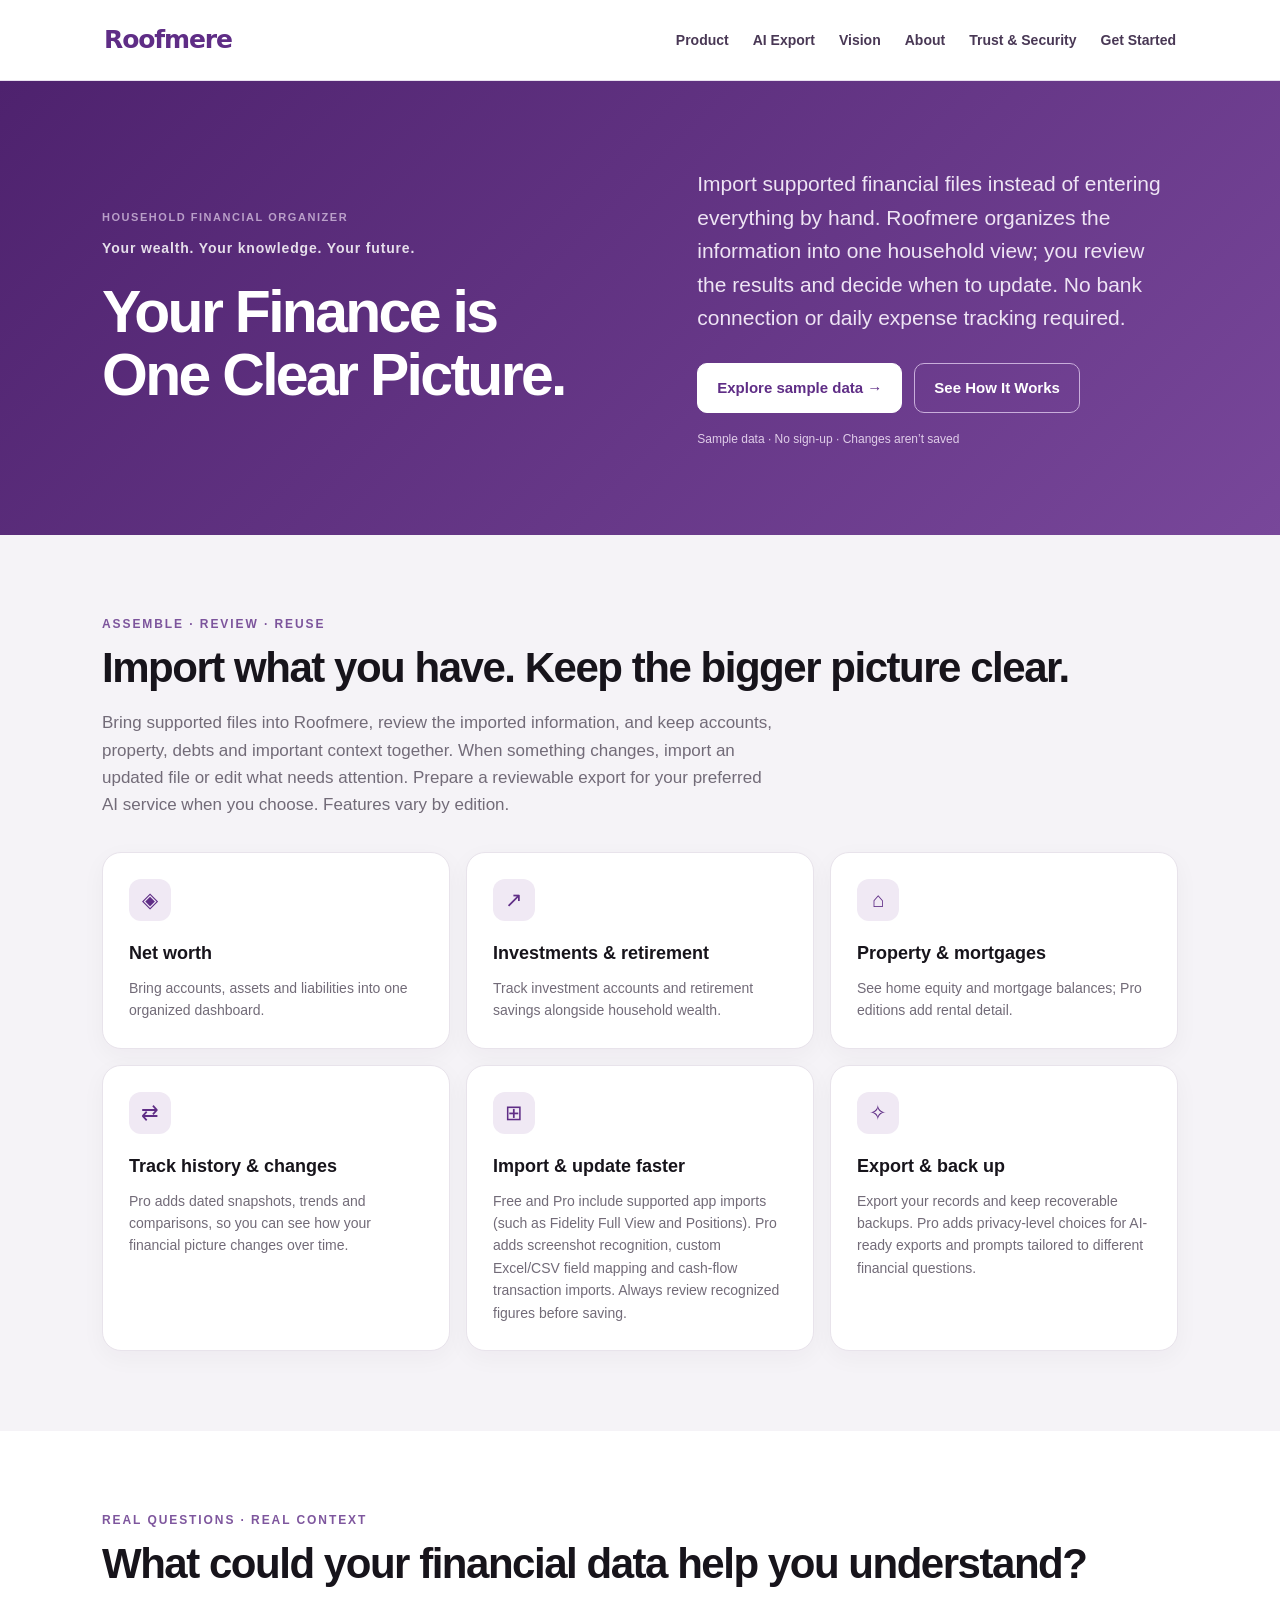
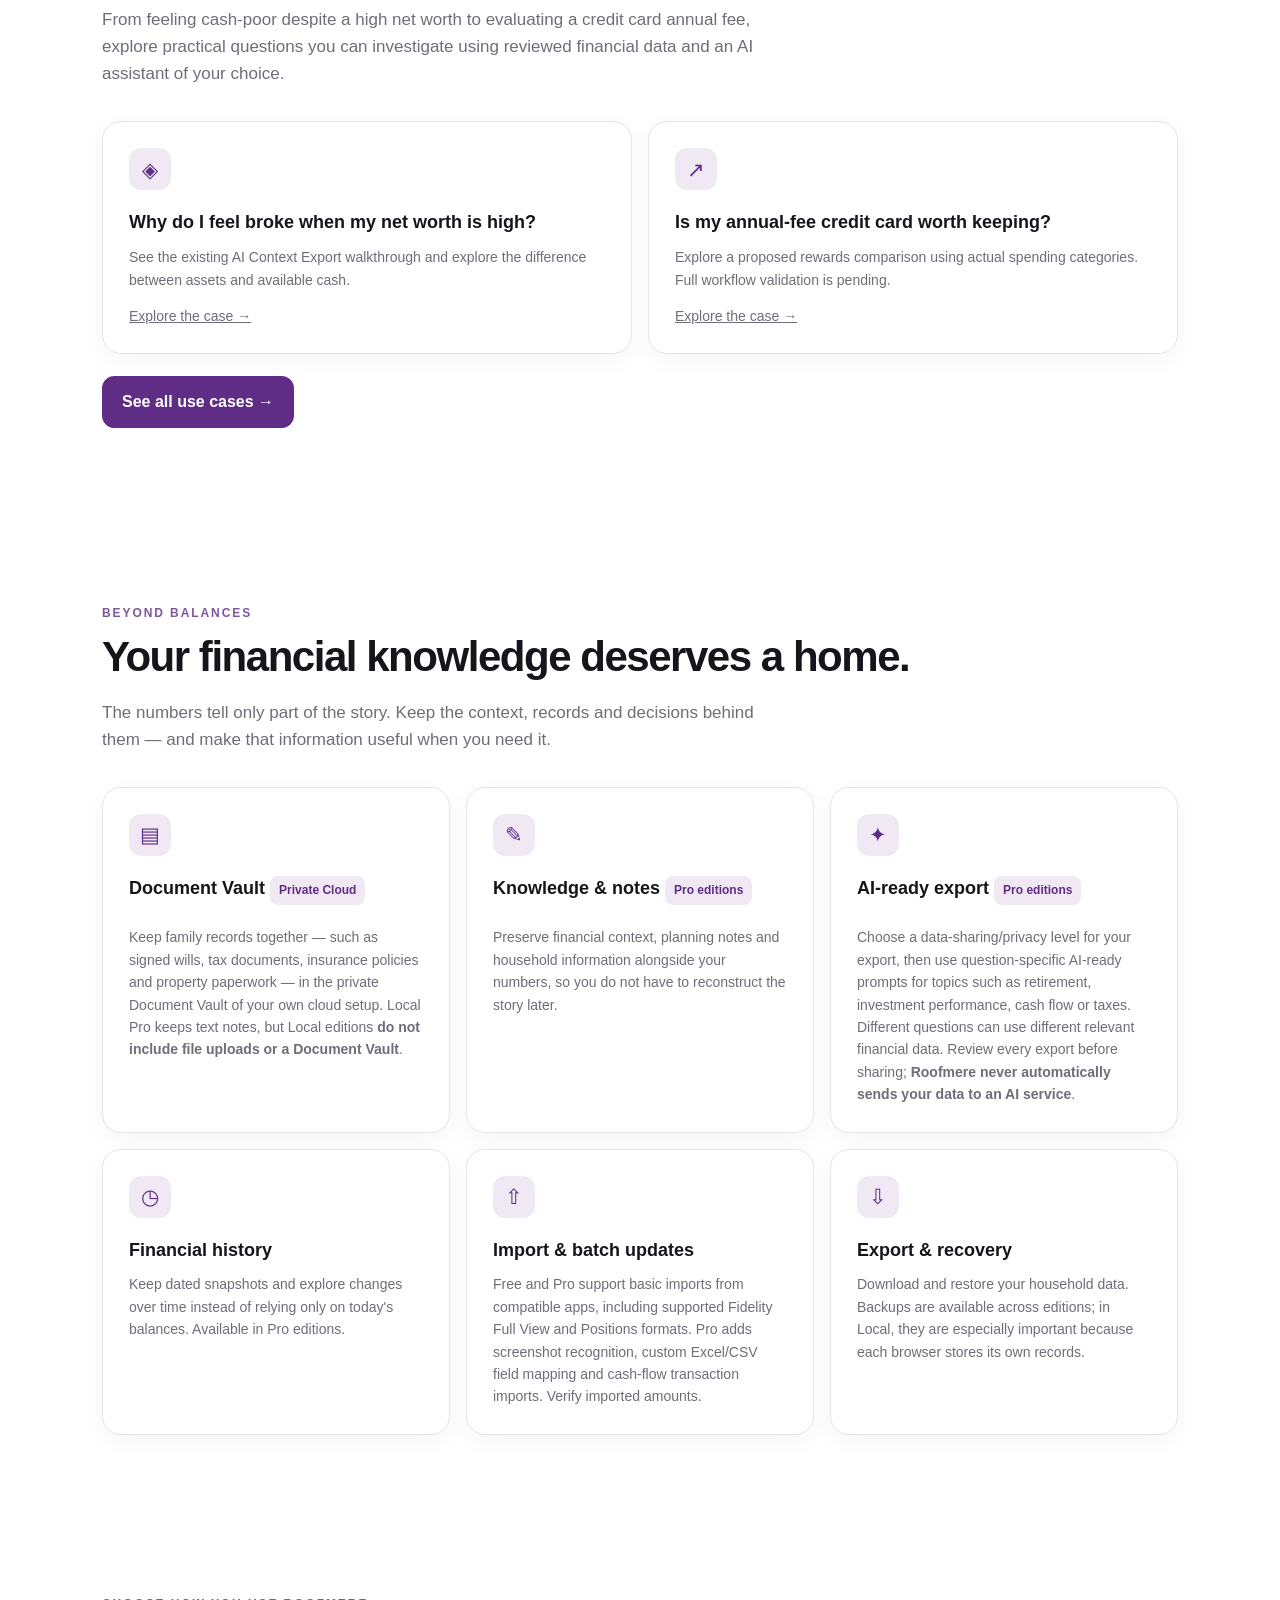
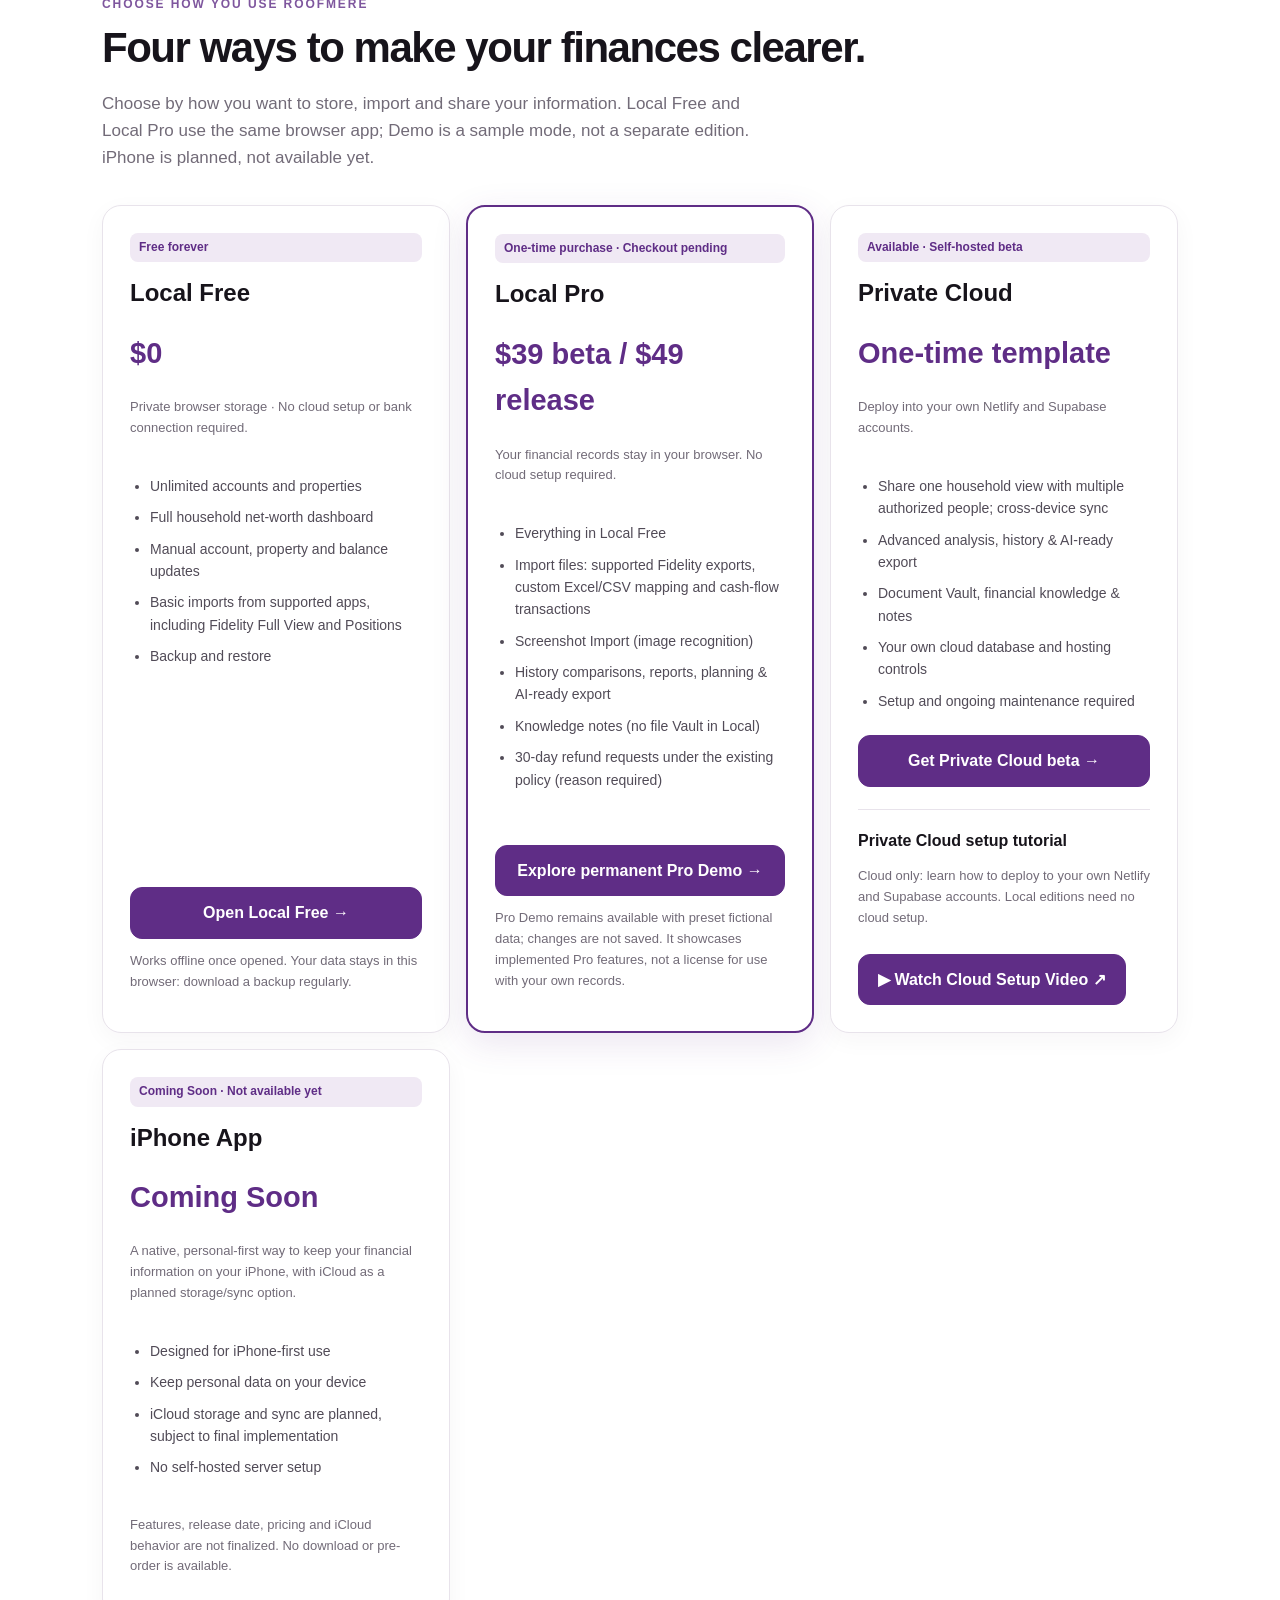
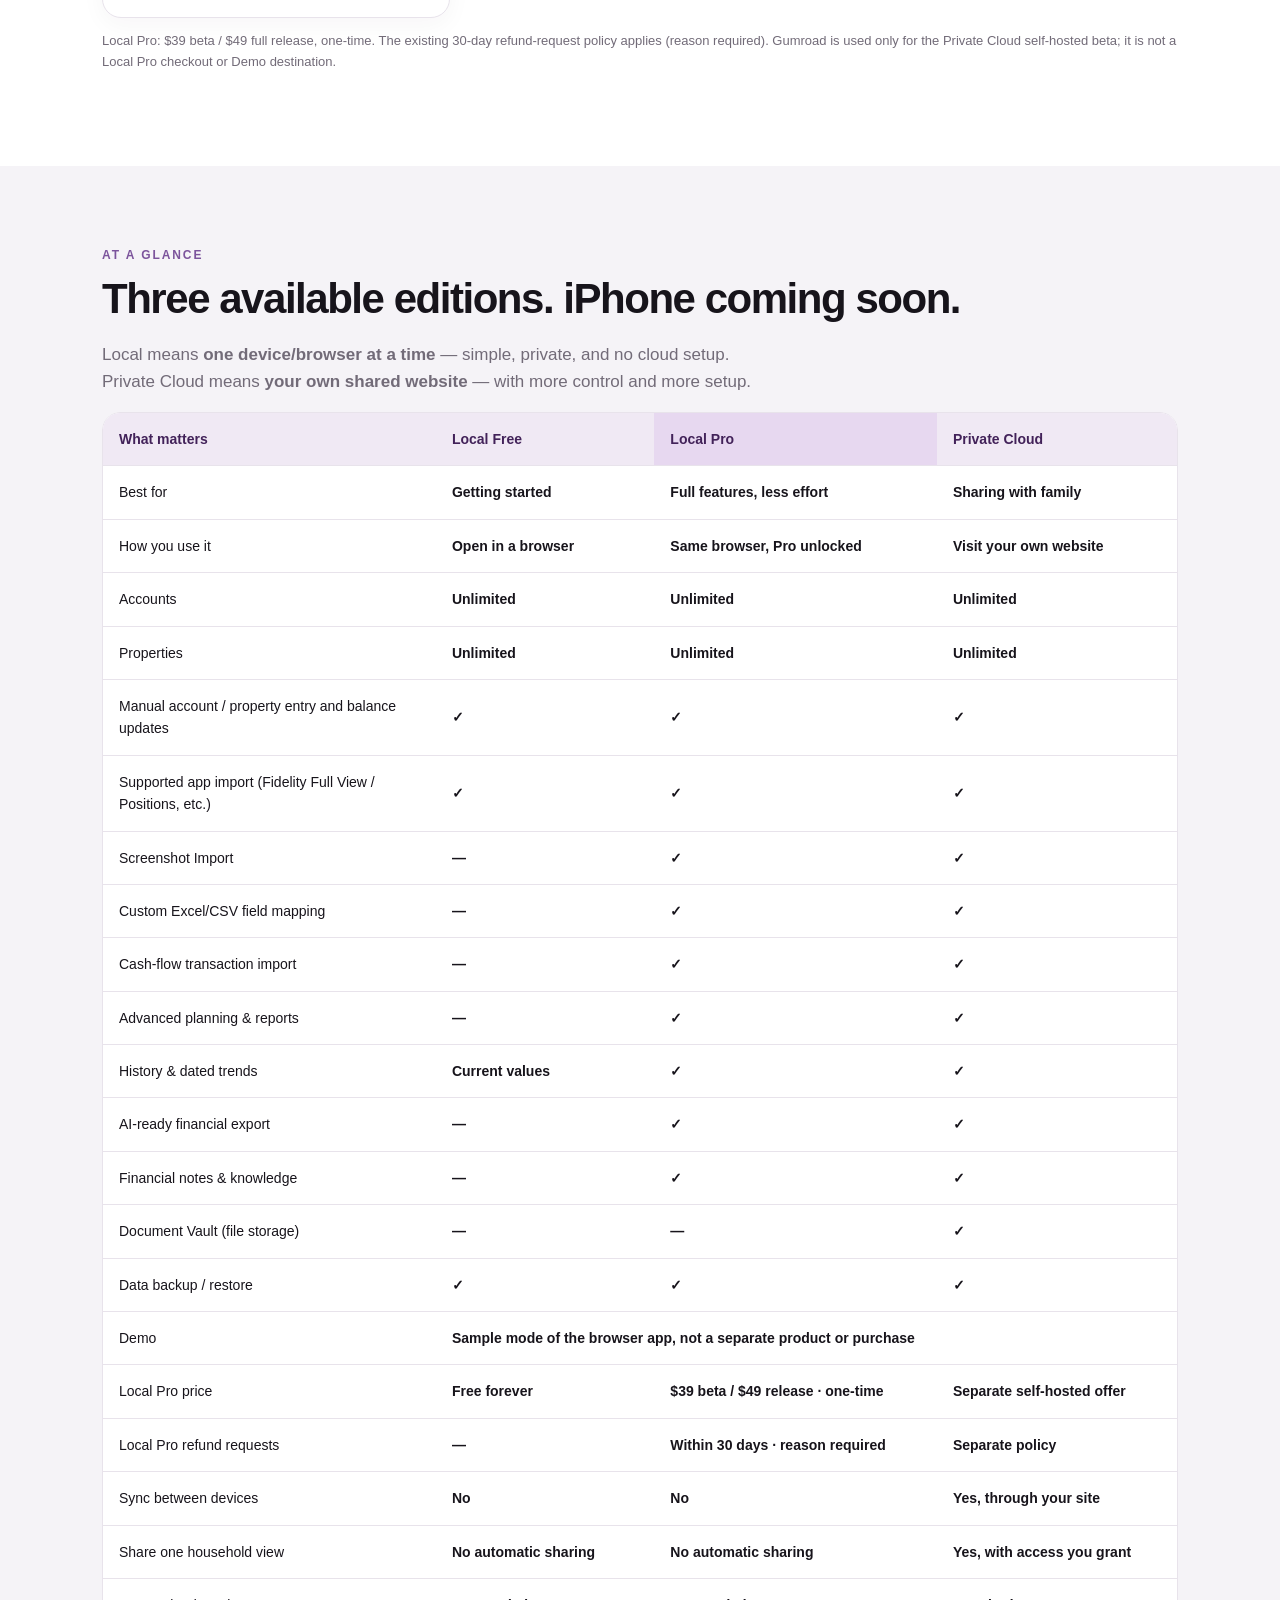
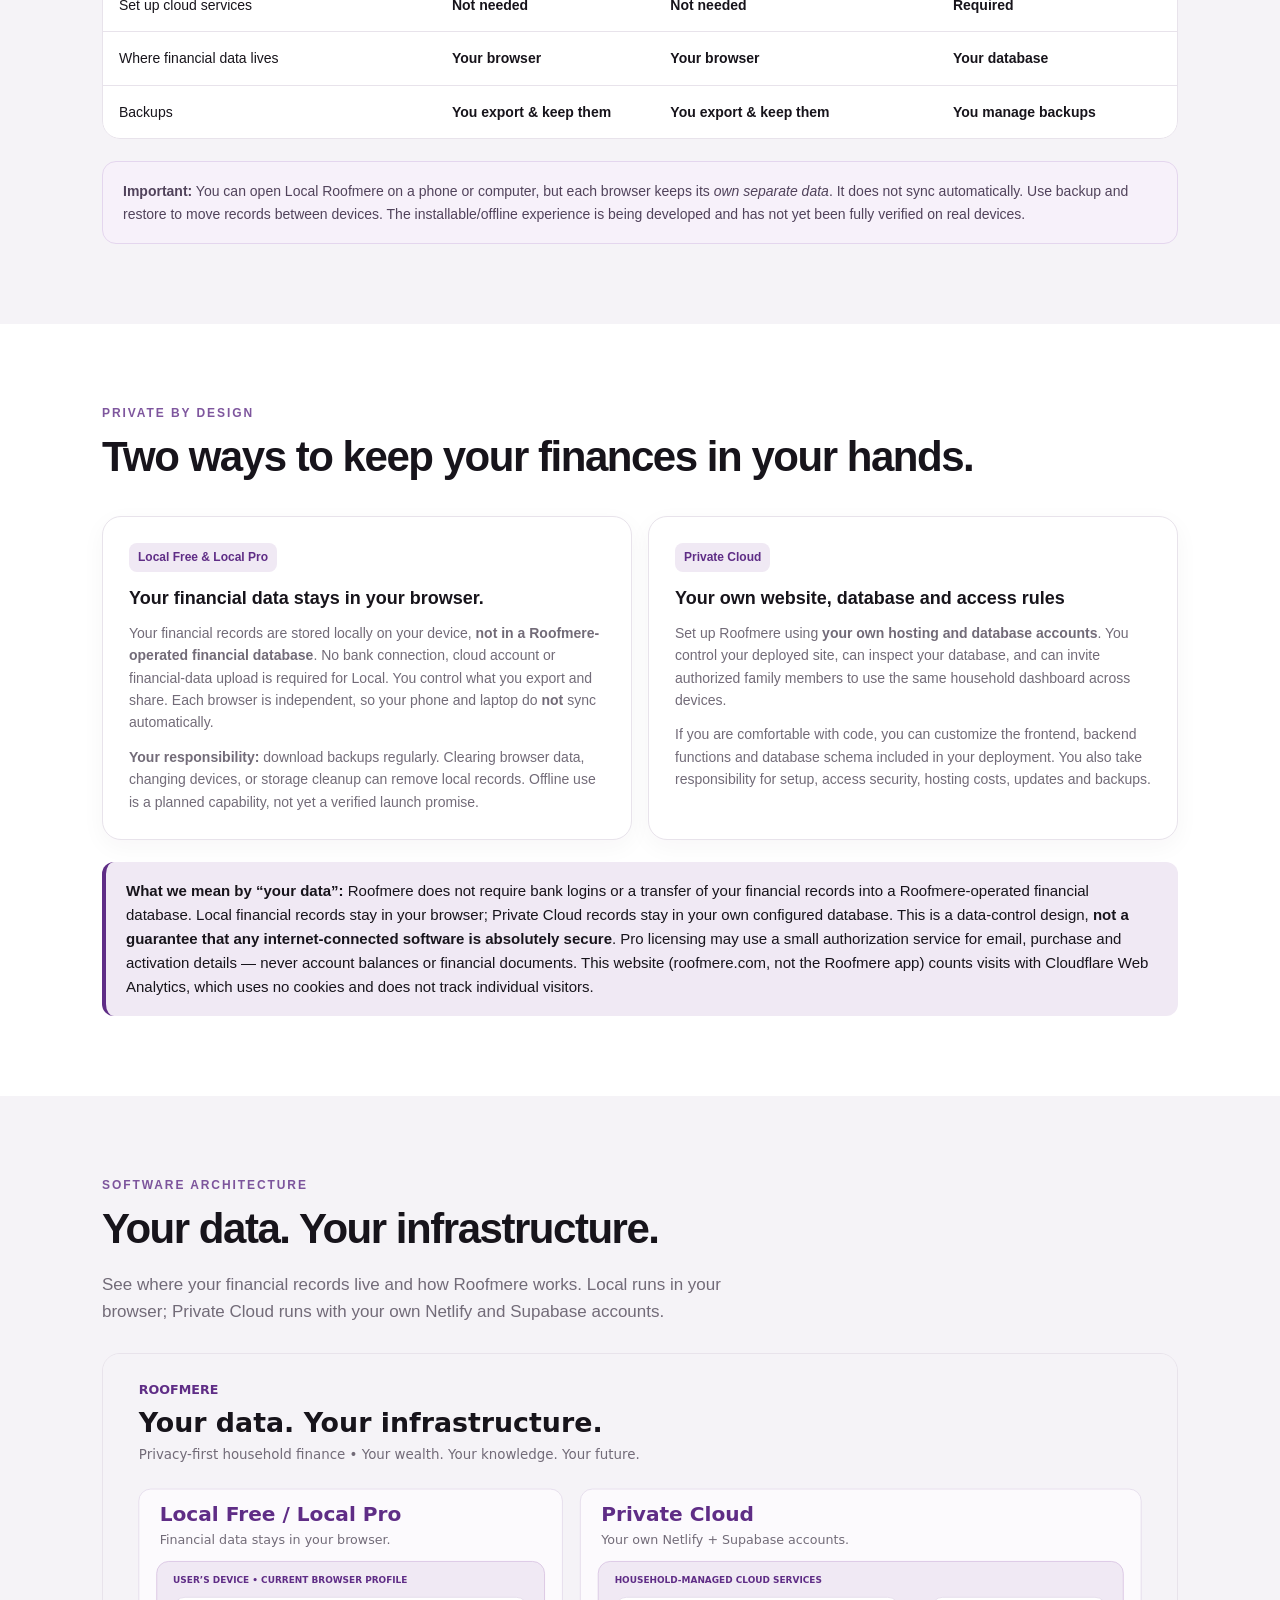
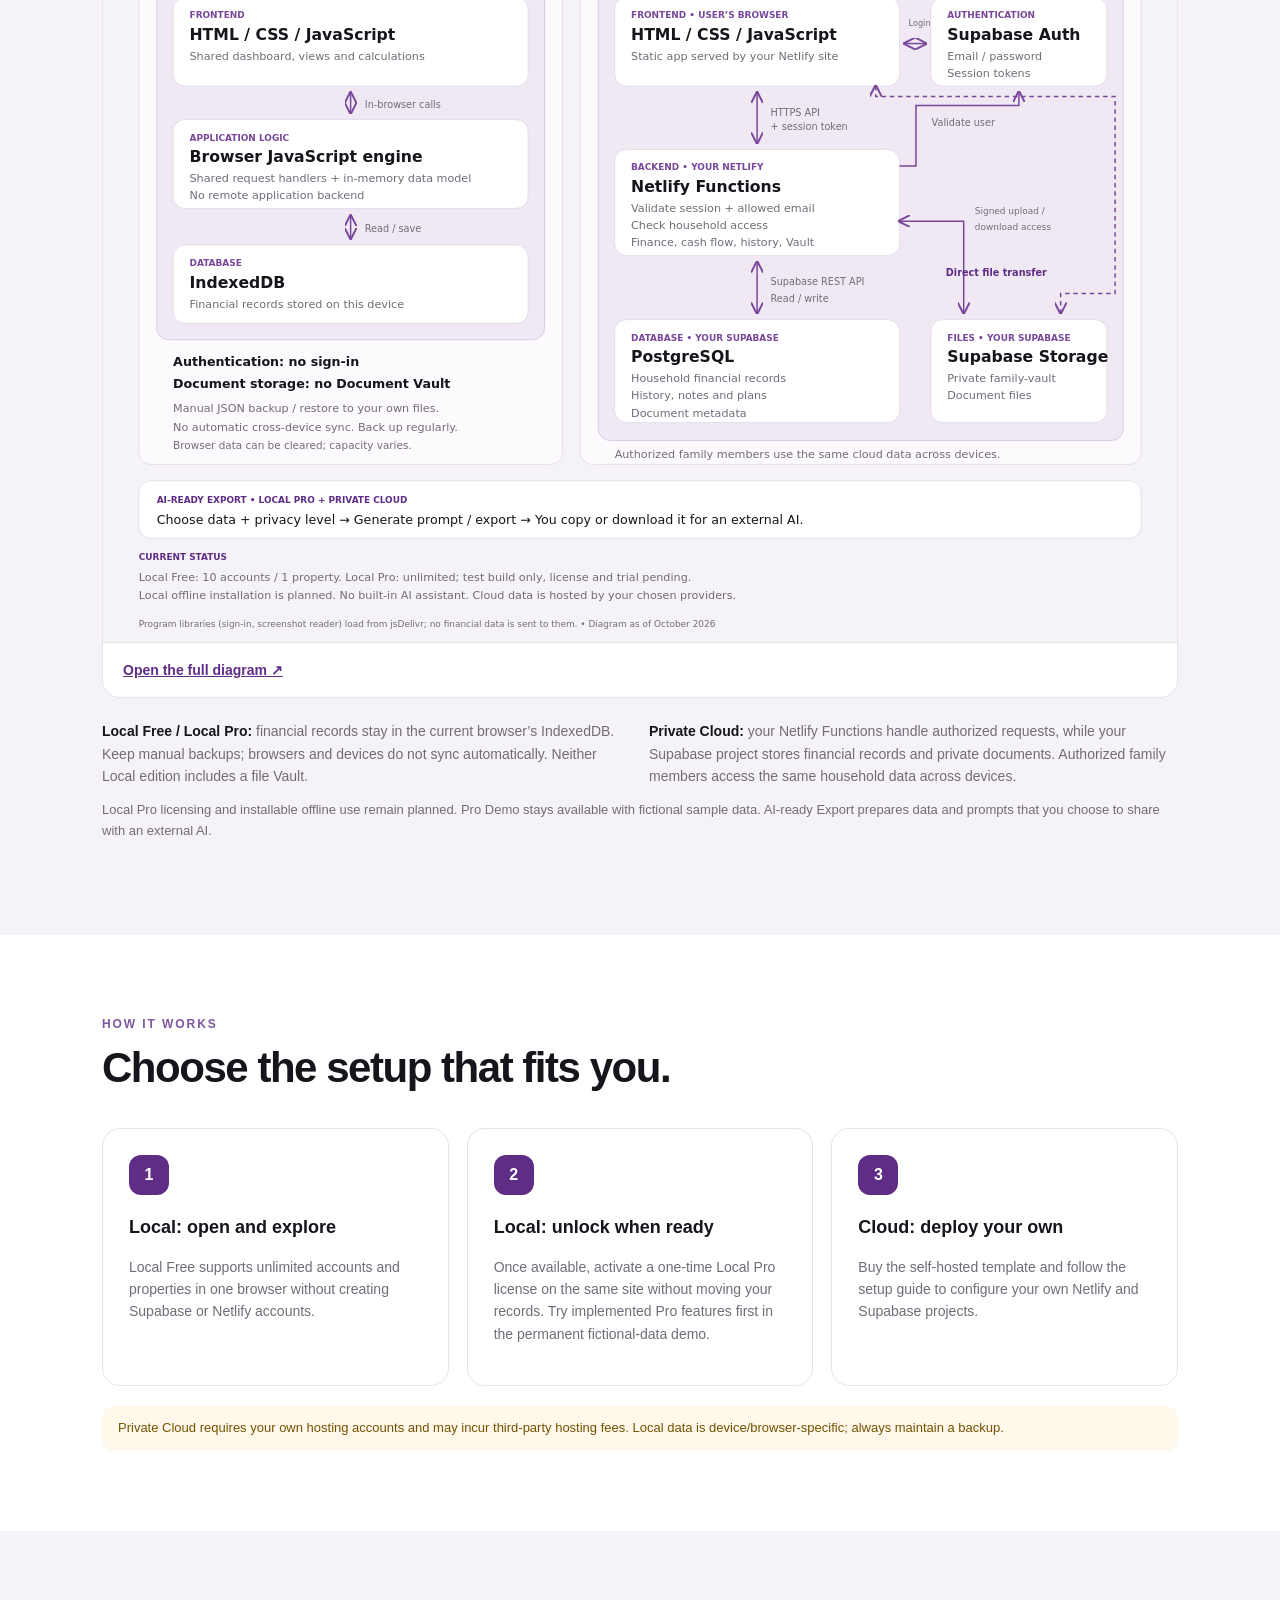
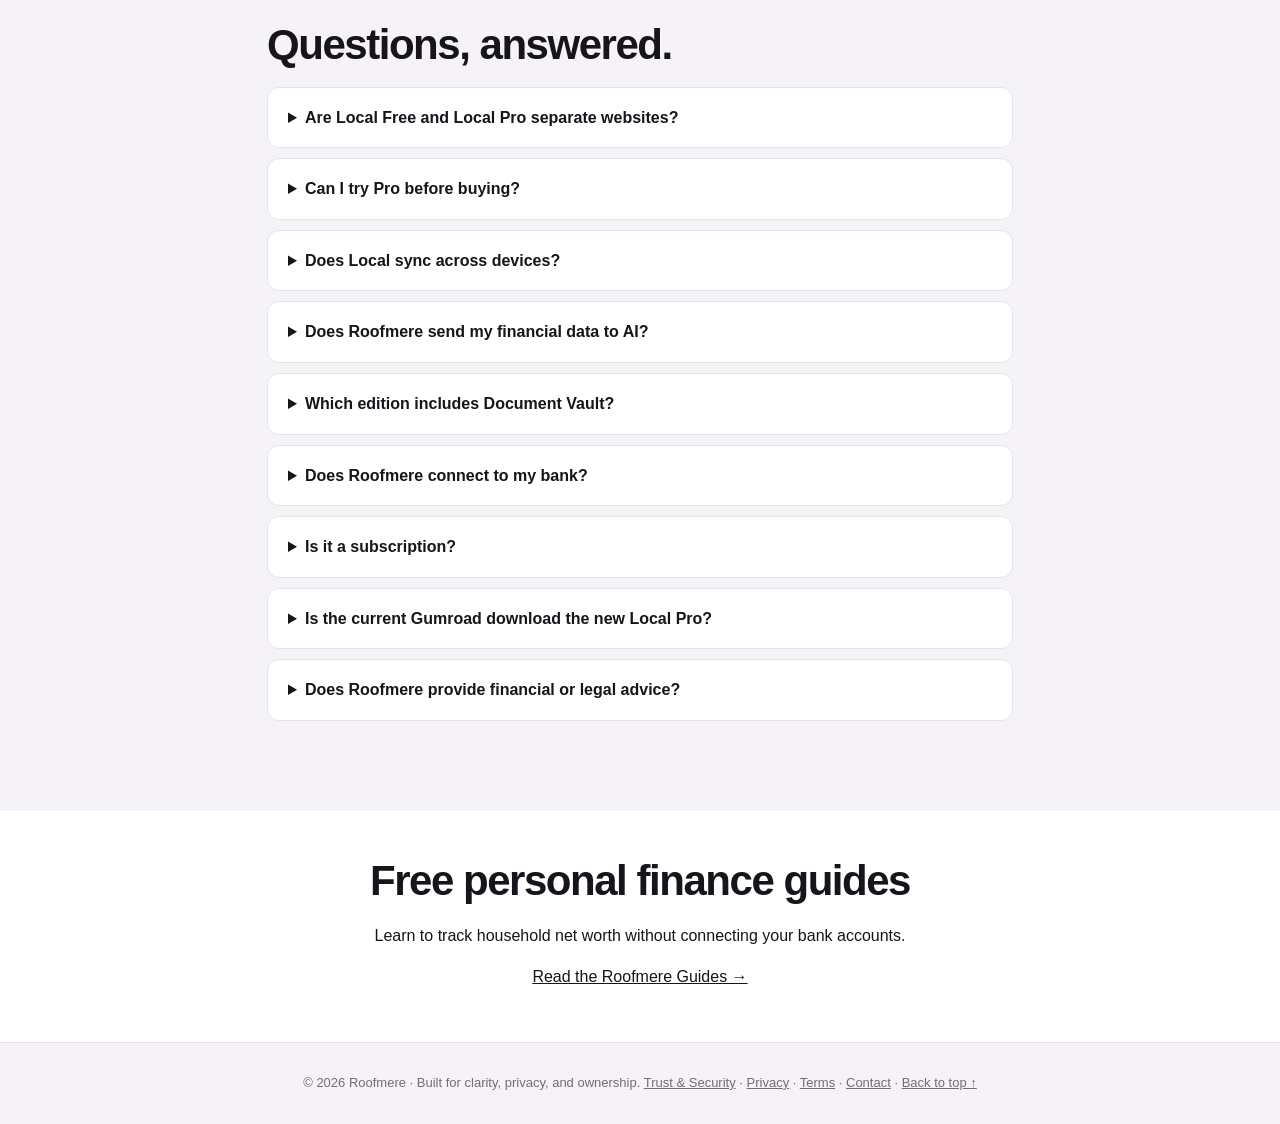
==== index.html @ f9808e85 "Link AI Export use cases from index.html" ====
<!doctype html><html lang="en"><head><meta charset="utf-8"><meta name="viewport" content="width=device-width,initial-scale=1"><meta name="theme-color" content="#5f2d86"><link rel="icon" href="data:image/svg+xml,%3Csvg xmlns='http://www.w3.org/2000/svg' viewBox='0 0 64 64'%3E%3Crect width='64' height='64' rx='14' fill='%235f2d86'/%3E%3Cpath d='M14 34 32 18l18 16v14H14z' fill='none' stroke='%23fff' stroke-width='5' stroke-linejoin='round'/%3E%3C/svg%3E"><meta name="description" content="Import supported financial files instead of entering every balance by hand. Organize household accounts, investments, property and debts without bank syncing."><title>Roofmere — Household Financial Organizer</title><style>
:root{--purple:#5f2d86;--purple2:#78479a;--bg:#f5f3f7;--ink:#17141b;--muted:#726b78;--line:#e8e3eb;--soft:#f0e9f4}
*{box-sizing:border-box}html{scroll-behavior:smooth}body{margin:0;font-family:-apple-system,BlinkMacSystemFont,"Segoe UI",sans-serif;color:var(--ink);background:var(--bg);line-height:1.6}a{color:inherit}header{background:#fff;border-bottom:1px solid var(--line);position:sticky;top:0;z-index:10}nav{max-width:1120px;margin:auto;padding:15px 22px;display:flex;align-items:center;justify-content:space-between;gap:18px}.brand{font-weight:850;font-size:24px;letter-spacing:-1px;color:var(--purple);text-decoration:none}.links{display:flex;gap:24px;align-items:center;font-size:14px;font-weight:650}.links a{text-decoration:none}.links a:hover{text-decoration:underline}.btn{display:inline-block;text-decoration:none;border-radius:12px;background:var(--purple);color:#fff!important;padding:12px 19px;font-weight:750;border:1px solid var(--purple);text-align:center}.btn:hover{background:#482067}.btn.white{background:white;color:var(--purple)!important;border-color:white}.btn.ghost{background:transparent;border-color:#c9aedb;color:white!important}.wrap{max-width:1120px;margin:auto;padding:0 22px}.hero{background:linear-gradient(135deg,#4e226e,#78479a);color:white;overflow:hidden}.hero .wrap{display:grid;grid-template-columns:1fr 1fr;gap:48px;align-items:center;padding-top:84px;padding-bottom:90px}.eyebrow{font-size:12px;text-transform:uppercase;letter-spacing:.16em;font-weight:850;opacity:.8}.hero h1{font-size:clamp(40px,5vw,65px);line-height:1.08;letter-spacing:-.045em;margin:18px 0}.hero p{font-size:18px;color:#e7d9ee;max-width:500px}.actions{display:flex;gap:12px;flex-wrap:wrap;margin-top:27px}.hero small{display:block;color:#e0cde9;margin-top:16px}.preview{background:#fff;color:var(--ink);border-radius:22px;box-shadow:0 25px 65px #1b082b66;padding:20px;transform:rotate(1deg)}.previewhead{display:flex;justify-content:space-between;align-items:center;font-weight:850;color:var(--purple)}.pill{font-size:11px;color:#66447e;background:var(--soft);padding:5px 10px;border-radius:30px}.balance{font-size:39px;font-weight:850;letter-spacing:-.05em;margin:7px 0}.muted{color:var(--muted)}.stats{display:grid;grid-template-columns:repeat(3,1fr);gap:8px}.stat{background:#faf8fc;padding:11px;border-radius:12px}.stat b{display:block;font-size:16px}.stat span{font-size:11px;color:var(--muted)}.chart{height:130px;margin:16px 0;background:linear-gradient(180deg,#f0e6f7,white);border-radius:12px;display:flex;align-items:end;gap:8px;padding:15px}.bar{flex:1;border-radius:6px 6px 0 0;background:linear-gradient(#a37ac1,#63328b)}.previewfoot{font-size:11px;color:var(--muted);text-align:center;margin-top:10px}section{padding:80px 0}h2{font-size:clamp(28px,3.6vw,42px);line-height:1.16;letter-spacing:-.035em;margin:10px 0 17px}h3{margin:0 0 9px;font-size:18px}.intro{max-width:670px;color:var(--muted);font-size:17px}.grid{display:grid;grid-template-columns:repeat(3,1fr);gap:16px;margin-top:34px}.card{background:#fff;border:1px solid var(--line);border-radius:19px;padding:26px;box-shadow:0 7px 24px #30133b0a}.icon{display:inline-grid;place-items:center;background:var(--soft);color:var(--purple);border-radius:12px;width:42px;height:42px;font-size:21px;margin-bottom:18px}.card p{color:var(--muted);font-size:14px;margin:0}.whitebg{background:#fff}.split{display:grid;grid-template-columns:1fr 1fr;gap:70px;align-items:center}.privacybox{border-radius:24px;padding:35px;background:linear-gradient(140deg,#f4edf8,#faf7fc);border:1px solid #e4d6ee}.privacybox div{border-bottom:1px solid #e4d6ee;padding:14px 0}.privacybox div:last-child{border:0}.steps{counter-reset:s;display:grid;grid-template-columns:repeat(3,1fr);gap:18px;margin-top:35px}.step{padding:26px;border-radius:18px;background:white;border:1px solid var(--line)}.step:before{counter-increment:s;content:counter(s);display:grid;place-items:center;width:40px;height:40px;border-radius:12px;background:var(--purple);color:#fff;font-weight:850;margin-bottom:18px}.step p{color:var(--muted);font-size:14px}.purchase{background:linear-gradient(135deg,#4e226e,#78479a);color:white;text-align:center}.purchase p{color:#e6d7ee;max-width:620px;margin:0 auto 22px}.notice{background:#fff8eb;color:#755200;border-radius:12px;padding:12px 16px;font-size:13px;margin-top:20px}.faq{max-width:790px}.faq details{background:#fff;border:1px solid var(--line);border-radius:12px;padding:17px 20px;margin:10px 0}.faq summary{cursor:pointer;font-weight:750}.faq details p{color:var(--muted);margin-bottom:0}footer{padding:30px 22px;text-align:center;color:var(--muted);font-size:13px;border-top:1px solid var(--line)}
@media(max-width:800px){.hero .wrap,.split{grid-template-columns:1fr}.hero .wrap{gap:32px;padding-top:60px;padding-bottom:65px}.preview{transform:none;max-width:520px}.grid,.steps{grid-template-columns:repeat(2,1fr)}.links{gap:12px;overflow-x:auto;white-space:nowrap}.links a{display:inline-block}nav{flex-wrap:wrap}.links{order:3;width:100%;padding:5px 0}}
@media(max-width:560px){section{padding:58px 0}.grid,.steps{grid-template-columns:1fr}.stats{gap:4px}.stat{padding:8px}.stat b{font-size:13px}.balance{font-size:32px}.preview{padding:14px}.hero h1{font-size:44px}.links .btn{padding:9px 12px;font-size:12px}}
.video-area{display:grid;grid-template-columns:minmax(0,1fr) minmax(220px,330px);gap:42px;align-items:center;margin-top:38px}.video-frame{width:100%;max-width:310px;aspect-ratio:9/16;border:8px solid #211729;border-radius:28px;overflow:hidden;background:#000;box-shadow:0 20px 42px #30133b28;margin:auto}.video-frame iframe{width:100%;height:100%;border:0}.video-note{color:var(--muted);font-size:14px}.video-area h3{font-size:24px}@media(max-width:650px){.video-area{grid-template-columns:1fr;gap:20px}.video-frame{max-width:min(100%,340px)}}.tutorial-preview{display:block;text-decoration:none;max-width:560px;width:100%;margin:auto;border:1px solid #e4d6ee;border-radius:20px;overflow:hidden;background:#fff;box-shadow:0 14px 34px #30133b1a}.tutorial-art{display:flex;position:relative;flex-direction:column;justify-content:center;align-items:flex-start;padding:28px 34px;aspect-ratio:16/9;min-height:190px;color:white;background:radial-gradient(circle at 85% 15%,#9e75bd,transparent 45%),linear-gradient(135deg,#4e226e,#78479a)}.tutorial-brand{font-weight:850;font-size:clamp(21px,3vw,30px);letter-spacing:-.03em}.tutorial-heading{font-size:clamp(29px,5vw,47px);font-weight:900;line-height:1.03;letter-spacing:-.04em;margin-top:14px}.tutorial-sub{font-size:clamp(12px,2vw,16px);color:#f0e4f8;margin-top:10px}.tutorial-play{position:absolute;right:12%;top:50%;transform:translateY(-50%);display:grid;place-items:center;width:76px;height:76px;background:#fff;color:#5f2d86;border-radius:50%;font-size:30px;padding-left:5px;box-shadow:0 9px 24px #2c124c55}.tutorial-caption{display:block;text-align:center;padding:12px 15px;color:#5f2d86;font-weight:750;font-size:14px}.tutorial-preview:hover .tutorial-caption{text-decoration:underline}@media(max-width:560px){.tutorial-art{min-height:0;padding:22px}.tutorial-play{width:60px;height:60px;font-size:24px}}
.editions{display:grid;grid-template-columns:repeat(3,1fr);gap:16px;margin-top:34px}.edition{background:#fff;border:1px solid var(--line);border-radius:19px;padding:27px;display:flex;flex-direction:column;box-shadow:0 7px 24px #30133b0a}.edition.featured{border:2px solid var(--purple);box-shadow:0 10px 35px #5f2d8620}.edition h3{font-size:24px}.edition .price{font-size:29px;font-weight:850;color:var(--purple);margin:8px 0}.edition ul{padding-left:20px;flex:1;font-size:14px;color:#514b57}.edition li{margin:9px 0}.tag{font-size:12px;font-weight:750;color:var(--purple);background:var(--soft);padding:5px 9px;border-radius:8px;display:inline-block;margin-bottom:12px}.btn.disabled{opacity:.7;cursor:default;background:#777;border-color:#777}.fine{font-size:13px;color:var(--muted)}.comparison{overflow:auto}.comparison table{width:100%;border-collapse:collapse;background:white;border-radius:14px;overflow:hidden}.comparison th,.comparison td{padding:14px 17px;border-bottom:1px solid var(--line);text-align:left;font-size:14px}.comparison th{background:var(--soft)}.compare-note{font-size:13px;color:var(--muted);margin-top:13px}@media(max-width:800px){.editions{grid-template-columns:1fr}}.compare-table{width:100%;border-collapse:separate;border-spacing:0;background:#fff;border:1px solid var(--line);border-radius:18px;overflow:hidden;min-width:630px}.compare-table th,.compare-table td{padding:15px 16px;border-bottom:1px solid var(--line);text-align:left;font-size:14px;vertical-align:middle}.compare-table th{background:#f0e9f4;color:#422259;font-weight:800}.compare-table th:first-child{width:31%}.compare-table th:nth-child(3){background:#e7d8f0}.compare-table tr:last-child td{border-bottom:0}.compare-table td:nth-child(n+2){font-weight:600}.compare-scroll{overflow-x:auto;-webkit-overflow-scrolling:touch;border-radius:18px}.compare-scroll:focus{outline:2px solid var(--purple)}.note-panel{background:#f7f1fa;border:1px solid #e4d6ee;padding:18px 20px;border-radius:14px;margin-top:22px;color:#51435b;font-size:14px}.privacy-callout{background:var(--soft);border-left:4px solid var(--purple);padding:17px 20px;border-radius:12px;margin-top:22px;font-size:15px}@media(max-width:650px){.compare-table{min-width:0}.compare-table th,.compare-table td{font-size:12px;padding:12px 7px;overflow-wrap:anywhere}.compare-table th:first-child{width:31%}}
#architecture{scroll-margin-top:85px}.architecture-figure{margin:28px 0 0;border:1px solid var(--line);border-radius:18px;overflow:hidden;background:var(--bg)}.architecture-scroll{width:100%;overflow:hidden}.architecture-scroll:focus-visible{outline:3px solid var(--purple);outline-offset:-3px}.architecture-scroll img{display:block;width:100%;max-width:100%;min-width:0;height:auto}.architecture-figure figcaption{padding:16px 20px;font-size:14px;color:var(--muted);background:white;border-top:1px solid var(--line)}.architecture-figure figcaption a{color:var(--purple);font-weight:700}.architecture-summary{display:grid;grid-template-columns:1fr 1fr;gap:18px;margin-top:22px}.architecture-summary p{margin:0;color:var(--muted);font-size:14px}.architecture-summary strong{color:var(--ink)}@media(max-width:650px){.architecture-summary{grid-template-columns:1fr}.architecture-figure figcaption{padding:14px}}

/* Landing page: concise navigation and a text-led, responsive hero. */
section[id]{scroll-margin-top:90px}
.navcta{white-space:nowrap;font-size:14px;padding:11px 17px}
nav{gap:22px}
.links{gap:20px}
.hero .wrap.hero-left{display:grid;grid-template-columns:1.08fr 1fr;gap:76px;align-items:center;padding-top:86px;padding-bottom:86px}
.hero-heading .eyebrow{font-size:11px;letter-spacing:.14em;line-height:1.5;font-weight:650;color:#e0cde9;opacity:1}
.hero-left h1{font-size:clamp(44px,4.6vw,62px);font-weight:700;line-height:1.08;letter-spacing:-.045em;margin:20px 0 0}
.hero-copy{min-width:0}
.hero-left .hero-copy p{margin:0;max-width:490px;font-size:21px;line-height:1.6;color:#eee4f4}
.hero-left .actions{justify-content:flex-start;gap:12px;margin-top:28px}
.hero-left .actions .btn{font-size:15px;font-weight:650;padding:12px 19px;border-radius:10px}
.hero-left small{margin-top:17px;font-size:12px;line-height:1.55;color:#e0cde9}
@media(max-width:1000px) and (min-width:801px){.links{gap:13px;font-size:12px}nav{gap:14px}.navcta{font-size:12px;padding:10px 13px}.hero .wrap.hero-left{gap:40px}}
@media(max-width:800px){nav{flex-wrap:nowrap;padding:15px 22px}.links{display:none}.brand{font-size:25px}.navcta{font-size:13px;padding:10px 14px}.hero .wrap.hero-left{grid-template-columns:1fr;gap:28px;padding-top:50px;padding-bottom:54px}.hero-left h1{font-size:52px}.hero-left .hero-copy p{max-width:570px;font-size:18px}}
@media(max-width:560px){section[id]{scroll-margin-top:78px}.hero .wrap.hero-left{padding-top:40px;padding-bottom:44px;gap:25px}.hero-heading .eyebrow{font-size:10px;letter-spacing:.12em}.hero-left h1{font-size:clamp(36px,10.5vw,44px);line-height:1.08;margin-top:17px}.hero-left .hero-copy p{font-size:17px;line-height:1.6}.hero-left .actions{gap:10px;margin-top:23px}.hero-left .actions .btn{font-size:14px;padding:11px 15px}.hero-left small{font-size:11px;margin-top:15px}}
@media(max-width:350px){nav{padding:13px 18px}.brand{font-size:23px}.navcta{font-size:12px;padding:9px 12px}.hero-left .actions .btn{font-size:13px;padding:10px 12px}}

/* Final responsive navigation override: keep Product accessible on phones. */
@media(max-width:800px){header nav{display:flex;flex-wrap:wrap;justify-content:space-between;row-gap:8px}.links{display:flex!important;order:3;flex:0 0 100%;width:100%;overflow-x:auto;gap:20px;padding:8px 0 3px;white-space:nowrap;-webkit-overflow-scrolling:touch}.links a{display:inline-block;flex:none;font-size:14px}.navcta{margin-left:auto}}
@media(max-width:420px){.links{gap:17px}.links a{font-size:13px}}
 .roofmere-slogan{font-size:14px;letter-spacing:.06em;font-weight:650;opacity:.85;margin-top:12px}.hero .eyebrow{opacity:.72} 
</style><link rel="stylesheet" href="assets/site-header.css"><link rel="canonical" href="https://roofmere.com/"><meta property="og:type" content="website"><meta property="og:url" content="https://roofmere.com/"><meta property="og:site_name" content="Roofmere"><meta property="og:title" content="Roofmere — Household Financial Organizer"><meta property="og:description" content="Import supported financial files instead of entering every balance by hand. Organize household accounts, investments, property and debts without bank syncing."><meta property="og:image" content="https://roofmere.com/assets/roofmere-share-organizer-v2.svg"><meta property="og:image:alt" content="Roofmere household finance organizer"><meta name="twitter:card" content="summary_large_image"><meta name="twitter:title" content="Roofmere — Household Financial Organizer"><meta name="twitter:description" content="Import supported financial files instead of entering every balance by hand. Organize household accounts, investments, property and debts without bank syncing."><meta name="twitter:image" content="https://roofmere.com/assets/roofmere-share-organizer-v2.svg"><meta name="twitter:image:alt" content="Roofmere household finance organizer"></head><body id="top"><header id="site-header"><nav class="site-nav" aria-label="Main navigation"><a class="site-brand" href="index.html">Roofmere</a><a href="trust.html" style="font-size:14px;font-weight:600;color:inherit;text-decoration:none">Trust &amp; Security</a></nav></header>
<main>
<div class="hero"><div class="wrap hero-left"><div class="hero-heading"><div class="eyebrow">Household Financial Organizer</div><div class="roofmere-slogan">Your wealth. Your knowledge. Your future.</div><h1>Your Finance is<br>One Clear Picture.</h1></div><div class="hero-copy"><p>Import supported financial files instead of entering everything by hand. Roofmere organizes the information into one household view; you review the results and decide when to update. No bank connection or daily expense tracking required.</p><div class="actions"><a class="btn white" href="https://roofmere.netlify.app/?sample" target="_blank" rel="noopener noreferrer">Explore sample data <span aria-hidden="true">→</span></a><a class="btn ghost" href="product.html">See How It Works</a></div><small>Sample data · No sign-up · Changes aren’t saved</small></div></div></div>
<section id="features"><div class="wrap"><div class="eyebrow" style="color:var(--purple)">Assemble · Review · Reuse</div><h2>Import what you have. Keep the bigger picture clear.</h2><p class="intro">Bring supported files into Roofmere, review the imported information, and keep accounts, property, debts and important context together. When something changes, import an updated file or edit what needs attention. Prepare a reviewable export for your preferred AI service when you choose. Features vary by edition.</p><div class="grid">
<article class="card"><span class="icon">◈</span><h3>Net worth</h3><p>Bring accounts, assets and liabilities into one organized dashboard.</p></article>
<article class="card"><span class="icon">↗</span><h3>Investments & retirement</h3><p>Track investment accounts and retirement savings alongside household wealth.</p></article>
<article class="card"><span class="icon">⌂</span><h3>Property & mortgages</h3><p>See home equity and mortgage balances; Pro editions add rental detail.</p></article>
<article class="card"><span class="icon">⇄</span><h3>Track history &amp; changes</h3><p>Pro adds dated snapshots, trends and comparisons, so you can see how your financial picture changes over time.</p></article>
<article class="card"><span class="icon">⊞</span><h3>Import &amp; update faster</h3><p>Free and Pro include supported app imports (such as Fidelity Full View and Positions). Pro adds screenshot recognition, custom Excel/CSV field mapping and cash-flow transaction imports. Always review recognized figures before saving.</p></article>
<article class="card"><span class="icon">✧</span><h3>Export &amp; back up</h3><p>Export your records and keep recoverable backups. Pro adds privacy-level choices for AI-ready exports and prompts tailored to different financial questions.</p></article>
</div></div></section>
<section id="use-cases" class="whitebg"><div class="wrap"><div class="eyebrow" style="color:var(--purple)">Real questions · Real context</div><h2>What could your financial data help you understand?</h2><p class="intro">From feeling cash-poor despite a high net worth to evaluating a credit card annual fee, explore practical questions you can investigate using reviewed financial data and an AI assistant of your choice.</p><div class="grid" style="grid-template-columns:repeat(auto-fit,minmax(260px,1fr))"><article class="card"><span class="icon">◈</span><h3>Why do I feel broke when my net worth is high?</h3><p>See the existing AI Context Export walkthrough and explore the difference between assets and available cash.</p><p style="margin-top:14px"><a href="use-cases.html#wealth">Explore the case →</a></p></article><article class="card"><span class="icon">↗</span><h3>Is my annual-fee credit card worth keeping?</h3><p>Explore a proposed rewards comparison using actual spending categories. Full workflow validation is pending.</p><p style="margin-top:14px"><a href="use-cases.html#card">Explore the case →</a></p></article></div><p style="margin-top:22px"><a class="btn" href="use-cases.html">See all use cases →</a></p></div></section>
<section id="organize" class="whitebg"><div class="wrap"><div class="eyebrow" style="color:var(--purple)">Beyond balances</div><h2>Your financial knowledge deserves a home.</h2><p class="intro">The numbers tell only part of the story. Keep the context, records and decisions behind them — and make that information useful when you need it.</p><div class="grid"><article class="card"><span class="icon">▤</span><h3>Document Vault <span class="tag">Private Cloud</span></h3><p>Keep family records together — such as signed wills, tax documents, insurance policies and property paperwork — in the private Document Vault of your own cloud setup. Local Pro keeps text notes, but Local editions <strong>do not include file uploads or a Document Vault</strong>.</p></article><article class="card"><span class="icon">✎</span><h3>Knowledge &amp; notes <span class="tag">Pro editions</span></h3><p>Preserve financial context, planning notes and household information alongside your numbers, so you do not have to reconstruct the story later.</p></article><article class="card"><span class="icon">✦</span><h3>AI-ready export <span class="tag">Pro editions</span></h3><p>Choose a data-sharing/privacy level for your export, then use question-specific AI-ready prompts for topics such as retirement, investment performance, cash flow or taxes. Different questions can use different relevant financial data. Review every export before sharing; <strong>Roofmere never automatically sends your data to an AI service</strong>.</p></article><article class="card"><span class="icon">◷</span><h3>Financial history</h3><p>Keep dated snapshots and explore changes over time instead of relying only on today's balances. Available in Pro editions.</p></article><article class="card"><span class="icon">⇧</span><h3>Import &amp; batch updates</h3><p>Free and Pro support basic imports from compatible apps, including supported Fidelity Full View and Positions formats. Pro adds screenshot recognition, custom Excel/CSV field mapping and cash-flow transaction imports. Verify imported amounts.</p></article><article class="card"><span class="icon">⇩</span><h3>Export &amp; recovery</h3><p>Download and restore your household data. Backups are available across editions; in Local, they are especially important because each browser stores its own records.</p></article></div></div></section><section id="editions" class="whitebg"><div class="wrap"><div class="eyebrow" style="color:var(--purple)">Choose how you use Roofmere</div><h2>Four ways to make your finances clearer.</h2><p class="intro">Choose by how you want to store, import and share your information. Local Free and Local Pro use the same browser app; Demo is a sample mode, not a separate edition. iPhone is planned, not available yet.</p><div class="editions">
<article class="edition"><span class="tag">Free forever</span><h3>Local Free</h3><div class="price">$0</div><p class="fine">Private browser storage · No cloud setup or bank connection required.</p><ul><li>Unlimited accounts and properties</li><li>Full household net-worth dashboard</li><li>Manual account, property and balance updates</li><li>Basic imports from supported apps, including Fidelity Full View and Positions</li><li>Backup and restore</li></ul><a class="btn" href="https://roofmere.netlify.app/" target="_blank" rel="noopener noreferrer">Open Local Free →</a><p class="fine" style="margin-top:12px">Works offline once opened. Your data stays in this browser: download a backup regularly.</p></article>
<article class="edition featured"><span class="tag">One-time purchase · Checkout pending</span><h3>Local Pro</h3><div class="price">$39 beta / $49 release</div><p class="fine">Your financial records stay in your browser. No cloud setup required.</p><ul><li>Everything in Local Free</li><li>Import files: supported Fidelity exports, custom Excel/CSV mapping and cash-flow transactions</li><li>Screenshot Import (image recognition)</li><li>History comparisons, reports, planning &amp; AI-ready export</li><li>Knowledge notes (no file Vault in Local)</li><li>30-day refund requests under the existing policy (reason required)</li></ul><a class="btn" href="https://roofmere.netlify.app/?sample" target="_blank" rel="noopener noreferrer">Explore permanent Pro Demo →</a><p class="fine" style="margin-top:12px">Pro Demo remains available with preset fictional data; changes are not saved. It showcases implemented Pro features, not a license for use with your own records.</p></article>
<article class="edition"><span class="tag">Available · Self-hosted beta</span><h3>Private Cloud</h3><div class="price">One-time template</div><p class="fine">Deploy into your own Netlify and Supabase accounts.</p><ul><li>Share one household view with multiple authorized people; cross-device sync</li><li>Advanced analysis, history &amp; AI-ready export</li><li>Document Vault, financial knowledge &amp; notes</li><li>Your own cloud database and hosting controls</li><li>Setup and ongoing maintenance required</li></ul><a class="btn" href="https://lilycao.gumroad.com/l/roofmere" target="_blank" rel="noopener noreferrer">Get Private Cloud beta →</a><div class="cloud-video" style="margin-top:22px;padding-top:18px;border-top:1px solid var(--line)"><h4 style="margin:0 0 8px">Private Cloud setup tutorial</h4><p class="fine">Cloud only: learn how to deploy to your own Netlify and Supabase accounts. Local editions need no cloud setup.</p><a class="btn" href="https://youtu.be/JVVJcDkPMus" target="_blank" rel="noopener noreferrer" style="margin-top:12px">▶ Watch Cloud Setup Video ↗</a></div></article>
<article class="edition"><span class="tag">Coming Soon · Not available yet</span><h3>iPhone App</h3><div class="price">Coming Soon</div><p class="fine">A native, personal-first way to keep your financial information on your iPhone, with iCloud as a planned storage/sync option.</p><ul><li>Designed for iPhone-first use</li><li>Keep personal data on your device</li><li>iCloud storage and sync are planned, subject to final implementation</li><li>No self-hosted server setup</li></ul><p class="fine">Features, release date, pricing and iCloud behavior are not finalized. No download or pre-order is available.</p></article></div><p class="compare-note">Local Pro: $39 beta / $49 full release, one-time. The existing 30-day refund-request policy applies (reason required). Gumroad is used only for the Private Cloud self-hosted beta; it is not a Local Pro checkout or Demo destination.</p></div></section>
<section id="compare"><div class="wrap"><div class="eyebrow" style="color:var(--purple)">At a glance</div><h2>Three available editions. iPhone coming soon.</h2><p class="intro">Local means <strong>one device/browser at a time</strong> — simple, private, and no cloud setup. Private Cloud means <strong>your own shared website</strong> — with more control and more setup.</p><div class="compare-scroll" tabindex="0" role="region" aria-label="Roofmere edition comparison table"><table class="compare-table"><thead><tr><th scope="col">What matters</th><th scope="col">Local Free</th><th scope="col">Local Pro</th><th scope="col">Private Cloud</th></tr></thead><tbody>
<tr><td>Best for</td><td>Getting started</td><td>Full features, less effort</td><td>Sharing with family</td></tr>
<tr><td>How you use it</td><td>Open in a browser</td><td>Same browser, Pro unlocked</td><td>Visit your own website</td></tr>
<tr><td>Accounts</td><td>Unlimited</td><td>Unlimited</td><td>Unlimited</td></tr>
<tr><td>Properties</td><td>Unlimited</td><td>Unlimited</td><td>Unlimited</td></tr>
<tr><td>Manual account / property entry and balance updates</td><td>✓</td><td>✓</td><td>✓</td></tr><tr><td>Supported app import (Fidelity Full View / Positions, etc.)</td><td>✓</td><td>✓</td><td>✓</td></tr><tr><td>Screenshot Import</td><td>—</td><td>✓</td><td>✓</td></tr><tr><td>Custom Excel/CSV field mapping</td><td>—</td><td>✓</td><td>✓</td></tr><tr><td>Cash-flow transaction import</td><td>—</td><td>✓</td><td>✓</td></tr>
<tr><td>Advanced planning &amp; reports</td><td>—</td><td>✓</td><td>✓</td></tr><tr><td>History &amp; dated trends</td><td>Current values</td><td>✓</td><td>✓</td></tr><tr><td>AI-ready financial export</td><td>—</td><td>✓</td><td>✓</td></tr><tr><td>Financial notes &amp; knowledge</td><td>—</td><td>✓</td><td>✓</td></tr><tr><td>Document Vault (file storage)</td><td>—</td><td>—</td><td>✓</td></tr><tr><td>Data backup / restore</td><td>✓</td><td>✓</td><td>✓</td></tr>
<tr><td>Demo</td><td colspan="3">Sample mode of the browser app, not a separate product or purchase</td></tr><tr><td>Local Pro price</td><td>Free forever</td><td>$39 beta / $49 release · one-time</td><td>Separate self-hosted offer</td></tr><tr><td>Local Pro refund requests</td><td>—</td><td>Within 30 days · reason required</td><td>Separate policy</td></tr>
<tr><td>Sync between devices</td><td>No</td><td>No</td><td>Yes, through your site</td></tr>
<tr><td>Share one household view</td><td>No automatic sharing</td><td>No automatic sharing</td><td>Yes, with access you grant</td></tr>
<tr><td>Set up cloud services</td><td>Not needed</td><td>Not needed</td><td>Required</td></tr>
<tr><td>Where financial data lives</td><td>Your browser</td><td>Your browser</td><td>Your database</td></tr>
<tr><td>Backups</td><td>You export &amp; keep them</td><td>You export &amp; keep them</td><td>You manage backups</td></tr>
</tbody></table></div><div class="note-panel"><strong>Important:</strong> You can open Local Roofmere on a phone or computer, but each browser keeps its <em>own separate data</em>. It does not sync automatically. Use backup and restore to move records between devices. The installable/offline experience is being developed and has not yet been fully verified on real devices.</div></div></section><section id="privacy" class="whitebg"><div class="wrap"><div class="eyebrow" style="color:var(--purple)">Private by design</div><h2>Two ways to keep your finances in your hands.</h2><div class="grid" style="grid-template-columns:repeat(auto-fit,minmax(270px,1fr))"><article class="card"><span class="tag">Local Free &amp; Local Pro</span><h3>Your financial data stays in your browser.</h3><p>Your financial records are stored locally on your device, <strong>not in a Roofmere-operated financial database</strong>. No bank connection, cloud account or financial-data upload is required for Local. You control what you export and share. Each browser is independent, so your phone and laptop do <strong>not</strong> sync automatically.</p><p style="margin-top:12px"><strong>Your responsibility:</strong> download backups regularly. Clearing browser data, changing devices, or storage cleanup can remove local records. Offline use is a planned capability, not yet a verified launch promise.</p></article><article class="card"><span class="tag">Private Cloud</span><h3>Your own website, database and access rules</h3><p>Set up Roofmere using <strong>your own hosting and database accounts</strong>. You control your deployed site, can inspect your database, and can invite authorized family members to use the same household dashboard across devices.</p><p style="margin-top:12px">If you are comfortable with code, you can customize the frontend, backend functions and database schema included in your deployment. You also take responsibility for setup, access security, hosting costs, updates and backups.</p></article></div><div class="privacy-callout"><strong>What we mean by “your data”:</strong> Roofmere does not require bank logins or a transfer of your financial records into a Roofmere-operated financial database. Local financial records stay in your browser; Private Cloud records stay in your own configured database. This is a data-control design, <strong>not a guarantee that any internet-connected software is absolutely secure</strong>. Pro licensing may use a small authorization service for email, purchase and activation details — never account balances or financial documents. This website (roofmere.com, not the Roofmere app) counts visits with Cloudflare Web Analytics, which uses no cookies and does not track individual visitors.</div></div></section>
<section id="architecture"><div class="wrap"><div class="eyebrow" style="color:var(--purple)">Software architecture</div><h2>Your data. Your infrastructure.</h2><p class="intro">See where your financial records live and how Roofmere works. Local runs in your browser; Private Cloud runs with your own Netlify and Supabase accounts.</p><figure class="architecture-figure"><div class="architecture-scroll" role="group" aria-label="Roofmere architecture diagram"><picture><source media="(max-width: 700px)" srcset="assets/roofmere-architecture-mobile.svg" width="720" height="3040"><img src="assets/roofmere-architecture.svg" width="1440" height="1190" loading="lazy" alt="Local Free and Local Pro: HTML, CSS and JavaScript run in the browser and save financial records in IndexedDB, with no sign-in or Document Vault. Private Cloud: the browser signs in through Supabase Auth and calls Netlify Functions, which check household access and read or write PostgreSQL. Authorized document uploads and downloads go directly between the browser and private Supabase Storage, using short-lived links issued by the Functions. Program libraries load from jsDelivr; no financial data is sent to them. Local Pro licensing is pending; Pro Demo uses fictional sample data."></picture></div><figcaption><a href="assets/roofmere-architecture.svg" target="_blank" rel="noopener">Open the full diagram ↗</a></figcaption></figure><div class="architecture-summary"><p><strong>Local Free / Local Pro:</strong> financial records stay in the current browser’s IndexedDB. Keep manual backups; browsers and devices do not sync automatically. Neither Local edition includes a file Vault.</p><p><strong>Private Cloud:</strong> your Netlify Functions handle authorized requests, while your Supabase project stores financial records and private documents. Authorized family members access the same household data across devices.</p></div><p class="compare-note">Local Pro licensing and installable offline use remain planned. Pro Demo stays available with fictional sample data. AI-ready Export prepares data and prompts that you choose to share with an external AI.</p></div></section>
<section id="setup" class="whitebg"><div class="wrap"><div class="eyebrow" style="color:var(--purple)">How it works</div><h2>Choose the setup that fits you.</h2><div class="steps"><div class="step"><h3>Local: open and explore</h3><p>Local Free supports unlimited accounts and properties in one browser without creating Supabase or Netlify accounts.</p></div><div class="step"><h3>Local: unlock when ready</h3><p>Once available, activate a one-time Local Pro license on the same site without moving your records. Try implemented Pro features first in the permanent fictional-data demo.</p></div><div class="step"><h3>Cloud: deploy your own</h3><p>Buy the self-hosted template and follow the setup guide to configure your own Netlify and Supabase projects.</p></div></div><div class="notice">Private Cloud requires your own hosting accounts and may incur third-party hosting fees. Local data is device/browser-specific; always maintain a backup.</div></div></section>
<section id="faq"><div class="wrap faq"><h2>Questions, answered.</h2><details><summary>Are Local Free and Local Pro separate websites?</summary><p>No. Local Free and Local Pro use the same browser-local records. A paid Pro license unlocks additional features without transferring your records; the permanent Pro Demo uses separate fictional data.</p></details><details><summary>Can I try Pro before buying?</summary><p>Yes. Pro Demo is permanently available with preset fictional data to explore implemented Pro features. Local Pro is a one-time purchase ($39 beta / $49 full release); refund requests are accepted within 30 days under the existing policy (reason required).</p></details><details><summary>Does Local sync across devices?</summary><p>No. Each browser has its own data. Use backups to move data between devices. Private Cloud is intended for shared household access and syncing.</p></details><details><summary>Does Roofmere send my financial data to AI?</summary><p>No automatic AI upload is required. AI-ready export prepares information that you choose whether, where and how to share with an AI assistant. Review exported content before sharing sensitive information.</p></details><details><summary>Which edition includes Document Vault?</summary><p>Private Cloud includes file storage in your own configured cloud. Local Free and Local Pro do not include file uploads; Local Pro keeps text notes, and both export backups.</p></details><details><summary>Does Roofmere connect to my bank?</summary><p>No bank connection is required. You enter and review financial information yourself.</p></details><details><summary>Is it a subscription?</summary><p>The planned paid editions use one-time purchases. The existing self-hosted beta has its own current checkout terms; third-party hosting may have separate charges.</p></details><details><summary>Is the current Gumroad download the new Local Pro?</summary><p>No. The current Gumroad product is the existing self-hosted beta. Local Pro checkout and licensing are not yet confirmed live; the permanent Pro Demo is separate from the current self-hosted beta.</p></details><details><summary>Does Roofmere provide financial or legal advice?</summary><p>No. Roofmere is an organization and planning tool, not personalized financial or legal advice.</p></details></div></section>
<section aria-label="Free personal finance guides" style="background:#fff;padding:36px 20px;text-align:center"><h2>Free personal finance guides</h2><p>Learn to track household net worth without connecting your bank accounts.</p><p><a href="guides/">Read the Roofmere Guides →</a></p></section></main><footer>© 2026 Roofmere · Built for clarity, privacy, and ownership. <a href="trust.html">Trust &amp; Security</a> · <a href="privacy.html">Privacy</a> · <a href="terms.html">Terms</a> · <a href="contact.html">Contact</a> · <a href="#top">Back to top ↑</a></footer><!-- Cloudflare Web Analytics --><script type='module' src='https://static.cloudflareinsights.com/beacon.min.js' data-cf-beacon='{"token": "08fdf033628f48eb85ee968623ce784d"}'></script><!-- End Cloudflare Web Analytics --><script src="assets/site-header.js?v=trust-nav-20261030" defer></script></body></html>
---- assets/site-header.css ----
/* Roofmere shared site shell. One header implementation for all static pages. */
#site-header{position:sticky!important;top:0;z-index:100;background:#fff!important;border-bottom:1px solid #e8e0ef!important;box-shadow:none!important}
#site-header .site-nav{max-width:1120px;margin:0 auto;padding:18px 24px;min-height:80px;display:flex;align-items:center;justify-content:space-between;gap:20px;flex-wrap:nowrap}
#site-header .site-brand{font-family:system-ui,-apple-system,BlinkMacSystemFont,"Segoe UI",sans-serif;color:#5f2d86!important;font-size:25px;font-weight:800;letter-spacing:-.045em;text-decoration:none;line-height:1.2;white-space:nowrap}
#site-header .site-links{display:flex;align-items:center;gap:24px;margin-left:auto}
#site-header .site-links a{font-size:14px;font-weight:650;text-decoration:none;color:#493855;white-space:nowrap}
#site-header .site-links a[aria-current="page"]{color:#5f2d86}
#site-header .site-menu{display:none;position:relative;margin-left:auto}
#site-header .site-menu summary{list-style:none;display:grid;place-items:center;width:46px;height:46px;border:1px solid #e8e0ef;border-radius:13px;background:#f7f3fb;color:#5f2d86;font-size:23px;cursor:pointer;line-height:1}
#site-header .site-menu summary::-webkit-details-marker{display:none}
#site-header .site-menu[open] summary{background:#eee5f6}
#site-header .site-menu-panel{position:absolute;top:calc(100% + 10px);right:0;display:grid;width:240px;max-width:calc(100vw - 40px);padding:8px;background:white;border:1px solid #e8e0ef;border-radius:14px;box-shadow:0 15px 34px #301e4324}
#site-header .site-menu-panel a{display:block;padding:12px 14px;border-radius:9px;text-decoration:none;color:#3d2058;font-size:15px;font-weight:600}
#site-header .site-menu-panel a:hover,#site-header .site-menu-panel a:focus-visible{background:#f6f2fa}
#site-header a:focus-visible,#site-header summary:focus-visible{outline:3px solid #a984c4;outline-offset:3px}
@media(max-width:800px){#site-header .site-nav{padding:17px 22px;min-height:78px}#site-header .site-links{display:none}#site-header .site-menu{display:block}}
@media(max-width:360px){#site-header .site-brand{font-size:23px}#site-header .site-nav{padding:15px 18px}}
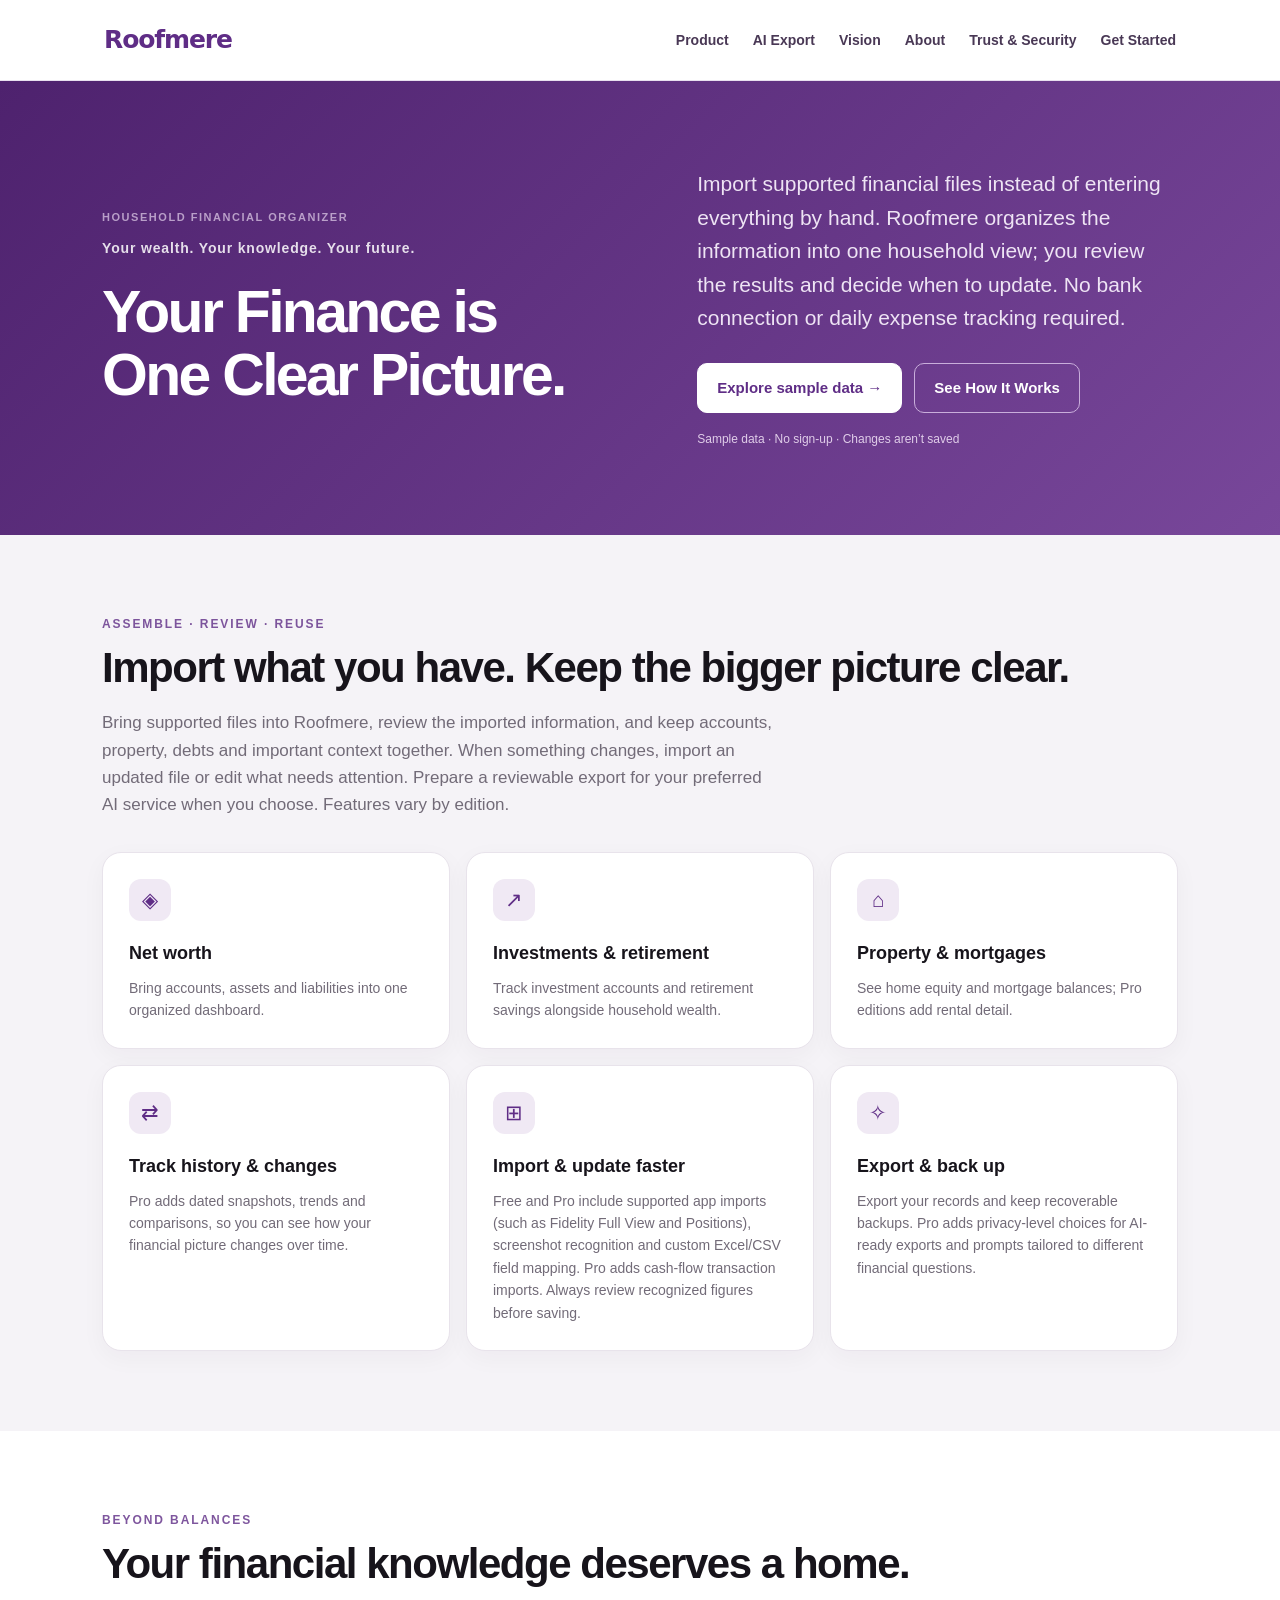
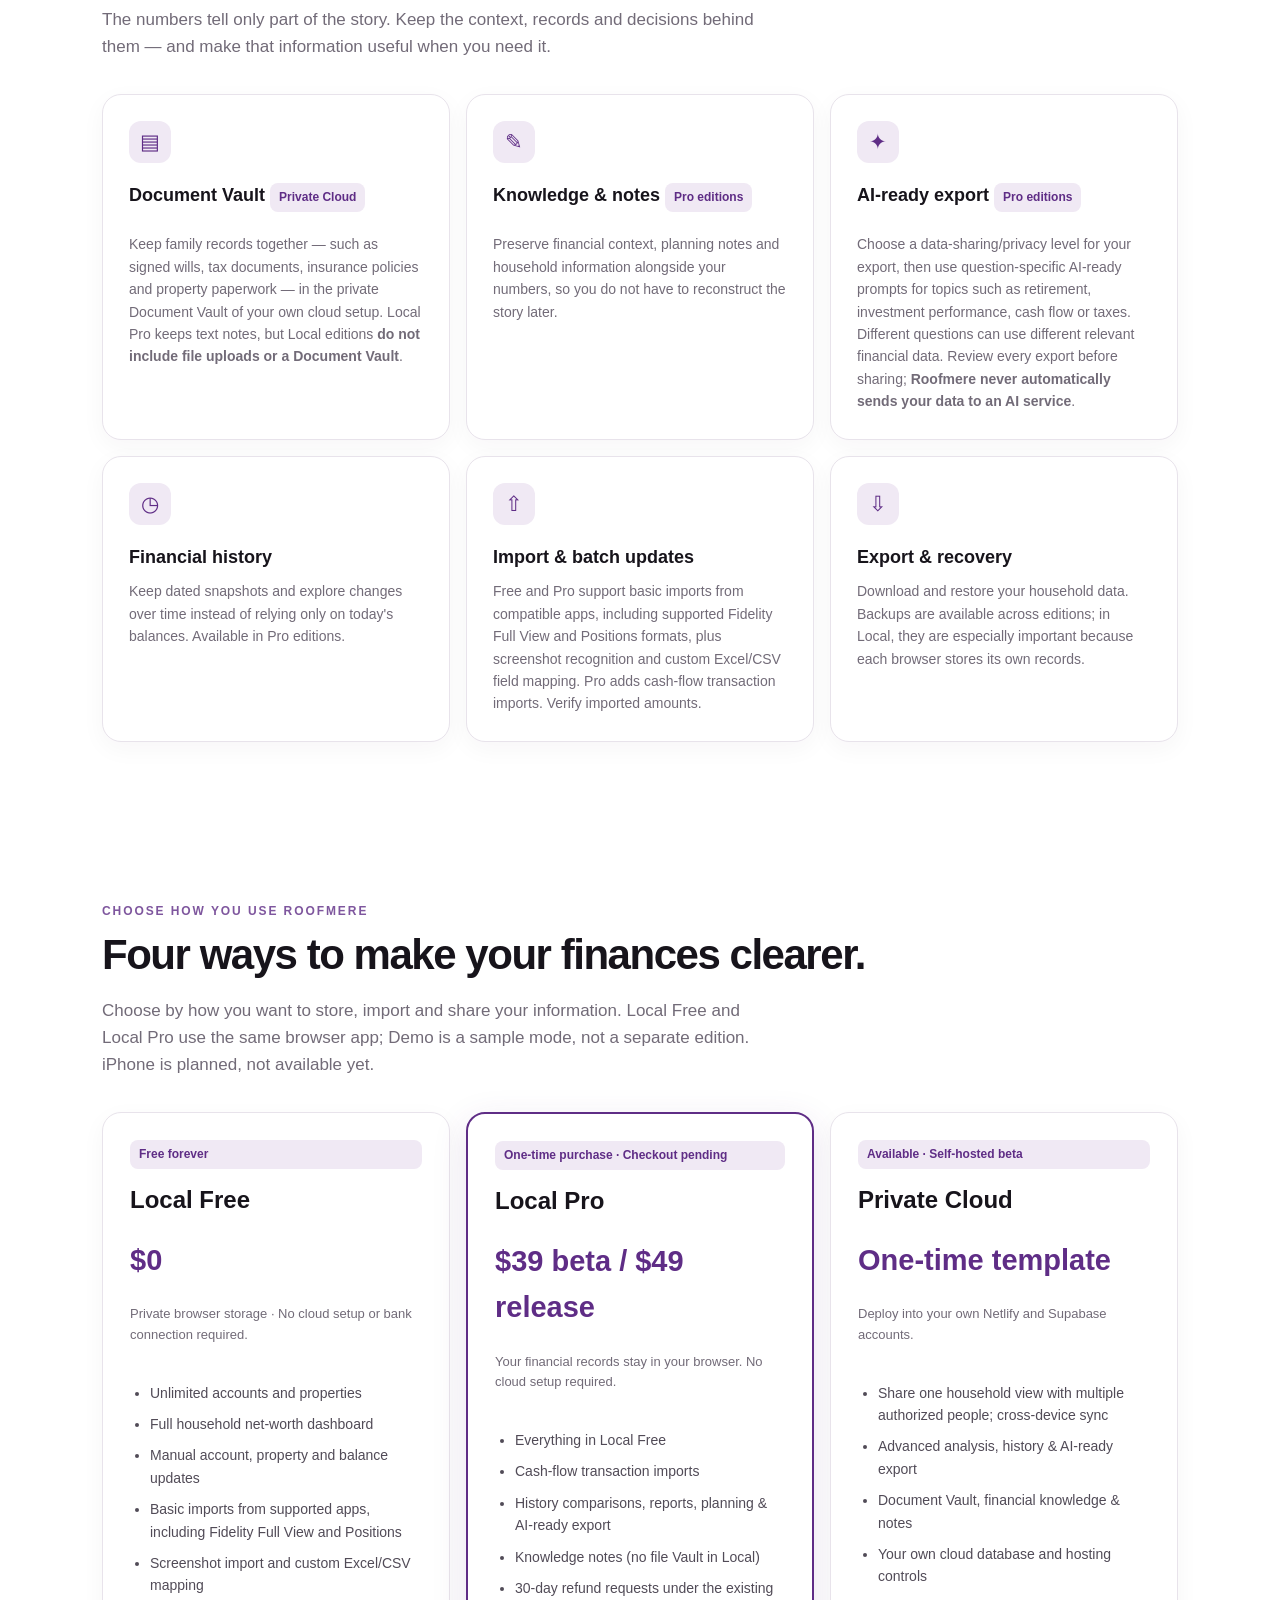
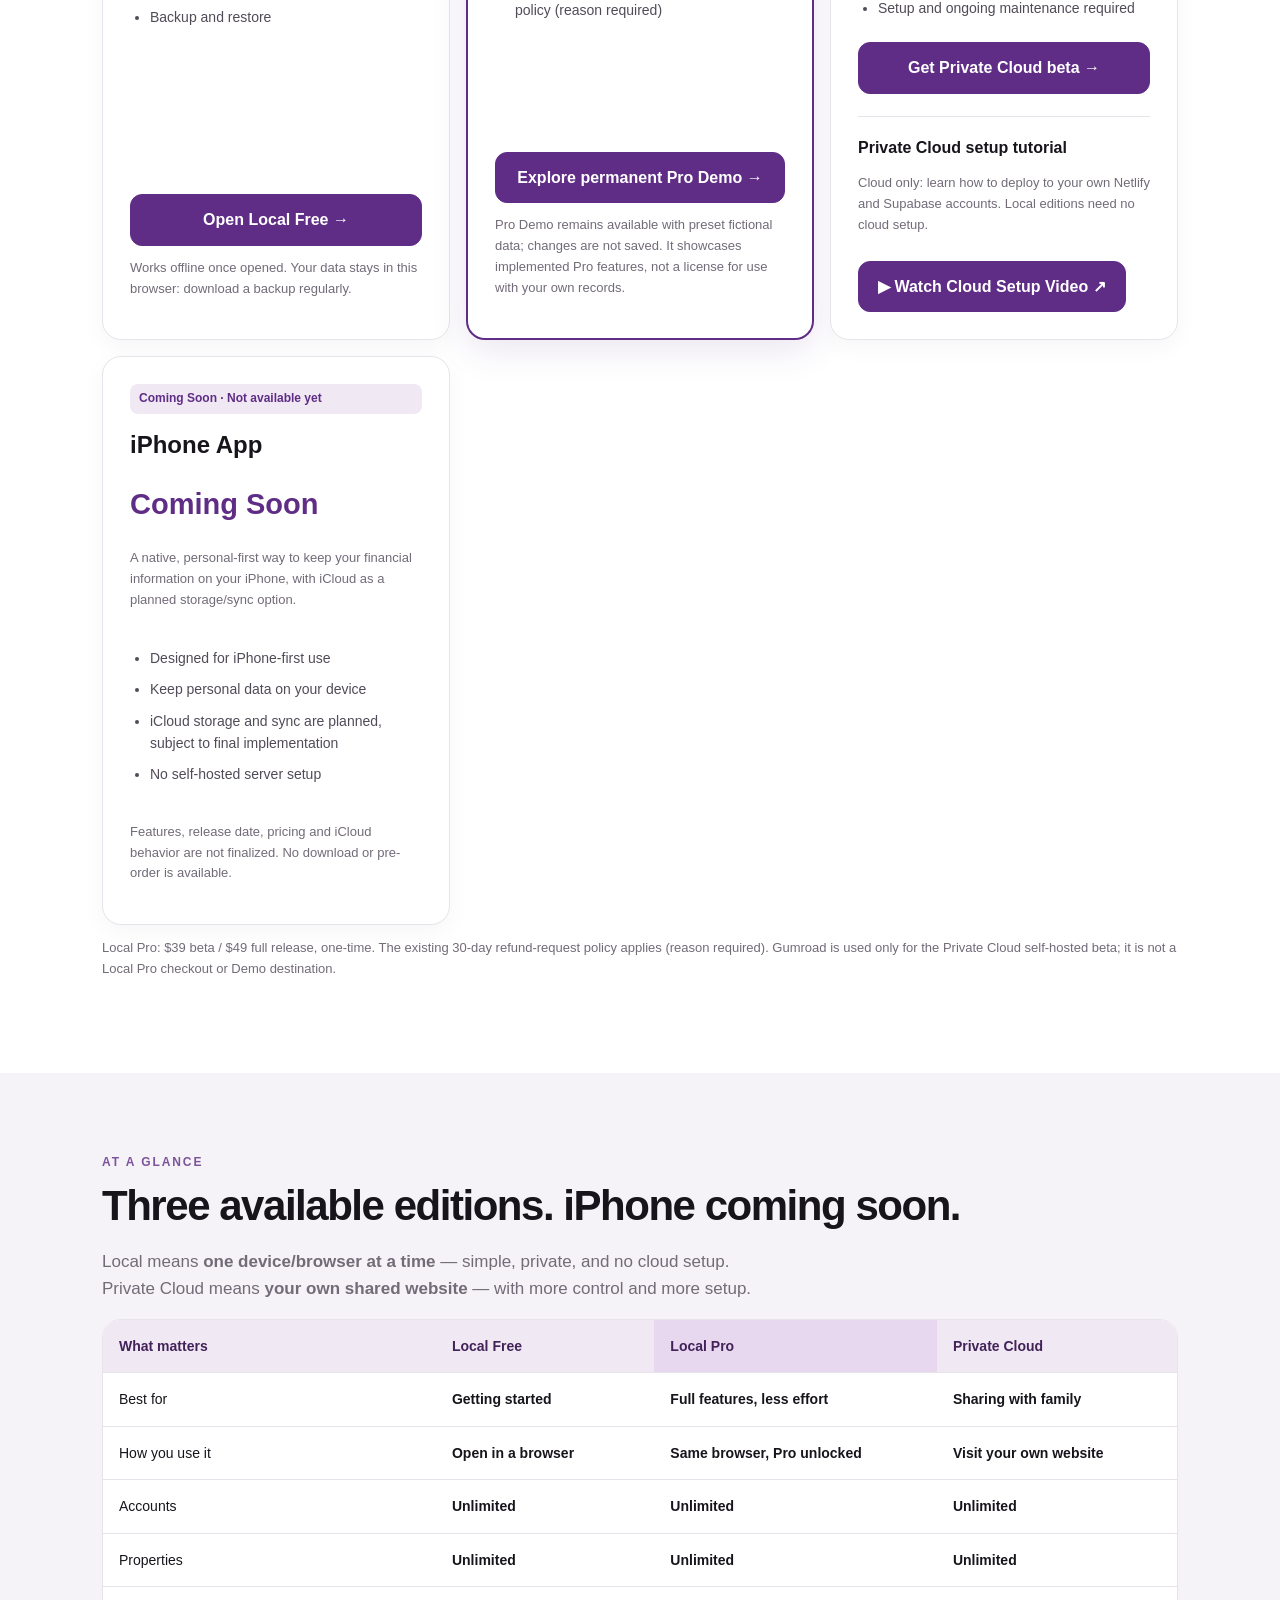
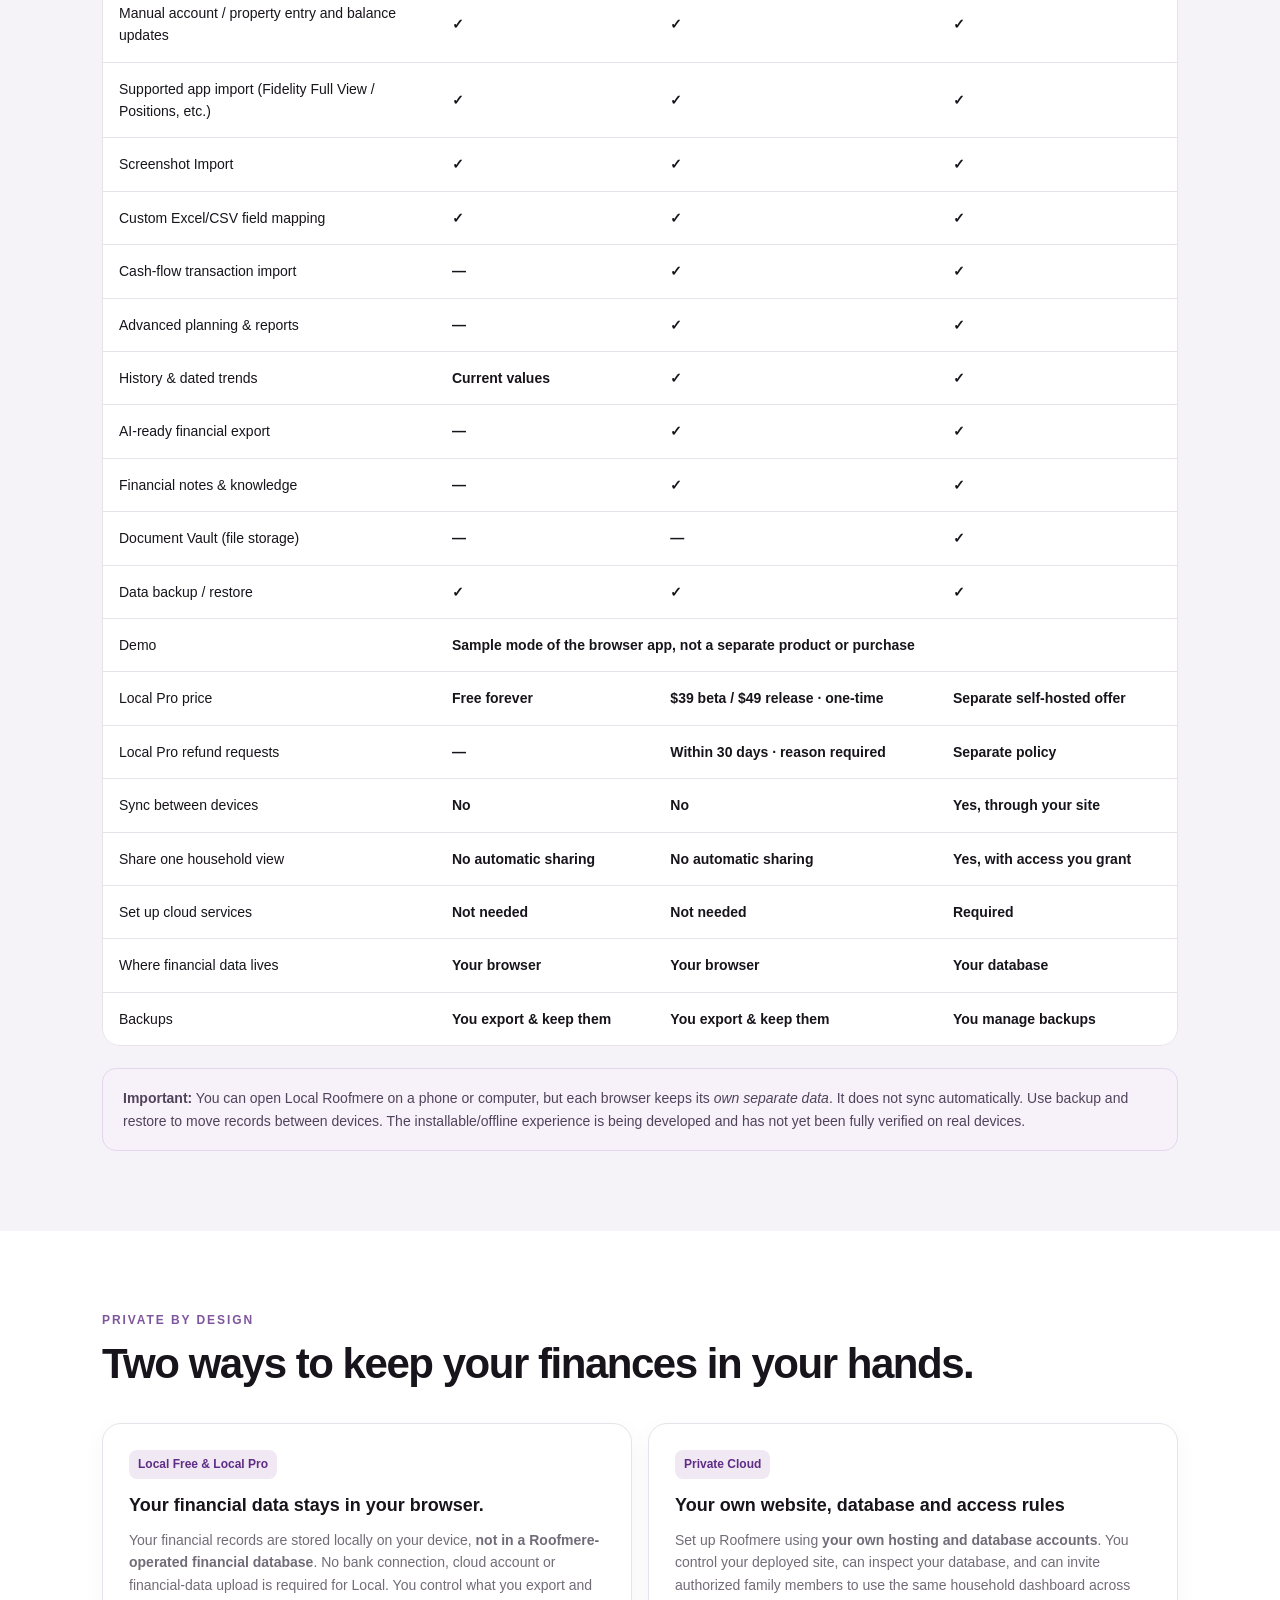
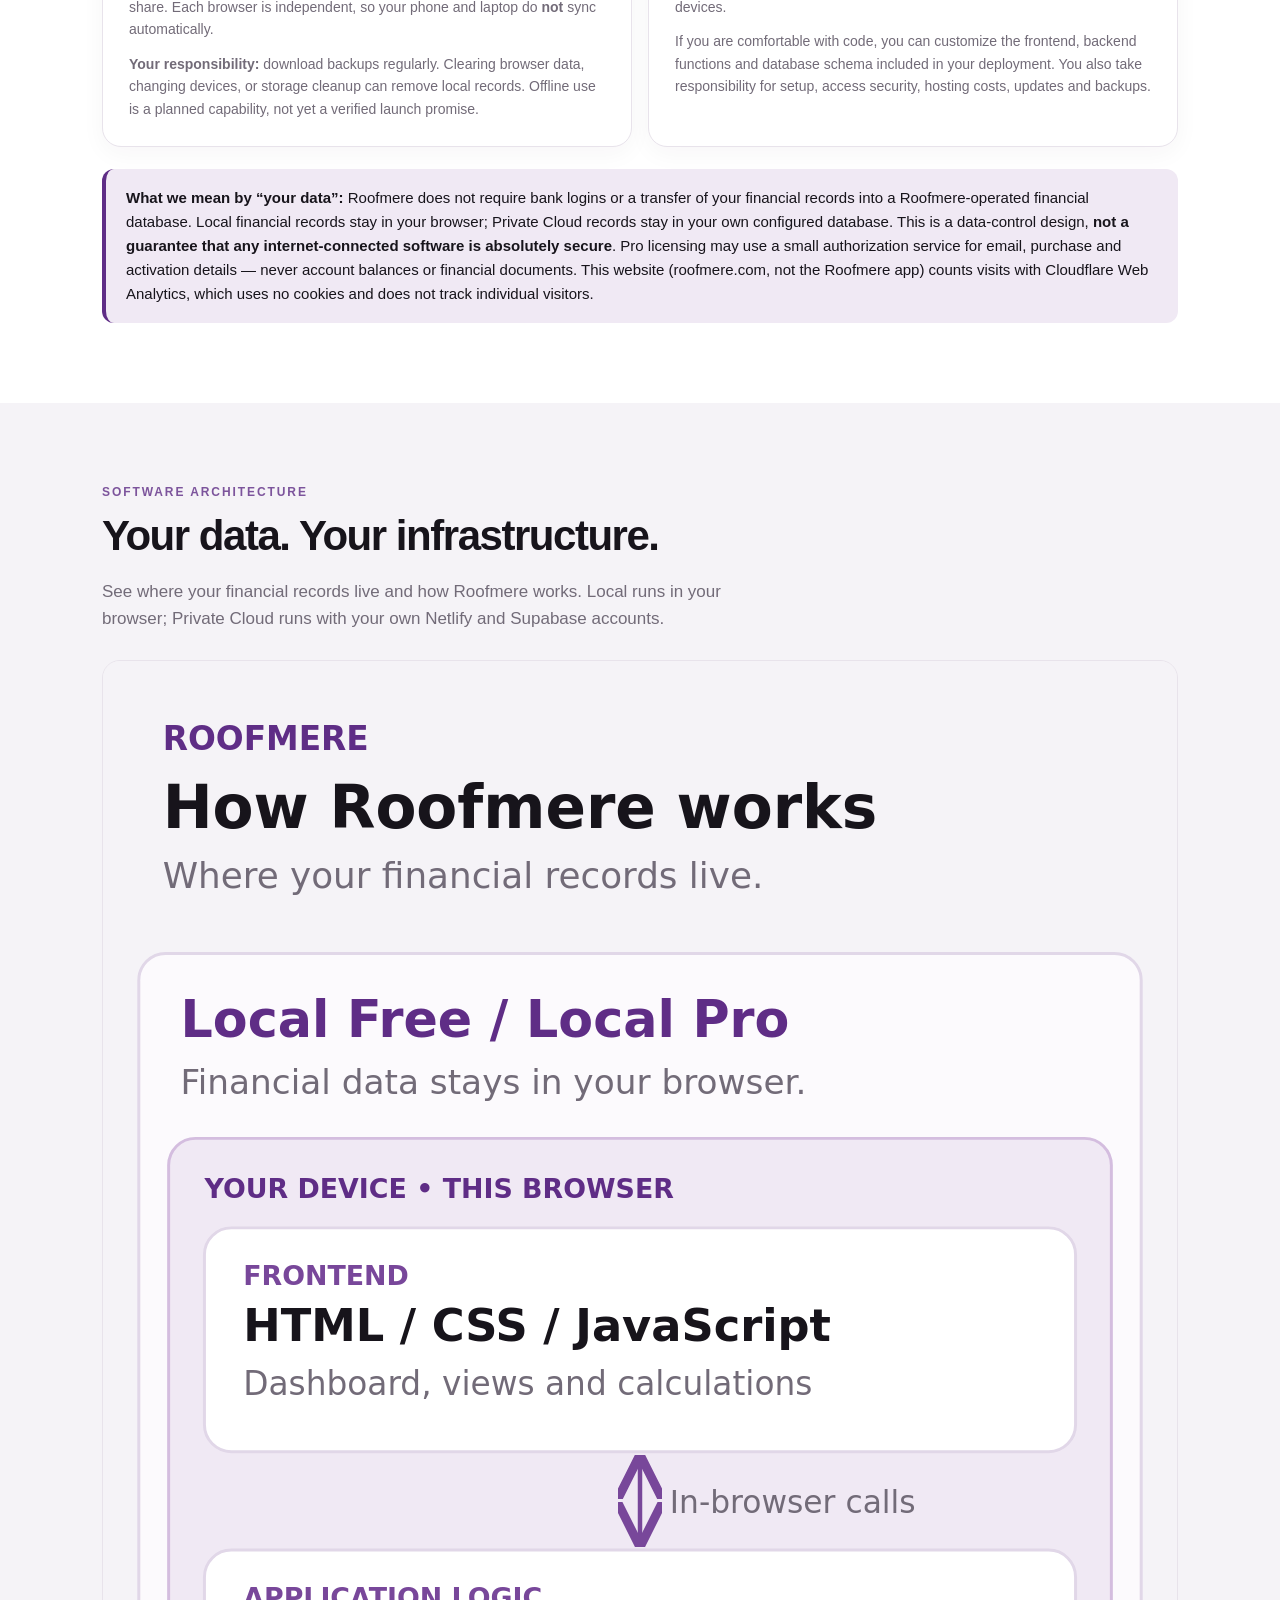
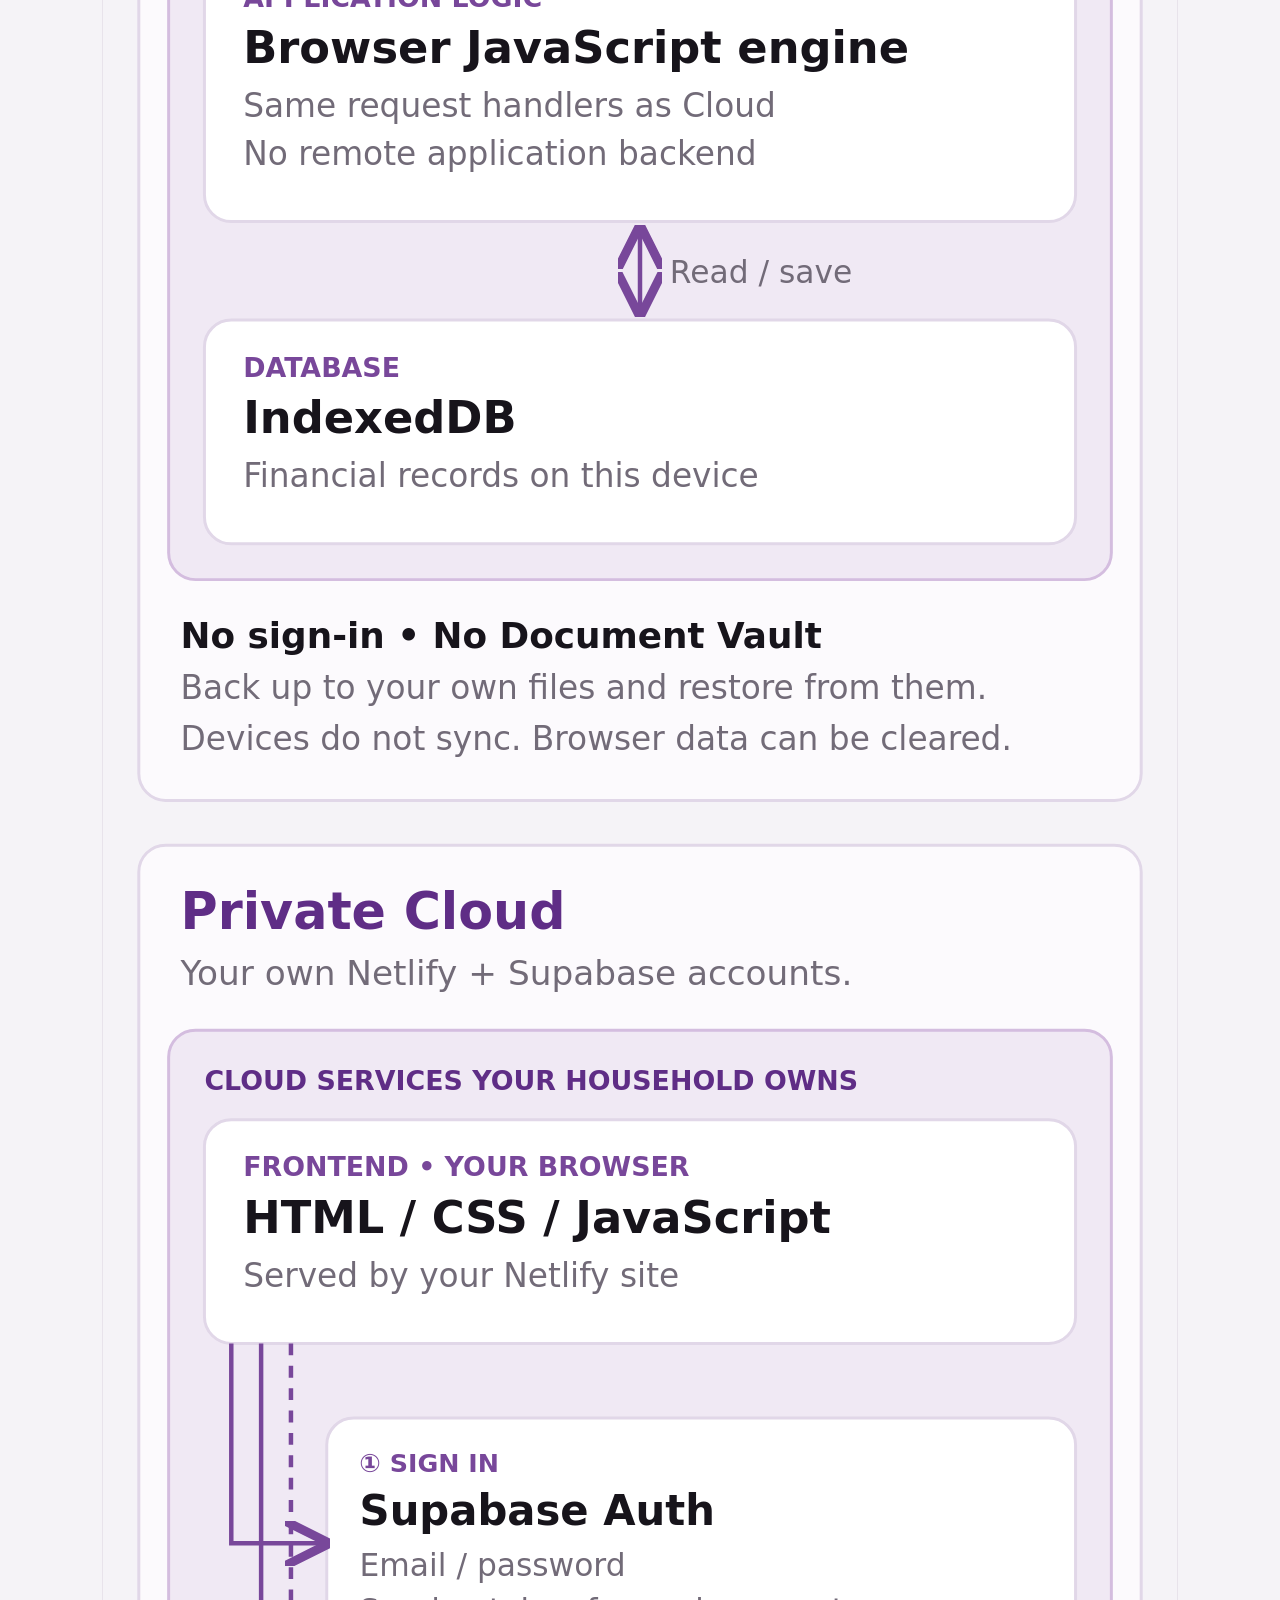
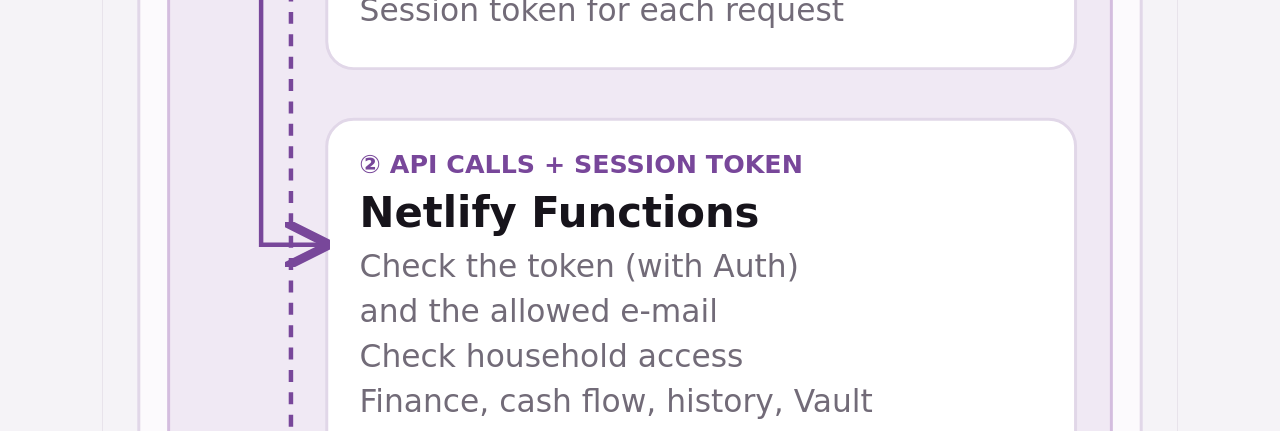
==== commit 7a8139d0: "Merge d915ee5efe4f9c4f0fdabd8979aaec19f90a8d2c into 7c5df7b50fac0ebf028a4671f4b3c66006adb6ea" ====
--- a/index.html
+++ b/index.html
@@ -37,13 +37,12 @@
 <article class="card"><span class="icon">↗</span><h3>Investments & retirement</h3><p>Track investment accounts and retirement savings alongside household wealth.</p></article>
 <article class="card"><span class="icon">⌂</span><h3>Property & mortgages</h3><p>See home equity and mortgage balances; Pro editions add rental detail.</p></article>
 <article class="card"><span class="icon">⇄</span><h3>Track history &amp; changes</h3><p>Pro adds dated snapshots, trends and comparisons, so you can see how your financial picture changes over time.</p></article>
-<article class="card"><span class="icon">⊞</span><h3>Import &amp; update faster</h3><p>Free and Pro include supported app imports (such as Fidelity Full View and Positions). Pro adds screenshot recognition, custom Excel/CSV field mapping and cash-flow transaction imports. Always review recognized figures before saving.</p></article>
+<article class="card"><span class="icon">⊞</span><h3>Import &amp; update faster</h3><p>Free and Pro include supported app imports (such as Fidelity Full View and Positions), screenshot recognition and custom Excel/CSV field mapping. Pro adds cash-flow transaction imports. Always review recognized figures before saving.</p></article>
 <article class="card"><span class="icon">✧</span><h3>Export &amp; back up</h3><p>Export your records and keep recoverable backups. Pro adds privacy-level choices for AI-ready exports and prompts tailored to different financial questions.</p></article>
 </div></div></section>
-<section id="use-cases" class="whitebg"><div class="wrap"><div class="eyebrow" style="color:var(--purple)">Real questions · Real context</div><h2>What could your financial data help you understand?</h2><p class="intro">From feeling cash-poor despite a high net worth to evaluating a credit card annual fee, explore practical questions you can investigate using reviewed financial data and an AI assistant of your choice.</p><div class="grid" style="grid-template-columns:repeat(auto-fit,minmax(260px,1fr))"><article class="card"><span class="icon">◈</span><h3>Why do I feel broke when my net worth is high?</h3><p>See the existing AI Context Export walkthrough and explore the difference between assets and available cash.</p><p style="margin-top:14px"><a href="use-cases.html#wealth">Explore the case →</a></p></article><article class="card"><span class="icon">↗</span><h3>Is my annual-fee credit card worth keeping?</h3><p>Explore a proposed rewards comparison using actual spending categories. Full workflow validation is pending.</p><p style="margin-top:14px"><a href="use-cases.html#card">Explore the case →</a></p></article></div><p style="margin-top:22px"><a class="btn" href="use-cases.html">See all use cases →</a></p></div></section>
-<section id="organize" class="whitebg"><div class="wrap"><div class="eyebrow" style="color:var(--purple)">Beyond balances</div><h2>Your financial knowledge deserves a home.</h2><p class="intro">The numbers tell only part of the story. Keep the context, records and decisions behind them — and make that information useful when you need it.</p><div class="grid"><article class="card"><span class="icon">▤</span><h3>Document Vault <span class="tag">Private Cloud</span></h3><p>Keep family records together — such as signed wills, tax documents, insurance policies and property paperwork — in the private Document Vault of your own cloud setup. Local Pro keeps text notes, but Local editions <strong>do not include file uploads or a Document Vault</strong>.</p></article><article class="card"><span class="icon">✎</span><h3>Knowledge &amp; notes <span class="tag">Pro editions</span></h3><p>Preserve financial context, planning notes and household information alongside your numbers, so you do not have to reconstruct the story later.</p></article><article class="card"><span class="icon">✦</span><h3>AI-ready export <span class="tag">Pro editions</span></h3><p>Choose a data-sharing/privacy level for your export, then use question-specific AI-ready prompts for topics such as retirement, investment performance, cash flow or taxes. Different questions can use different relevant financial data. Review every export before sharing; <strong>Roofmere never automatically sends your data to an AI service</strong>.</p></article><article class="card"><span class="icon">◷</span><h3>Financial history</h3><p>Keep dated snapshots and explore changes over time instead of relying only on today's balances. Available in Pro editions.</p></article><article class="card"><span class="icon">⇧</span><h3>Import &amp; batch updates</h3><p>Free and Pro support basic imports from compatible apps, including supported Fidelity Full View and Positions formats. Pro adds screenshot recognition, custom Excel/CSV field mapping and cash-flow transaction imports. Verify imported amounts.</p></article><article class="card"><span class="icon">⇩</span><h3>Export &amp; recovery</h3><p>Download and restore your household data. Backups are available across editions; in Local, they are especially important because each browser stores its own records.</p></article></div></div></section><section id="editions" class="whitebg"><div class="wrap"><div class="eyebrow" style="color:var(--purple)">Choose how you use Roofmere</div><h2>Four ways to make your finances clearer.</h2><p class="intro">Choose by how you want to store, import and share your information. Local Free and Local Pro use the same browser app; Demo is a sample mode, not a separate edition. iPhone is planned, not available yet.</p><div class="editions">
-<article class="edition"><span class="tag">Free forever</span><h3>Local Free</h3><div class="price">$0</div><p class="fine">Private browser storage · No cloud setup or bank connection required.</p><ul><li>Unlimited accounts and properties</li><li>Full household net-worth dashboard</li><li>Manual account, property and balance updates</li><li>Basic imports from supported apps, including Fidelity Full View and Positions</li><li>Backup and restore</li></ul><a class="btn" href="https://roofmere.netlify.app/" target="_blank" rel="noopener noreferrer">Open Local Free →</a><p class="fine" style="margin-top:12px">Works offline once opened. Your data stays in this browser: download a backup regularly.</p></article>
-<article class="edition featured"><span class="tag">One-time purchase · Checkout pending</span><h3>Local Pro</h3><div class="price">$39 beta / $49 release</div><p class="fine">Your financial records stay in your browser. No cloud setup required.</p><ul><li>Everything in Local Free</li><li>Import files: supported Fidelity exports, custom Excel/CSV mapping and cash-flow transactions</li><li>Screenshot Import (image recognition)</li><li>History comparisons, reports, planning &amp; AI-ready export</li><li>Knowledge notes (no file Vault in Local)</li><li>30-day refund requests under the existing policy (reason required)</li></ul><a class="btn" href="https://roofmere.netlify.app/?sample" target="_blank" rel="noopener noreferrer">Explore permanent Pro Demo →</a><p class="fine" style="margin-top:12px">Pro Demo remains available with preset fictional data; changes are not saved. It showcases implemented Pro features, not a license for use with your own records.</p></article>
+<section id="organize" class="whitebg"><div class="wrap"><div class="eyebrow" style="color:var(--purple)">Beyond balances</div><h2>Your financial knowledge deserves a home.</h2><p class="intro">The numbers tell only part of the story. Keep the context, records and decisions behind them — and make that information useful when you need it.</p><div class="grid"><article class="card"><span class="icon">▤</span><h3>Document Vault <span class="tag">Private Cloud</span></h3><p>Keep family records together — such as signed wills, tax documents, insurance policies and property paperwork — in the private Document Vault of your own cloud setup. Local Pro keeps text notes, but Local editions <strong>do not include file uploads or a Document Vault</strong>.</p></article><article class="card"><span class="icon">✎</span><h3>Knowledge &amp; notes <span class="tag">Pro editions</span></h3><p>Preserve financial context, planning notes and household information alongside your numbers, so you do not have to reconstruct the story later.</p></article><article class="card"><span class="icon">✦</span><h3>AI-ready export <span class="tag">Pro editions</span></h3><p>Choose a data-sharing/privacy level for your export, then use question-specific AI-ready prompts for topics such as retirement, investment performance, cash flow or taxes. Different questions can use different relevant financial data. Review every export before sharing; <strong>Roofmere never automatically sends your data to an AI service</strong>.</p></article><article class="card"><span class="icon">◷</span><h3>Financial history</h3><p>Keep dated snapshots and explore changes over time instead of relying only on today's balances. Available in Pro editions.</p></article><article class="card"><span class="icon">⇧</span><h3>Import &amp; batch updates</h3><p>Free and Pro support basic imports from compatible apps, including supported Fidelity Full View and Positions formats, plus screenshot recognition and custom Excel/CSV field mapping. Pro adds cash-flow transaction imports. Verify imported amounts.</p></article><article class="card"><span class="icon">⇩</span><h3>Export &amp; recovery</h3><p>Download and restore your household data. Backups are available across editions; in Local, they are especially important because each browser stores its own records.</p></article></div></div></section><section id="editions" class="whitebg"><div class="wrap"><div class="eyebrow" style="color:var(--purple)">Choose how you use Roofmere</div><h2>Four ways to make your finances clearer.</h2><p class="intro">Choose by how you want to store, import and share your information. Local Free and Local Pro use the same browser app; Demo is a sample mode, not a separate edition. iPhone is planned, not available yet.</p><div class="editions">
+<article class="edition"><span class="tag">Free forever</span><h3>Local Free</h3><div class="price">$0</div><p class="fine">Private browser storage · No cloud setup or bank connection required.</p><ul><li>Unlimited accounts and properties</li><li>Full household net-worth dashboard</li><li>Manual account, property and balance updates</li><li>Basic imports from supported apps, including Fidelity Full View and Positions</li><li>Screenshot import and custom Excel/CSV mapping</li><li>Backup and restore</li></ul><a class="btn" href="https://roofmere.netlify.app/" target="_blank" rel="noopener noreferrer">Open Local Free →</a><p class="fine" style="margin-top:12px">Works offline once opened. Your data stays in this browser: download a backup regularly.</p></article>
+<article class="edition featured"><span class="tag">One-time purchase · Checkout pending</span><h3>Local Pro</h3><div class="price">$39 beta / $49 release</div><p class="fine">Your financial records stay in your browser. No cloud setup required.</p><ul><li>Everything in Local Free</li><li>Cash-flow transaction imports</li><li>History comparisons, reports, planning &amp; AI-ready export</li><li>Knowledge notes (no file Vault in Local)</li><li>30-day refund requests under the existing policy (reason required)</li></ul><a class="btn" href="https://roofmere.netlify.app/?sample" target="_blank" rel="noopener noreferrer">Explore permanent Pro Demo →</a><p class="fine" style="margin-top:12px">Pro Demo remains available with preset fictional data; changes are not saved. It showcases implemented Pro features, not a license for use with your own records.</p></article>
 <article class="edition"><span class="tag">Available · Self-hosted beta</span><h3>Private Cloud</h3><div class="price">One-time template</div><p class="fine">Deploy into your own Netlify and Supabase accounts.</p><ul><li>Share one household view with multiple authorized people; cross-device sync</li><li>Advanced analysis, history &amp; AI-ready export</li><li>Document Vault, financial knowledge &amp; notes</li><li>Your own cloud database and hosting controls</li><li>Setup and ongoing maintenance required</li></ul><a class="btn" href="https://lilycao.gumroad.com/l/roofmere" target="_blank" rel="noopener noreferrer">Get Private Cloud beta →</a><div class="cloud-video" style="margin-top:22px;padding-top:18px;border-top:1px solid var(--line)"><h4 style="margin:0 0 8px">Private Cloud setup tutorial</h4><p class="fine">Cloud only: learn how to deploy to your own Netlify and Supabase accounts. Local editions need no cloud setup.</p><a class="btn" href="https://youtu.be/JVVJcDkPMus" target="_blank" rel="noopener noreferrer" style="margin-top:12px">▶ Watch Cloud Setup Video ↗</a></div></article>
 <article class="edition"><span class="tag">Coming Soon · Not available yet</span><h3>iPhone App</h3><div class="price">Coming Soon</div><p class="fine">A native, personal-first way to keep your financial information on your iPhone, with iCloud as a planned storage/sync option.</p><ul><li>Designed for iPhone-first use</li><li>Keep personal data on your device</li><li>iCloud storage and sync are planned, subject to final implementation</li><li>No self-hosted server setup</li></ul><p class="fine">Features, release date, pricing and iCloud behavior are not finalized. No download or pre-order is available.</p></article></div><p class="compare-note">Local Pro: $39 beta / $49 full release, one-time. The existing 30-day refund-request policy applies (reason required). Gumroad is used only for the Private Cloud self-hosted beta; it is not a Local Pro checkout or Demo destination.</p></div></section>
 <section id="compare"><div class="wrap"><div class="eyebrow" style="color:var(--purple)">At a glance</div><h2>Three available editions. iPhone coming soon.</h2><p class="intro">Local means <strong>one device/browser at a time</strong> — simple, private, and no cloud setup. Private Cloud means <strong>your own shared website</strong> — with more control and more setup.</p><div class="compare-scroll" tabindex="0" role="region" aria-label="Roofmere edition comparison table"><table class="compare-table"><thead><tr><th scope="col">What matters</th><th scope="col">Local Free</th><th scope="col">Local Pro</th><th scope="col">Private Cloud</th></tr></thead><tbody>
@@ -51,7 +50,7 @@
 <tr><td>How you use it</td><td>Open in a browser</td><td>Same browser, Pro unlocked</td><td>Visit your own website</td></tr>
 <tr><td>Accounts</td><td>Unlimited</td><td>Unlimited</td><td>Unlimited</td></tr>
 <tr><td>Properties</td><td>Unlimited</td><td>Unlimited</td><td>Unlimited</td></tr>
-<tr><td>Manual account / property entry and balance updates</td><td>✓</td><td>✓</td><td>✓</td></tr><tr><td>Supported app import (Fidelity Full View / Positions, etc.)</td><td>✓</td><td>✓</td><td>✓</td></tr><tr><td>Screenshot Import</td><td>—</td><td>✓</td><td>✓</td></tr><tr><td>Custom Excel/CSV field mapping</td><td>—</td><td>✓</td><td>✓</td></tr><tr><td>Cash-flow transaction import</td><td>—</td><td>✓</td><td>✓</td></tr>
+<tr><td>Manual account / property entry and balance updates</td><td>✓</td><td>✓</td><td>✓</td></tr><tr><td>Supported app import (Fidelity Full View / Positions, etc.)</td><td>✓</td><td>✓</td><td>✓</td></tr><tr><td>Screenshot Import</td><td>✓</td><td>✓</td><td>✓</td></tr><tr><td>Custom Excel/CSV field mapping</td><td>✓</td><td>✓</td><td>✓</td></tr><tr><td>Cash-flow transaction import</td><td>—</td><td>✓</td><td>✓</td></tr>
 <tr><td>Advanced planning &amp; reports</td><td>—</td><td>✓</td><td>✓</td></tr><tr><td>History &amp; dated trends</td><td>Current values</td><td>✓</td><td>✓</td></tr><tr><td>AI-ready financial export</td><td>—</td><td>✓</td><td>✓</td></tr><tr><td>Financial notes &amp; knowledge</td><td>—</td><td>✓</td><td>✓</td></tr><tr><td>Document Vault (file storage)</td><td>—</td><td>—</td><td>✓</td></tr><tr><td>Data backup / restore</td><td>✓</td><td>✓</td><td>✓</td></tr>
 <tr><td>Demo</td><td colspan="3">Sample mode of the browser app, not a separate product or purchase</td></tr><tr><td>Local Pro price</td><td>Free forever</td><td>$39 beta / $49 release · one-time</td><td>Separate self-hosted offer</td></tr><tr><td>Local Pro refund requests</td><td>—</td><td>Within 30 days · reason required</td><td>Separate policy</td></tr>
 <tr><td>Sync between devices</td><td>No</td><td>No</td><td>Yes, through your site</td></tr>
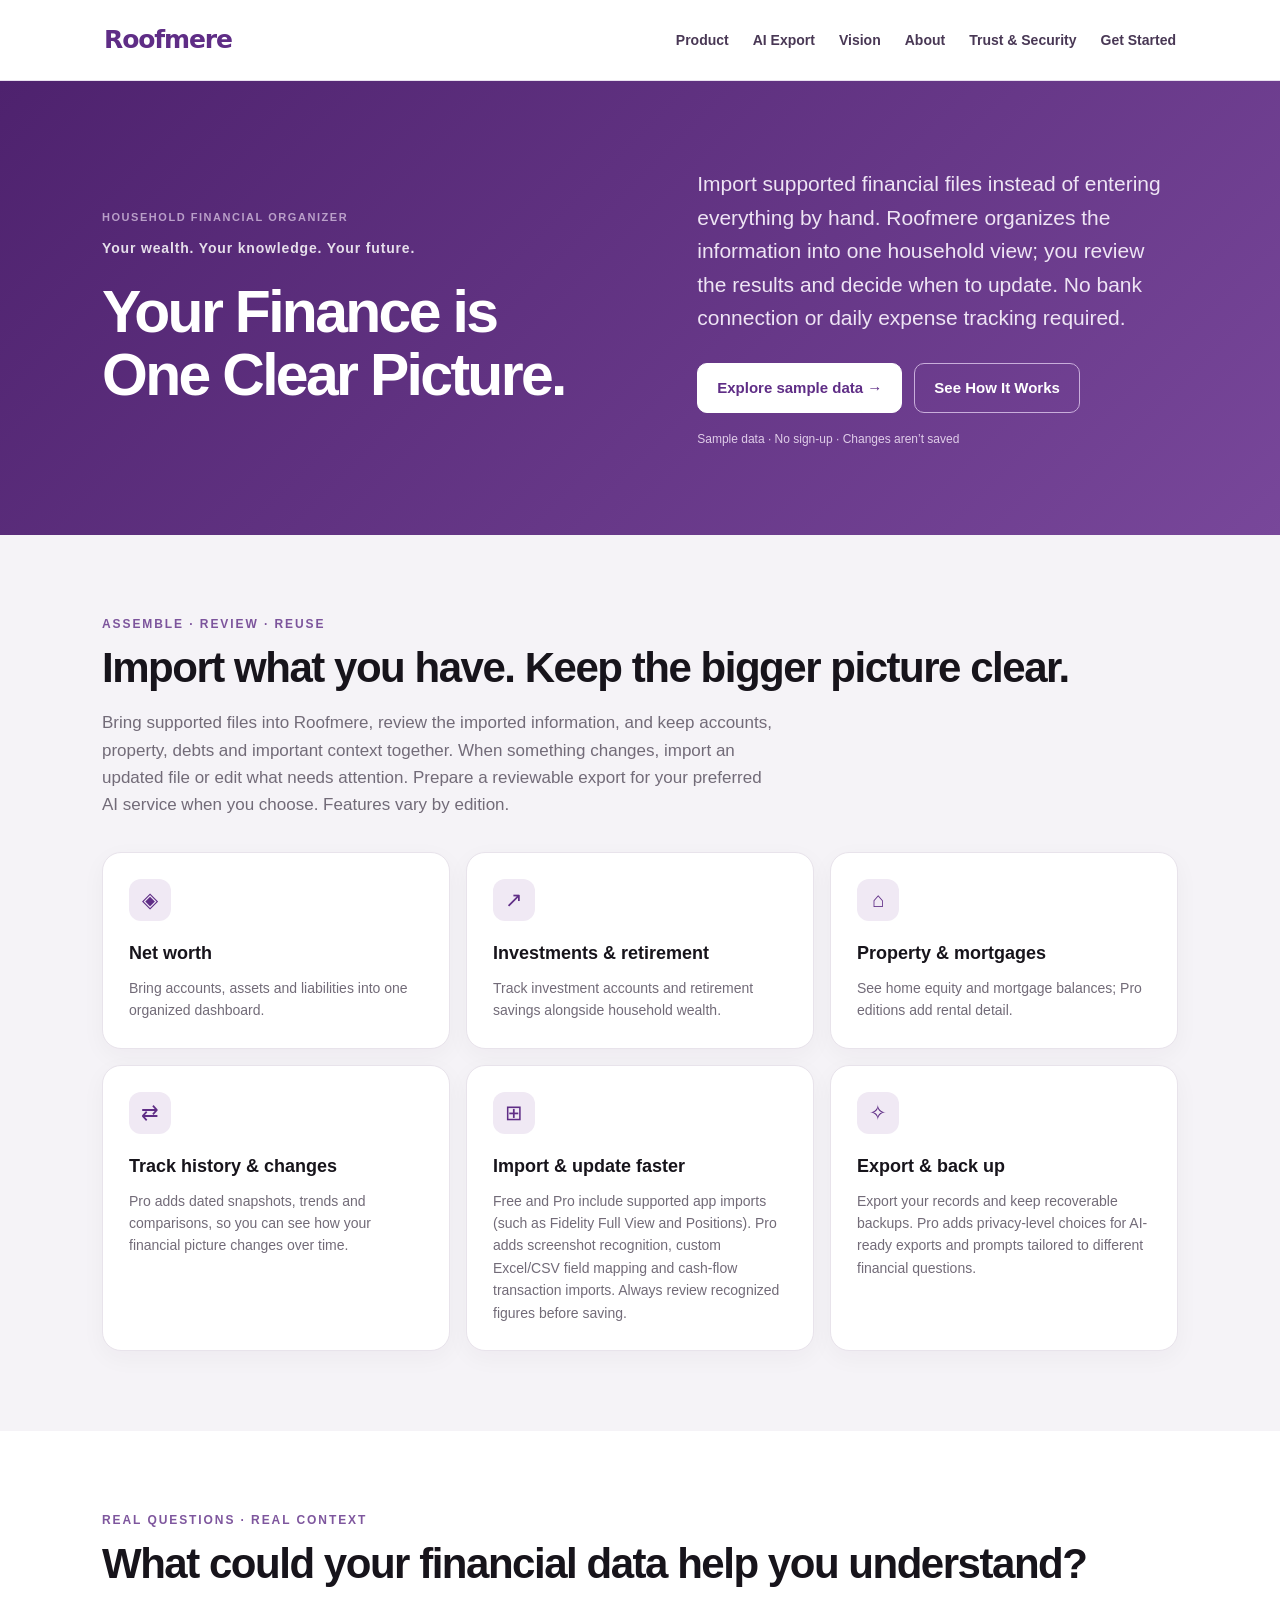
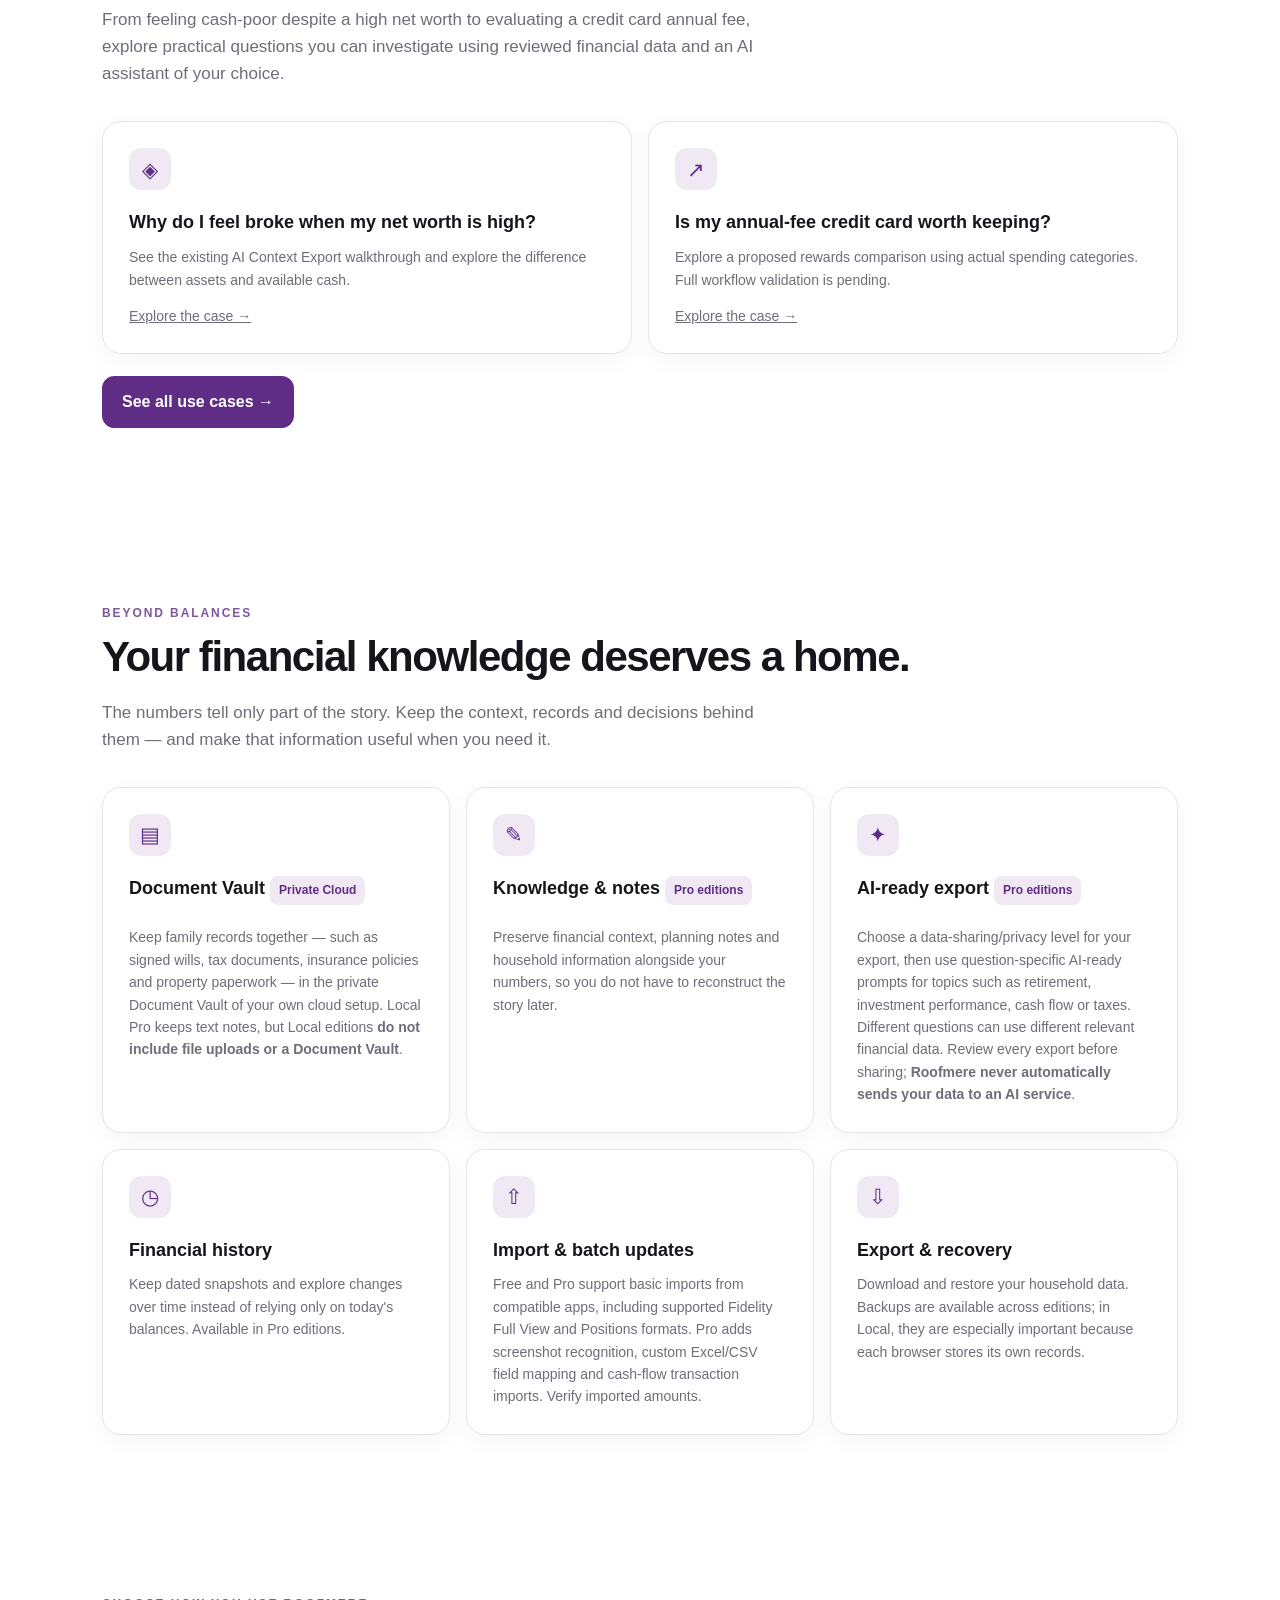
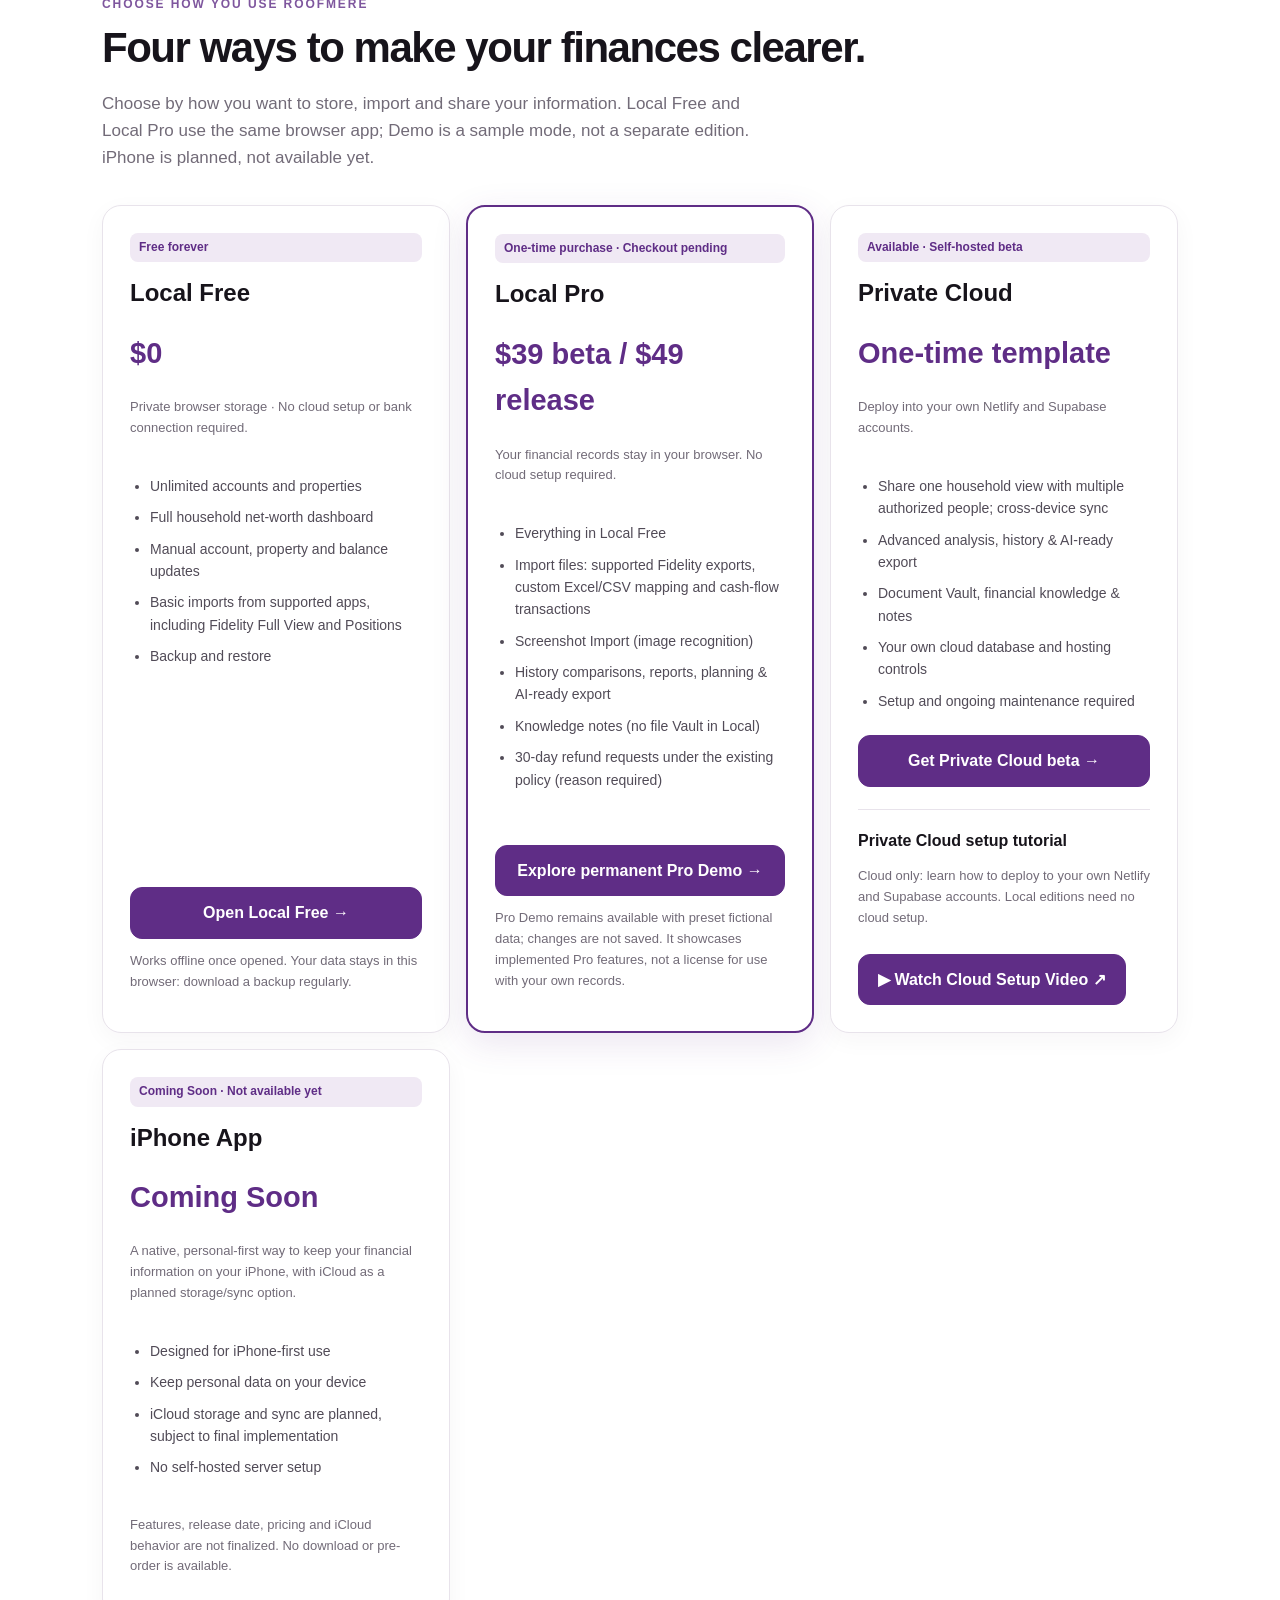
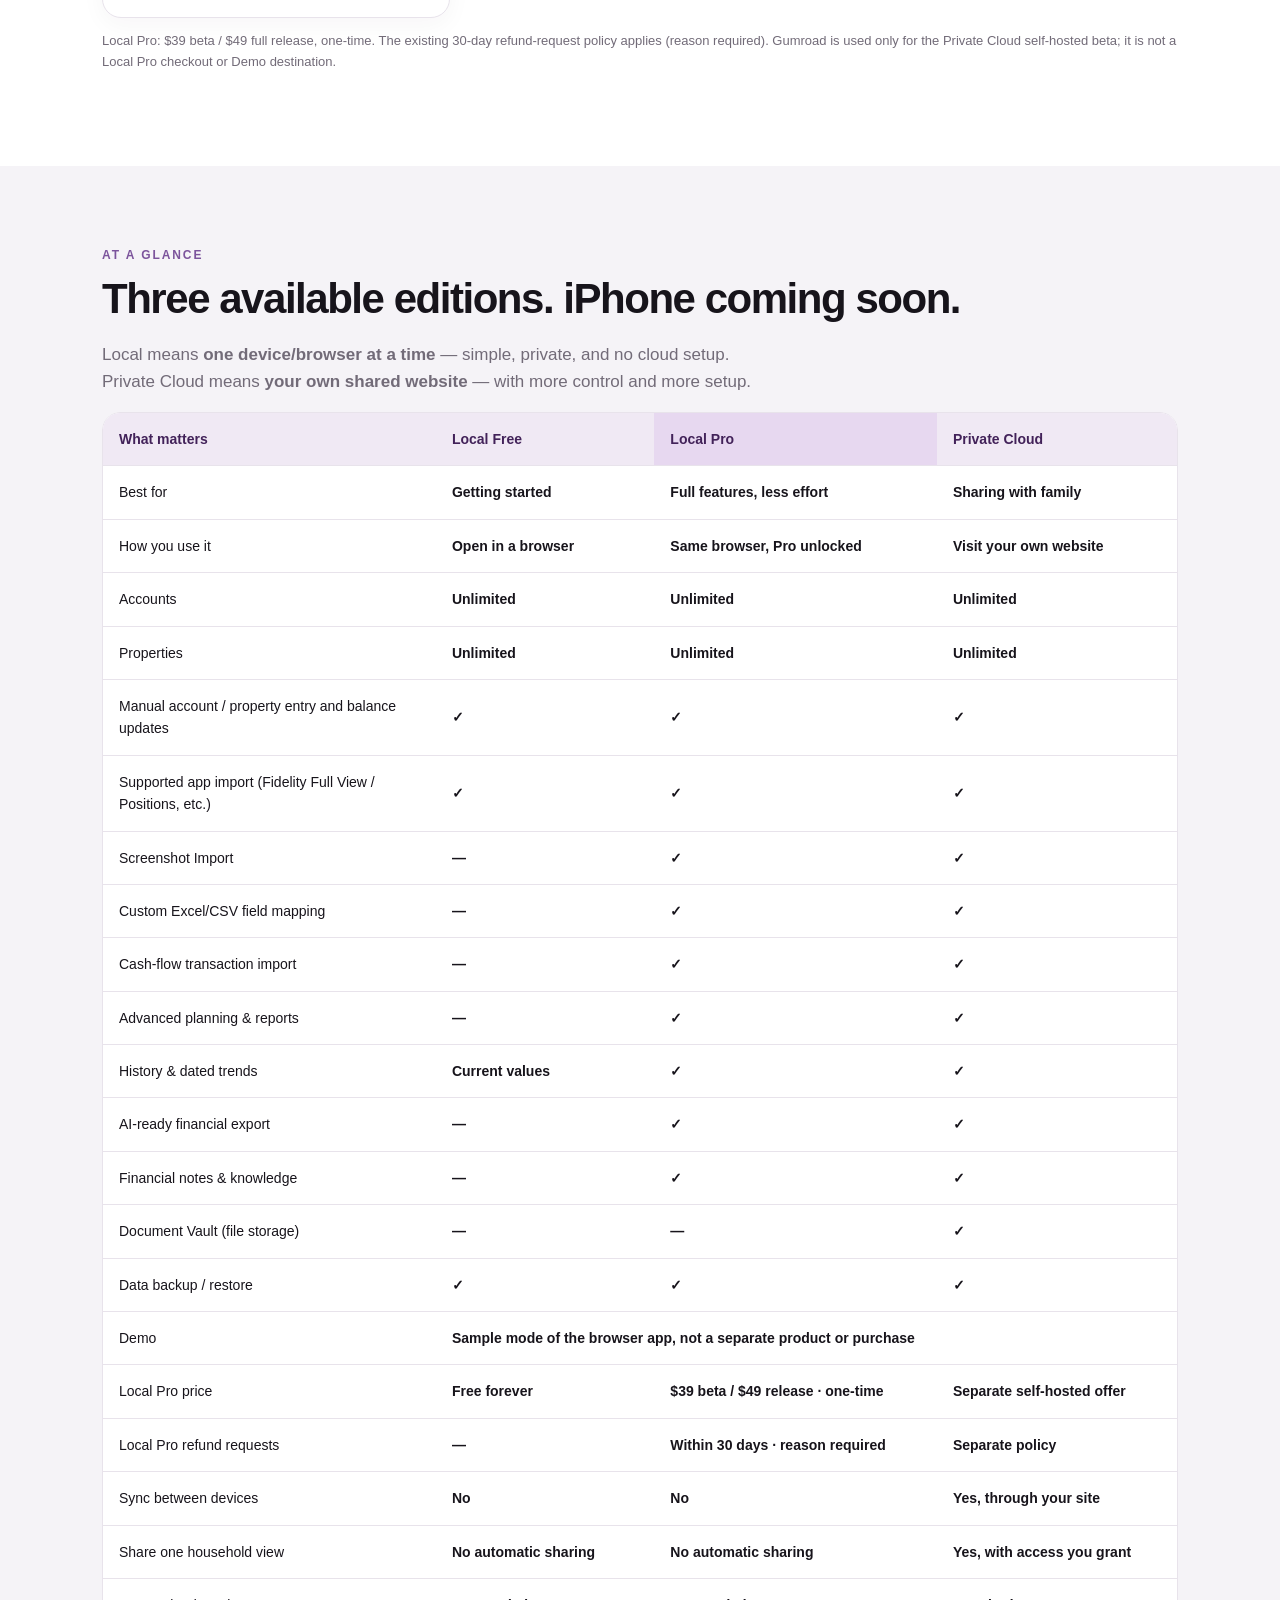
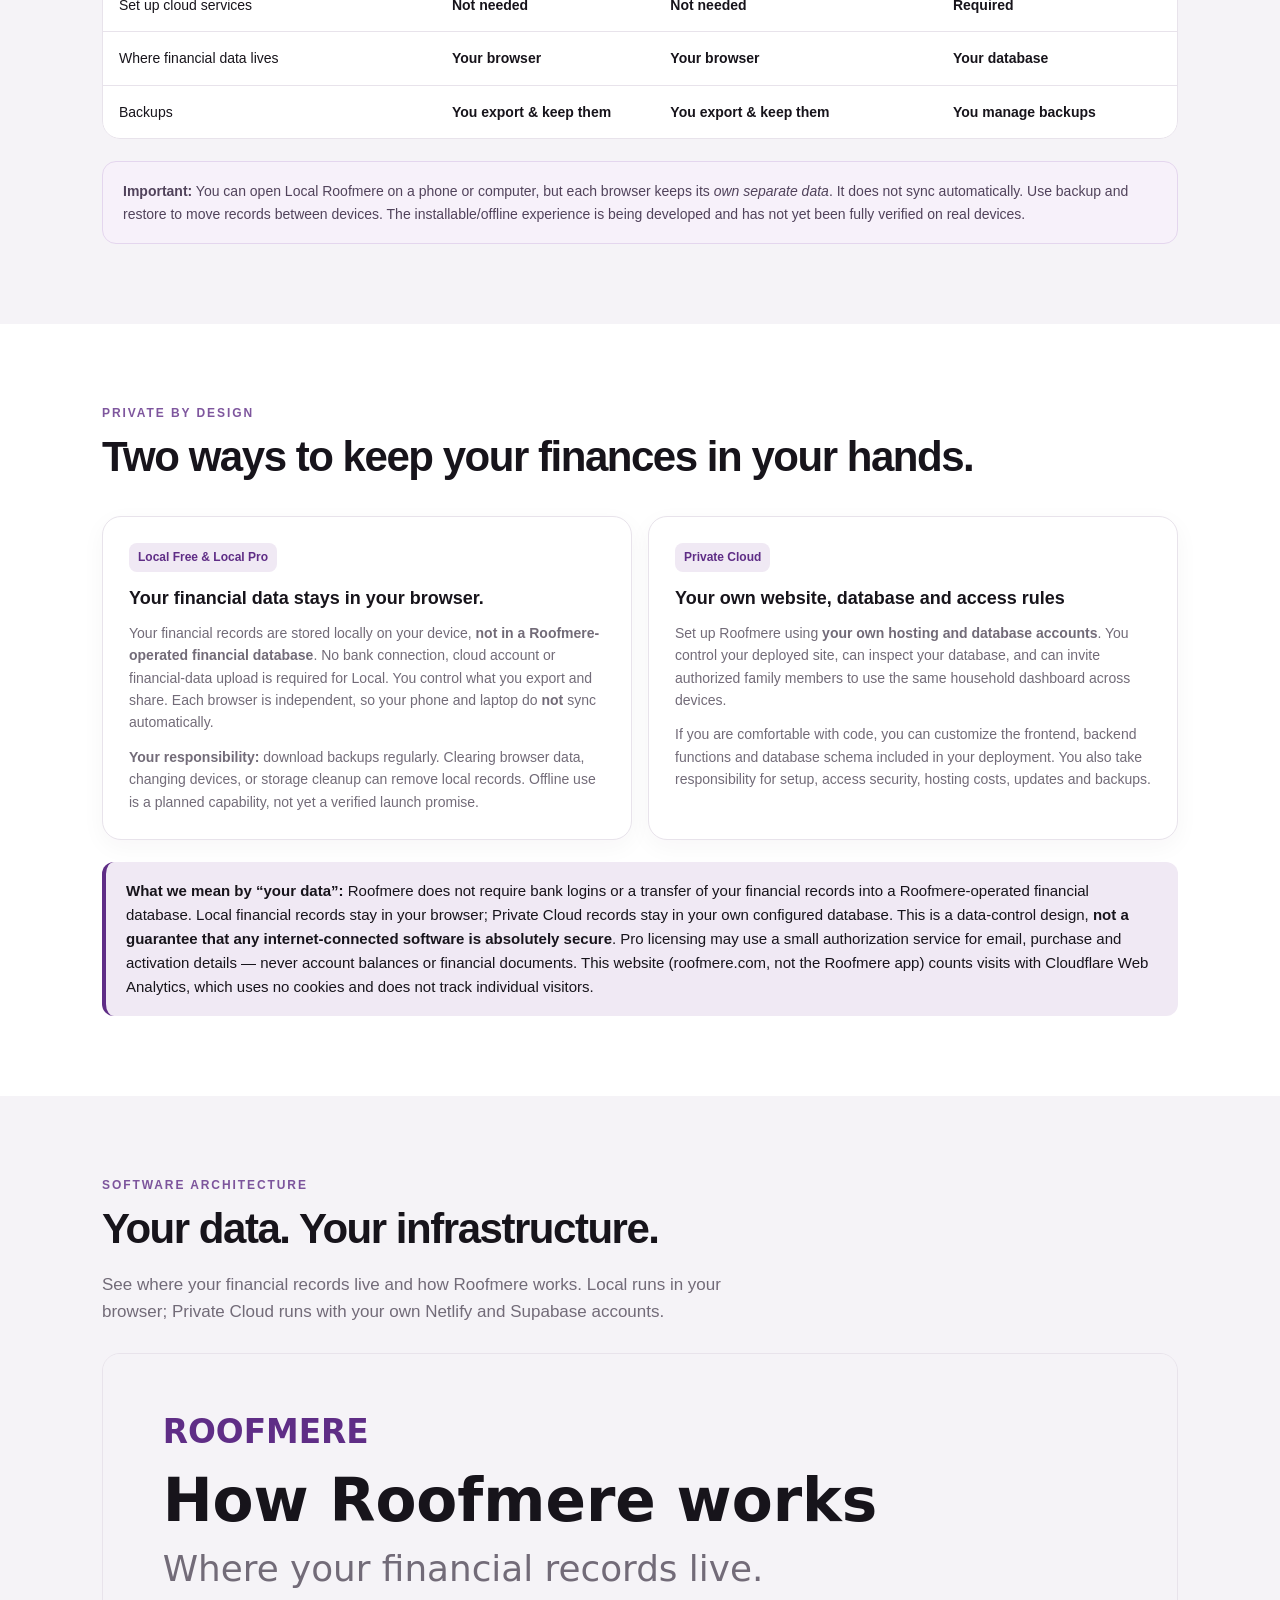
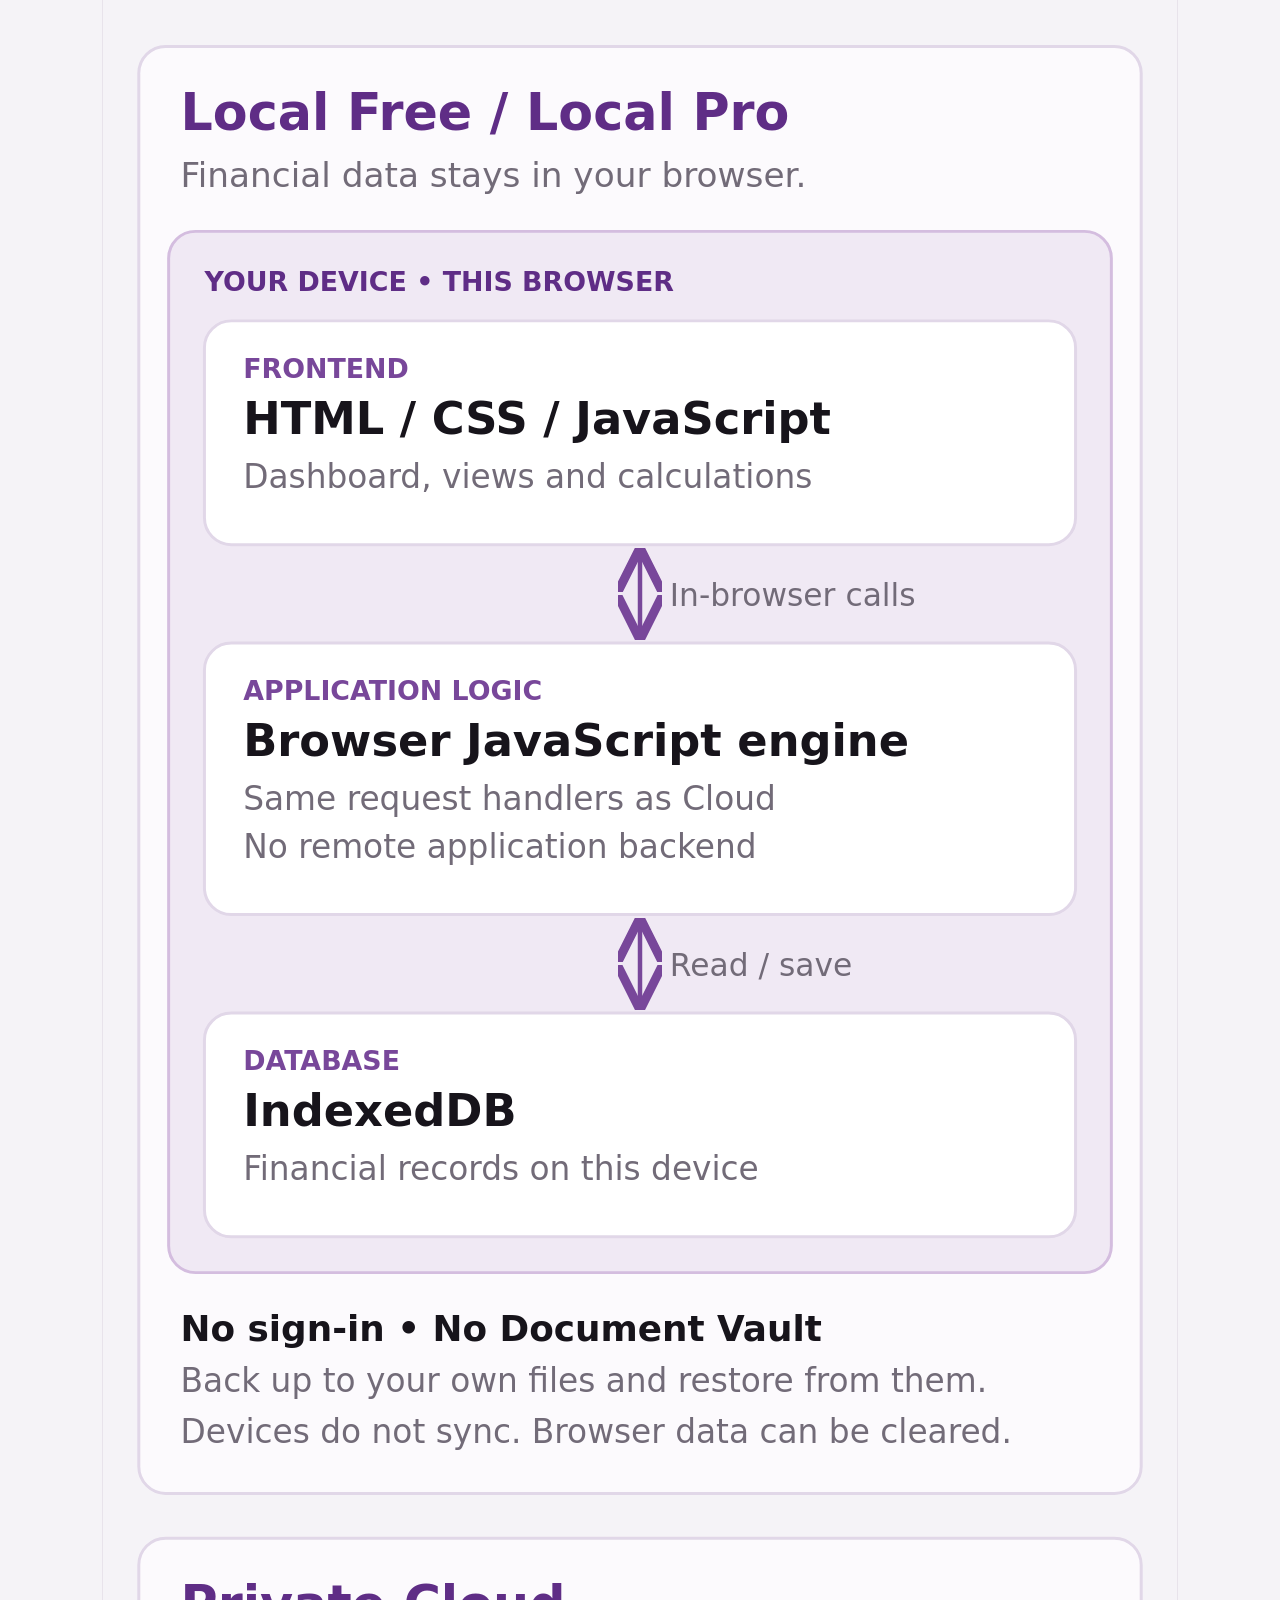
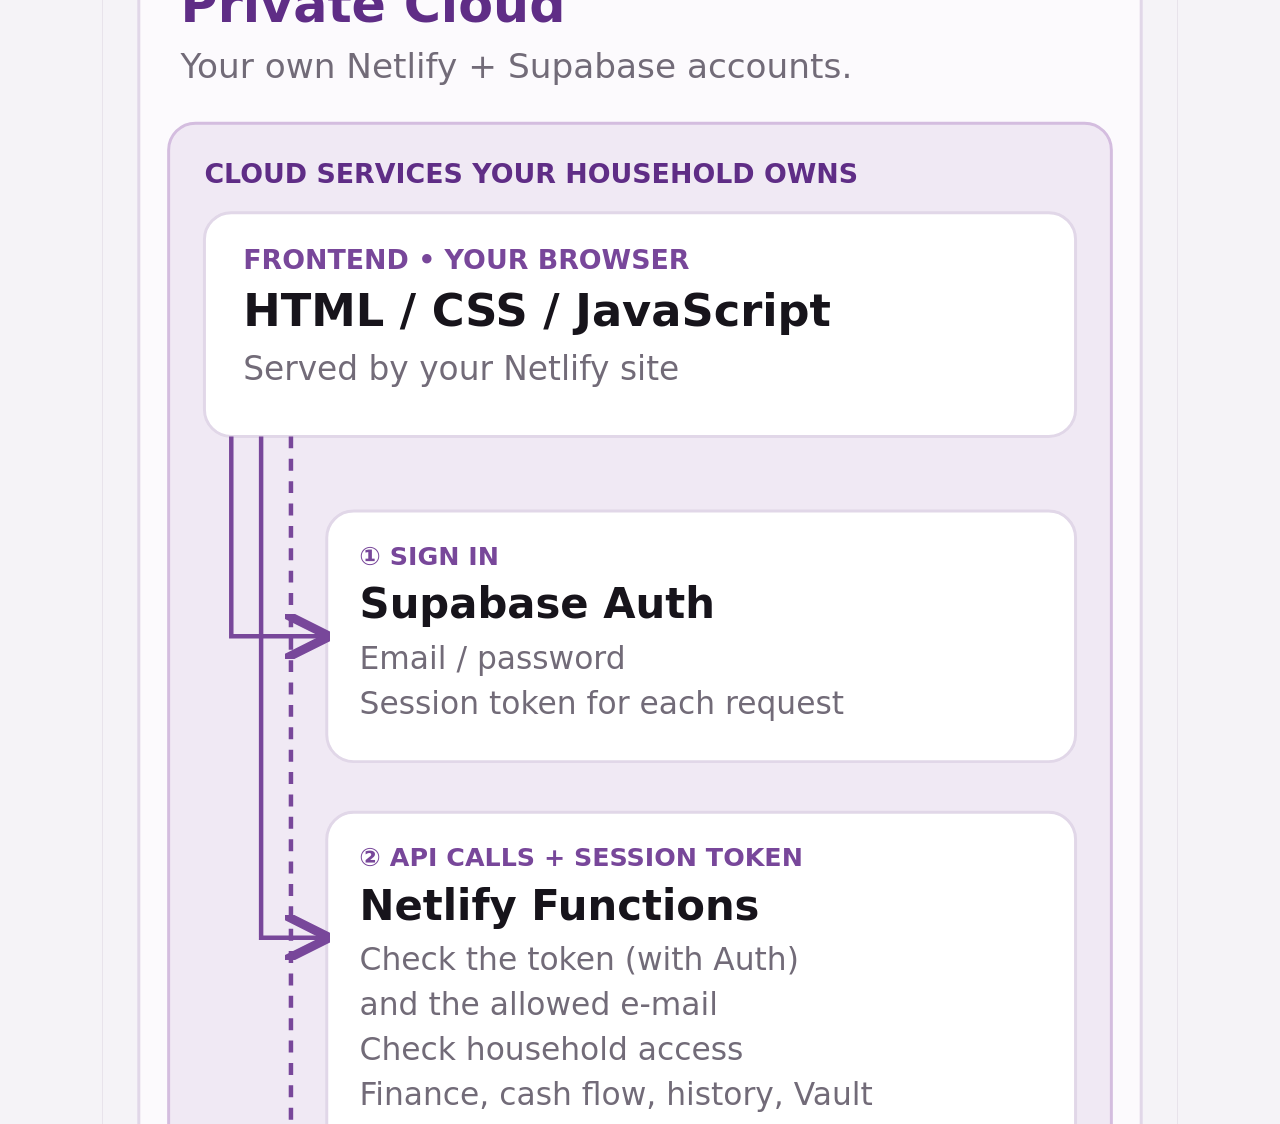
==== commit 20188af1: "Merge 5495306c24bd75bc4cb86ca4f68635b6c6c22e24 into 7c5df7b50fac0ebf028a4671f4b3c66006adb6ea" ====
--- a/index.html
+++ b/index.html
@@ -37,12 +37,13 @@
 <article class="card"><span class="icon">↗</span><h3>Investments & retirement</h3><p>Track investment accounts and retirement savings alongside household wealth.</p></article>
 <article class="card"><span class="icon">⌂</span><h3>Property & mortgages</h3><p>See home equity and mortgage balances; Pro editions add rental detail.</p></article>
 <article class="card"><span class="icon">⇄</span><h3>Track history &amp; changes</h3><p>Pro adds dated snapshots, trends and comparisons, so you can see how your financial picture changes over time.</p></article>
-<article class="card"><span class="icon">⊞</span><h3>Import &amp; update faster</h3><p>Free and Pro include supported app imports (such as Fidelity Full View and Positions), screenshot recognition and custom Excel/CSV field mapping. Pro adds cash-flow transaction imports. Always review recognized figures before saving.</p></article>
+<article class="card"><span class="icon">⊞</span><h3>Import &amp; update faster</h3><p>Free and Pro include supported app imports (such as Fidelity Full View and Positions). Pro adds screenshot recognition, custom Excel/CSV field mapping and cash-flow transaction imports. Always review recognized figures before saving.</p></article>
 <article class="card"><span class="icon">✧</span><h3>Export &amp; back up</h3><p>Export your records and keep recoverable backups. Pro adds privacy-level choices for AI-ready exports and prompts tailored to different financial questions.</p></article>
 </div></div></section>
-<section id="organize" class="whitebg"><div class="wrap"><div class="eyebrow" style="color:var(--purple)">Beyond balances</div><h2>Your financial knowledge deserves a home.</h2><p class="intro">The numbers tell only part of the story. Keep the context, records and decisions behind them — and make that information useful when you need it.</p><div class="grid"><article class="card"><span class="icon">▤</span><h3>Document Vault <span class="tag">Private Cloud</span></h3><p>Keep family records together — such as signed wills, tax documents, insurance policies and property paperwork — in the private Document Vault of your own cloud setup. Local Pro keeps text notes, but Local editions <strong>do not include file uploads or a Document Vault</strong>.</p></article><article class="card"><span class="icon">✎</span><h3>Knowledge &amp; notes <span class="tag">Pro editions</span></h3><p>Preserve financial context, planning notes and household information alongside your numbers, so you do not have to reconstruct the story later.</p></article><article class="card"><span class="icon">✦</span><h3>AI-ready export <span class="tag">Pro editions</span></h3><p>Choose a data-sharing/privacy level for your export, then use question-specific AI-ready prompts for topics such as retirement, investment performance, cash flow or taxes. Different questions can use different relevant financial data. Review every export before sharing; <strong>Roofmere never automatically sends your data to an AI service</strong>.</p></article><article class="card"><span class="icon">◷</span><h3>Financial history</h3><p>Keep dated snapshots and explore changes over time instead of relying only on today's balances. Available in Pro editions.</p></article><article class="card"><span class="icon">⇧</span><h3>Import &amp; batch updates</h3><p>Free and Pro support basic imports from compatible apps, including supported Fidelity Full View and Positions formats, plus screenshot recognition and custom Excel/CSV field mapping. Pro adds cash-flow transaction imports. Verify imported amounts.</p></article><article class="card"><span class="icon">⇩</span><h3>Export &amp; recovery</h3><p>Download and restore your household data. Backups are available across editions; in Local, they are especially important because each browser stores its own records.</p></article></div></div></section><section id="editions" class="whitebg"><div class="wrap"><div class="eyebrow" style="color:var(--purple)">Choose how you use Roofmere</div><h2>Four ways to make your finances clearer.</h2><p class="intro">Choose by how you want to store, import and share your information. Local Free and Local Pro use the same browser app; Demo is a sample mode, not a separate edition. iPhone is planned, not available yet.</p><div class="editions">
-<article class="edition"><span class="tag">Free forever</span><h3>Local Free</h3><div class="price">$0</div><p class="fine">Private browser storage · No cloud setup or bank connection required.</p><ul><li>Unlimited accounts and properties</li><li>Full household net-worth dashboard</li><li>Manual account, property and balance updates</li><li>Basic imports from supported apps, including Fidelity Full View and Positions</li><li>Screenshot import and custom Excel/CSV mapping</li><li>Backup and restore</li></ul><a class="btn" href="https://roofmere.netlify.app/" target="_blank" rel="noopener noreferrer">Open Local Free →</a><p class="fine" style="margin-top:12px">Works offline once opened. Your data stays in this browser: download a backup regularly.</p></article>
-<article class="edition featured"><span class="tag">One-time purchase · Checkout pending</span><h3>Local Pro</h3><div class="price">$39 beta / $49 release</div><p class="fine">Your financial records stay in your browser. No cloud setup required.</p><ul><li>Everything in Local Free</li><li>Cash-flow transaction imports</li><li>History comparisons, reports, planning &amp; AI-ready export</li><li>Knowledge notes (no file Vault in Local)</li><li>30-day refund requests under the existing policy (reason required)</li></ul><a class="btn" href="https://roofmere.netlify.app/?sample" target="_blank" rel="noopener noreferrer">Explore permanent Pro Demo →</a><p class="fine" style="margin-top:12px">Pro Demo remains available with preset fictional data; changes are not saved. It showcases implemented Pro features, not a license for use with your own records.</p></article>
+<section id="use-cases" class="whitebg"><div class="wrap"><div class="eyebrow" style="color:var(--purple)">Real questions · Real context</div><h2>What could your financial data help you understand?</h2><p class="intro">From feeling cash-poor despite a high net worth to evaluating a credit card annual fee, explore practical questions you can investigate using reviewed financial data and an AI assistant of your choice.</p><div class="grid" style="grid-template-columns:repeat(auto-fit,minmax(260px,1fr))"><article class="card"><span class="icon">◈</span><h3>Why do I feel broke when my net worth is high?</h3><p>See the existing AI Context Export walkthrough and explore the difference between assets and available cash.</p><p style="margin-top:14px"><a href="use-cases.html#wealth">Explore the case →</a></p></article><article class="card"><span class="icon">↗</span><h3>Is my annual-fee credit card worth keeping?</h3><p>Explore a proposed rewards comparison using actual spending categories. Full workflow validation is pending.</p><p style="margin-top:14px"><a href="use-cases.html#card">Explore the case →</a></p></article></div><p style="margin-top:22px"><a class="btn" href="use-cases.html">See all use cases →</a></p></div></section>
+<section id="organize" class="whitebg"><div class="wrap"><div class="eyebrow" style="color:var(--purple)">Beyond balances</div><h2>Your financial knowledge deserves a home.</h2><p class="intro">The numbers tell only part of the story. Keep the context, records and decisions behind them — and make that information useful when you need it.</p><div class="grid"><article class="card"><span class="icon">▤</span><h3>Document Vault <span class="tag">Private Cloud</span></h3><p>Keep family records together — such as signed wills, tax documents, insurance policies and property paperwork — in the private Document Vault of your own cloud setup. Local Pro keeps text notes, but Local editions <strong>do not include file uploads or a Document Vault</strong>.</p></article><article class="card"><span class="icon">✎</span><h3>Knowledge &amp; notes <span class="tag">Pro editions</span></h3><p>Preserve financial context, planning notes and household information alongside your numbers, so you do not have to reconstruct the story later.</p></article><article class="card"><span class="icon">✦</span><h3>AI-ready export <span class="tag">Pro editions</span></h3><p>Choose a data-sharing/privacy level for your export, then use question-specific AI-ready prompts for topics such as retirement, investment performance, cash flow or taxes. Different questions can use different relevant financial data. Review every export before sharing; <strong>Roofmere never automatically sends your data to an AI service</strong>.</p></article><article class="card"><span class="icon">◷</span><h3>Financial history</h3><p>Keep dated snapshots and explore changes over time instead of relying only on today's balances. Available in Pro editions.</p></article><article class="card"><span class="icon">⇧</span><h3>Import &amp; batch updates</h3><p>Free and Pro support basic imports from compatible apps, including supported Fidelity Full View and Positions formats. Pro adds screenshot recognition, custom Excel/CSV field mapping and cash-flow transaction imports. Verify imported amounts.</p></article><article class="card"><span class="icon">⇩</span><h3>Export &amp; recovery</h3><p>Download and restore your household data. Backups are available across editions; in Local, they are especially important because each browser stores its own records.</p></article></div></div></section><section id="editions" class="whitebg"><div class="wrap"><div class="eyebrow" style="color:var(--purple)">Choose how you use Roofmere</div><h2>Four ways to make your finances clearer.</h2><p class="intro">Choose by how you want to store, import and share your information. Local Free and Local Pro use the same browser app; Demo is a sample mode, not a separate edition. iPhone is planned, not available yet.</p><div class="editions">
+<article class="edition"><span class="tag">Free forever</span><h3>Local Free</h3><div class="price">$0</div><p class="fine">Private browser storage · No cloud setup or bank connection required.</p><ul><li>Unlimited accounts and properties</li><li>Full household net-worth dashboard</li><li>Manual account, property and balance updates</li><li>Basic imports from supported apps, including Fidelity Full View and Positions</li><li>Backup and restore</li></ul><a class="btn" href="https://roofmere.netlify.app/" target="_blank" rel="noopener noreferrer">Open Local Free →</a><p class="fine" style="margin-top:12px">Works offline once opened. Your data stays in this browser: download a backup regularly.</p></article>
+<article class="edition featured"><span class="tag">One-time purchase · Checkout pending</span><h3>Local Pro</h3><div class="price">$39 beta / $49 release</div><p class="fine">Your financial records stay in your browser. No cloud setup required.</p><ul><li>Everything in Local Free</li><li>Import files: supported Fidelity exports, custom Excel/CSV mapping and cash-flow transactions</li><li>Screenshot Import (image recognition)</li><li>History comparisons, reports, planning &amp; AI-ready export</li><li>Knowledge notes (no file Vault in Local)</li><li>30-day refund requests under the existing policy (reason required)</li></ul><a class="btn" href="https://roofmere.netlify.app/?sample" target="_blank" rel="noopener noreferrer">Explore permanent Pro Demo →</a><p class="fine" style="margin-top:12px">Pro Demo remains available with preset fictional data; changes are not saved. It showcases implemented Pro features, not a license for use with your own records.</p></article>
 <article class="edition"><span class="tag">Available · Self-hosted beta</span><h3>Private Cloud</h3><div class="price">One-time template</div><p class="fine">Deploy into your own Netlify and Supabase accounts.</p><ul><li>Share one household view with multiple authorized people; cross-device sync</li><li>Advanced analysis, history &amp; AI-ready export</li><li>Document Vault, financial knowledge &amp; notes</li><li>Your own cloud database and hosting controls</li><li>Setup and ongoing maintenance required</li></ul><a class="btn" href="https://lilycao.gumroad.com/l/roofmere" target="_blank" rel="noopener noreferrer">Get Private Cloud beta →</a><div class="cloud-video" style="margin-top:22px;padding-top:18px;border-top:1px solid var(--line)"><h4 style="margin:0 0 8px">Private Cloud setup tutorial</h4><p class="fine">Cloud only: learn how to deploy to your own Netlify and Supabase accounts. Local editions need no cloud setup.</p><a class="btn" href="https://youtu.be/JVVJcDkPMus" target="_blank" rel="noopener noreferrer" style="margin-top:12px">▶ Watch Cloud Setup Video ↗</a></div></article>
 <article class="edition"><span class="tag">Coming Soon · Not available yet</span><h3>iPhone App</h3><div class="price">Coming Soon</div><p class="fine">A native, personal-first way to keep your financial information on your iPhone, with iCloud as a planned storage/sync option.</p><ul><li>Designed for iPhone-first use</li><li>Keep personal data on your device</li><li>iCloud storage and sync are planned, subject to final implementation</li><li>No self-hosted server setup</li></ul><p class="fine">Features, release date, pricing and iCloud behavior are not finalized. No download or pre-order is available.</p></article></div><p class="compare-note">Local Pro: $39 beta / $49 full release, one-time. The existing 30-day refund-request policy applies (reason required). Gumroad is used only for the Private Cloud self-hosted beta; it is not a Local Pro checkout or Demo destination.</p></div></section>
 <section id="compare"><div class="wrap"><div class="eyebrow" style="color:var(--purple)">At a glance</div><h2>Three available editions. iPhone coming soon.</h2><p class="intro">Local means <strong>one device/browser at a time</strong> — simple, private, and no cloud setup. Private Cloud means <strong>your own shared website</strong> — with more control and more setup.</p><div class="compare-scroll" tabindex="0" role="region" aria-label="Roofmere edition comparison table"><table class="compare-table"><thead><tr><th scope="col">What matters</th><th scope="col">Local Free</th><th scope="col">Local Pro</th><th scope="col">Private Cloud</th></tr></thead><tbody>
@@ -50,7 +51,7 @@
 <tr><td>How you use it</td><td>Open in a browser</td><td>Same browser, Pro unlocked</td><td>Visit your own website</td></tr>
 <tr><td>Accounts</td><td>Unlimited</td><td>Unlimited</td><td>Unlimited</td></tr>
 <tr><td>Properties</td><td>Unlimited</td><td>Unlimited</td><td>Unlimited</td></tr>
-<tr><td>Manual account / property entry and balance updates</td><td>✓</td><td>✓</td><td>✓</td></tr><tr><td>Supported app import (Fidelity Full View / Positions, etc.)</td><td>✓</td><td>✓</td><td>✓</td></tr><tr><td>Screenshot Import</td><td>✓</td><td>✓</td><td>✓</td></tr><tr><td>Custom Excel/CSV field mapping</td><td>✓</td><td>✓</td><td>✓</td></tr><tr><td>Cash-flow transaction import</td><td>—</td><td>✓</td><td>✓</td></tr>
+<tr><td>Manual account / property entry and balance updates</td><td>✓</td><td>✓</td><td>✓</td></tr><tr><td>Supported app import (Fidelity Full View / Positions, etc.)</td><td>✓</td><td>✓</td><td>✓</td></tr><tr><td>Screenshot Import</td><td>—</td><td>✓</td><td>✓</td></tr><tr><td>Custom Excel/CSV field mapping</td><td>—</td><td>✓</td><td>✓</td></tr><tr><td>Cash-flow transaction import</td><td>—</td><td>✓</td><td>✓</td></tr>
 <tr><td>Advanced planning &amp; reports</td><td>—</td><td>✓</td><td>✓</td></tr><tr><td>History &amp; dated trends</td><td>Current values</td><td>✓</td><td>✓</td></tr><tr><td>AI-ready financial export</td><td>—</td><td>✓</td><td>✓</td></tr><tr><td>Financial notes &amp; knowledge</td><td>—</td><td>✓</td><td>✓</td></tr><tr><td>Document Vault (file storage)</td><td>—</td><td>—</td><td>✓</td></tr><tr><td>Data backup / restore</td><td>✓</td><td>✓</td><td>✓</td></tr>
 <tr><td>Demo</td><td colspan="3">Sample mode of the browser app, not a separate product or purchase</td></tr><tr><td>Local Pro price</td><td>Free forever</td><td>$39 beta / $49 release · one-time</td><td>Separate self-hosted offer</td></tr><tr><td>Local Pro refund requests</td><td>—</td><td>Within 30 days · reason required</td><td>Separate policy</td></tr>
 <tr><td>Sync between devices</td><td>No</td><td>No</td><td>Yes, through your site</td></tr>
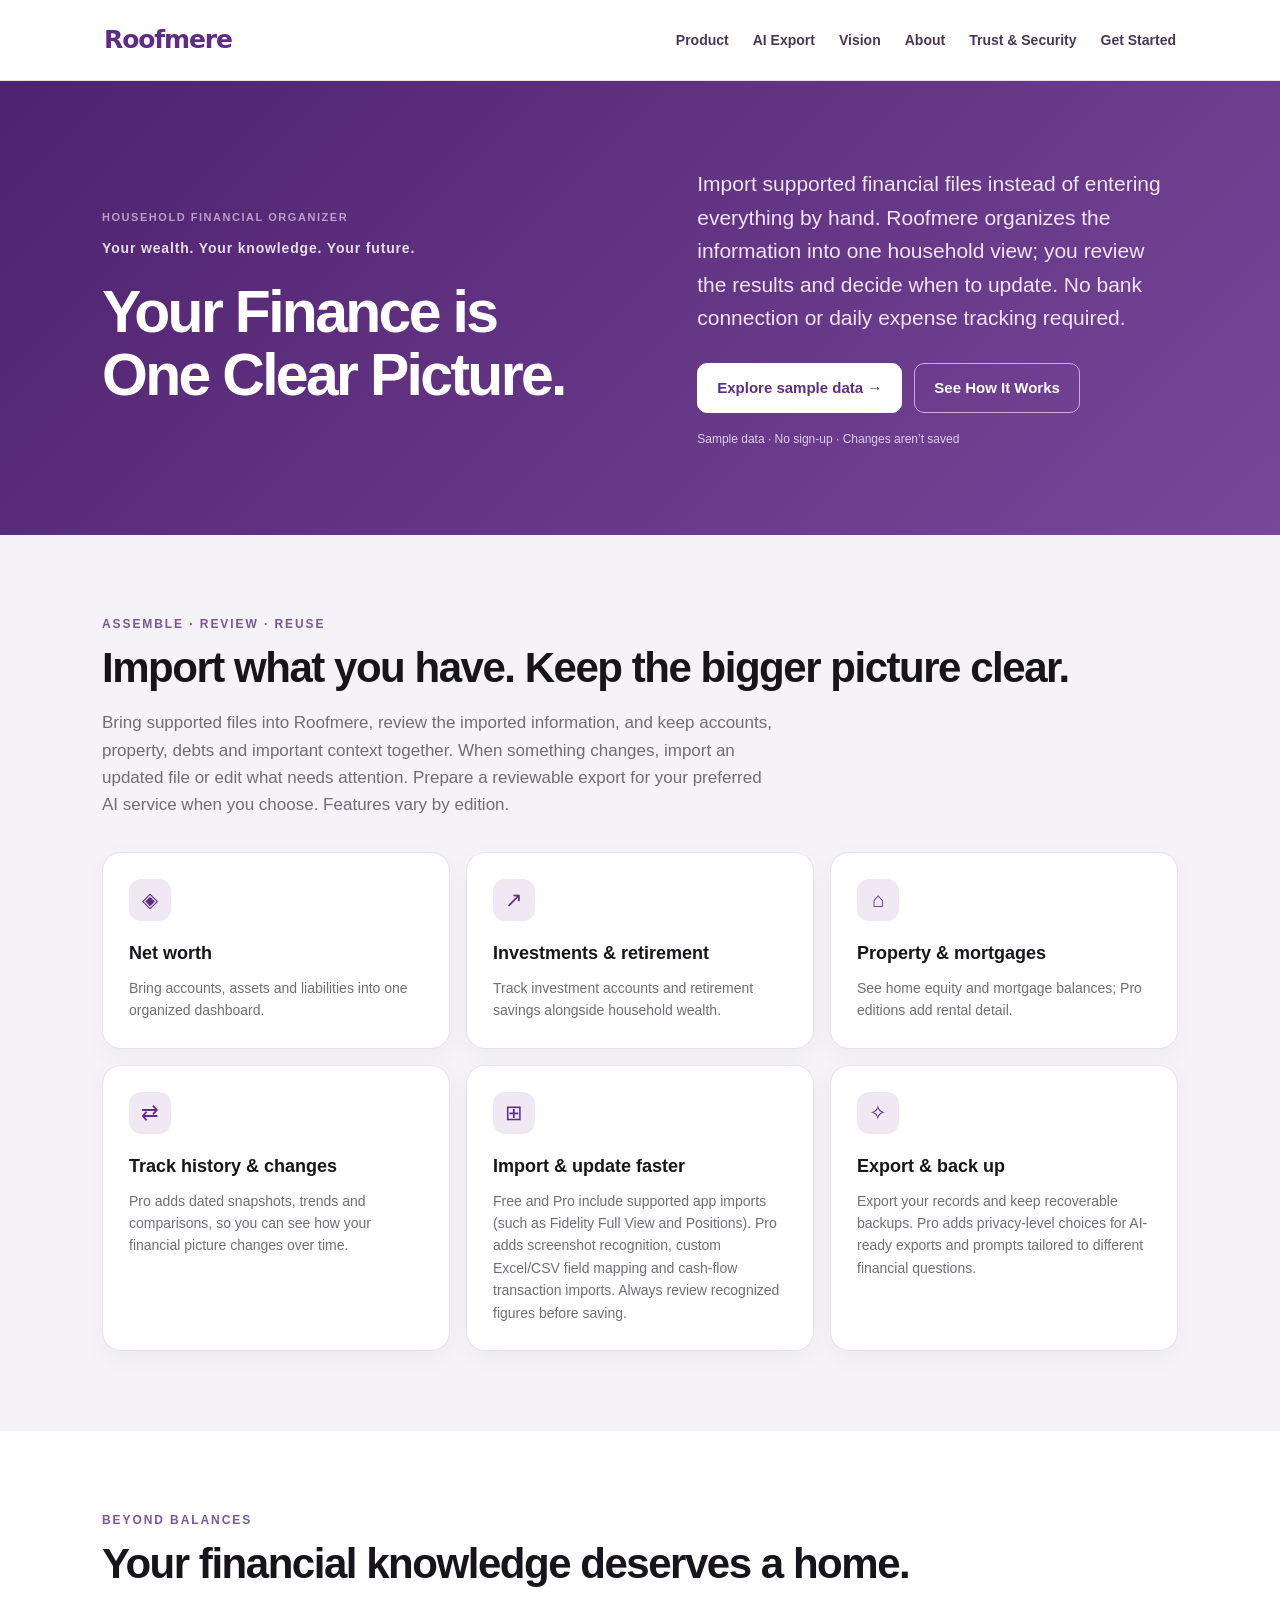
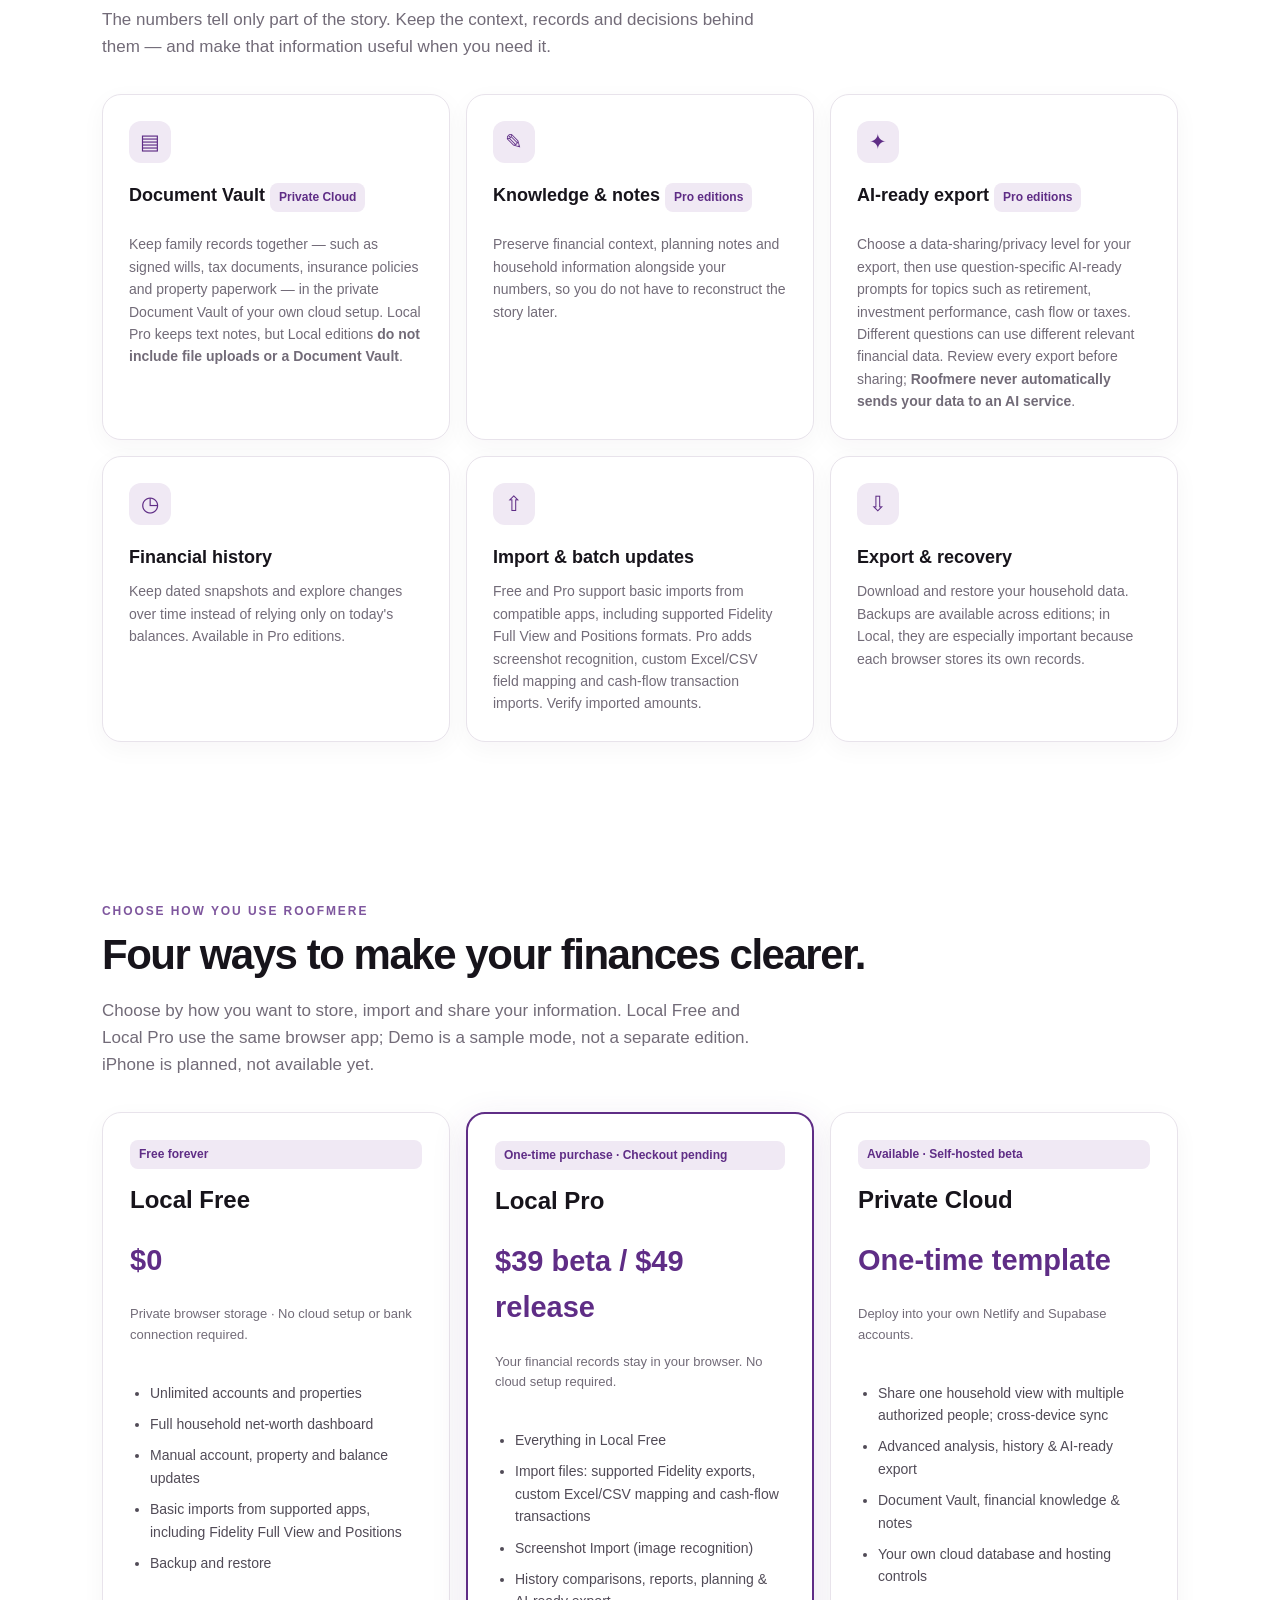
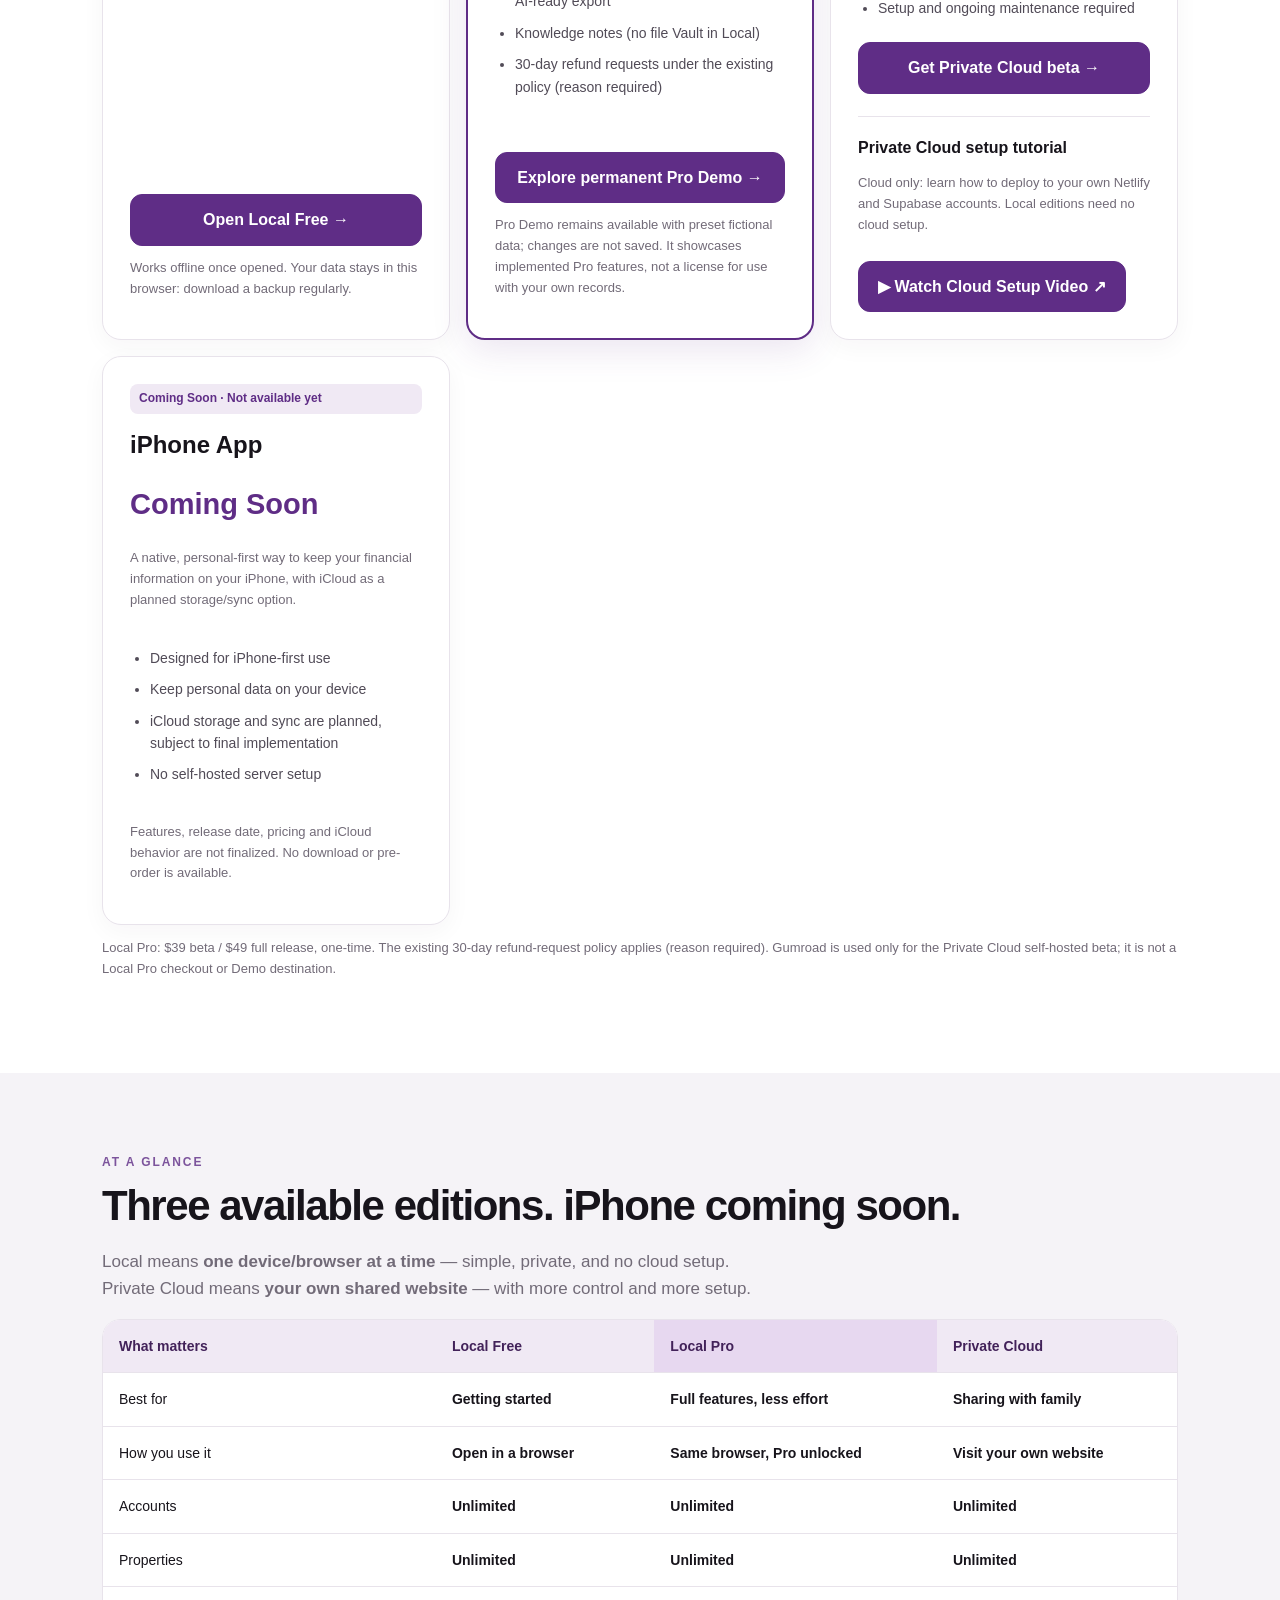
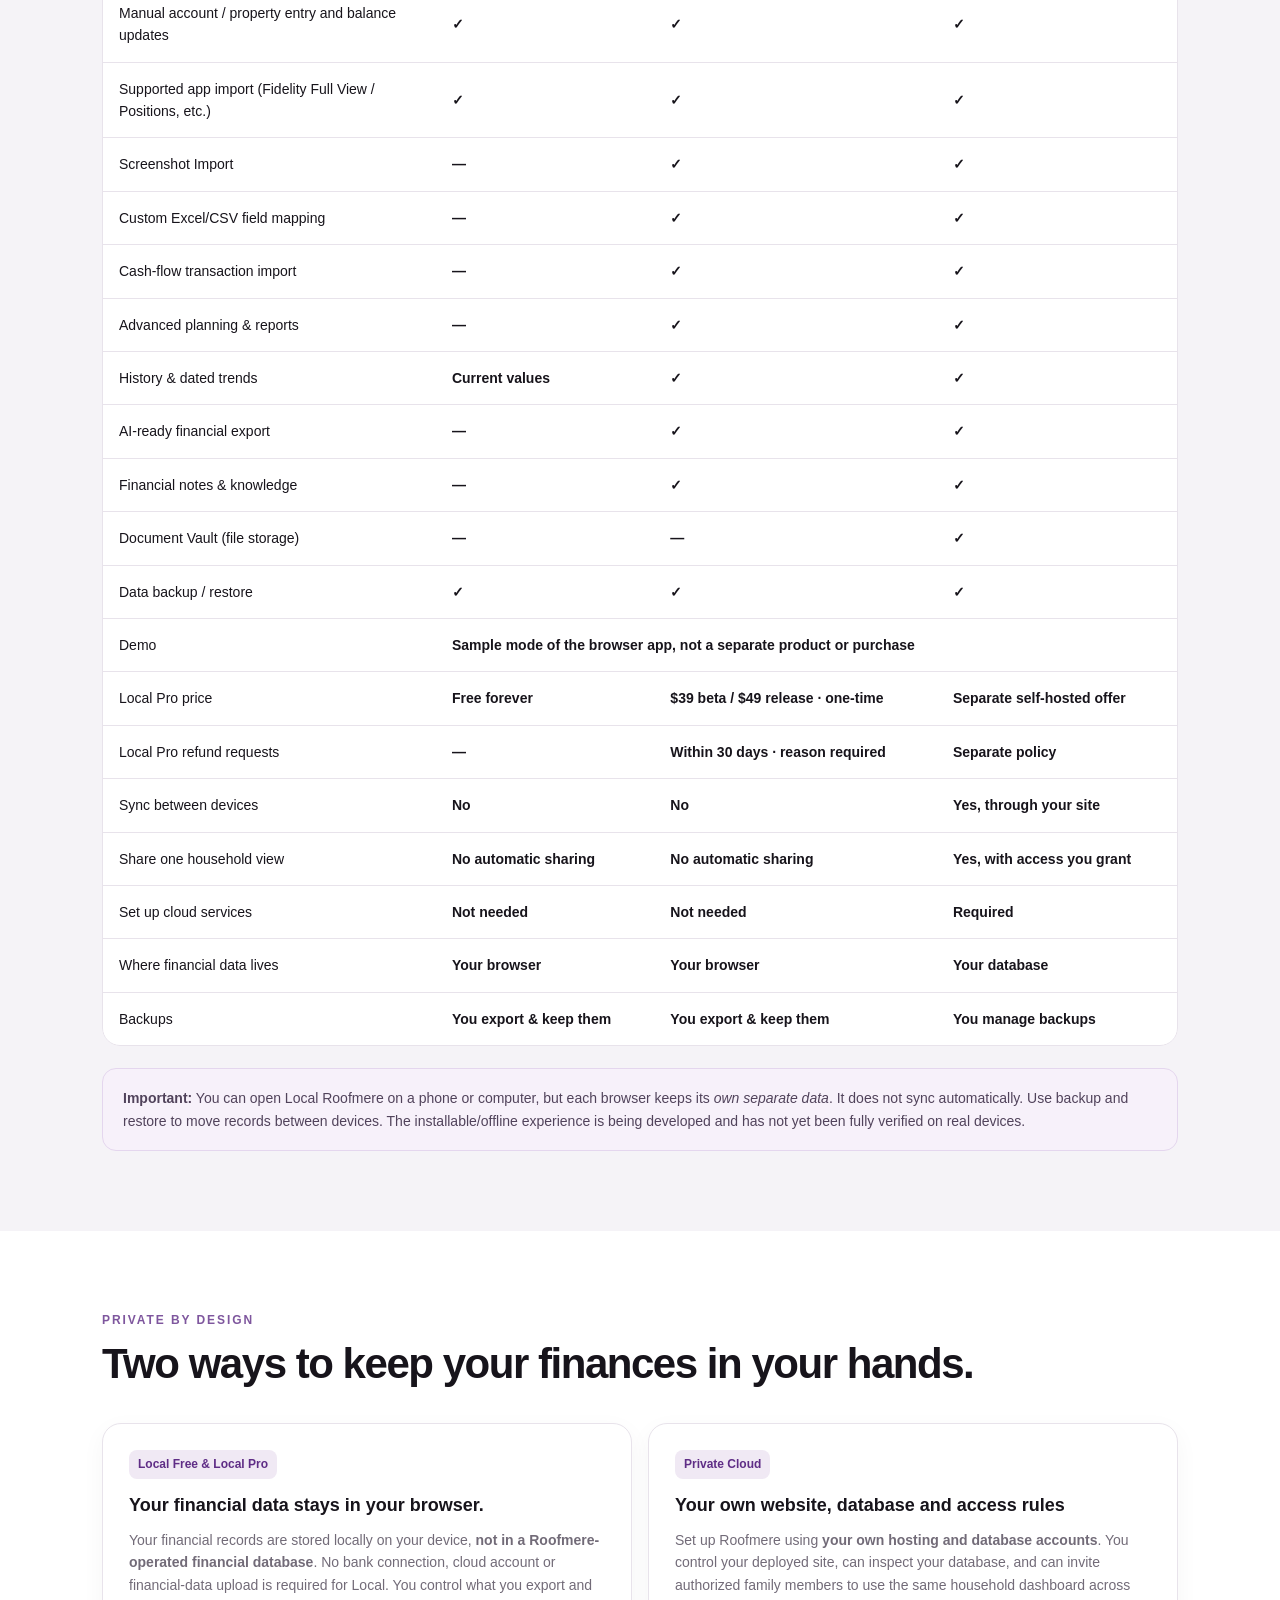
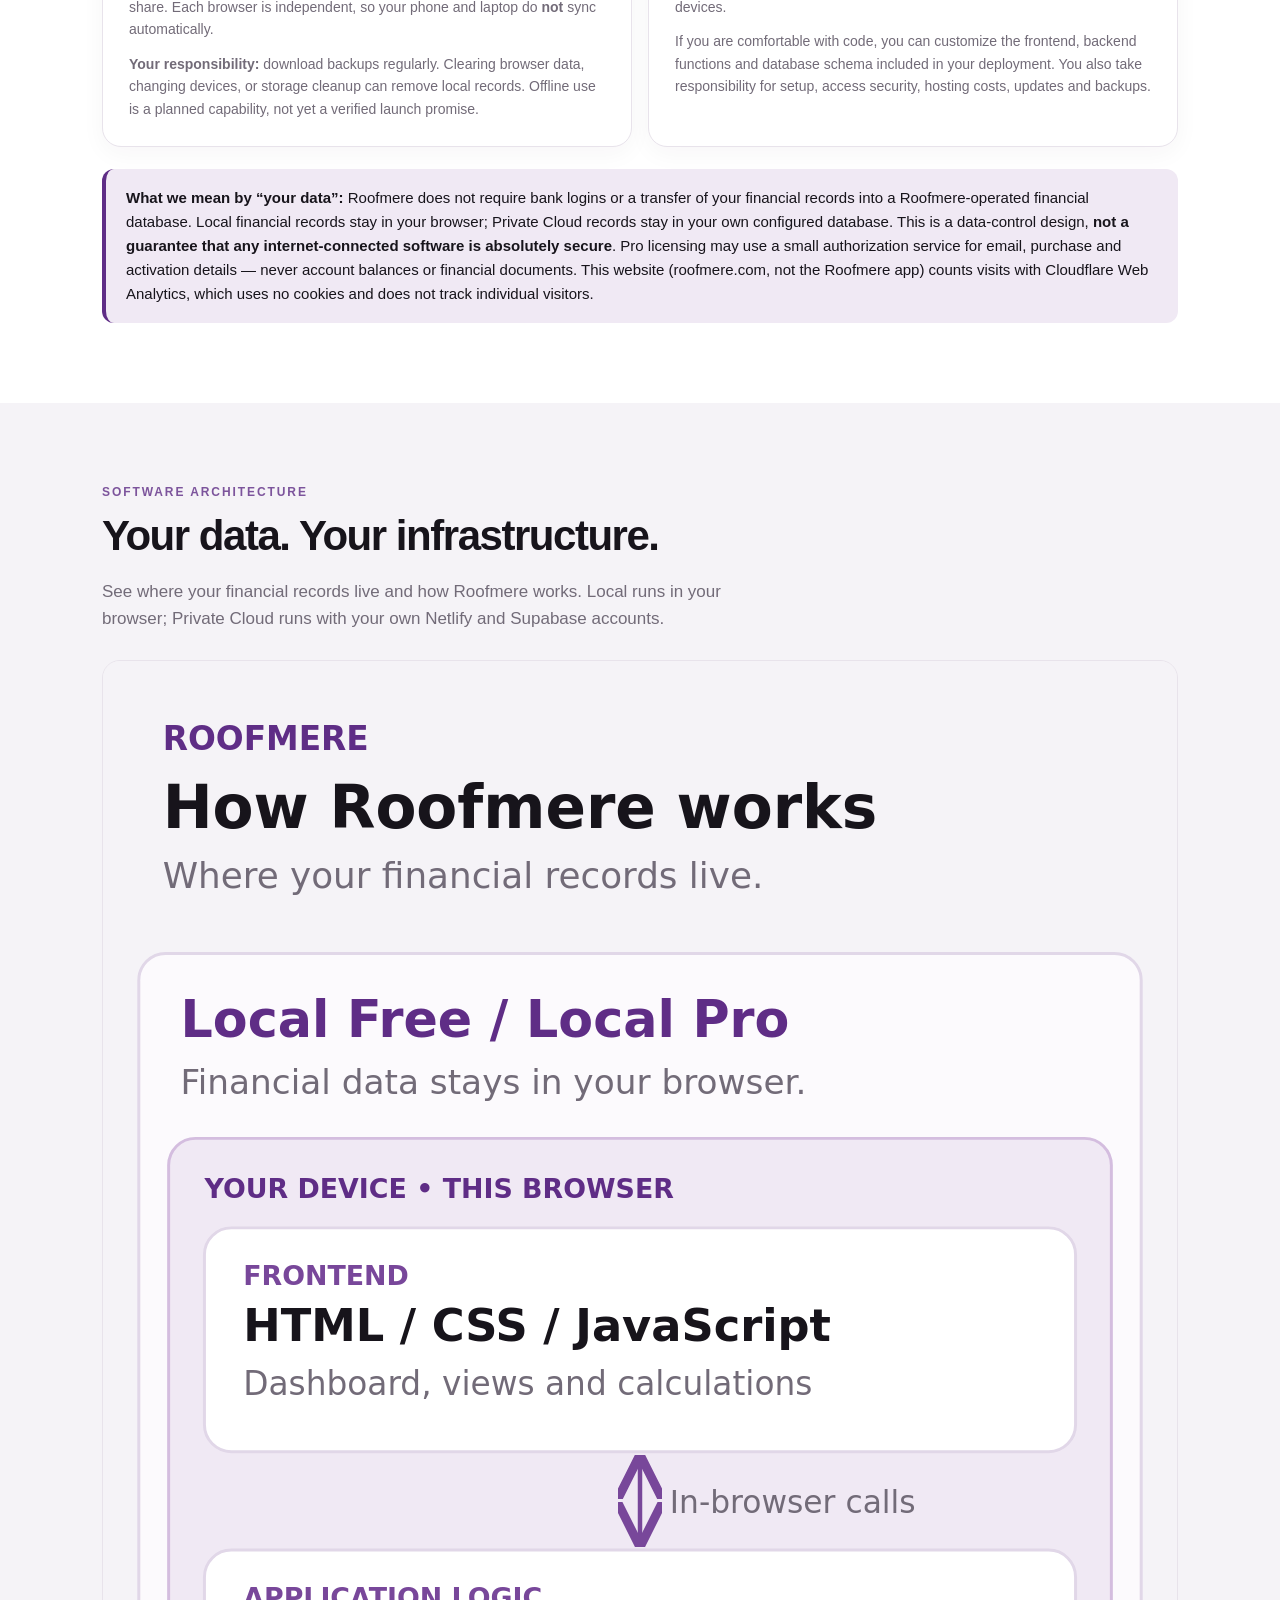
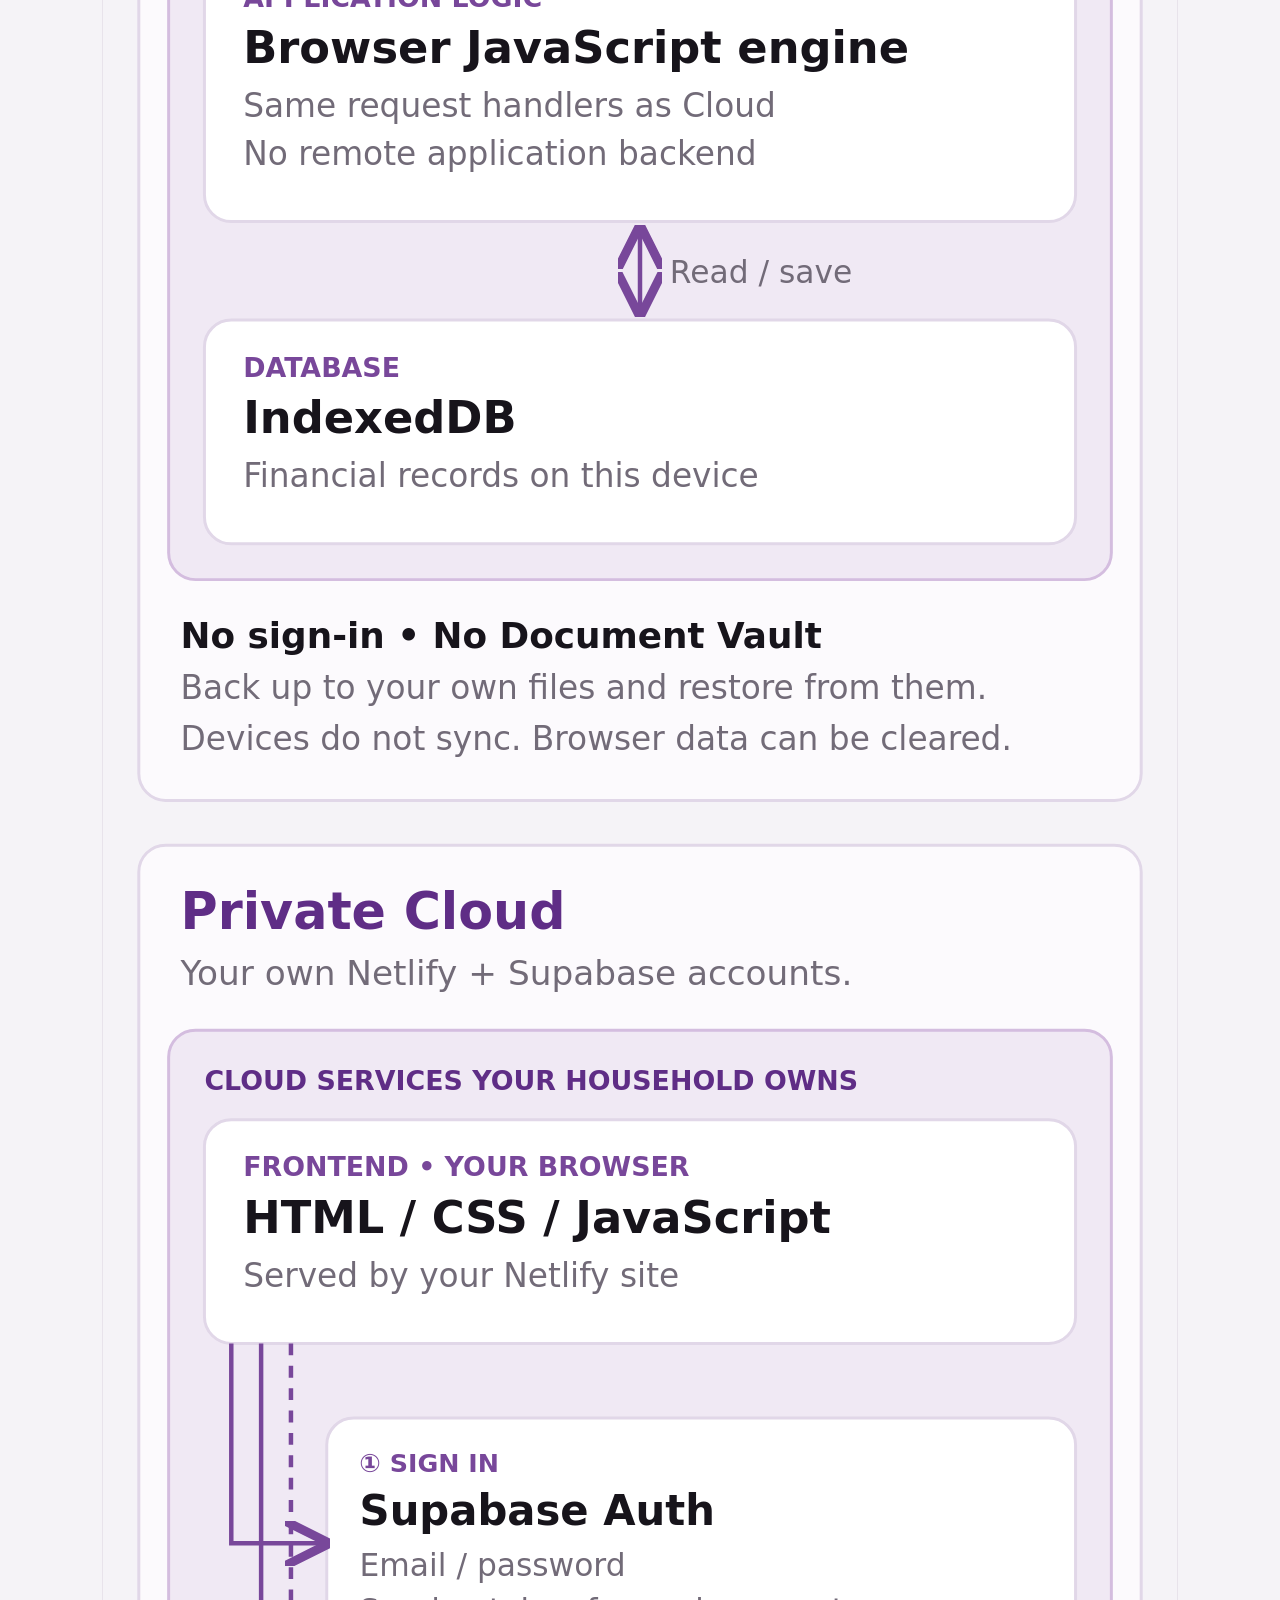
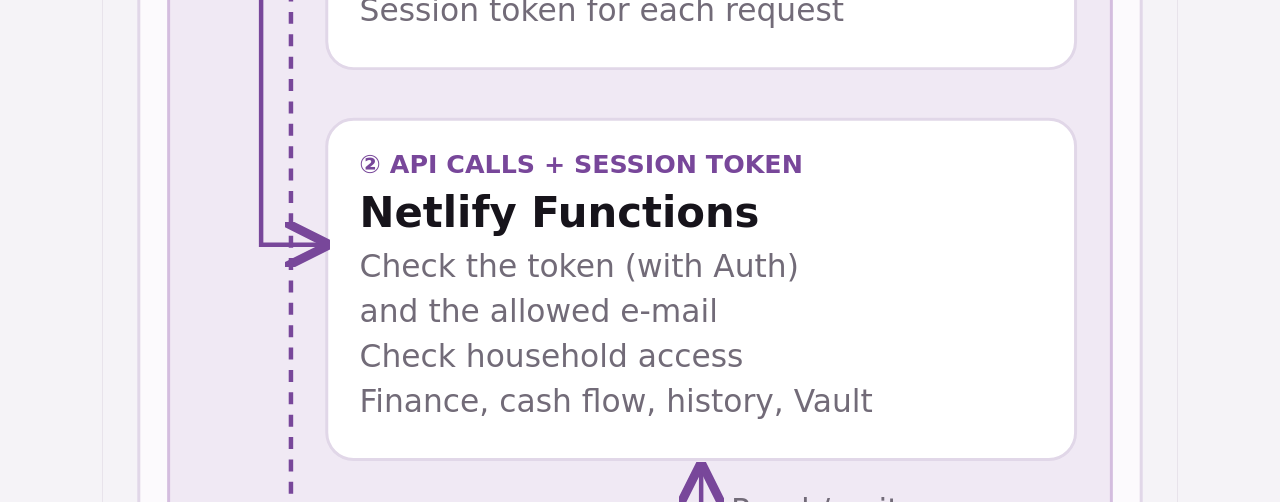
==== commit 26f3113a: "Terms and FAQ: Local Pro licence limits (3 at a time, 5 different browsers per licence year) (#35) M" ====
--- a/index.html
+++ b/index.html
@@ -40,7 +40,6 @@
 <article class="card"><span class="icon">⊞</span><h3>Import &amp; update faster</h3><p>Free and Pro include supported app imports (such as Fidelity Full View and Positions). Pro adds screenshot recognition, custom Excel/CSV field mapping and cash-flow transaction imports. Always review recognized figures before saving.</p></article>
 <article class="card"><span class="icon">✧</span><h3>Export &amp; back up</h3><p>Export your records and keep recoverable backups. Pro adds privacy-level choices for AI-ready exports and prompts tailored to different financial questions.</p></article>
 </div></div></section>
-<section id="use-cases" class="whitebg"><div class="wrap"><div class="eyebrow" style="color:var(--purple)">Real questions · Real context</div><h2>What could your financial data help you understand?</h2><p class="intro">From feeling cash-poor despite a high net worth to evaluating a credit card annual fee, explore practical questions you can investigate using reviewed financial data and an AI assistant of your choice.</p><div class="grid" style="grid-template-columns:repeat(auto-fit,minmax(260px,1fr))"><article class="card"><span class="icon">◈</span><h3>Why do I feel broke when my net worth is high?</h3><p>See the existing AI Context Export walkthrough and explore the difference between assets and available cash.</p><p style="margin-top:14px"><a href="use-cases.html#wealth">Explore the case →</a></p></article><article class="card"><span class="icon">↗</span><h3>Is my annual-fee credit card worth keeping?</h3><p>Explore a proposed rewards comparison using actual spending categories. Full workflow validation is pending.</p><p style="margin-top:14px"><a href="use-cases.html#card">Explore the case →</a></p></article></div><p style="margin-top:22px"><a class="btn" href="use-cases.html">See all use cases →</a></p></div></section>
 <section id="organize" class="whitebg"><div class="wrap"><div class="eyebrow" style="color:var(--purple)">Beyond balances</div><h2>Your financial knowledge deserves a home.</h2><p class="intro">The numbers tell only part of the story. Keep the context, records and decisions behind them — and make that information useful when you need it.</p><div class="grid"><article class="card"><span class="icon">▤</span><h3>Document Vault <span class="tag">Private Cloud</span></h3><p>Keep family records together — such as signed wills, tax documents, insurance policies and property paperwork — in the private Document Vault of your own cloud setup. Local Pro keeps text notes, but Local editions <strong>do not include file uploads or a Document Vault</strong>.</p></article><article class="card"><span class="icon">✎</span><h3>Knowledge &amp; notes <span class="tag">Pro editions</span></h3><p>Preserve financial context, planning notes and household information alongside your numbers, so you do not have to reconstruct the story later.</p></article><article class="card"><span class="icon">✦</span><h3>AI-ready export <span class="tag">Pro editions</span></h3><p>Choose a data-sharing/privacy level for your export, then use question-specific AI-ready prompts for topics such as retirement, investment performance, cash flow or taxes. Different questions can use different relevant financial data. Review every export before sharing; <strong>Roofmere never automatically sends your data to an AI service</strong>.</p></article><article class="card"><span class="icon">◷</span><h3>Financial history</h3><p>Keep dated snapshots and explore changes over time instead of relying only on today's balances. Available in Pro editions.</p></article><article class="card"><span class="icon">⇧</span><h3>Import &amp; batch updates</h3><p>Free and Pro support basic imports from compatible apps, including supported Fidelity Full View and Positions formats. Pro adds screenshot recognition, custom Excel/CSV field mapping and cash-flow transaction imports. Verify imported amounts.</p></article><article class="card"><span class="icon">⇩</span><h3>Export &amp; recovery</h3><p>Download and restore your household data. Backups are available across editions; in Local, they are especially important because each browser stores its own records.</p></article></div></div></section><section id="editions" class="whitebg"><div class="wrap"><div class="eyebrow" style="color:var(--purple)">Choose how you use Roofmere</div><h2>Four ways to make your finances clearer.</h2><p class="intro">Choose by how you want to store, import and share your information. Local Free and Local Pro use the same browser app; Demo is a sample mode, not a separate edition. iPhone is planned, not available yet.</p><div class="editions">
 <article class="edition"><span class="tag">Free forever</span><h3>Local Free</h3><div class="price">$0</div><p class="fine">Private browser storage · No cloud setup or bank connection required.</p><ul><li>Unlimited accounts and properties</li><li>Full household net-worth dashboard</li><li>Manual account, property and balance updates</li><li>Basic imports from supported apps, including Fidelity Full View and Positions</li><li>Backup and restore</li></ul><a class="btn" href="https://roofmere.netlify.app/" target="_blank" rel="noopener noreferrer">Open Local Free →</a><p class="fine" style="margin-top:12px">Works offline once opened. Your data stays in this browser: download a backup regularly.</p></article>
 <article class="edition featured"><span class="tag">One-time purchase · Checkout pending</span><h3>Local Pro</h3><div class="price">$39 beta / $49 release</div><p class="fine">Your financial records stay in your browser. No cloud setup required.</p><ul><li>Everything in Local Free</li><li>Import files: supported Fidelity exports, custom Excel/CSV mapping and cash-flow transactions</li><li>Screenshot Import (image recognition)</li><li>History comparisons, reports, planning &amp; AI-ready export</li><li>Knowledge notes (no file Vault in Local)</li><li>30-day refund requests under the existing policy (reason required)</li></ul><a class="btn" href="https://roofmere.netlify.app/?sample" target="_blank" rel="noopener noreferrer">Explore permanent Pro Demo →</a><p class="fine" style="margin-top:12px">Pro Demo remains available with preset fictional data; changes are not saved. It showcases implemented Pro features, not a license for use with your own records.</p></article>
@@ -62,5 +61,5 @@
 </tbody></table></div><div class="note-panel"><strong>Important:</strong> You can open Local Roofmere on a phone or computer, but each browser keeps its <em>own separate data</em>. It does not sync automatically. Use backup and restore to move records between devices. The installable/offline experience is being developed and has not yet been fully verified on real devices.</div></div></section><section id="privacy" class="whitebg"><div class="wrap"><div class="eyebrow" style="color:var(--purple)">Private by design</div><h2>Two ways to keep your finances in your hands.</h2><div class="grid" style="grid-template-columns:repeat(auto-fit,minmax(270px,1fr))"><article class="card"><span class="tag">Local Free &amp; Local Pro</span><h3>Your financial data stays in your browser.</h3><p>Your financial records are stored locally on your device, <strong>not in a Roofmere-operated financial database</strong>. No bank connection, cloud account or financial-data upload is required for Local. You control what you export and share. Each browser is independent, so your phone and laptop do <strong>not</strong> sync automatically.</p><p style="margin-top:12px"><strong>Your responsibility:</strong> download backups regularly. Clearing browser data, changing devices, or storage cleanup can remove local records. Offline use is a planned capability, not yet a verified launch promise.</p></article><article class="card"><span class="tag">Private Cloud</span><h3>Your own website, database and access rules</h3><p>Set up Roofmere using <strong>your own hosting and database accounts</strong>. You control your deployed site, can inspect your database, and can invite authorized family members to use the same household dashboard across devices.</p><p style="margin-top:12px">If you are comfortable with code, you can customize the frontend, backend functions and database schema included in your deployment. You also take responsibility for setup, access security, hosting costs, updates and backups.</p></article></div><div class="privacy-callout"><strong>What we mean by “your data”:</strong> Roofmere does not require bank logins or a transfer of your financial records into a Roofmere-operated financial database. Local financial records stay in your browser; Private Cloud records stay in your own configured database. This is a data-control design, <strong>not a guarantee that any internet-connected software is absolutely secure</strong>. Pro licensing may use a small authorization service for email, purchase and activation details — never account balances or financial documents. This website (roofmere.com, not the Roofmere app) counts visits with Cloudflare Web Analytics, which uses no cookies and does not track individual visitors.</div></div></section>
 <section id="architecture"><div class="wrap"><div class="eyebrow" style="color:var(--purple)">Software architecture</div><h2>Your data. Your infrastructure.</h2><p class="intro">See where your financial records live and how Roofmere works. Local runs in your browser; Private Cloud runs with your own Netlify and Supabase accounts.</p><figure class="architecture-figure"><div class="architecture-scroll" role="group" aria-label="Roofmere architecture diagram"><picture><source media="(max-width: 700px)" srcset="assets/roofmere-architecture-mobile.svg" width="720" height="3040"><img src="assets/roofmere-architecture.svg" width="1440" height="1190" loading="lazy" alt="Local Free and Local Pro: HTML, CSS and JavaScript run in the browser and save financial records in IndexedDB, with no sign-in or Document Vault. Private Cloud: the browser signs in through Supabase Auth and calls Netlify Functions, which check household access and read or write PostgreSQL. Authorized document uploads and downloads go directly between the browser and private Supabase Storage, using short-lived links issued by the Functions. Program libraries load from jsDelivr; no financial data is sent to them. Local Pro licensing is pending; Pro Demo uses fictional sample data."></picture></div><figcaption><a href="assets/roofmere-architecture.svg" target="_blank" rel="noopener">Open the full diagram ↗</a></figcaption></figure><div class="architecture-summary"><p><strong>Local Free / Local Pro:</strong> financial records stay in the current browser’s IndexedDB. Keep manual backups; browsers and devices do not sync automatically. Neither Local edition includes a file Vault.</p><p><strong>Private Cloud:</strong> your Netlify Functions handle authorized requests, while your Supabase project stores financial records and private documents. Authorized family members access the same household data across devices.</p></div><p class="compare-note">Local Pro licensing and installable offline use remain planned. Pro Demo stays available with fictional sample data. AI-ready Export prepares data and prompts that you choose to share with an external AI.</p></div></section>
 <section id="setup" class="whitebg"><div class="wrap"><div class="eyebrow" style="color:var(--purple)">How it works</div><h2>Choose the setup that fits you.</h2><div class="steps"><div class="step"><h3>Local: open and explore</h3><p>Local Free supports unlimited accounts and properties in one browser without creating Supabase or Netlify accounts.</p></div><div class="step"><h3>Local: unlock when ready</h3><p>Once available, activate a one-time Local Pro license on the same site without moving your records. Try implemented Pro features first in the permanent fictional-data demo.</p></div><div class="step"><h3>Cloud: deploy your own</h3><p>Buy the self-hosted template and follow the setup guide to configure your own Netlify and Supabase projects.</p></div></div><div class="notice">Private Cloud requires your own hosting accounts and may incur third-party hosting fees. Local data is device/browser-specific; always maintain a backup.</div></div></section>
-<section id="faq"><div class="wrap faq"><h2>Questions, answered.</h2><details><summary>Are Local Free and Local Pro separate websites?</summary><p>No. Local Free and Local Pro use the same browser-local records. A paid Pro license unlocks additional features without transferring your records; the permanent Pro Demo uses separate fictional data.</p></details><details><summary>Can I try Pro before buying?</summary><p>Yes. Pro Demo is permanently available with preset fictional data to explore implemented Pro features. Local Pro is a one-time purchase ($39 beta / $49 full release); refund requests are accepted within 30 days under the existing policy (reason required).</p></details><details><summary>Does Local sync across devices?</summary><p>No. Each browser has its own data. Use backups to move data between devices. Private Cloud is intended for shared household access and syncing.</p></details><details><summary>Does Roofmere send my financial data to AI?</summary><p>No automatic AI upload is required. AI-ready export prepares information that you choose whether, where and how to share with an AI assistant. Review exported content before sharing sensitive information.</p></details><details><summary>Which edition includes Document Vault?</summary><p>Private Cloud includes file storage in your own configured cloud. Local Free and Local Pro do not include file uploads; Local Pro keeps text notes, and both export backups.</p></details><details><summary>Does Roofmere connect to my bank?</summary><p>No bank connection is required. You enter and review financial information yourself.</p></details><details><summary>Is it a subscription?</summary><p>The planned paid editions use one-time purchases. The existing self-hosted beta has its own current checkout terms; third-party hosting may have separate charges.</p></details><details><summary>Is the current Gumroad download the new Local Pro?</summary><p>No. The current Gumroad product is the existing self-hosted beta. Local Pro checkout and licensing are not yet confirmed live; the permanent Pro Demo is separate from the current self-hosted beta.</p></details><details><summary>Does Roofmere provide financial or legal advice?</summary><p>No. Roofmere is an organization and planning tool, not personalized financial or legal advice.</p></details></div></section>
+<section id="faq"><div class="wrap faq"><h2>Questions, answered.</h2><details><summary>Are Local Free and Local Pro separate websites?</summary><p>No. Local Free and Local Pro use the same browser-local records. A paid Pro license unlocks additional features without transferring your records; the permanent Pro Demo uses separate fictional data.</p></details><details><summary>Can I try Pro before buying?</summary><p>Yes. Pro Demo is permanently available with preset fictional data to explore implemented Pro features. Local Pro is a one-time purchase ($39 beta / $49 full release); refund requests are accepted within 30 days under the existing policy (reason required).</p></details><details><summary>How many browsers can I use Local Pro in?</summary><p>One licence works in up to 3 browsers at the same time, and can be activated in up to 5 different browsers in each licence year (a year from your first activation). Another browser, another browser profile, or a browser whose website data was cleared counts as a different browser. Deactivating frees one of the 3 places but does not give back a browser already counted that year; activating the same browser again does not count again. Replaced or lost a device and reached a limit? Contact support and we will review it. Pro needs an online licence check at least every 30 days; your records are never deleted by a licence limit. See the <a href="terms.html">terms</a>.</p></details><details><summary>Does Local sync across devices?</summary><p>No. Each browser has its own data. Use backups to move data between devices. Private Cloud is intended for shared household access and syncing.</p></details><details><summary>Does Roofmere send my financial data to AI?</summary><p>No automatic AI upload is required. AI-ready export prepares information that you choose whether, where and how to share with an AI assistant. Review exported content before sharing sensitive information.</p></details><details><summary>Which edition includes Document Vault?</summary><p>Private Cloud includes file storage in your own configured cloud. Local Free and Local Pro do not include file uploads; Local Pro keeps text notes, and both export backups.</p></details><details><summary>Does Roofmere connect to my bank?</summary><p>No bank connection is required. You enter and review financial information yourself.</p></details><details><summary>Is it a subscription?</summary><p>The planned paid editions use one-time purchases. The existing self-hosted beta has its own current checkout terms; third-party hosting may have separate charges.</p></details><details><summary>Is the current Gumroad download the new Local Pro?</summary><p>No. The current Gumroad product is the existing self-hosted beta. Local Pro checkout and licensing are not yet confirmed live; the permanent Pro Demo is separate from the current self-hosted beta.</p></details><details><summary>Does Roofmere provide financial or legal advice?</summary><p>No. Roofmere is an organization and planning tool, not personalized financial or legal advice.</p></details></div></section>
 <section aria-label="Free personal finance guides" style="background:#fff;padding:36px 20px;text-align:center"><h2>Free personal finance guides</h2><p>Learn to track household net worth without connecting your bank accounts.</p><p><a href="guides/">Read the Roofmere Guides →</a></p></section></main><footer>© 2026 Roofmere · Built for clarity, privacy, and ownership. <a href="trust.html">Trust &amp; Security</a> · <a href="privacy.html">Privacy</a> · <a href="terms.html">Terms</a> · <a href="contact.html">Contact</a> · <a href="#top">Back to top ↑</a></footer><!-- Cloudflare Web Analytics --><script type='module' src='https://static.cloudflareinsights.com/beacon.min.js' data-cf-beacon='{"token": "08fdf033628f48eb85ee968623ce784d"}'></script><!-- End Cloudflare Web Analytics --><script src="assets/site-header.js?v=trust-nav-20261030" defer></script></body></html>
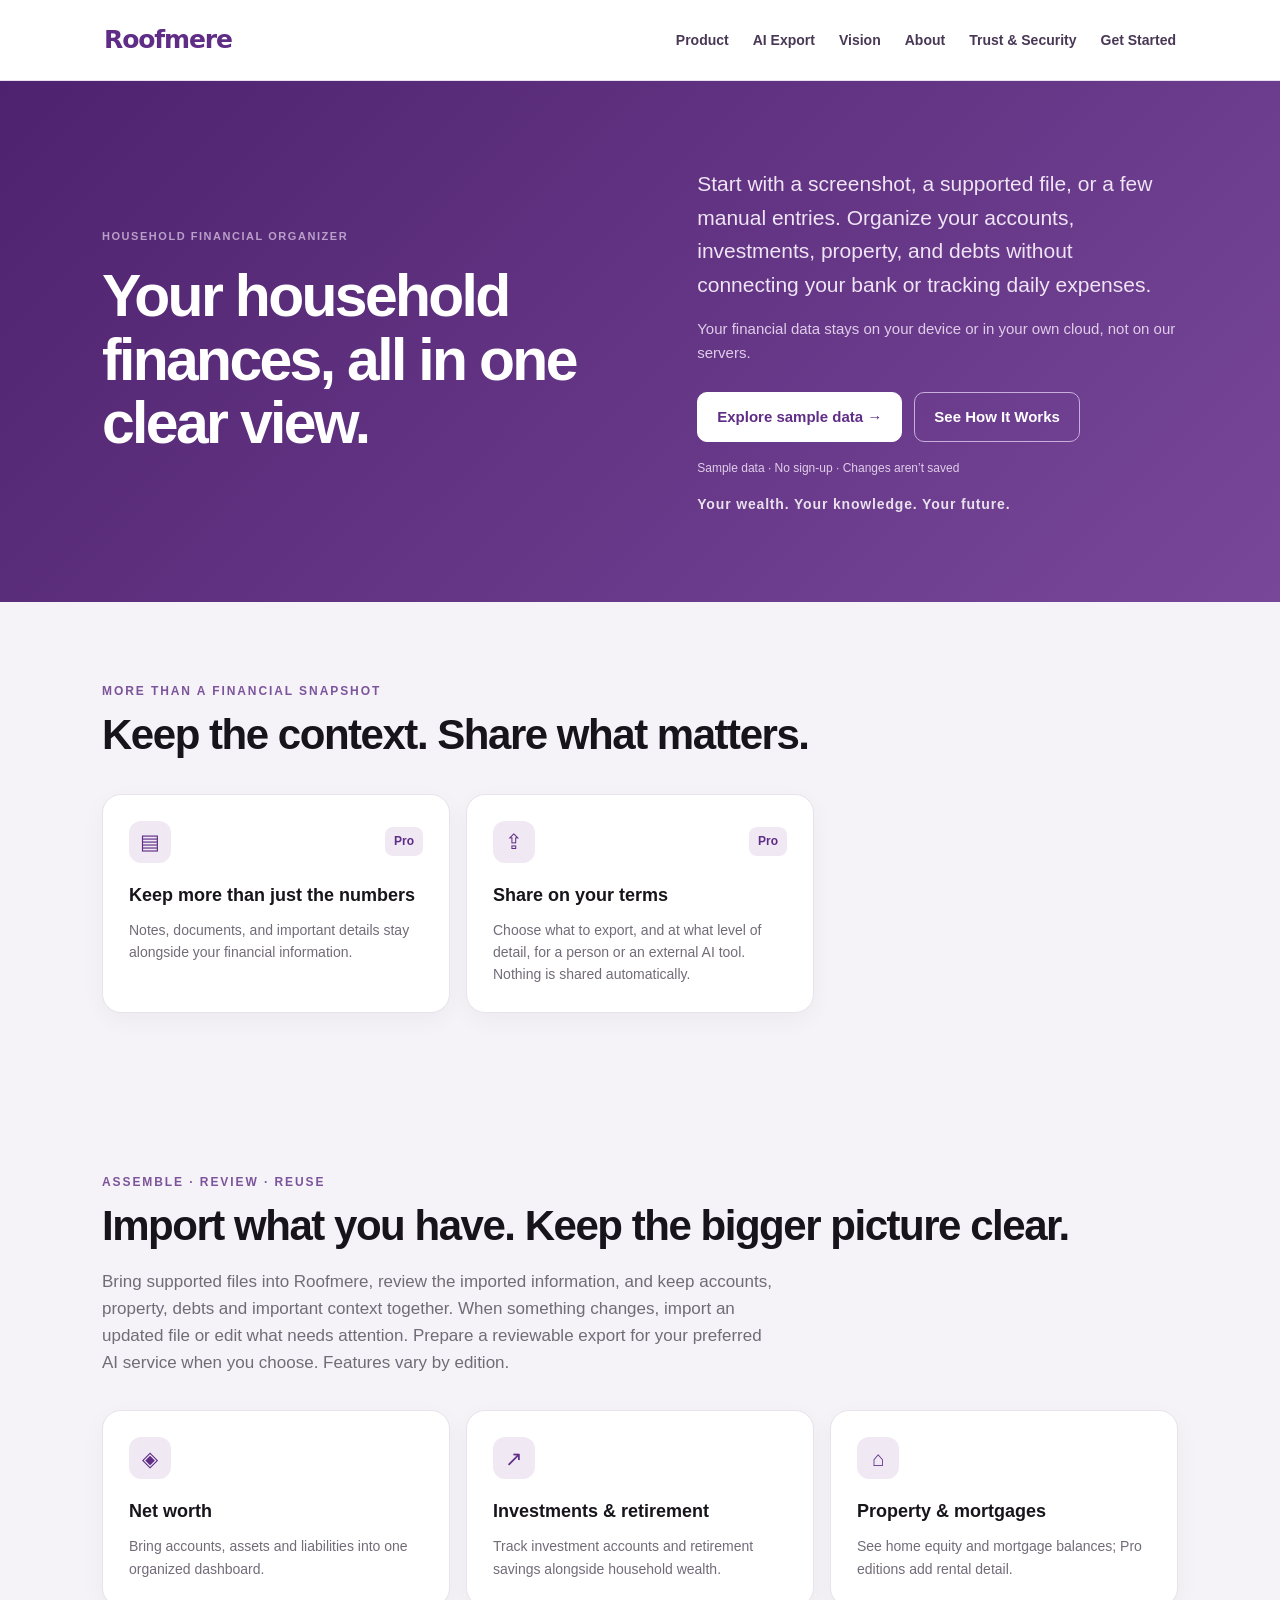
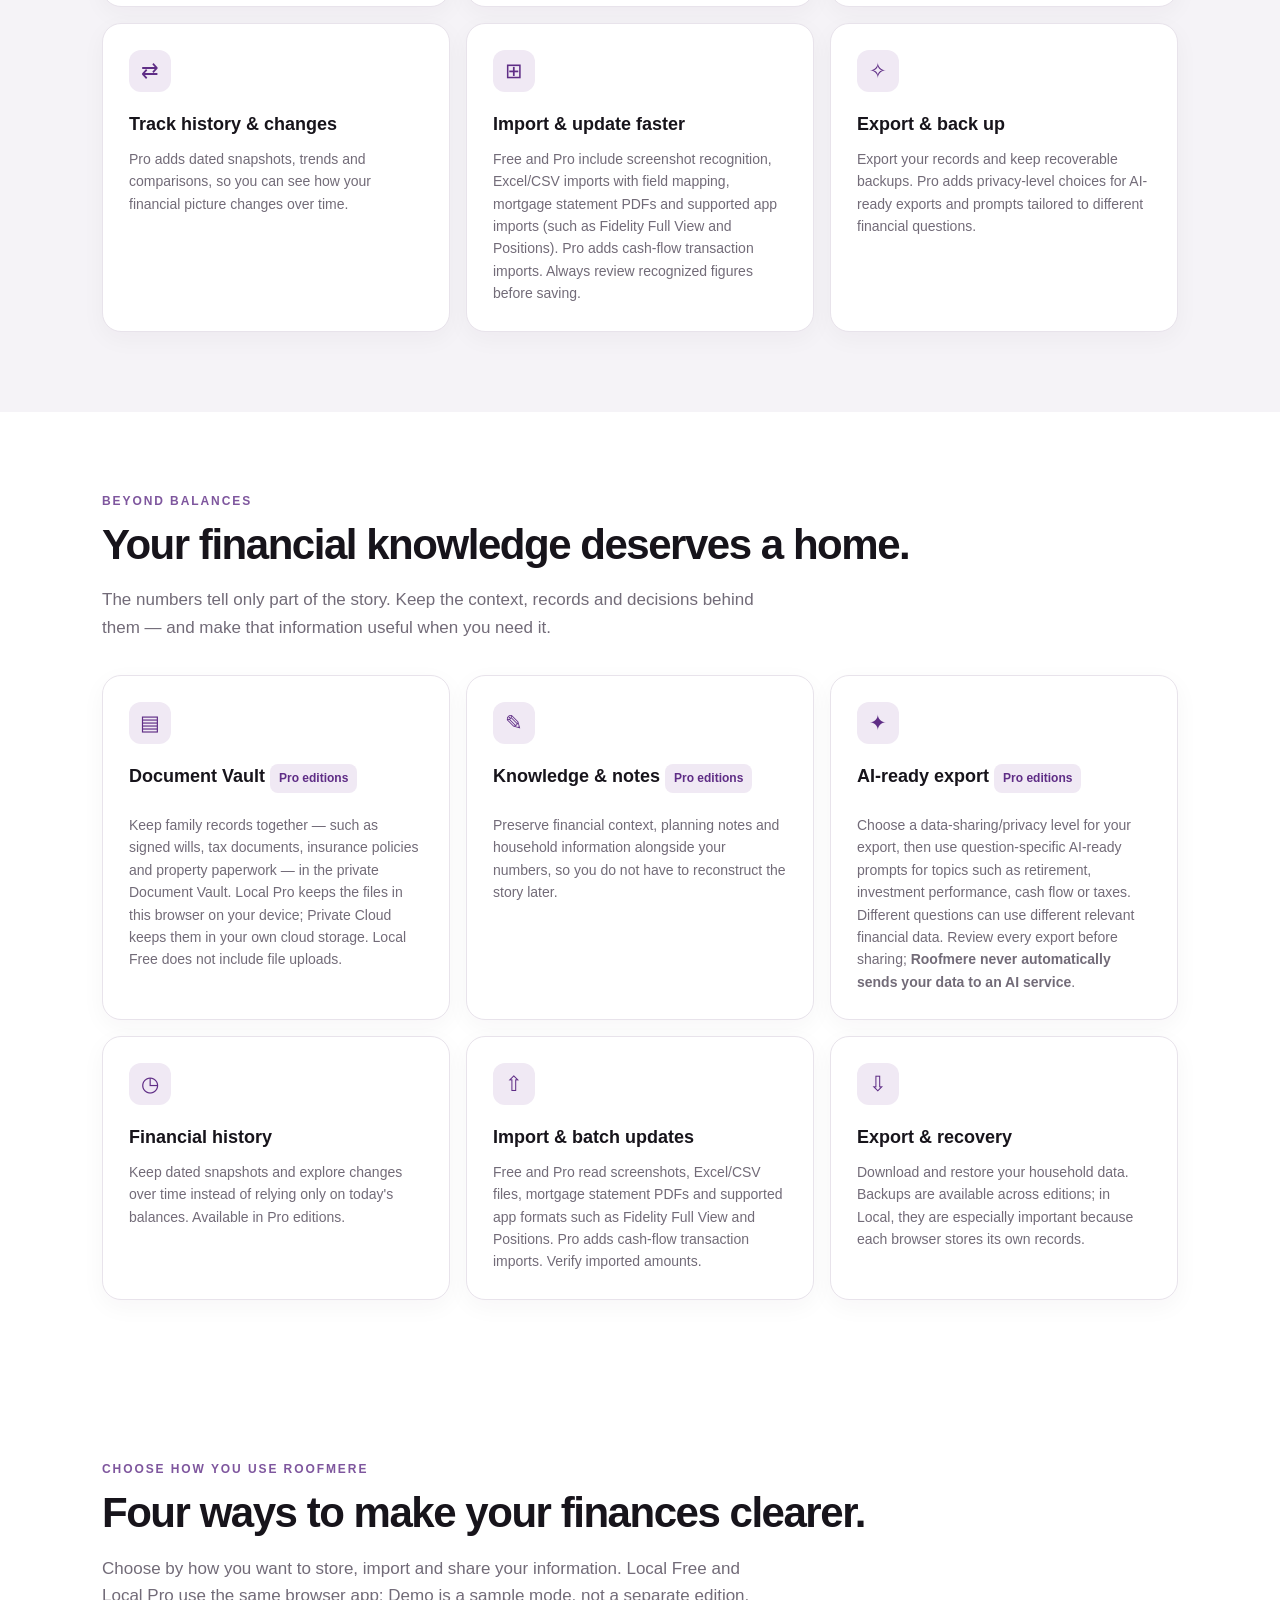
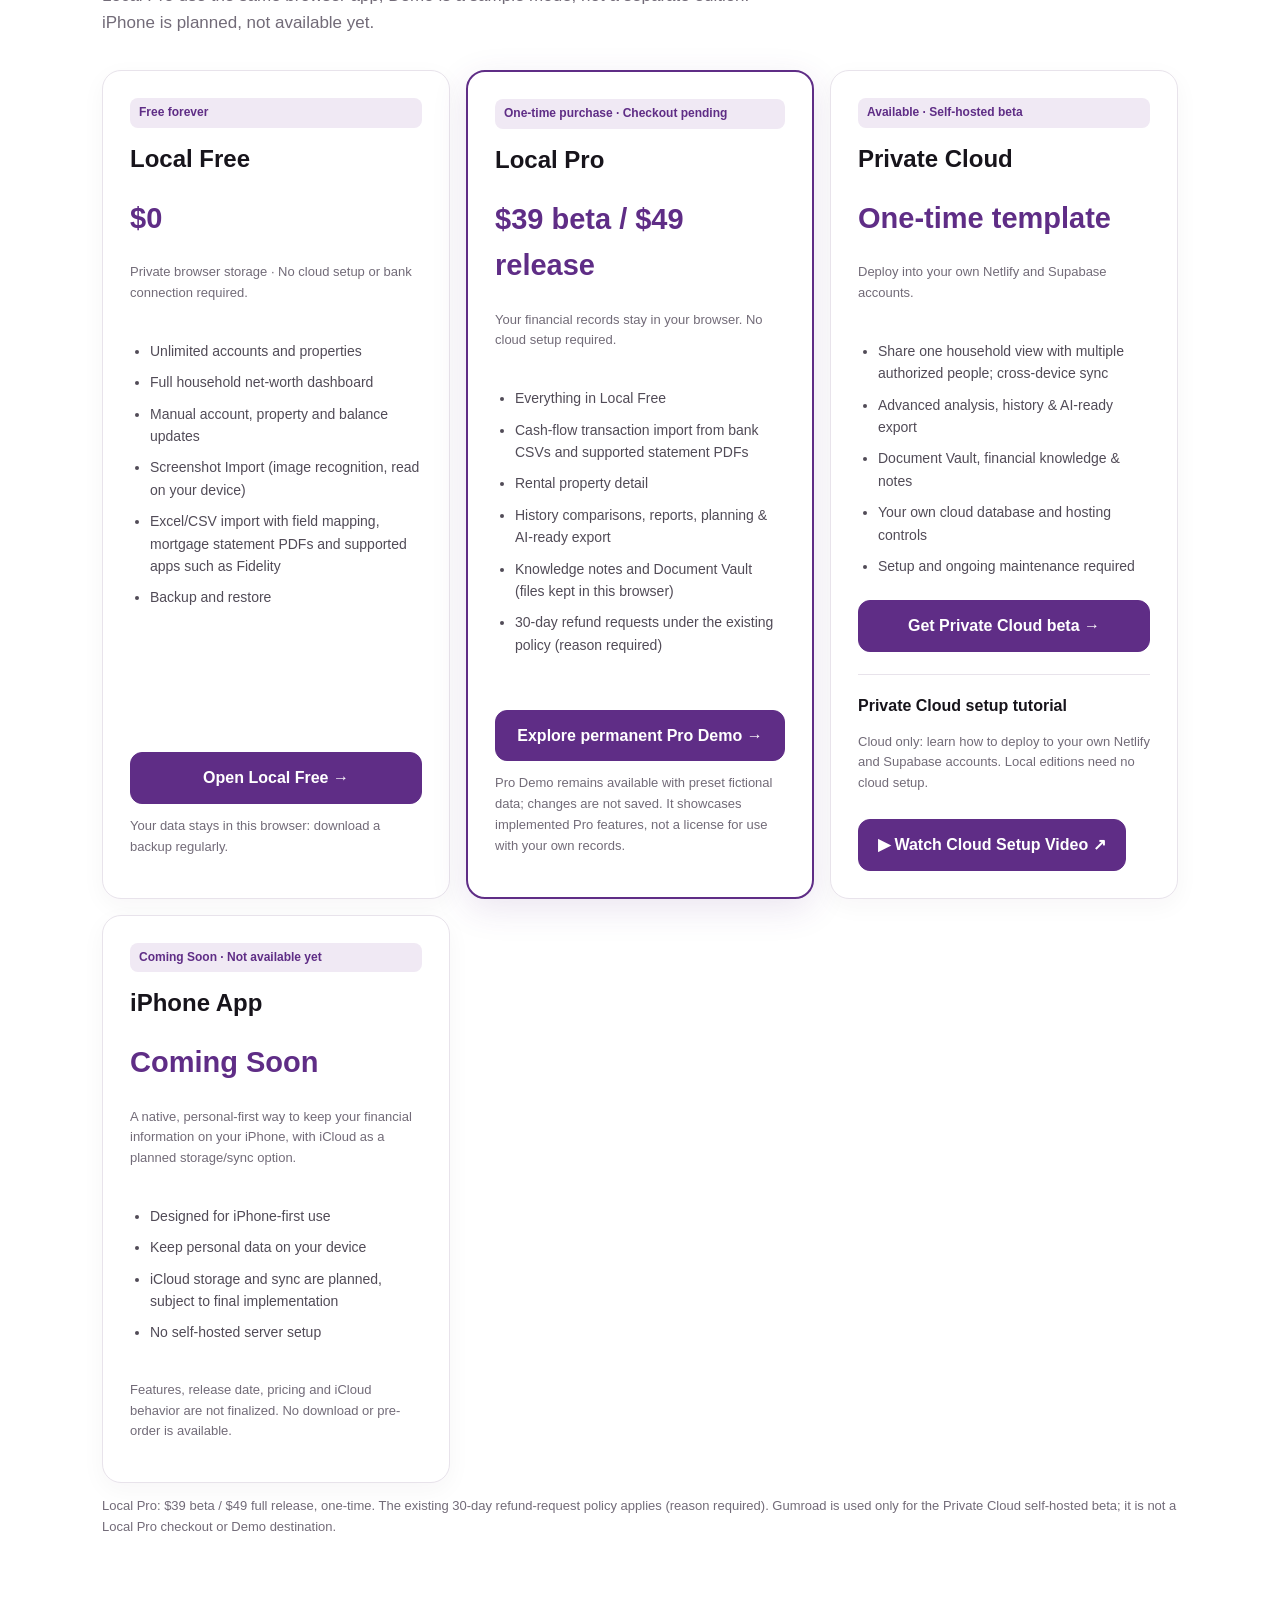
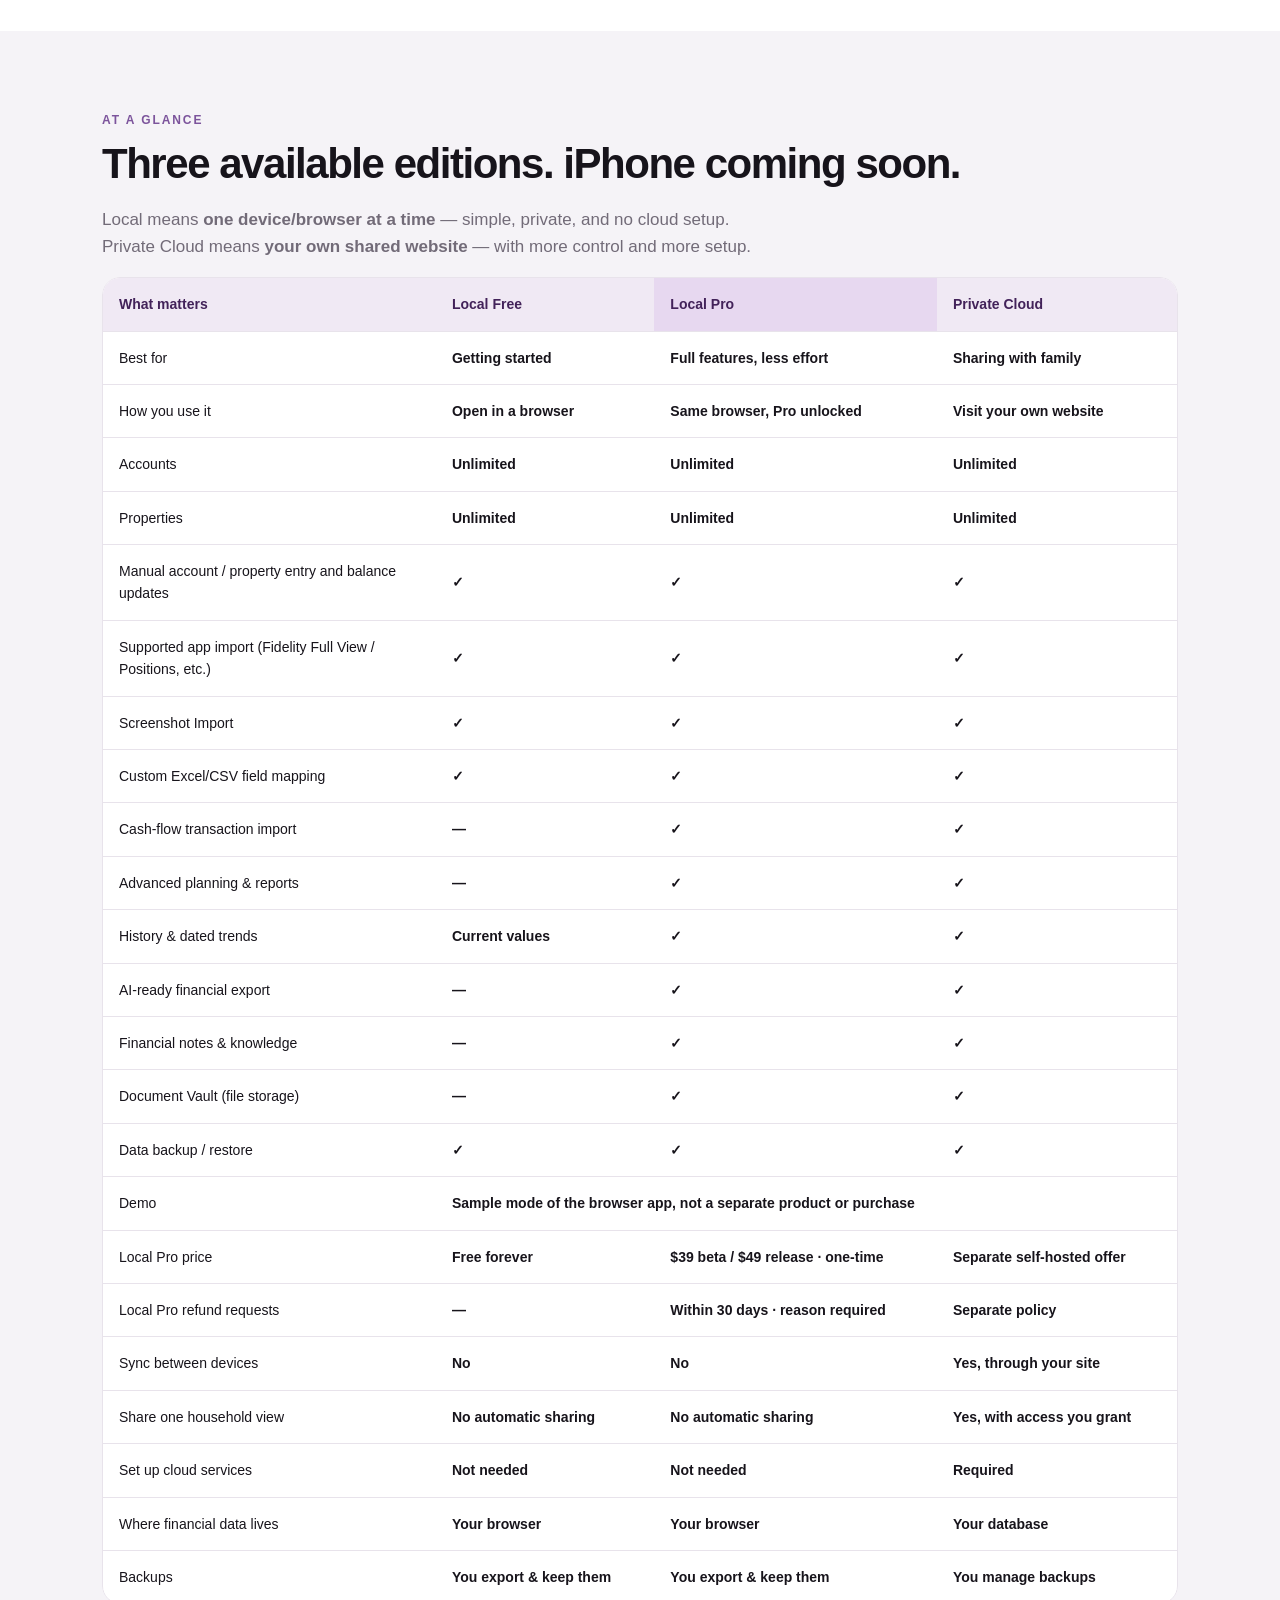
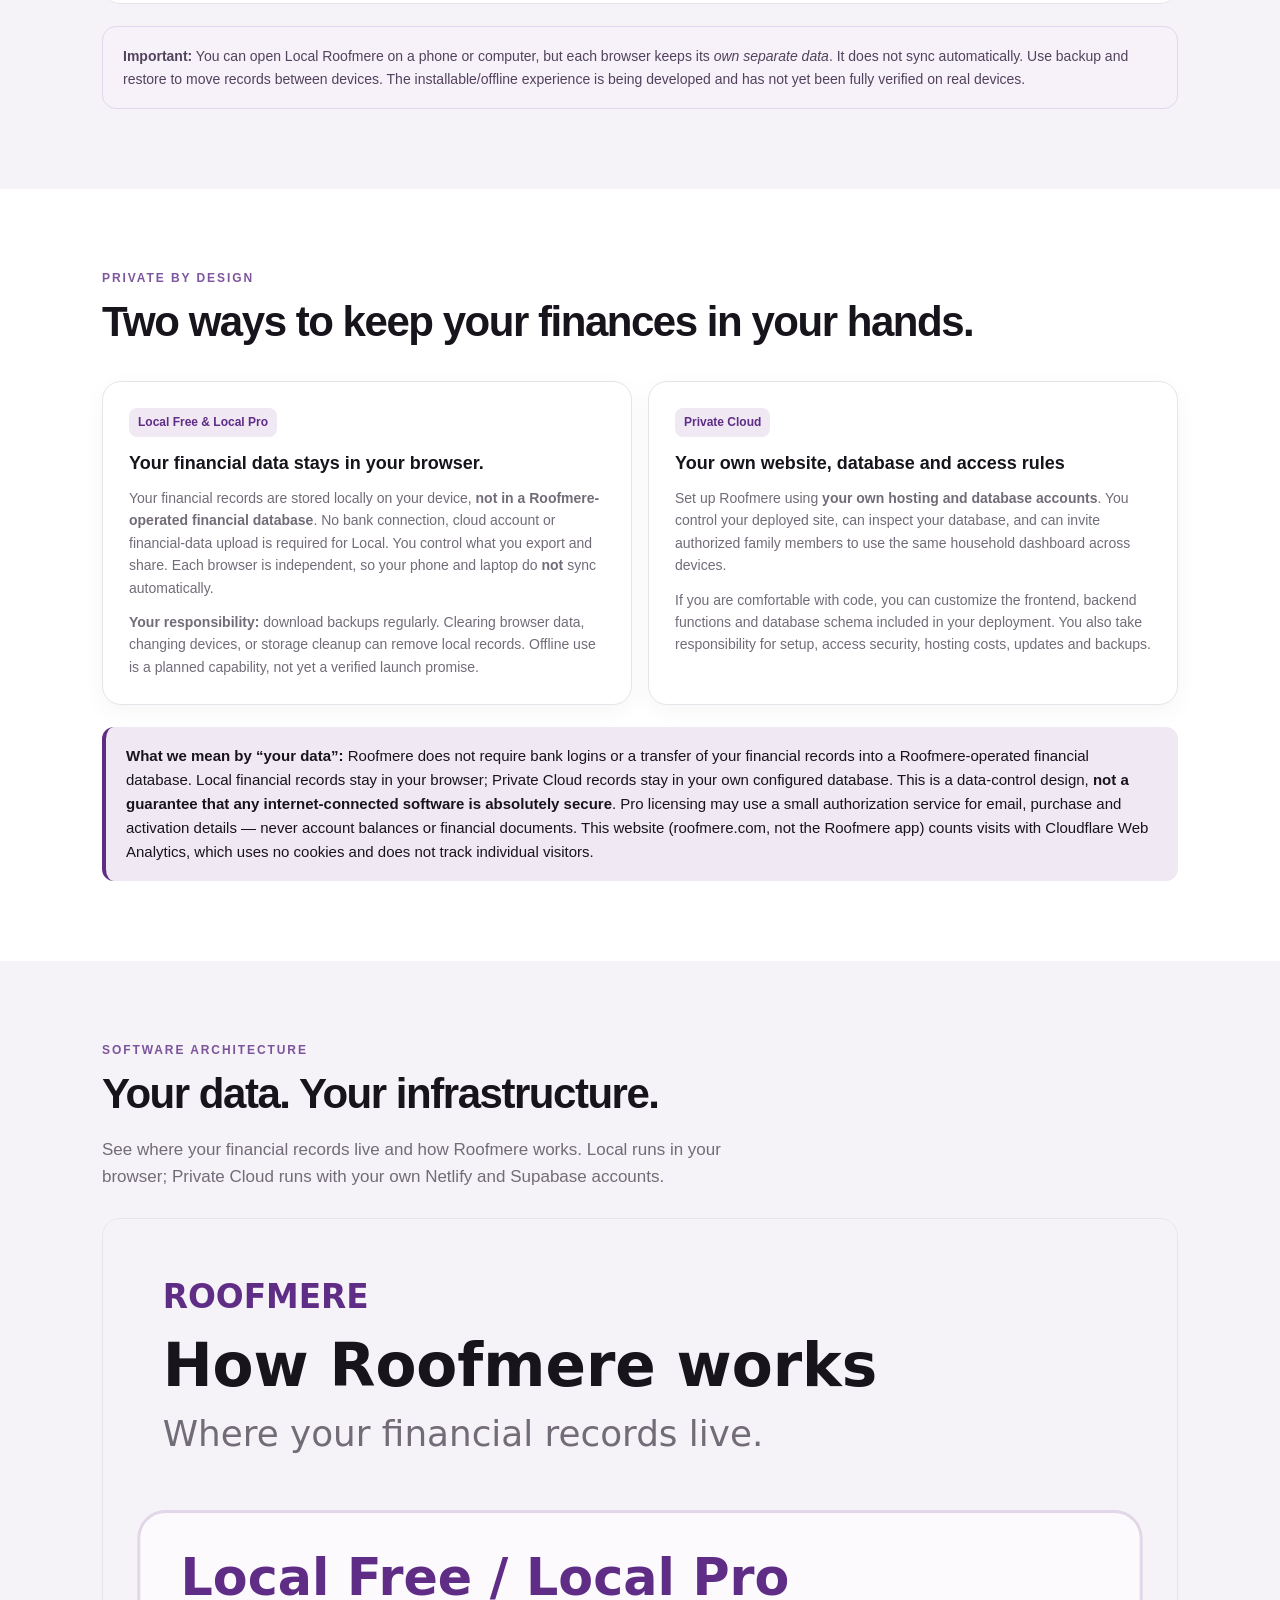
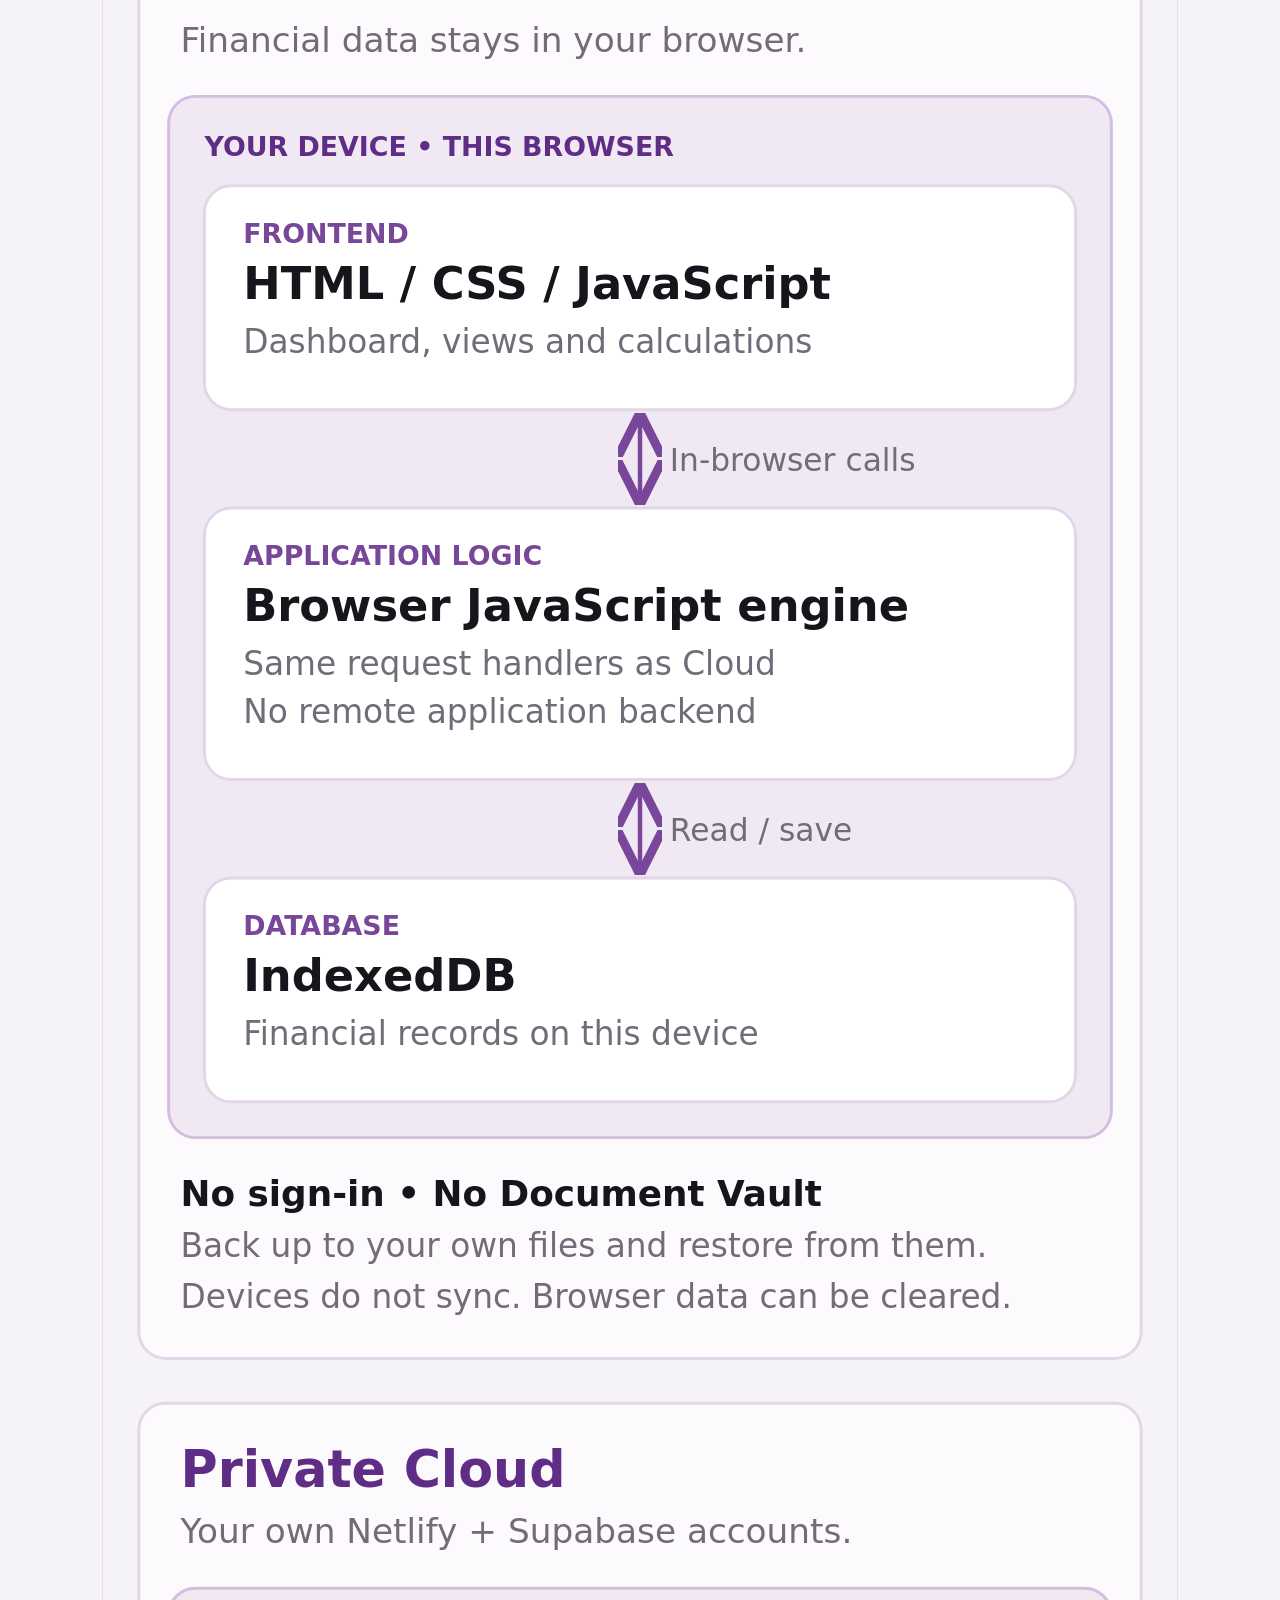
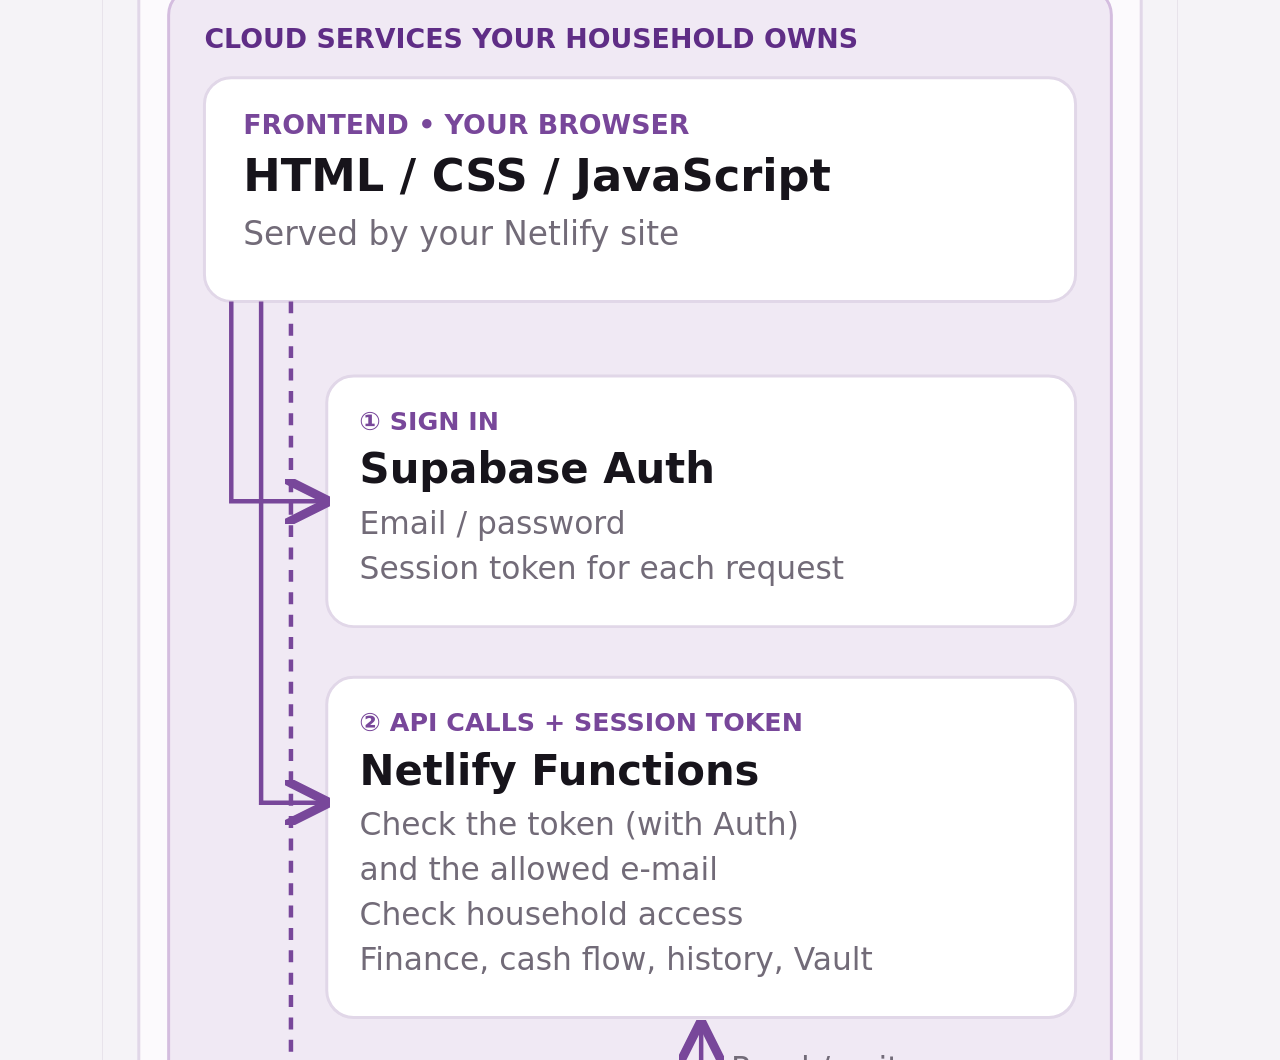
==== commit 7ddd299e: "Homepage: approved hero, "More than a financial snapshot" section, edition claims match the app Hero" ====
--- a/index.html
+++ b/index.html
@@ -29,20 +29,20 @@
 @media(max-width:800px){header nav{display:flex;flex-wrap:wrap;justify-content:space-between;row-gap:8px}.links{display:flex!important;order:3;flex:0 0 100%;width:100%;overflow-x:auto;gap:20px;padding:8px 0 3px;white-space:nowrap;-webkit-overflow-scrolling:touch}.links a{display:inline-block;flex:none;font-size:14px}.navcta{margin-left:auto}}
 @media(max-width:420px){.links{gap:17px}.links a{font-size:13px}}
  .roofmere-slogan{font-size:14px;letter-spacing:.06em;font-weight:650;opacity:.85;margin-top:12px}.hero .eyebrow{opacity:.72} 
-</style><link rel="stylesheet" href="assets/site-header.css"><link rel="canonical" href="https://roofmere.com/"><meta property="og:type" content="website"><meta property="og:url" content="https://roofmere.com/"><meta property="og:site_name" content="Roofmere"><meta property="og:title" content="Roofmere — Household Financial Organizer"><meta property="og:description" content="Import supported financial files instead of entering every balance by hand. Organize household accounts, investments, property and debts without bank syncing."><meta property="og:image" content="https://roofmere.com/assets/roofmere-share-organizer-v2.svg"><meta property="og:image:alt" content="Roofmere household finance organizer"><meta name="twitter:card" content="summary_large_image"><meta name="twitter:title" content="Roofmere — Household Financial Organizer"><meta name="twitter:description" content="Import supported financial files instead of entering every balance by hand. Organize household accounts, investments, property and debts without bank syncing."><meta name="twitter:image" content="https://roofmere.com/assets/roofmere-share-organizer-v2.svg"><meta name="twitter:image:alt" content="Roofmere household finance organizer"></head><body id="top"><header id="site-header"><nav class="site-nav" aria-label="Main navigation"><a class="site-brand" href="index.html">Roofmere</a><a href="trust.html" style="font-size:14px;font-weight:600;color:inherit;text-decoration:none">Trust &amp; Security</a></nav></header>
+.hero .hero-copy p.hero-trust{margin-top:16px;font-size:15px;line-height:1.55;color:#e0cde9}.hero .hero-copy .roofmere-slogan{margin-top:16px}#beyond-snapshot .snapHead{display:flex;justify-content:space-between;align-items:flex-start}#beyond-snapshot .snapTag{margin:6px 0 0}</style><link rel="stylesheet" href="assets/site-header.css"><link rel="canonical" href="https://roofmere.com/"><meta property="og:type" content="website"><meta property="og:url" content="https://roofmere.com/"><meta property="og:site_name" content="Roofmere"><meta property="og:title" content="Roofmere — Household Financial Organizer"><meta property="og:description" content="Import supported financial files instead of entering every balance by hand. Organize household accounts, investments, property and debts without bank syncing."><meta property="og:image" content="https://roofmere.com/assets/roofmere-share-organizer-v2.svg"><meta property="og:image:alt" content="Roofmere household finance organizer"><meta name="twitter:card" content="summary_large_image"><meta name="twitter:title" content="Roofmere — Household Financial Organizer"><meta name="twitter:description" content="Import supported financial files instead of entering every balance by hand. Organize household accounts, investments, property and debts without bank syncing."><meta name="twitter:image" content="https://roofmere.com/assets/roofmere-share-organizer-v2.svg"><meta name="twitter:image:alt" content="Roofmere household finance organizer"></head><body id="top"><header id="site-header"><nav class="site-nav" aria-label="Main navigation"><a class="site-brand" href="index.html">Roofmere</a><a href="trust.html" style="font-size:14px;font-weight:600;color:inherit;text-decoration:none">Trust &amp; Security</a></nav></header>
 <main>
-<div class="hero"><div class="wrap hero-left"><div class="hero-heading"><div class="eyebrow">Household Financial Organizer</div><div class="roofmere-slogan">Your wealth. Your knowledge. Your future.</div><h1>Your Finance is<br>One Clear Picture.</h1></div><div class="hero-copy"><p>Import supported financial files instead of entering everything by hand. Roofmere organizes the information into one household view; you review the results and decide when to update. No bank connection or daily expense tracking required.</p><div class="actions"><a class="btn white" href="https://roofmere.netlify.app/?sample" target="_blank" rel="noopener noreferrer">Explore sample data <span aria-hidden="true">→</span></a><a class="btn ghost" href="product.html">See How It Works</a></div><small>Sample data · No sign-up · Changes aren’t saved</small></div></div></div>
+<div class="hero"><div class="wrap hero-left"><div class="hero-heading"><div class="eyebrow">Household Financial Organizer</div><h1>Your household finances, all in one clear view.</h1></div><div class="hero-copy"><p>Start with a screenshot, a supported file, or a few manual entries. Organize your accounts, investments, property, and debts without connecting your bank or tracking daily expenses.</p><p class="hero-trust">Your financial data stays on your device or in your own cloud, not on our servers.</p><div class="actions"><a class="btn white" href="https://roofmere.netlify.app/?sample" target="_blank" rel="noopener noreferrer">Explore sample data <span aria-hidden="true">→</span></a><a class="btn ghost" href="product.html">See How It Works</a></div><small>Sample data · No sign-up · Changes aren’t saved</small><div class="roofmere-slogan">Your wealth. Your knowledge. Your future.</div></div></div></div><section id="beyond-snapshot"><div class="wrap"><div class="eyebrow" style="color:var(--purple)">More than a financial snapshot</div><h2>Keep the context. Share what matters.</h2><div class="grid"><article class="card"><div class="snapHead"><span class="icon">▤</span><span class="tag snapTag">Pro</span></div><h3>Keep more than just the numbers</h3><p>Notes, documents, and important details stay alongside your financial information.</p></article><article class="card"><div class="snapHead"><span class="icon">⇪</span><span class="tag snapTag">Pro</span></div><h3>Share on your terms</h3><p>Choose what to export, and at what level of detail, for a person or an external AI tool. Nothing is shared automatically.</p></article></div></div></section>
 <section id="features"><div class="wrap"><div class="eyebrow" style="color:var(--purple)">Assemble · Review · Reuse</div><h2>Import what you have. Keep the bigger picture clear.</h2><p class="intro">Bring supported files into Roofmere, review the imported information, and keep accounts, property, debts and important context together. When something changes, import an updated file or edit what needs attention. Prepare a reviewable export for your preferred AI service when you choose. Features vary by edition.</p><div class="grid">
 <article class="card"><span class="icon">◈</span><h3>Net worth</h3><p>Bring accounts, assets and liabilities into one organized dashboard.</p></article>
 <article class="card"><span class="icon">↗</span><h3>Investments & retirement</h3><p>Track investment accounts and retirement savings alongside household wealth.</p></article>
 <article class="card"><span class="icon">⌂</span><h3>Property & mortgages</h3><p>See home equity and mortgage balances; Pro editions add rental detail.</p></article>
 <article class="card"><span class="icon">⇄</span><h3>Track history &amp; changes</h3><p>Pro adds dated snapshots, trends and comparisons, so you can see how your financial picture changes over time.</p></article>
-<article class="card"><span class="icon">⊞</span><h3>Import &amp; update faster</h3><p>Free and Pro include supported app imports (such as Fidelity Full View and Positions). Pro adds screenshot recognition, custom Excel/CSV field mapping and cash-flow transaction imports. Always review recognized figures before saving.</p></article>
+<article class="card"><span class="icon">⊞</span><h3>Import &amp; update faster</h3><p>Free and Pro include screenshot recognition, Excel/CSV imports with field mapping, mortgage statement PDFs and supported app imports (such as Fidelity Full View and Positions). Pro adds cash-flow transaction imports. Always review recognized figures before saving.</p></article>
 <article class="card"><span class="icon">✧</span><h3>Export &amp; back up</h3><p>Export your records and keep recoverable backups. Pro adds privacy-level choices for AI-ready exports and prompts tailored to different financial questions.</p></article>
 </div></div></section>
-<section id="organize" class="whitebg"><div class="wrap"><div class="eyebrow" style="color:var(--purple)">Beyond balances</div><h2>Your financial knowledge deserves a home.</h2><p class="intro">The numbers tell only part of the story. Keep the context, records and decisions behind them — and make that information useful when you need it.</p><div class="grid"><article class="card"><span class="icon">▤</span><h3>Document Vault <span class="tag">Private Cloud</span></h3><p>Keep family records together — such as signed wills, tax documents, insurance policies and property paperwork — in the private Document Vault of your own cloud setup. Local Pro keeps text notes, but Local editions <strong>do not include file uploads or a Document Vault</strong>.</p></article><article class="card"><span class="icon">✎</span><h3>Knowledge &amp; notes <span class="tag">Pro editions</span></h3><p>Preserve financial context, planning notes and household information alongside your numbers, so you do not have to reconstruct the story later.</p></article><article class="card"><span class="icon">✦</span><h3>AI-ready export <span class="tag">Pro editions</span></h3><p>Choose a data-sharing/privacy level for your export, then use question-specific AI-ready prompts for topics such as retirement, investment performance, cash flow or taxes. Different questions can use different relevant financial data. Review every export before sharing; <strong>Roofmere never automatically sends your data to an AI service</strong>.</p></article><article class="card"><span class="icon">◷</span><h3>Financial history</h3><p>Keep dated snapshots and explore changes over time instead of relying only on today's balances. Available in Pro editions.</p></article><article class="card"><span class="icon">⇧</span><h3>Import &amp; batch updates</h3><p>Free and Pro support basic imports from compatible apps, including supported Fidelity Full View and Positions formats. Pro adds screenshot recognition, custom Excel/CSV field mapping and cash-flow transaction imports. Verify imported amounts.</p></article><article class="card"><span class="icon">⇩</span><h3>Export &amp; recovery</h3><p>Download and restore your household data. Backups are available across editions; in Local, they are especially important because each browser stores its own records.</p></article></div></div></section><section id="editions" class="whitebg"><div class="wrap"><div class="eyebrow" style="color:var(--purple)">Choose how you use Roofmere</div><h2>Four ways to make your finances clearer.</h2><p class="intro">Choose by how you want to store, import and share your information. Local Free and Local Pro use the same browser app; Demo is a sample mode, not a separate edition. iPhone is planned, not available yet.</p><div class="editions">
-<article class="edition"><span class="tag">Free forever</span><h3>Local Free</h3><div class="price">$0</div><p class="fine">Private browser storage · No cloud setup or bank connection required.</p><ul><li>Unlimited accounts and properties</li><li>Full household net-worth dashboard</li><li>Manual account, property and balance updates</li><li>Basic imports from supported apps, including Fidelity Full View and Positions</li><li>Backup and restore</li></ul><a class="btn" href="https://roofmere.netlify.app/" target="_blank" rel="noopener noreferrer">Open Local Free →</a><p class="fine" style="margin-top:12px">Works offline once opened. Your data stays in this browser: download a backup regularly.</p></article>
-<article class="edition featured"><span class="tag">One-time purchase · Checkout pending</span><h3>Local Pro</h3><div class="price">$39 beta / $49 release</div><p class="fine">Your financial records stay in your browser. No cloud setup required.</p><ul><li>Everything in Local Free</li><li>Import files: supported Fidelity exports, custom Excel/CSV mapping and cash-flow transactions</li><li>Screenshot Import (image recognition)</li><li>History comparisons, reports, planning &amp; AI-ready export</li><li>Knowledge notes (no file Vault in Local)</li><li>30-day refund requests under the existing policy (reason required)</li></ul><a class="btn" href="https://roofmere.netlify.app/?sample" target="_blank" rel="noopener noreferrer">Explore permanent Pro Demo →</a><p class="fine" style="margin-top:12px">Pro Demo remains available with preset fictional data; changes are not saved. It showcases implemented Pro features, not a license for use with your own records.</p></article>
+<section id="organize" class="whitebg"><div class="wrap"><div class="eyebrow" style="color:var(--purple)">Beyond balances</div><h2>Your financial knowledge deserves a home.</h2><p class="intro">The numbers tell only part of the story. Keep the context, records and decisions behind them — and make that information useful when you need it.</p><div class="grid"><article class="card"><span class="icon">▤</span><h3>Document Vault <span class="tag">Pro editions</span></h3><p>Keep family records together — such as signed wills, tax documents, insurance policies and property paperwork — in the private Document Vault. Local Pro keeps the files in this browser on your device; Private Cloud keeps them in your own cloud storage. Local Free does not include file uploads.</p></article><article class="card"><span class="icon">✎</span><h3>Knowledge &amp; notes <span class="tag">Pro editions</span></h3><p>Preserve financial context, planning notes and household information alongside your numbers, so you do not have to reconstruct the story later.</p></article><article class="card"><span class="icon">✦</span><h3>AI-ready export <span class="tag">Pro editions</span></h3><p>Choose a data-sharing/privacy level for your export, then use question-specific AI-ready prompts for topics such as retirement, investment performance, cash flow or taxes. Different questions can use different relevant financial data. Review every export before sharing; <strong>Roofmere never automatically sends your data to an AI service</strong>.</p></article><article class="card"><span class="icon">◷</span><h3>Financial history</h3><p>Keep dated snapshots and explore changes over time instead of relying only on today's balances. Available in Pro editions.</p></article><article class="card"><span class="icon">⇧</span><h3>Import &amp; batch updates</h3><p>Free and Pro read screenshots, Excel/CSV files, mortgage statement PDFs and supported app formats such as Fidelity Full View and Positions. Pro adds cash-flow transaction imports. Verify imported amounts.</p></article><article class="card"><span class="icon">⇩</span><h3>Export &amp; recovery</h3><p>Download and restore your household data. Backups are available across editions; in Local, they are especially important because each browser stores its own records.</p></article></div></div></section><section id="editions" class="whitebg"><div class="wrap"><div class="eyebrow" style="color:var(--purple)">Choose how you use Roofmere</div><h2>Four ways to make your finances clearer.</h2><p class="intro">Choose by how you want to store, import and share your information. Local Free and Local Pro use the same browser app; Demo is a sample mode, not a separate edition. iPhone is planned, not available yet.</p><div class="editions">
+<article class="edition"><span class="tag">Free forever</span><h3>Local Free</h3><div class="price">$0</div><p class="fine">Private browser storage · No cloud setup or bank connection required.</p><ul><li>Unlimited accounts and properties</li><li>Full household net-worth dashboard</li><li>Manual account, property and balance updates</li><li>Screenshot Import (image recognition, read on your device)</li><li>Excel/CSV import with field mapping, mortgage statement PDFs and supported apps such as Fidelity</li><li>Backup and restore</li></ul><a class="btn" href="https://roofmere.netlify.app/" target="_blank" rel="noopener noreferrer">Open Local Free →</a><p class="fine" style="margin-top:12px">Your data stays in this browser: download a backup regularly.</p></article>
+<article class="edition featured"><span class="tag">One-time purchase · Checkout pending</span><h3>Local Pro</h3><div class="price">$39 beta / $49 release</div><p class="fine">Your financial records stay in your browser. No cloud setup required.</p><ul><li>Everything in Local Free</li><li>Cash-flow transaction import from bank CSVs and supported statement PDFs</li><li>Rental property detail</li><li>History comparisons, reports, planning &amp; AI-ready export</li><li>Knowledge notes and Document Vault (files kept in this browser)</li><li>30-day refund requests under the existing policy (reason required)</li></ul><a class="btn" href="https://roofmere.netlify.app/?sample" target="_blank" rel="noopener noreferrer">Explore permanent Pro Demo →</a><p class="fine" style="margin-top:12px">Pro Demo remains available with preset fictional data; changes are not saved. It showcases implemented Pro features, not a license for use with your own records.</p></article>
 <article class="edition"><span class="tag">Available · Self-hosted beta</span><h3>Private Cloud</h3><div class="price">One-time template</div><p class="fine">Deploy into your own Netlify and Supabase accounts.</p><ul><li>Share one household view with multiple authorized people; cross-device sync</li><li>Advanced analysis, history &amp; AI-ready export</li><li>Document Vault, financial knowledge &amp; notes</li><li>Your own cloud database and hosting controls</li><li>Setup and ongoing maintenance required</li></ul><a class="btn" href="https://lilycao.gumroad.com/l/roofmere" target="_blank" rel="noopener noreferrer">Get Private Cloud beta →</a><div class="cloud-video" style="margin-top:22px;padding-top:18px;border-top:1px solid var(--line)"><h4 style="margin:0 0 8px">Private Cloud setup tutorial</h4><p class="fine">Cloud only: learn how to deploy to your own Netlify and Supabase accounts. Local editions need no cloud setup.</p><a class="btn" href="https://youtu.be/JVVJcDkPMus" target="_blank" rel="noopener noreferrer" style="margin-top:12px">▶ Watch Cloud Setup Video ↗</a></div></article>
 <article class="edition"><span class="tag">Coming Soon · Not available yet</span><h3>iPhone App</h3><div class="price">Coming Soon</div><p class="fine">A native, personal-first way to keep your financial information on your iPhone, with iCloud as a planned storage/sync option.</p><ul><li>Designed for iPhone-first use</li><li>Keep personal data on your device</li><li>iCloud storage and sync are planned, subject to final implementation</li><li>No self-hosted server setup</li></ul><p class="fine">Features, release date, pricing and iCloud behavior are not finalized. No download or pre-order is available.</p></article></div><p class="compare-note">Local Pro: $39 beta / $49 full release, one-time. The existing 30-day refund-request policy applies (reason required). Gumroad is used only for the Private Cloud self-hosted beta; it is not a Local Pro checkout or Demo destination.</p></div></section>
 <section id="compare"><div class="wrap"><div class="eyebrow" style="color:var(--purple)">At a glance</div><h2>Three available editions. iPhone coming soon.</h2><p class="intro">Local means <strong>one device/browser at a time</strong> — simple, private, and no cloud setup. Private Cloud means <strong>your own shared website</strong> — with more control and more setup.</p><div class="compare-scroll" tabindex="0" role="region" aria-label="Roofmere edition comparison table"><table class="compare-table"><thead><tr><th scope="col">What matters</th><th scope="col">Local Free</th><th scope="col">Local Pro</th><th scope="col">Private Cloud</th></tr></thead><tbody>
@@ -50,8 +50,8 @@
 <tr><td>How you use it</td><td>Open in a browser</td><td>Same browser, Pro unlocked</td><td>Visit your own website</td></tr>
 <tr><td>Accounts</td><td>Unlimited</td><td>Unlimited</td><td>Unlimited</td></tr>
 <tr><td>Properties</td><td>Unlimited</td><td>Unlimited</td><td>Unlimited</td></tr>
-<tr><td>Manual account / property entry and balance updates</td><td>✓</td><td>✓</td><td>✓</td></tr><tr><td>Supported app import (Fidelity Full View / Positions, etc.)</td><td>✓</td><td>✓</td><td>✓</td></tr><tr><td>Screenshot Import</td><td>—</td><td>✓</td><td>✓</td></tr><tr><td>Custom Excel/CSV field mapping</td><td>—</td><td>✓</td><td>✓</td></tr><tr><td>Cash-flow transaction import</td><td>—</td><td>✓</td><td>✓</td></tr>
-<tr><td>Advanced planning &amp; reports</td><td>—</td><td>✓</td><td>✓</td></tr><tr><td>History &amp; dated trends</td><td>Current values</td><td>✓</td><td>✓</td></tr><tr><td>AI-ready financial export</td><td>—</td><td>✓</td><td>✓</td></tr><tr><td>Financial notes &amp; knowledge</td><td>—</td><td>✓</td><td>✓</td></tr><tr><td>Document Vault (file storage)</td><td>—</td><td>—</td><td>✓</td></tr><tr><td>Data backup / restore</td><td>✓</td><td>✓</td><td>✓</td></tr>
+<tr><td>Manual account / property entry and balance updates</td><td>✓</td><td>✓</td><td>✓</td></tr><tr><td>Supported app import (Fidelity Full View / Positions, etc.)</td><td>✓</td><td>✓</td><td>✓</td></tr><tr><td>Screenshot Import</td><td>✓</td><td>✓</td><td>✓</td></tr><tr><td>Custom Excel/CSV field mapping</td><td>✓</td><td>✓</td><td>✓</td></tr><tr><td>Cash-flow transaction import</td><td>—</td><td>✓</td><td>✓</td></tr>
+<tr><td>Advanced planning &amp; reports</td><td>—</td><td>✓</td><td>✓</td></tr><tr><td>History &amp; dated trends</td><td>Current values</td><td>✓</td><td>✓</td></tr><tr><td>AI-ready financial export</td><td>—</td><td>✓</td><td>✓</td></tr><tr><td>Financial notes &amp; knowledge</td><td>—</td><td>✓</td><td>✓</td></tr><tr><td>Document Vault (file storage)</td><td>—</td><td>✓</td><td>✓</td></tr><tr><td>Data backup / restore</td><td>✓</td><td>✓</td><td>✓</td></tr>
 <tr><td>Demo</td><td colspan="3">Sample mode of the browser app, not a separate product or purchase</td></tr><tr><td>Local Pro price</td><td>Free forever</td><td>$39 beta / $49 release · one-time</td><td>Separate self-hosted offer</td></tr><tr><td>Local Pro refund requests</td><td>—</td><td>Within 30 days · reason required</td><td>Separate policy</td></tr>
 <tr><td>Sync between devices</td><td>No</td><td>No</td><td>Yes, through your site</td></tr>
 <tr><td>Share one household view</td><td>No automatic sharing</td><td>No automatic sharing</td><td>Yes, with access you grant</td></tr>
@@ -59,7 +59,7 @@
 <tr><td>Where financial data lives</td><td>Your browser</td><td>Your browser</td><td>Your database</td></tr>
 <tr><td>Backups</td><td>You export &amp; keep them</td><td>You export &amp; keep them</td><td>You manage backups</td></tr>
 </tbody></table></div><div class="note-panel"><strong>Important:</strong> You can open Local Roofmere on a phone or computer, but each browser keeps its <em>own separate data</em>. It does not sync automatically. Use backup and restore to move records between devices. The installable/offline experience is being developed and has not yet been fully verified on real devices.</div></div></section><section id="privacy" class="whitebg"><div class="wrap"><div class="eyebrow" style="color:var(--purple)">Private by design</div><h2>Two ways to keep your finances in your hands.</h2><div class="grid" style="grid-template-columns:repeat(auto-fit,minmax(270px,1fr))"><article class="card"><span class="tag">Local Free &amp; Local Pro</span><h3>Your financial data stays in your browser.</h3><p>Your financial records are stored locally on your device, <strong>not in a Roofmere-operated financial database</strong>. No bank connection, cloud account or financial-data upload is required for Local. You control what you export and share. Each browser is independent, so your phone and laptop do <strong>not</strong> sync automatically.</p><p style="margin-top:12px"><strong>Your responsibility:</strong> download backups regularly. Clearing browser data, changing devices, or storage cleanup can remove local records. Offline use is a planned capability, not yet a verified launch promise.</p></article><article class="card"><span class="tag">Private Cloud</span><h3>Your own website, database and access rules</h3><p>Set up Roofmere using <strong>your own hosting and database accounts</strong>. You control your deployed site, can inspect your database, and can invite authorized family members to use the same household dashboard across devices.</p><p style="margin-top:12px">If you are comfortable with code, you can customize the frontend, backend functions and database schema included in your deployment. You also take responsibility for setup, access security, hosting costs, updates and backups.</p></article></div><div class="privacy-callout"><strong>What we mean by “your data”:</strong> Roofmere does not require bank logins or a transfer of your financial records into a Roofmere-operated financial database. Local financial records stay in your browser; Private Cloud records stay in your own configured database. This is a data-control design, <strong>not a guarantee that any internet-connected software is absolutely secure</strong>. Pro licensing may use a small authorization service for email, purchase and activation details — never account balances or financial documents. This website (roofmere.com, not the Roofmere app) counts visits with Cloudflare Web Analytics, which uses no cookies and does not track individual visitors.</div></div></section>
-<section id="architecture"><div class="wrap"><div class="eyebrow" style="color:var(--purple)">Software architecture</div><h2>Your data. Your infrastructure.</h2><p class="intro">See where your financial records live and how Roofmere works. Local runs in your browser; Private Cloud runs with your own Netlify and Supabase accounts.</p><figure class="architecture-figure"><div class="architecture-scroll" role="group" aria-label="Roofmere architecture diagram"><picture><source media="(max-width: 700px)" srcset="assets/roofmere-architecture-mobile.svg" width="720" height="3040"><img src="assets/roofmere-architecture.svg" width="1440" height="1190" loading="lazy" alt="Local Free and Local Pro: HTML, CSS and JavaScript run in the browser and save financial records in IndexedDB, with no sign-in or Document Vault. Private Cloud: the browser signs in through Supabase Auth and calls Netlify Functions, which check household access and read or write PostgreSQL. Authorized document uploads and downloads go directly between the browser and private Supabase Storage, using short-lived links issued by the Functions. Program libraries load from jsDelivr; no financial data is sent to them. Local Pro licensing is pending; Pro Demo uses fictional sample data."></picture></div><figcaption><a href="assets/roofmere-architecture.svg" target="_blank" rel="noopener">Open the full diagram ↗</a></figcaption></figure><div class="architecture-summary"><p><strong>Local Free / Local Pro:</strong> financial records stay in the current browser’s IndexedDB. Keep manual backups; browsers and devices do not sync automatically. Neither Local edition includes a file Vault.</p><p><strong>Private Cloud:</strong> your Netlify Functions handle authorized requests, while your Supabase project stores financial records and private documents. Authorized family members access the same household data across devices.</p></div><p class="compare-note">Local Pro licensing and installable offline use remain planned. Pro Demo stays available with fictional sample data. AI-ready Export prepares data and prompts that you choose to share with an external AI.</p></div></section>
+<section id="architecture"><div class="wrap"><div class="eyebrow" style="color:var(--purple)">Software architecture</div><h2>Your data. Your infrastructure.</h2><p class="intro">See where your financial records live and how Roofmere works. Local runs in your browser; Private Cloud runs with your own Netlify and Supabase accounts.</p><figure class="architecture-figure"><div class="architecture-scroll" role="group" aria-label="Roofmere architecture diagram"><picture><source media="(max-width: 700px)" srcset="assets/roofmere-architecture-mobile.svg" width="720" height="3040"><img src="assets/roofmere-architecture.svg" width="1440" height="1190" loading="lazy" alt="Local Free and Local Pro: HTML, CSS and JavaScript run in the browser and save financial records in IndexedDB, with no sign-in; Local Pro also keeps Document Vault files there. Private Cloud: the browser signs in through Supabase Auth and calls Netlify Functions, which check household access and read or write PostgreSQL. Authorized document uploads and downloads go directly between the browser and private Supabase Storage, using short-lived links issued by the Functions. Program libraries load from jsDelivr; no financial data is sent to them. Local Pro licensing is pending; Pro Demo uses fictional sample data."></picture></div><figcaption><a href="assets/roofmere-architecture.svg" target="_blank" rel="noopener">Open the full diagram ↗</a></figcaption></figure><div class="architecture-summary"><p><strong>Local Free / Local Pro:</strong> financial records stay in the current browser’s IndexedDB. Keep manual backups; browsers and devices do not sync automatically. Local Pro keeps Document Vault files in the same browser storage.</p><p><strong>Private Cloud:</strong> your Netlify Functions handle authorized requests, while your Supabase project stores financial records and private documents. Authorized family members access the same household data across devices.</p></div><p class="compare-note">Local Pro licensing and installable offline use remain planned. Pro Demo stays available with fictional sample data. AI-ready Export prepares data and prompts that you choose to share with an external AI.</p></div></section>
 <section id="setup" class="whitebg"><div class="wrap"><div class="eyebrow" style="color:var(--purple)">How it works</div><h2>Choose the setup that fits you.</h2><div class="steps"><div class="step"><h3>Local: open and explore</h3><p>Local Free supports unlimited accounts and properties in one browser without creating Supabase or Netlify accounts.</p></div><div class="step"><h3>Local: unlock when ready</h3><p>Once available, activate a one-time Local Pro license on the same site without moving your records. Try implemented Pro features first in the permanent fictional-data demo.</p></div><div class="step"><h3>Cloud: deploy your own</h3><p>Buy the self-hosted template and follow the setup guide to configure your own Netlify and Supabase projects.</p></div></div><div class="notice">Private Cloud requires your own hosting accounts and may incur third-party hosting fees. Local data is device/browser-specific; always maintain a backup.</div></div></section>
-<section id="faq"><div class="wrap faq"><h2>Questions, answered.</h2><details><summary>Are Local Free and Local Pro separate websites?</summary><p>No. Local Free and Local Pro use the same browser-local records. A paid Pro license unlocks additional features without transferring your records; the permanent Pro Demo uses separate fictional data.</p></details><details><summary>Can I try Pro before buying?</summary><p>Yes. Pro Demo is permanently available with preset fictional data to explore implemented Pro features. Local Pro is a one-time purchase ($39 beta / $49 full release); refund requests are accepted within 30 days under the existing policy (reason required).</p></details><details><summary>How many browsers can I use Local Pro in?</summary><p>One licence works in up to 3 browsers at the same time, and can be activated in up to 5 different browsers in each licence year (a year from your first activation). Another browser, another browser profile, or a browser whose website data was cleared counts as a different browser. Deactivating frees one of the 3 places but does not give back a browser already counted that year; activating the same browser again does not count again. Replaced or lost a device and reached a limit? Contact support and we will review it. Pro needs an online licence check at least every 30 days; your records are never deleted by a licence limit. See the <a href="terms.html">terms</a>.</p></details><details><summary>Does Local sync across devices?</summary><p>No. Each browser has its own data. Use backups to move data between devices. Private Cloud is intended for shared household access and syncing.</p></details><details><summary>Does Roofmere send my financial data to AI?</summary><p>No automatic AI upload is required. AI-ready export prepares information that you choose whether, where and how to share with an AI assistant. Review exported content before sharing sensitive information.</p></details><details><summary>Which edition includes Document Vault?</summary><p>Private Cloud includes file storage in your own configured cloud. Local Free and Local Pro do not include file uploads; Local Pro keeps text notes, and both export backups.</p></details><details><summary>Does Roofmere connect to my bank?</summary><p>No bank connection is required. You enter and review financial information yourself.</p></details><details><summary>Is it a subscription?</summary><p>The planned paid editions use one-time purchases. The existing self-hosted beta has its own current checkout terms; third-party hosting may have separate charges.</p></details><details><summary>Is the current Gumroad download the new Local Pro?</summary><p>No. The current Gumroad product is the existing self-hosted beta. Local Pro checkout and licensing are not yet confirmed live; the permanent Pro Demo is separate from the current self-hosted beta.</p></details><details><summary>Does Roofmere provide financial or legal advice?</summary><p>No. Roofmere is an organization and planning tool, not personalized financial or legal advice.</p></details></div></section>
+<section id="faq"><div class="wrap faq"><h2>Questions, answered.</h2><details><summary>Are Local Free and Local Pro separate websites?</summary><p>No. Local Free and Local Pro use the same browser-local records. A paid Pro license unlocks additional features without transferring your records; the permanent Pro Demo uses separate fictional data.</p></details><details><summary>Can I try Pro before buying?</summary><p>Yes. Pro Demo is permanently available with preset fictional data to explore implemented Pro features. Local Pro is a one-time purchase ($39 beta / $49 full release); refund requests are accepted within 30 days under the existing policy (reason required).</p></details><details><summary>How many browsers can I use Local Pro in?</summary><p>One licence works in up to 3 browsers at the same time, and can be activated in up to 5 different browsers in each licence year (a year from your first activation). Another browser, another browser profile, or a browser whose website data was cleared counts as a different browser. Deactivating frees one of the 3 places but does not give back a browser already counted that year; activating the same browser again does not count again. Replaced or lost a device and reached a limit? Contact support and we will review it. Pro needs an online licence check at least every 30 days; your records are never deleted by a licence limit. See the <a href="terms.html">terms</a>.</p></details><details><summary>Does Local sync across devices?</summary><p>No. Each browser has its own data. Use backups to move data between devices. Private Cloud is intended for shared household access and syncing.</p></details><details><summary>Does Roofmere send my financial data to AI?</summary><p>No automatic AI upload is required. AI-ready export prepares information that you choose whether, where and how to share with an AI assistant. Review exported content before sharing sensitive information.</p></details><details><summary>Which edition includes Document Vault?</summary><p>Local Pro keeps Vault files in this browser on your device; Private Cloud keeps them in your own configured cloud. Local Free does not include file uploads. Backups include your Vault files as a separate ZIP.</p></details><details><summary>Does Roofmere connect to my bank?</summary><p>No bank connection is required. You enter and review financial information yourself.</p></details><details><summary>Is it a subscription?</summary><p>The planned paid editions use one-time purchases. The existing self-hosted beta has its own current checkout terms; third-party hosting may have separate charges.</p></details><details><summary>Is the current Gumroad download the new Local Pro?</summary><p>No. The current Gumroad product is the existing self-hosted beta. Local Pro checkout and licensing are not yet confirmed live; the permanent Pro Demo is separate from the current self-hosted beta.</p></details><details><summary>Does Roofmere provide financial or legal advice?</summary><p>No. Roofmere is an organization and planning tool, not personalized financial or legal advice.</p></details></div></section>
 <section aria-label="Free personal finance guides" style="background:#fff;padding:36px 20px;text-align:center"><h2>Free personal finance guides</h2><p>Learn to track household net worth without connecting your bank accounts.</p><p><a href="guides/">Read the Roofmere Guides →</a></p></section></main><footer>© 2026 Roofmere · Built for clarity, privacy, and ownership. <a href="trust.html">Trust &amp; Security</a> · <a href="privacy.html">Privacy</a> · <a href="terms.html">Terms</a> · <a href="contact.html">Contact</a> · <a href="#top">Back to top ↑</a></footer><!-- Cloudflare Web Analytics --><script type='module' src='https://static.cloudflareinsights.com/beacon.min.js' data-cf-beacon='{"token": "08fdf033628f48eb85ee968623ce784d"}'></script><!-- End Cloudflare Web Analytics --><script src="assets/site-header.js?v=trust-nav-20261030" defer></script></body></html>
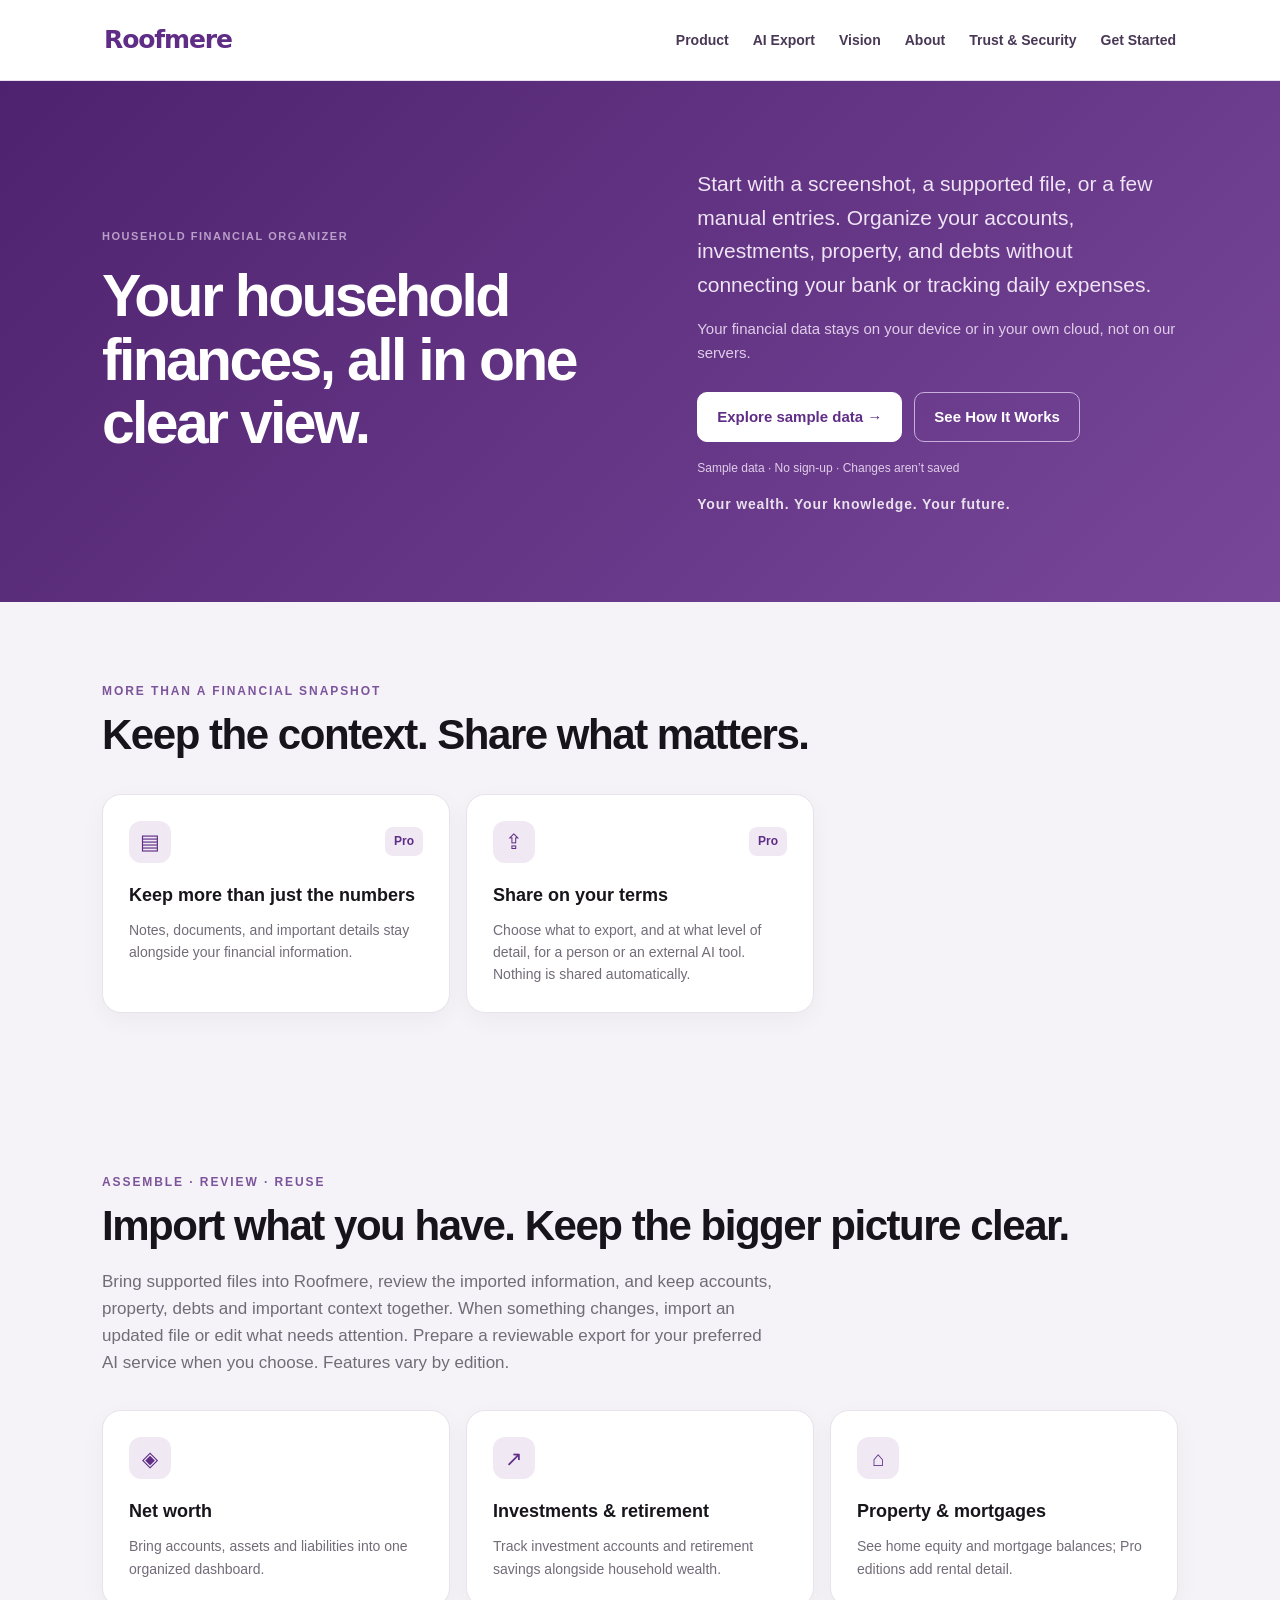
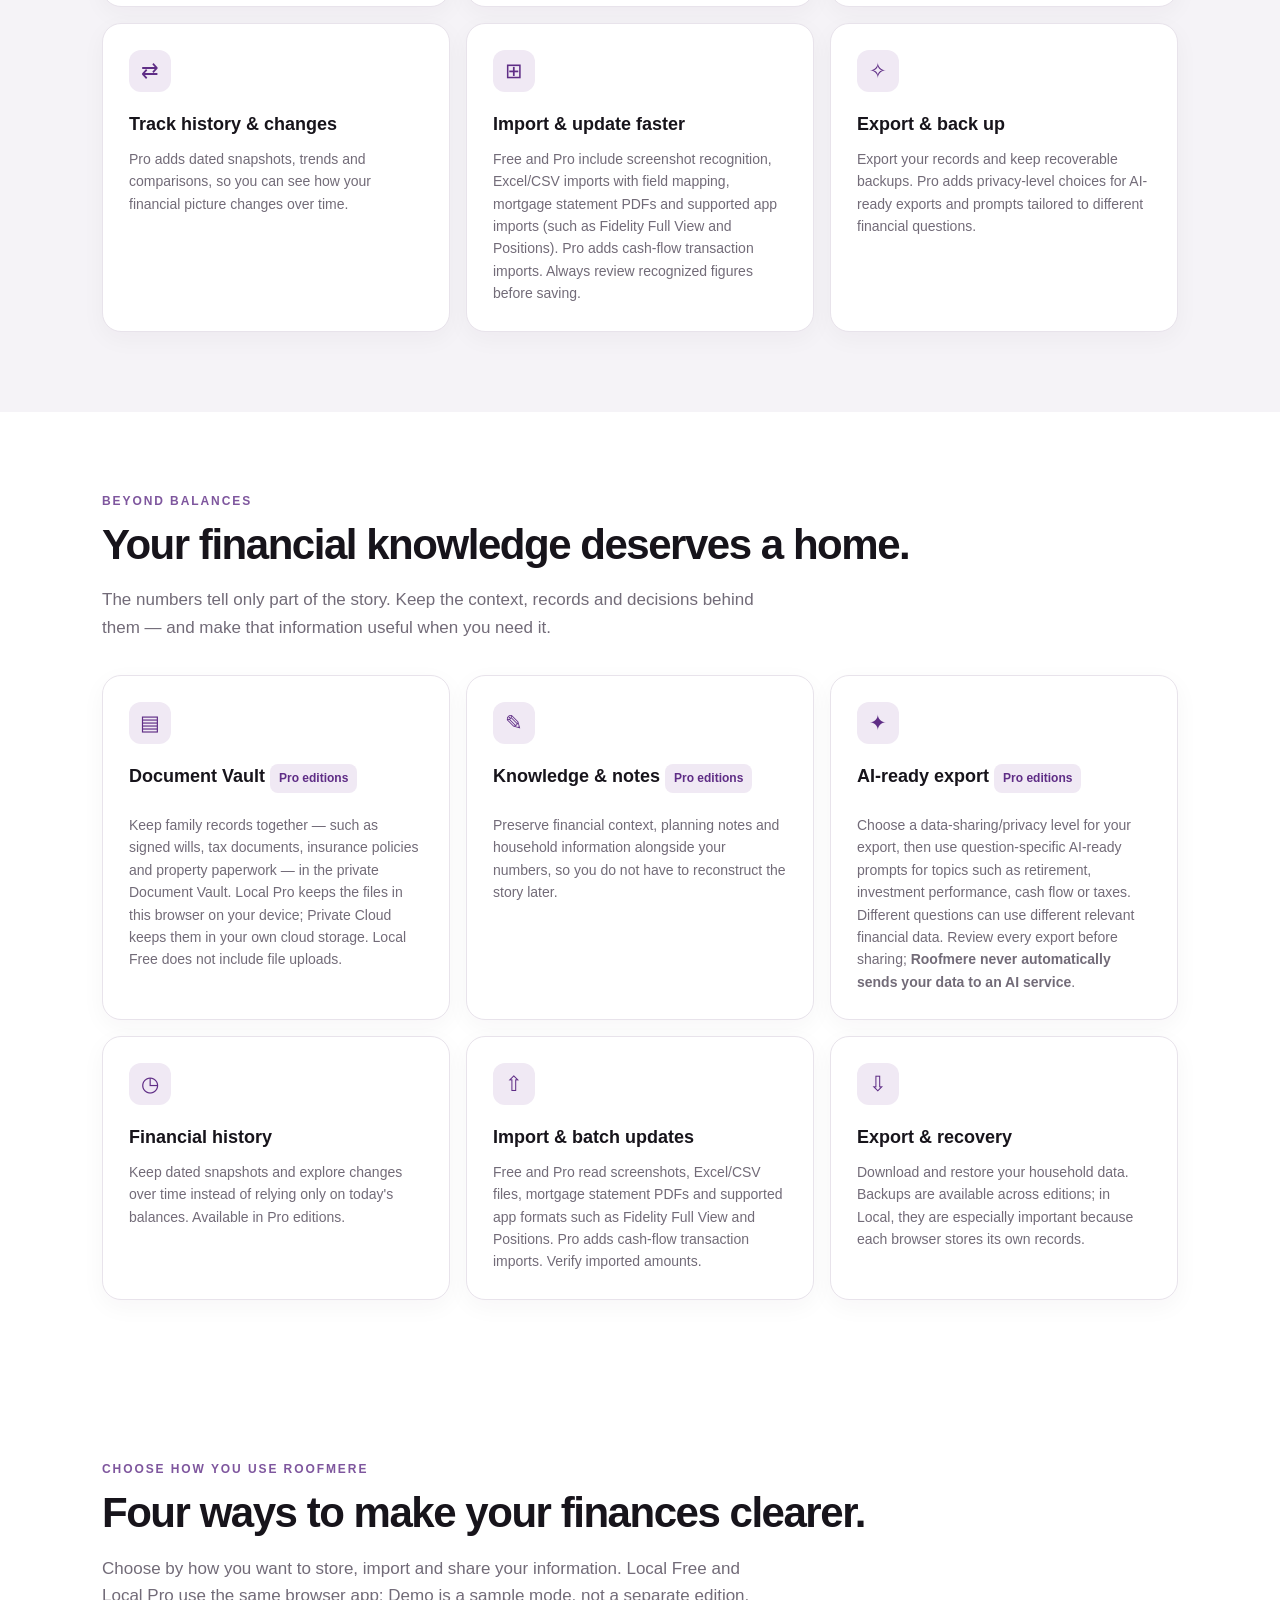
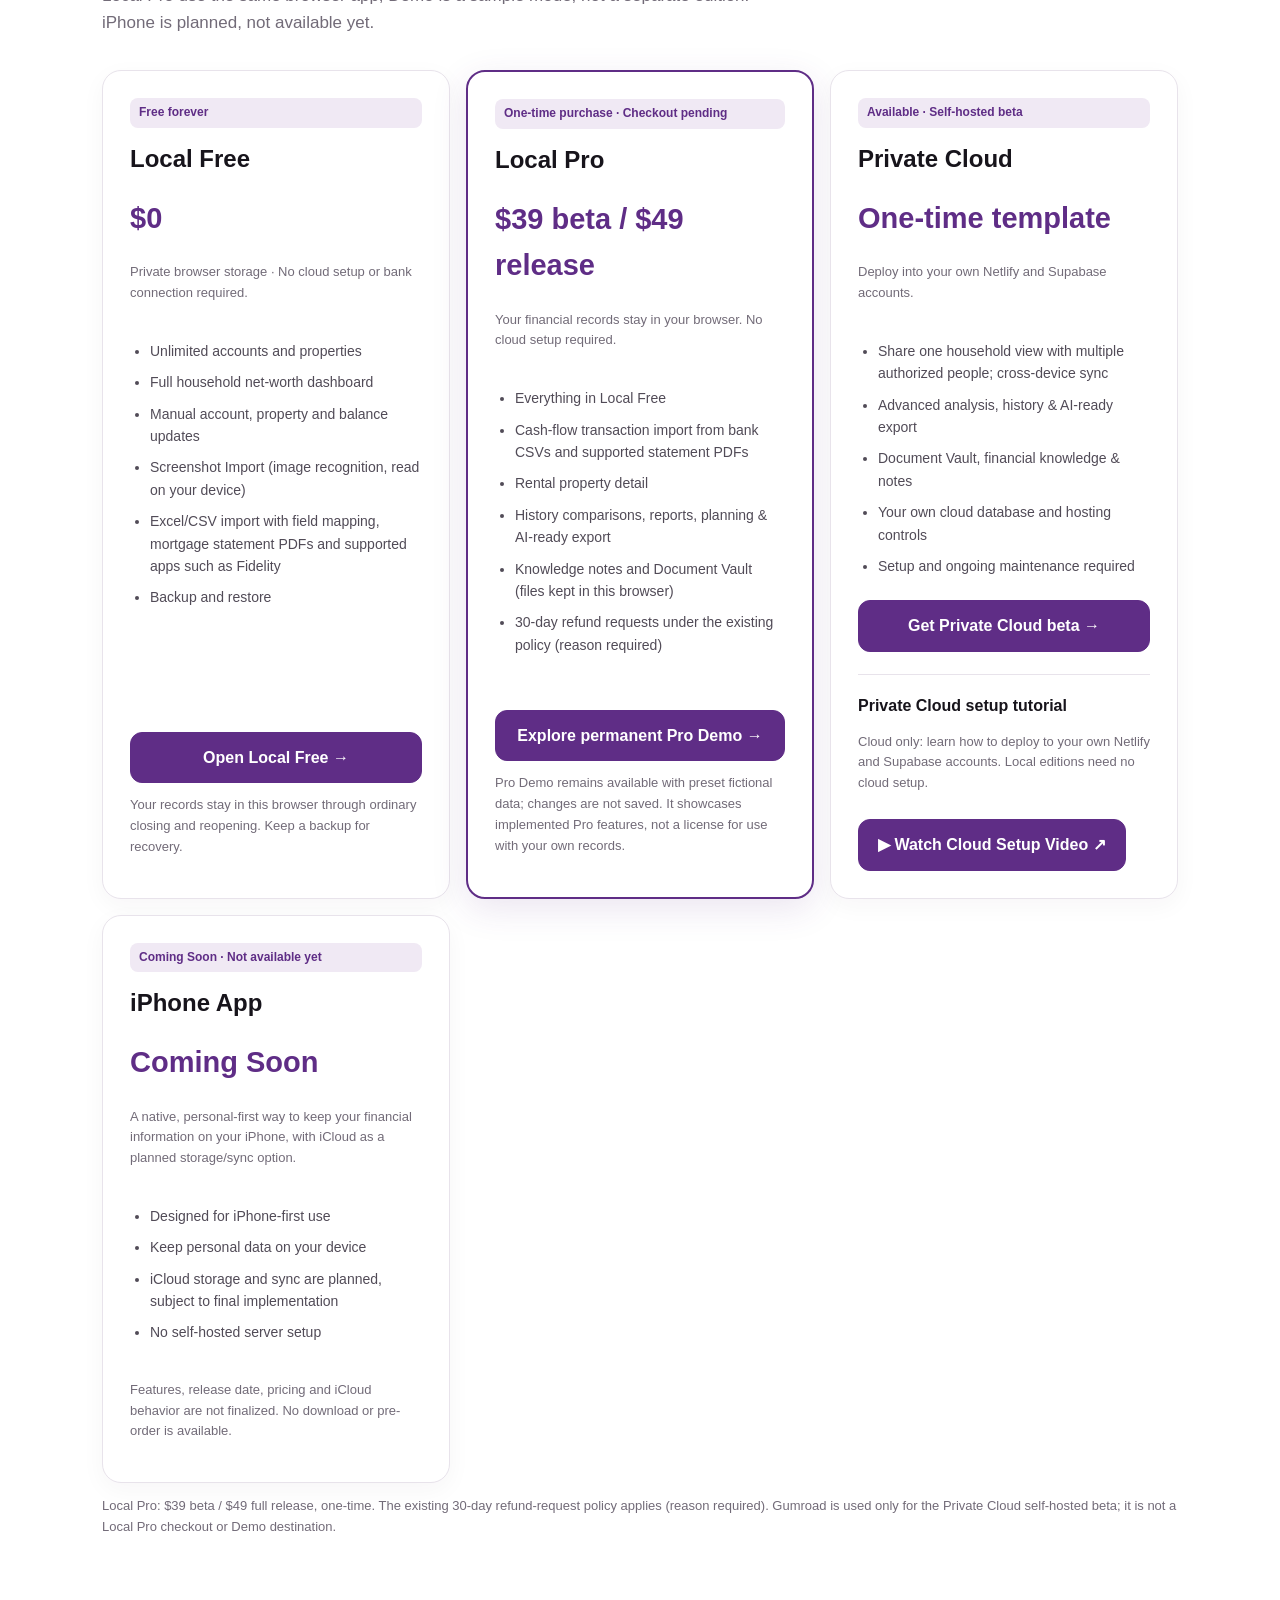
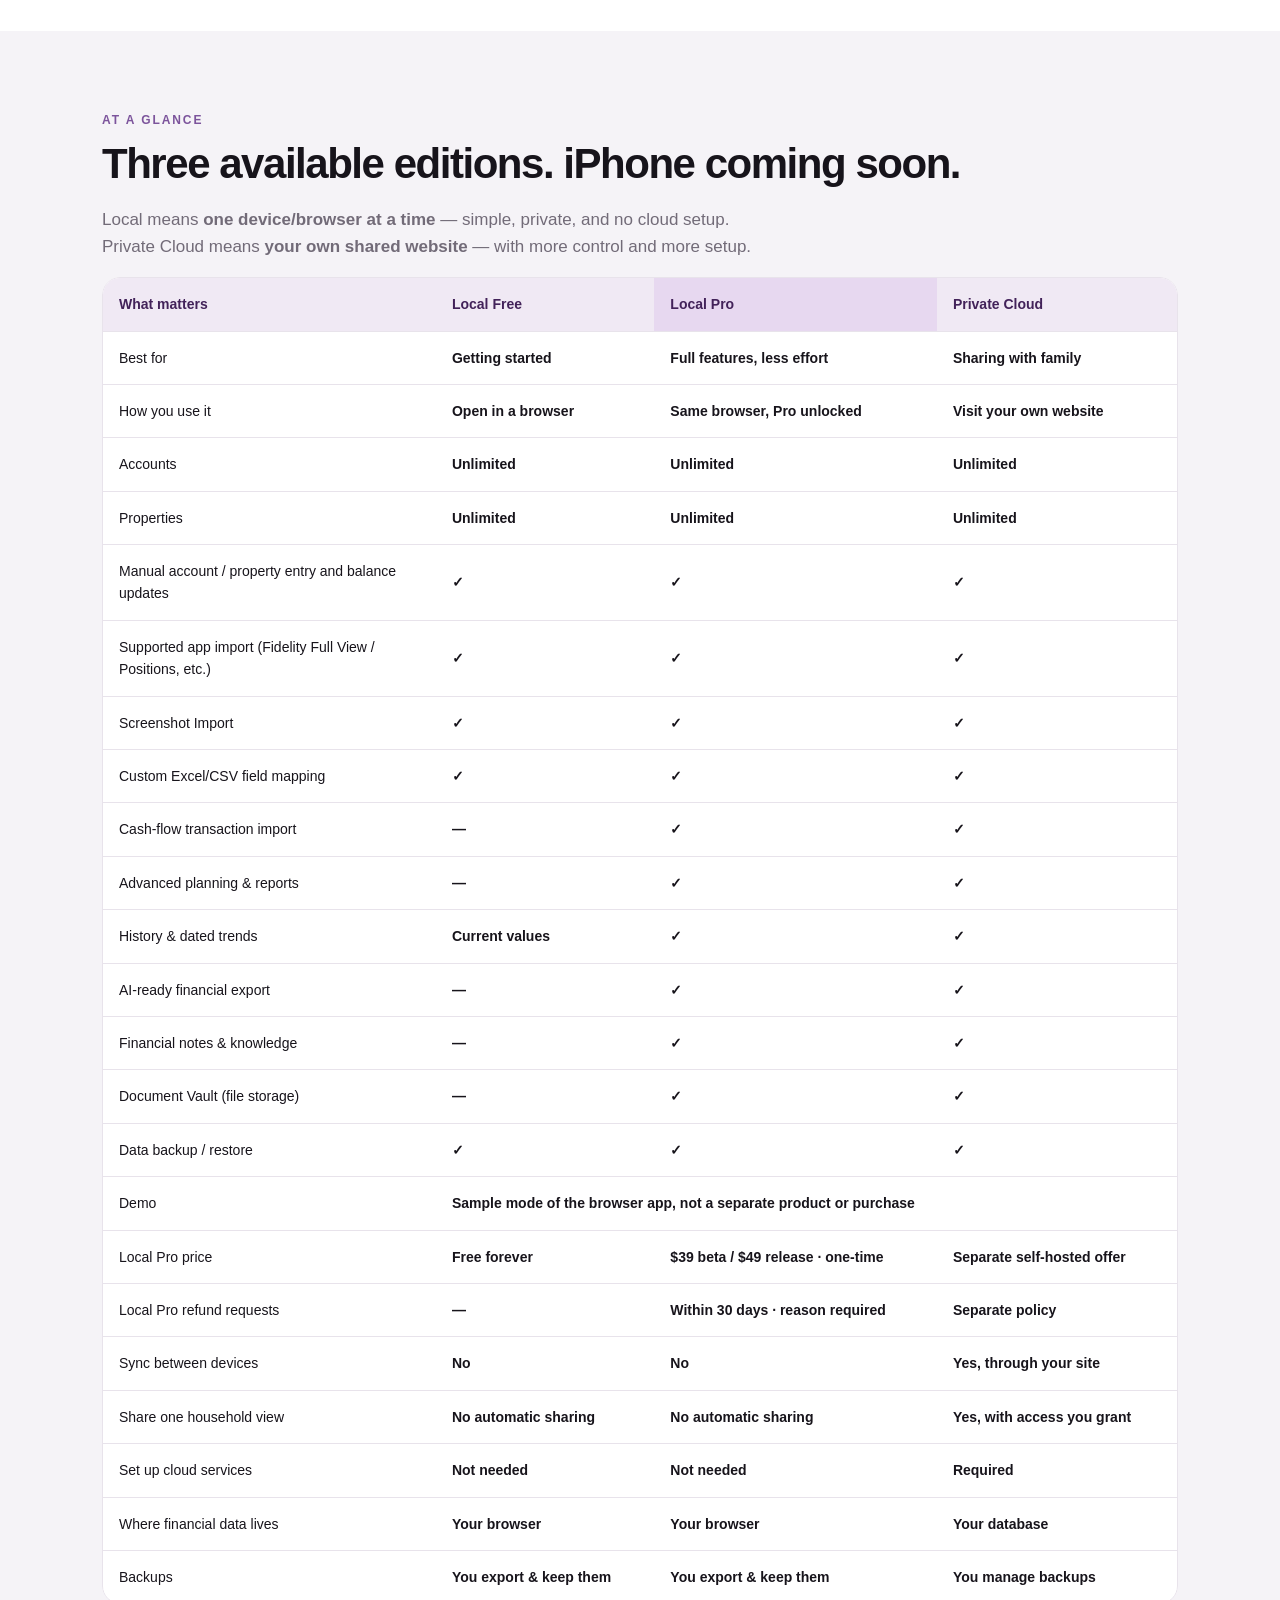
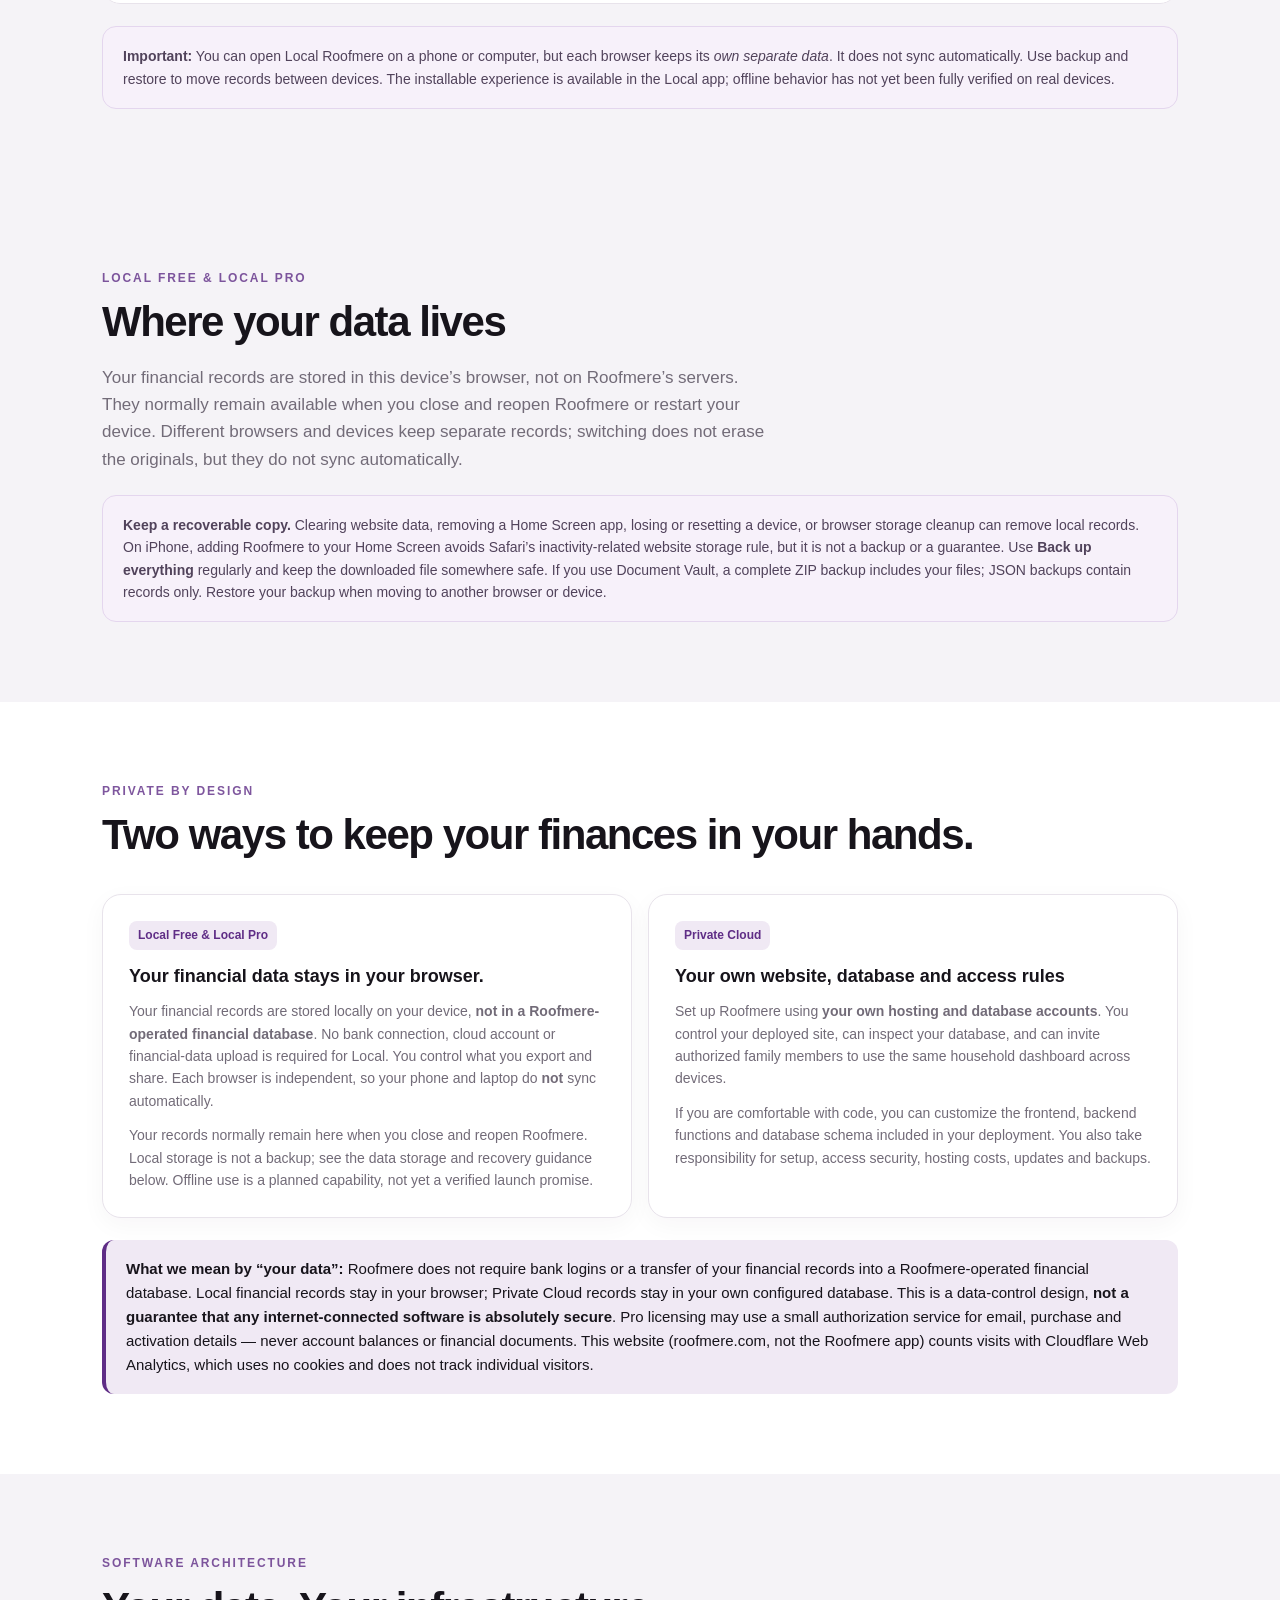
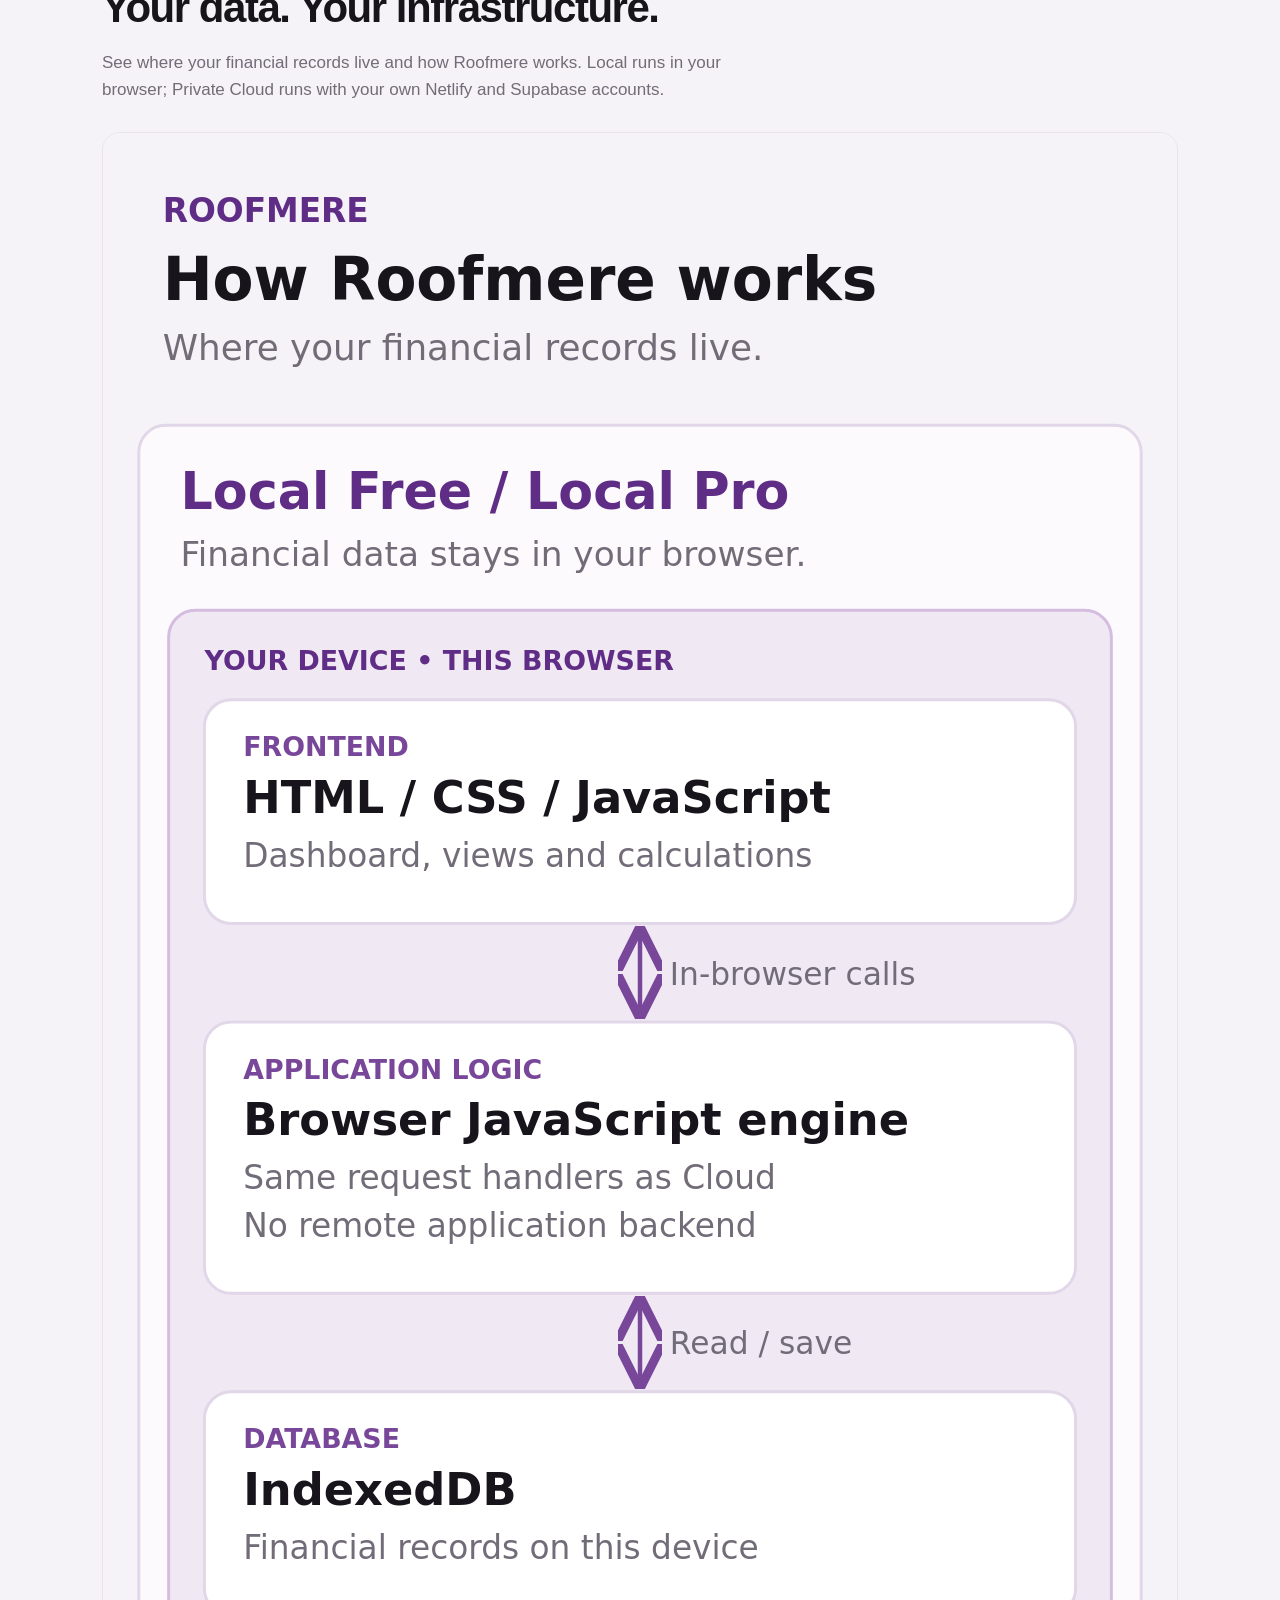
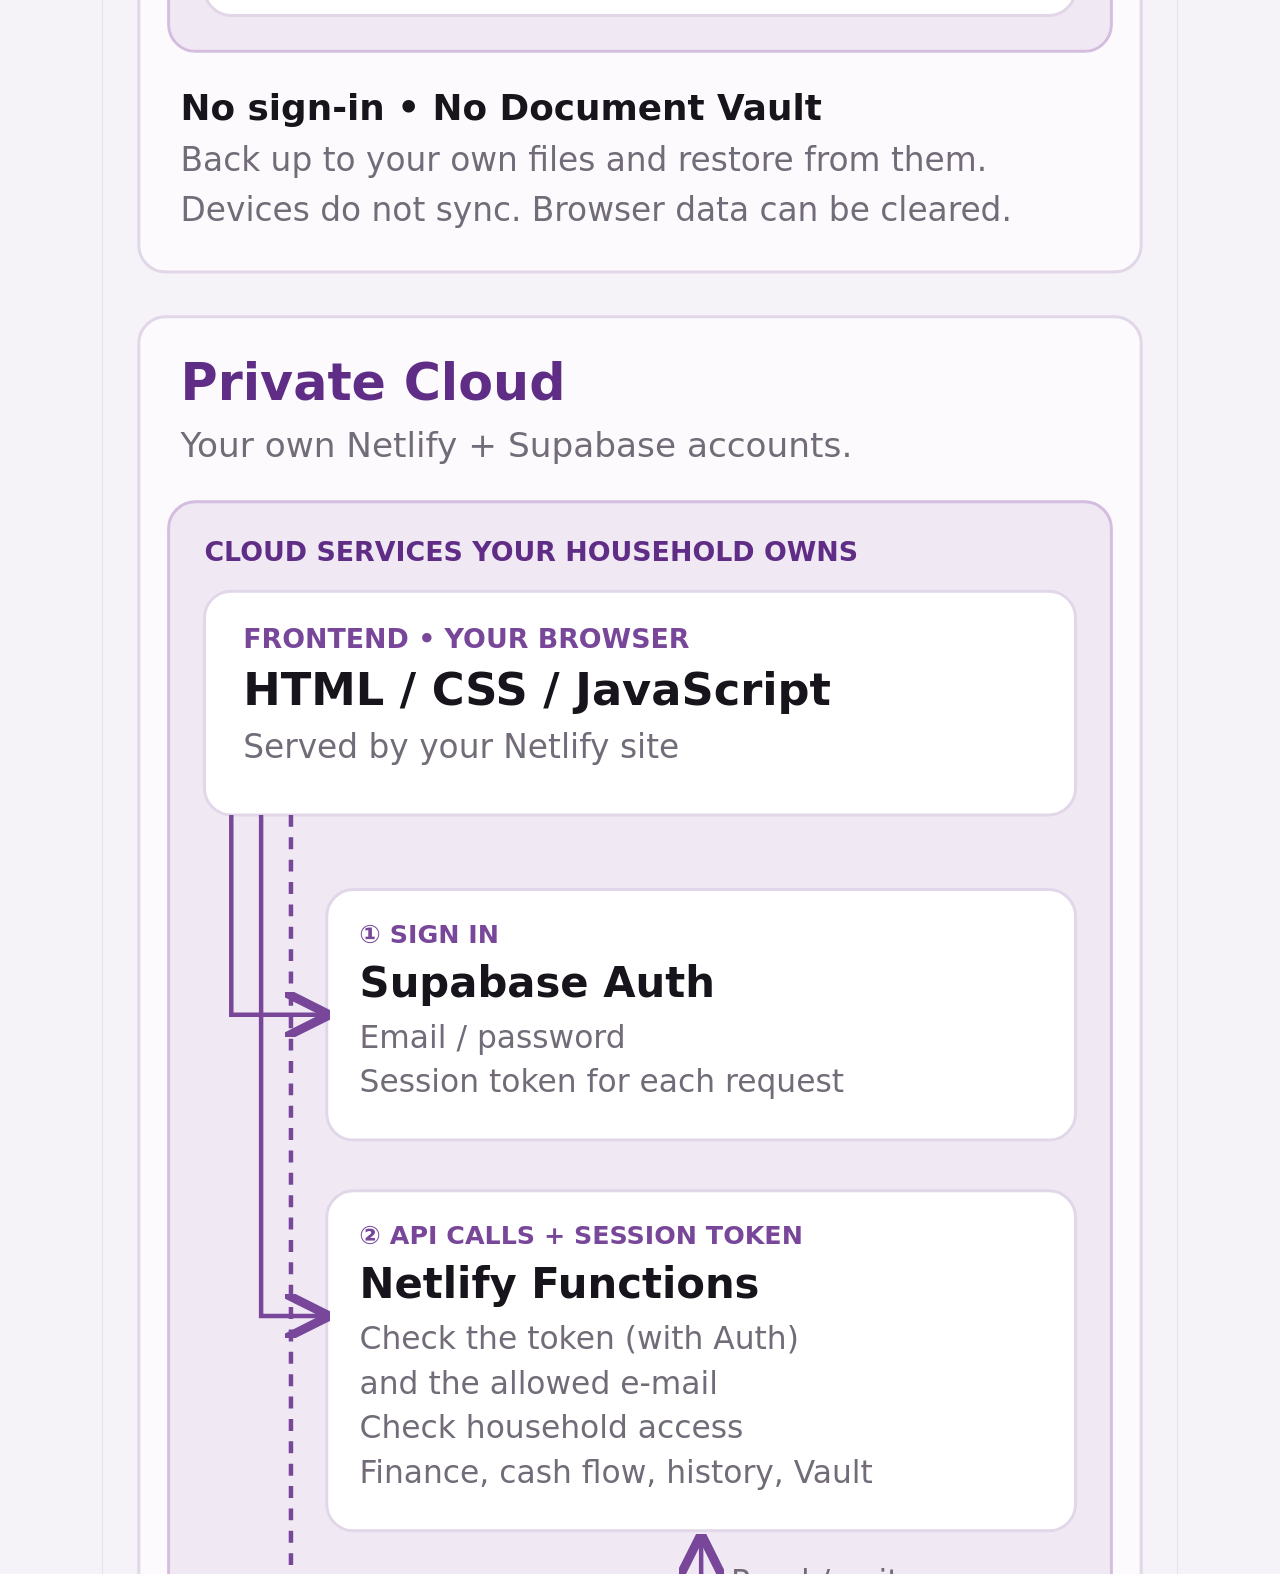
==== commit 88ff8f95: "Consolidate Local storage and recovery guidance on product homepage" ====
--- a/index.html
+++ b/index.html
@@ -41,7 +41,7 @@
 <article class="card"><span class="icon">✧</span><h3>Export &amp; back up</h3><p>Export your records and keep recoverable backups. Pro adds privacy-level choices for AI-ready exports and prompts tailored to different financial questions.</p></article>
 </div></div></section>
 <section id="organize" class="whitebg"><div class="wrap"><div class="eyebrow" style="color:var(--purple)">Beyond balances</div><h2>Your financial knowledge deserves a home.</h2><p class="intro">The numbers tell only part of the story. Keep the context, records and decisions behind them — and make that information useful when you need it.</p><div class="grid"><article class="card"><span class="icon">▤</span><h3>Document Vault <span class="tag">Pro editions</span></h3><p>Keep family records together — such as signed wills, tax documents, insurance policies and property paperwork — in the private Document Vault. Local Pro keeps the files in this browser on your device; Private Cloud keeps them in your own cloud storage. Local Free does not include file uploads.</p></article><article class="card"><span class="icon">✎</span><h3>Knowledge &amp; notes <span class="tag">Pro editions</span></h3><p>Preserve financial context, planning notes and household information alongside your numbers, so you do not have to reconstruct the story later.</p></article><article class="card"><span class="icon">✦</span><h3>AI-ready export <span class="tag">Pro editions</span></h3><p>Choose a data-sharing/privacy level for your export, then use question-specific AI-ready prompts for topics such as retirement, investment performance, cash flow or taxes. Different questions can use different relevant financial data. Review every export before sharing; <strong>Roofmere never automatically sends your data to an AI service</strong>.</p></article><article class="card"><span class="icon">◷</span><h3>Financial history</h3><p>Keep dated snapshots and explore changes over time instead of relying only on today's balances. Available in Pro editions.</p></article><article class="card"><span class="icon">⇧</span><h3>Import &amp; batch updates</h3><p>Free and Pro read screenshots, Excel/CSV files, mortgage statement PDFs and supported app formats such as Fidelity Full View and Positions. Pro adds cash-flow transaction imports. Verify imported amounts.</p></article><article class="card"><span class="icon">⇩</span><h3>Export &amp; recovery</h3><p>Download and restore your household data. Backups are available across editions; in Local, they are especially important because each browser stores its own records.</p></article></div></div></section><section id="editions" class="whitebg"><div class="wrap"><div class="eyebrow" style="color:var(--purple)">Choose how you use Roofmere</div><h2>Four ways to make your finances clearer.</h2><p class="intro">Choose by how you want to store, import and share your information. Local Free and Local Pro use the same browser app; Demo is a sample mode, not a separate edition. iPhone is planned, not available yet.</p><div class="editions">
-<article class="edition"><span class="tag">Free forever</span><h3>Local Free</h3><div class="price">$0</div><p class="fine">Private browser storage · No cloud setup or bank connection required.</p><ul><li>Unlimited accounts and properties</li><li>Full household net-worth dashboard</li><li>Manual account, property and balance updates</li><li>Screenshot Import (image recognition, read on your device)</li><li>Excel/CSV import with field mapping, mortgage statement PDFs and supported apps such as Fidelity</li><li>Backup and restore</li></ul><a class="btn" href="https://roofmere.netlify.app/" target="_blank" rel="noopener noreferrer">Open Local Free →</a><p class="fine" style="margin-top:12px">Your data stays in this browser: download a backup regularly.</p></article>
+<article class="edition"><span class="tag">Free forever</span><h3>Local Free</h3><div class="price">$0</div><p class="fine">Private browser storage · No cloud setup or bank connection required.</p><ul><li>Unlimited accounts and properties</li><li>Full household net-worth dashboard</li><li>Manual account, property and balance updates</li><li>Screenshot Import (image recognition, read on your device)</li><li>Excel/CSV import with field mapping, mortgage statement PDFs and supported apps such as Fidelity</li><li>Backup and restore</li></ul><a class="btn" href="https://roofmere.netlify.app/" target="_blank" rel="noopener noreferrer">Open Local Free →</a><p class="fine" style="margin-top:12px">Your records stay in this browser through ordinary closing and reopening. Keep a backup for recovery.</p></article>
 <article class="edition featured"><span class="tag">One-time purchase · Checkout pending</span><h3>Local Pro</h3><div class="price">$39 beta / $49 release</div><p class="fine">Your financial records stay in your browser. No cloud setup required.</p><ul><li>Everything in Local Free</li><li>Cash-flow transaction import from bank CSVs and supported statement PDFs</li><li>Rental property detail</li><li>History comparisons, reports, planning &amp; AI-ready export</li><li>Knowledge notes and Document Vault (files kept in this browser)</li><li>30-day refund requests under the existing policy (reason required)</li></ul><a class="btn" href="https://roofmere.netlify.app/?sample" target="_blank" rel="noopener noreferrer">Explore permanent Pro Demo →</a><p class="fine" style="margin-top:12px">Pro Demo remains available with preset fictional data; changes are not saved. It showcases implemented Pro features, not a license for use with your own records.</p></article>
 <article class="edition"><span class="tag">Available · Self-hosted beta</span><h3>Private Cloud</h3><div class="price">One-time template</div><p class="fine">Deploy into your own Netlify and Supabase accounts.</p><ul><li>Share one household view with multiple authorized people; cross-device sync</li><li>Advanced analysis, history &amp; AI-ready export</li><li>Document Vault, financial knowledge &amp; notes</li><li>Your own cloud database and hosting controls</li><li>Setup and ongoing maintenance required</li></ul><a class="btn" href="https://lilycao.gumroad.com/l/roofmere" target="_blank" rel="noopener noreferrer">Get Private Cloud beta →</a><div class="cloud-video" style="margin-top:22px;padding-top:18px;border-top:1px solid var(--line)"><h4 style="margin:0 0 8px">Private Cloud setup tutorial</h4><p class="fine">Cloud only: learn how to deploy to your own Netlify and Supabase accounts. Local editions need no cloud setup.</p><a class="btn" href="https://youtu.be/JVVJcDkPMus" target="_blank" rel="noopener noreferrer" style="margin-top:12px">▶ Watch Cloud Setup Video ↗</a></div></article>
 <article class="edition"><span class="tag">Coming Soon · Not available yet</span><h3>iPhone App</h3><div class="price">Coming Soon</div><p class="fine">A native, personal-first way to keep your financial information on your iPhone, with iCloud as a planned storage/sync option.</p><ul><li>Designed for iPhone-first use</li><li>Keep personal data on your device</li><li>iCloud storage and sync are planned, subject to final implementation</li><li>No self-hosted server setup</li></ul><p class="fine">Features, release date, pricing and iCloud behavior are not finalized. No download or pre-order is available.</p></article></div><p class="compare-note">Local Pro: $39 beta / $49 full release, one-time. The existing 30-day refund-request policy applies (reason required). Gumroad is used only for the Private Cloud self-hosted beta; it is not a Local Pro checkout or Demo destination.</p></div></section>
@@ -58,8 +58,8 @@
 <tr><td>Set up cloud services</td><td>Not needed</td><td>Not needed</td><td>Required</td></tr>
 <tr><td>Where financial data lives</td><td>Your browser</td><td>Your browser</td><td>Your database</td></tr>
 <tr><td>Backups</td><td>You export &amp; keep them</td><td>You export &amp; keep them</td><td>You manage backups</td></tr>
-</tbody></table></div><div class="note-panel"><strong>Important:</strong> You can open Local Roofmere on a phone or computer, but each browser keeps its <em>own separate data</em>. It does not sync automatically. Use backup and restore to move records between devices. The installable/offline experience is being developed and has not yet been fully verified on real devices.</div></div></section><section id="privacy" class="whitebg"><div class="wrap"><div class="eyebrow" style="color:var(--purple)">Private by design</div><h2>Two ways to keep your finances in your hands.</h2><div class="grid" style="grid-template-columns:repeat(auto-fit,minmax(270px,1fr))"><article class="card"><span class="tag">Local Free &amp; Local Pro</span><h3>Your financial data stays in your browser.</h3><p>Your financial records are stored locally on your device, <strong>not in a Roofmere-operated financial database</strong>. No bank connection, cloud account or financial-data upload is required for Local. You control what you export and share. Each browser is independent, so your phone and laptop do <strong>not</strong> sync automatically.</p><p style="margin-top:12px"><strong>Your responsibility:</strong> download backups regularly. Clearing browser data, changing devices, or storage cleanup can remove local records. Offline use is a planned capability, not yet a verified launch promise.</p></article><article class="card"><span class="tag">Private Cloud</span><h3>Your own website, database and access rules</h3><p>Set up Roofmere using <strong>your own hosting and database accounts</strong>. You control your deployed site, can inspect your database, and can invite authorized family members to use the same household dashboard across devices.</p><p style="margin-top:12px">If you are comfortable with code, you can customize the frontend, backend functions and database schema included in your deployment. You also take responsibility for setup, access security, hosting costs, updates and backups.</p></article></div><div class="privacy-callout"><strong>What we mean by “your data”:</strong> Roofmere does not require bank logins or a transfer of your financial records into a Roofmere-operated financial database. Local financial records stay in your browser; Private Cloud records stay in your own configured database. This is a data-control design, <strong>not a guarantee that any internet-connected software is absolutely secure</strong>. Pro licensing may use a small authorization service for email, purchase and activation details — never account balances or financial documents. This website (roofmere.com, not the Roofmere app) counts visits with Cloudflare Web Analytics, which uses no cookies and does not track individual visitors.</div></div></section>
-<section id="architecture"><div class="wrap"><div class="eyebrow" style="color:var(--purple)">Software architecture</div><h2>Your data. Your infrastructure.</h2><p class="intro">See where your financial records live and how Roofmere works. Local runs in your browser; Private Cloud runs with your own Netlify and Supabase accounts.</p><figure class="architecture-figure"><div class="architecture-scroll" role="group" aria-label="Roofmere architecture diagram"><picture><source media="(max-width: 700px)" srcset="assets/roofmere-architecture-mobile.svg" width="720" height="3040"><img src="assets/roofmere-architecture.svg" width="1440" height="1190" loading="lazy" alt="Local Free and Local Pro: HTML, CSS and JavaScript run in the browser and save financial records in IndexedDB, with no sign-in; Local Pro also keeps Document Vault files there. Private Cloud: the browser signs in through Supabase Auth and calls Netlify Functions, which check household access and read or write PostgreSQL. Authorized document uploads and downloads go directly between the browser and private Supabase Storage, using short-lived links issued by the Functions. Program libraries load from jsDelivr; no financial data is sent to them. Local Pro licensing is pending; Pro Demo uses fictional sample data."></picture></div><figcaption><a href="assets/roofmere-architecture.svg" target="_blank" rel="noopener">Open the full diagram ↗</a></figcaption></figure><div class="architecture-summary"><p><strong>Local Free / Local Pro:</strong> financial records stay in the current browser’s IndexedDB. Keep manual backups; browsers and devices do not sync automatically. Local Pro keeps Document Vault files in the same browser storage.</p><p><strong>Private Cloud:</strong> your Netlify Functions handle authorized requests, while your Supabase project stores financial records and private documents. Authorized family members access the same household data across devices.</p></div><p class="compare-note">Local Pro licensing and installable offline use remain planned. Pro Demo stays available with fictional sample data. AI-ready Export prepares data and prompts that you choose to share with an external AI.</p></div></section>
-<section id="setup" class="whitebg"><div class="wrap"><div class="eyebrow" style="color:var(--purple)">How it works</div><h2>Choose the setup that fits you.</h2><div class="steps"><div class="step"><h3>Local: open and explore</h3><p>Local Free supports unlimited accounts and properties in one browser without creating Supabase or Netlify accounts.</p></div><div class="step"><h3>Local: unlock when ready</h3><p>Once available, activate a one-time Local Pro license on the same site without moving your records. Try implemented Pro features first in the permanent fictional-data demo.</p></div><div class="step"><h3>Cloud: deploy your own</h3><p>Buy the self-hosted template and follow the setup guide to configure your own Netlify and Supabase projects.</p></div></div><div class="notice">Private Cloud requires your own hosting accounts and may incur third-party hosting fees. Local data is device/browser-specific; always maintain a backup.</div></div></section>
+</tbody></table></div><div class="note-panel"><strong>Important:</strong> You can open Local Roofmere on a phone or computer, but each browser keeps its <em>own separate data</em>. It does not sync automatically. Use backup and restore to move records between devices. The installable experience is available in the Local app; offline behavior has not yet been fully verified on real devices.</div></div></section><section id="local-storage"><div class="wrap"><div class="eyebrow" style="color:var(--purple)">Local Free &amp; Local Pro</div><h2>Where your data lives</h2><p class="intro">Your financial records are stored in this device’s browser, not on Roofmere’s servers. They normally remain available when you close and reopen Roofmere or restart your device. Different browsers and devices keep separate records; switching does not erase the originals, but they do not sync automatically.</p><div class="note-panel"><strong>Keep a recoverable copy.</strong> Clearing website data, removing a Home Screen app, losing or resetting a device, or browser storage cleanup can remove local records. On iPhone, adding Roofmere to your Home Screen avoids Safari’s inactivity-related website storage rule, but it is not a backup or a guarantee. Use <strong>Back up everything</strong> regularly and keep the downloaded file somewhere safe. If you use Document Vault, a complete ZIP backup includes your files; JSON backups contain records only. Restore your backup when moving to another browser or device.</div></div></section><section id="privacy" class="whitebg"><div class="wrap"><div class="eyebrow" style="color:var(--purple)">Private by design</div><h2>Two ways to keep your finances in your hands.</h2><div class="grid" style="grid-template-columns:repeat(auto-fit,minmax(270px,1fr))"><article class="card"><span class="tag">Local Free &amp; Local Pro</span><h3>Your financial data stays in your browser.</h3><p>Your financial records are stored locally on your device, <strong>not in a Roofmere-operated financial database</strong>. No bank connection, cloud account or financial-data upload is required for Local. You control what you export and share. Each browser is independent, so your phone and laptop do <strong>not</strong> sync automatically.</p><p style="margin-top:12px">Your records normally remain here when you close and reopen Roofmere. Local storage is not a backup; see the data storage and recovery guidance below. Offline use is a planned capability, not yet a verified launch promise.</p></article><article class="card"><span class="tag">Private Cloud</span><h3>Your own website, database and access rules</h3><p>Set up Roofmere using <strong>your own hosting and database accounts</strong>. You control your deployed site, can inspect your database, and can invite authorized family members to use the same household dashboard across devices.</p><p style="margin-top:12px">If you are comfortable with code, you can customize the frontend, backend functions and database schema included in your deployment. You also take responsibility for setup, access security, hosting costs, updates and backups.</p></article></div><div class="privacy-callout"><strong>What we mean by “your data”:</strong> Roofmere does not require bank logins or a transfer of your financial records into a Roofmere-operated financial database. Local financial records stay in your browser; Private Cloud records stay in your own configured database. This is a data-control design, <strong>not a guarantee that any internet-connected software is absolutely secure</strong>. Pro licensing may use a small authorization service for email, purchase and activation details — never account balances or financial documents. This website (roofmere.com, not the Roofmere app) counts visits with Cloudflare Web Analytics, which uses no cookies and does not track individual visitors.</div></div></section>
+<section id="architecture"><div class="wrap"><div class="eyebrow" style="color:var(--purple)">Software architecture</div><h2>Your data. Your infrastructure.</h2><p class="intro">See where your financial records live and how Roofmere works. Local runs in your browser; Private Cloud runs with your own Netlify and Supabase accounts.</p><figure class="architecture-figure"><div class="architecture-scroll" role="group" aria-label="Roofmere architecture diagram"><picture><source media="(max-width: 700px)" srcset="assets/roofmere-architecture-mobile.svg" width="720" height="3040"><img src="assets/roofmere-architecture.svg" width="1440" height="1190" loading="lazy" alt="Local Free and Local Pro: HTML, CSS and JavaScript run in the browser and save financial records in IndexedDB, with no sign-in; Local Pro also keeps Document Vault files there. Private Cloud: the browser signs in through Supabase Auth and calls Netlify Functions, which check household access and read or write PostgreSQL. Authorized document uploads and downloads go directly between the browser and private Supabase Storage, using short-lived links issued by the Functions. Program libraries load from jsDelivr; no financial data is sent to them. Local Pro licensing is pending; Pro Demo uses fictional sample data."></picture></div><figcaption><a href="assets/roofmere-architecture.svg" target="_blank" rel="noopener">Open the full diagram ↗</a></figcaption></figure><div class="architecture-summary"><p><strong>Local Free / Local Pro:</strong> financial records stay in the current browser’s IndexedDB. Keep manual backups; browsers and devices do not sync automatically. Local Pro keeps Document Vault files in the same browser storage.</p><p><strong>Private Cloud:</strong> your Netlify Functions handle authorized requests, while your Supabase project stores financial records and private documents. Authorized family members access the same household data across devices.</p></div><p class="compare-note">Local Pro licensing and offline use remain subject to verification. Pro Demo stays available with fictional sample data. AI-ready Export prepares data and prompts that you choose to share with an external AI.</p></div></section>
+<section id="setup" class="whitebg"><div class="wrap"><div class="eyebrow" style="color:var(--purple)">How it works</div><h2>Choose the setup that fits you.</h2><div class="steps"><div class="step"><h3>Local: open and explore</h3><p>Local Free supports unlimited accounts and properties in one browser without creating Supabase or Netlify accounts.</p></div><div class="step"><h3>Local: unlock when ready</h3><p>Once available, activate a one-time Local Pro license on the same site without moving your records. Try implemented Pro features first in the permanent fictional-data demo.</p></div><div class="step"><h3>Cloud: deploy your own</h3><p>Buy the self-hosted template and follow the setup guide to configure your own Netlify and Supabase projects.</p></div></div><div class="notice">Private Cloud requires your own hosting accounts and may incur third-party hosting fees. Local records stay on your device; see the storage and recovery guidance above.</div></div></section>
 <section id="faq"><div class="wrap faq"><h2>Questions, answered.</h2><details><summary>Are Local Free and Local Pro separate websites?</summary><p>No. Local Free and Local Pro use the same browser-local records. A paid Pro license unlocks additional features without transferring your records; the permanent Pro Demo uses separate fictional data.</p></details><details><summary>Can I try Pro before buying?</summary><p>Yes. Pro Demo is permanently available with preset fictional data to explore implemented Pro features. Local Pro is a one-time purchase ($39 beta / $49 full release); refund requests are accepted within 30 days under the existing policy (reason required).</p></details><details><summary>How many browsers can I use Local Pro in?</summary><p>One licence works in up to 3 browsers at the same time, and can be activated in up to 5 different browsers in each licence year (a year from your first activation). Another browser, another browser profile, or a browser whose website data was cleared counts as a different browser. Deactivating frees one of the 3 places but does not give back a browser already counted that year; activating the same browser again does not count again. Replaced or lost a device and reached a limit? Contact support and we will review it. Pro needs an online licence check at least every 30 days; your records are never deleted by a licence limit. See the <a href="terms.html">terms</a>.</p></details><details><summary>Does Local sync across devices?</summary><p>No. Each browser has its own data. Use backups to move data between devices. Private Cloud is intended for shared household access and syncing.</p></details><details><summary>Does Roofmere send my financial data to AI?</summary><p>No automatic AI upload is required. AI-ready export prepares information that you choose whether, where and how to share with an AI assistant. Review exported content before sharing sensitive information.</p></details><details><summary>Which edition includes Document Vault?</summary><p>Local Pro keeps Vault files in this browser on your device; Private Cloud keeps them in your own configured cloud. Local Free does not include file uploads. Backups include your Vault files as a separate ZIP.</p></details><details><summary>Does Roofmere connect to my bank?</summary><p>No bank connection is required. You enter and review financial information yourself.</p></details><details><summary>Is it a subscription?</summary><p>The planned paid editions use one-time purchases. The existing self-hosted beta has its own current checkout terms; third-party hosting may have separate charges.</p></details><details><summary>Is the current Gumroad download the new Local Pro?</summary><p>No. The current Gumroad product is the existing self-hosted beta. Local Pro checkout and licensing are not yet confirmed live; the permanent Pro Demo is separate from the current self-hosted beta.</p></details><details><summary>Does Roofmere provide financial or legal advice?</summary><p>No. Roofmere is an organization and planning tool, not personalized financial or legal advice.</p></details></div></section>
 <section aria-label="Free personal finance guides" style="background:#fff;padding:36px 20px;text-align:center"><h2>Free personal finance guides</h2><p>Learn to track household net worth without connecting your bank accounts.</p><p><a href="guides/">Read the Roofmere Guides →</a></p></section></main><footer>© 2026 Roofmere · Built for clarity, privacy, and ownership. <a href="trust.html">Trust &amp; Security</a> · <a href="privacy.html">Privacy</a> · <a href="terms.html">Terms</a> · <a href="contact.html">Contact</a> · <a href="#top">Back to top ↑</a></footer><!-- Cloudflare Web Analytics --><script type='module' src='https://static.cloudflareinsights.com/beacon.min.js' data-cf-beacon='{"token": "08fdf033628f48eb85ee968623ce784d"}'></script><!-- End Cloudflare Web Analytics --><script src="assets/site-header.js?v=trust-nav-20261030" defer></script></body></html>
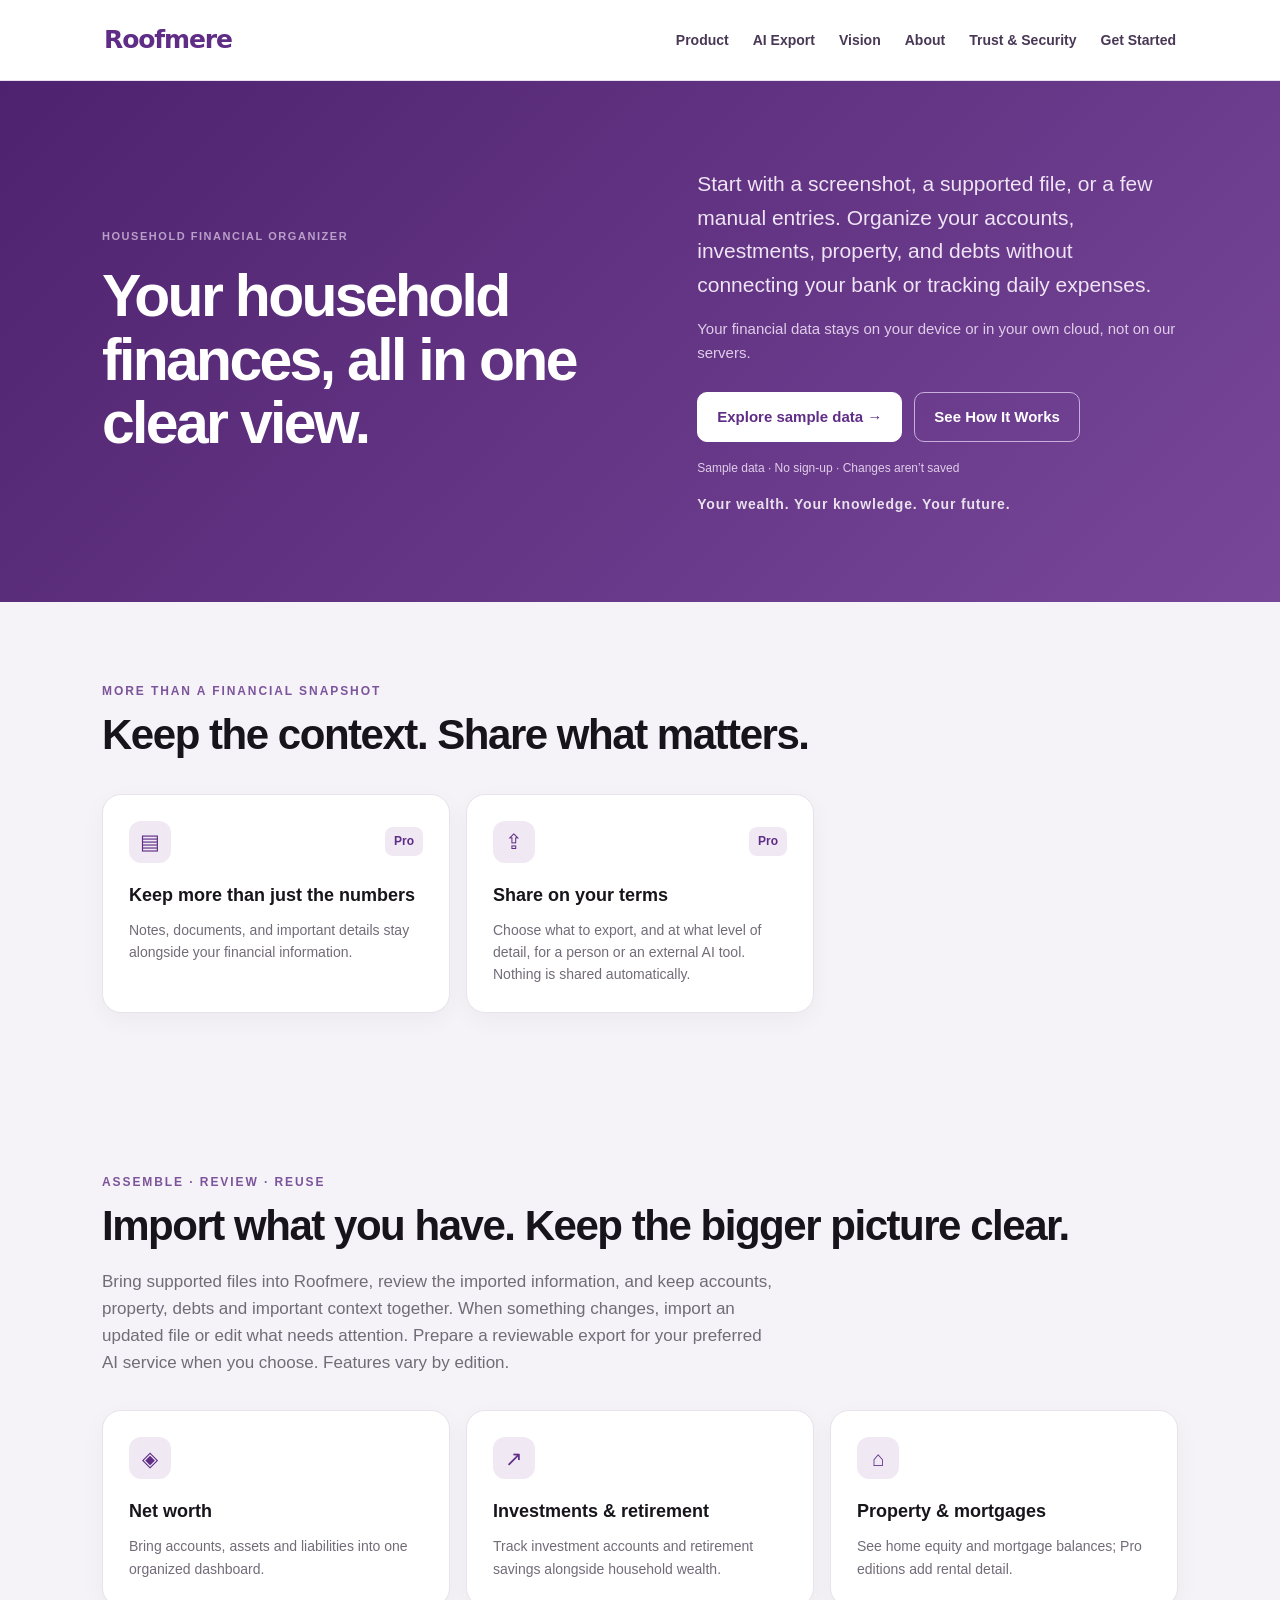
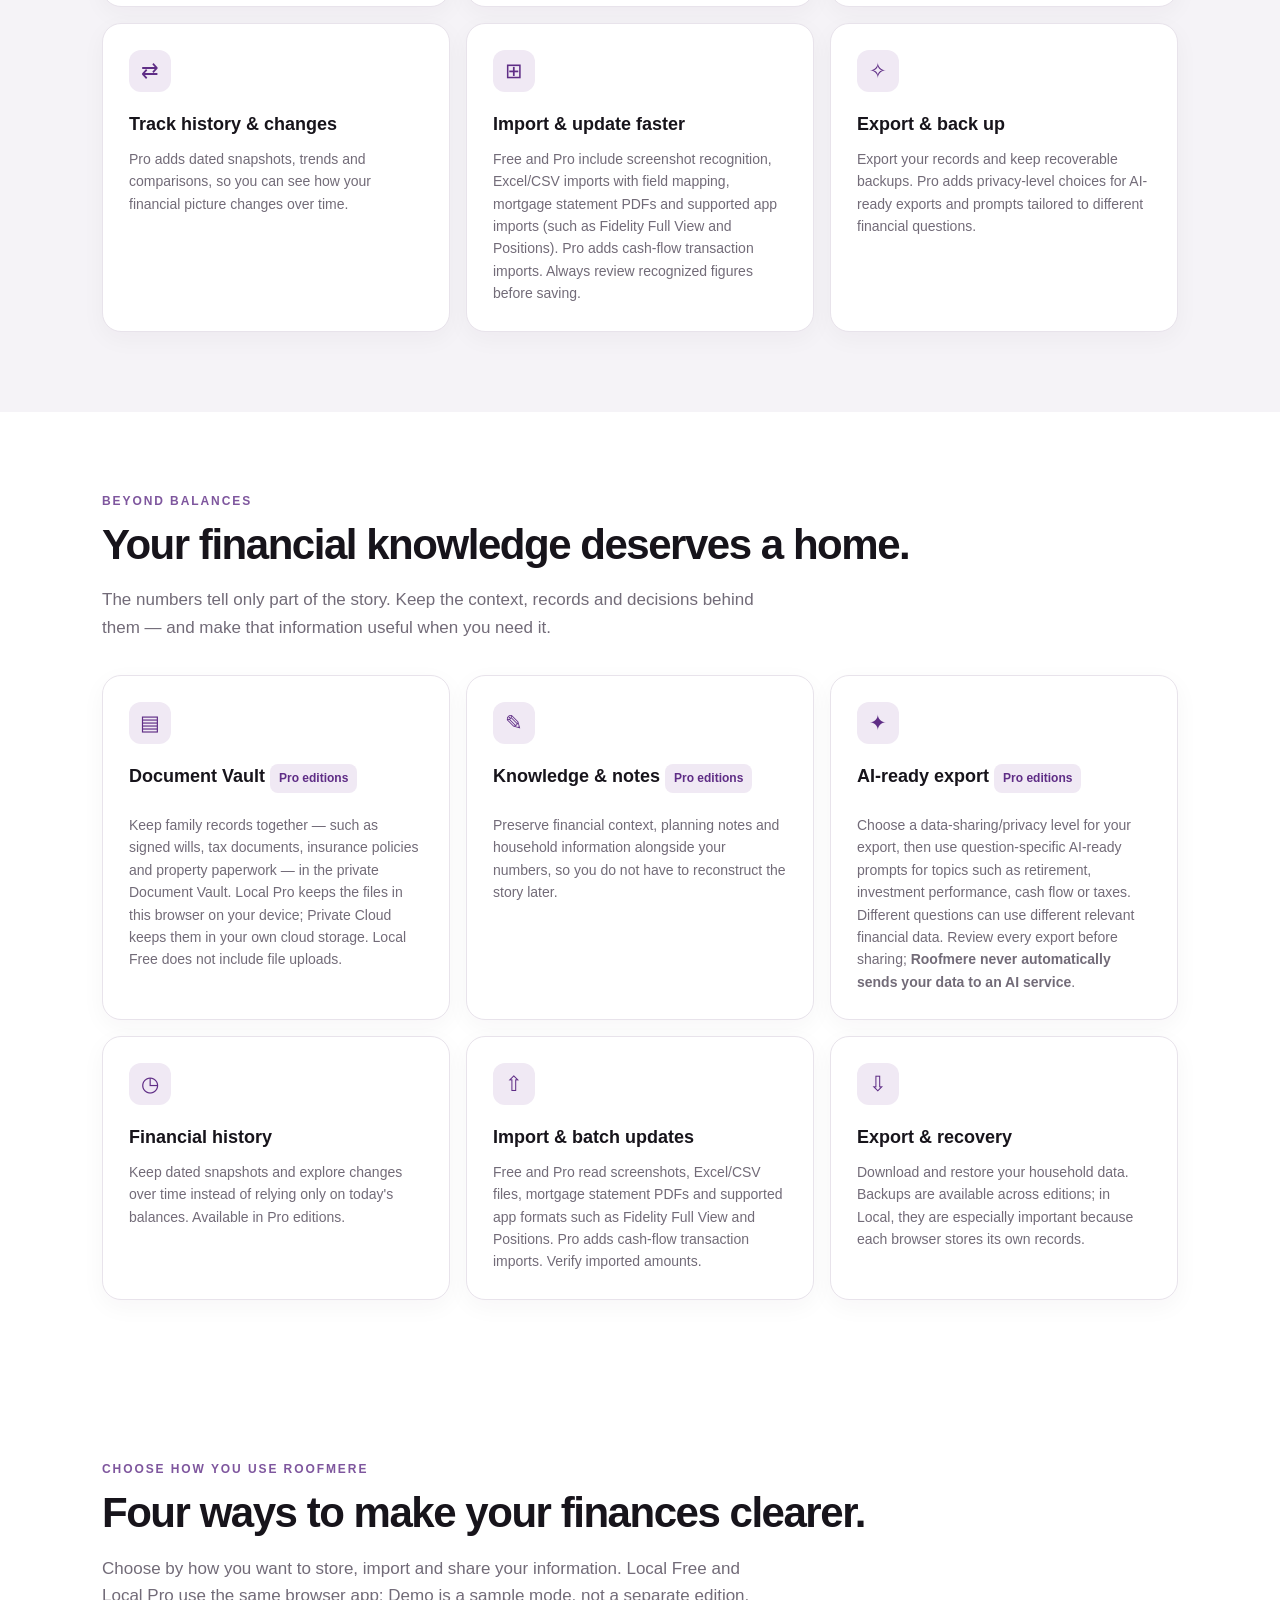
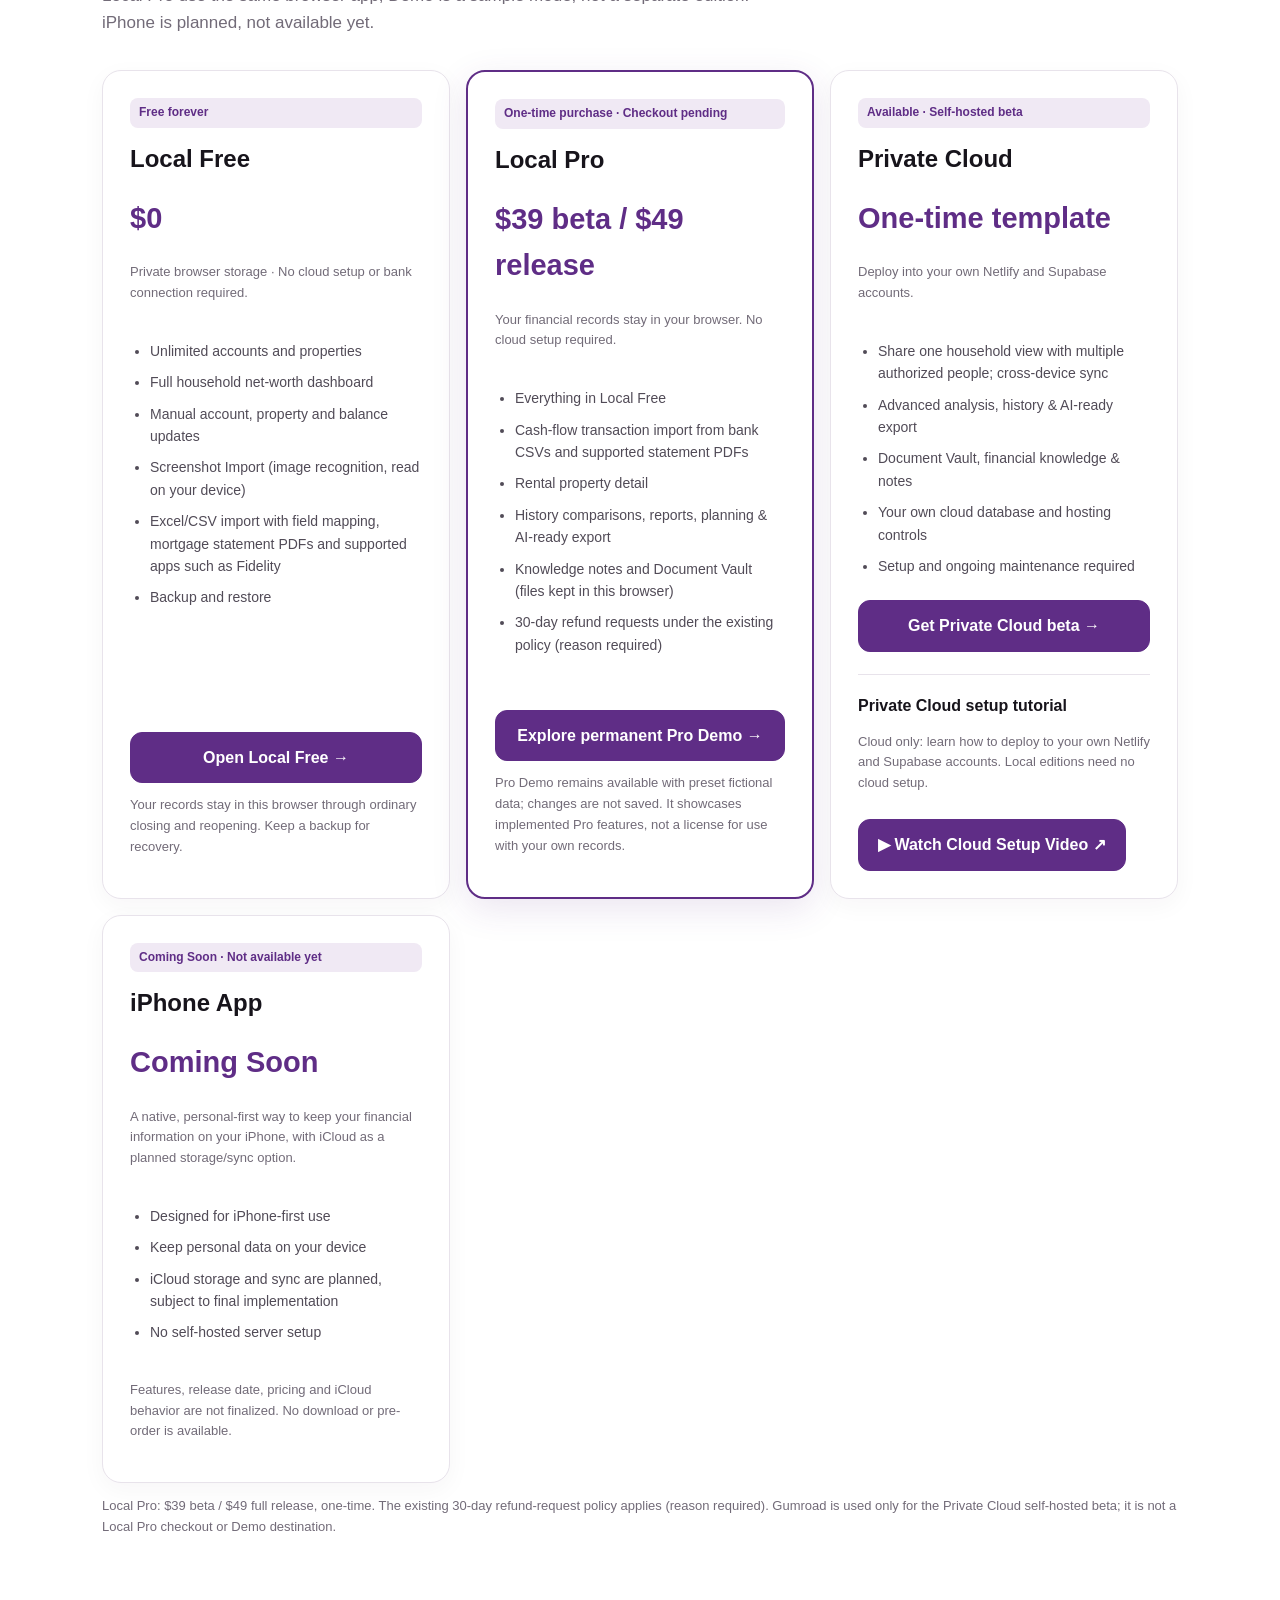
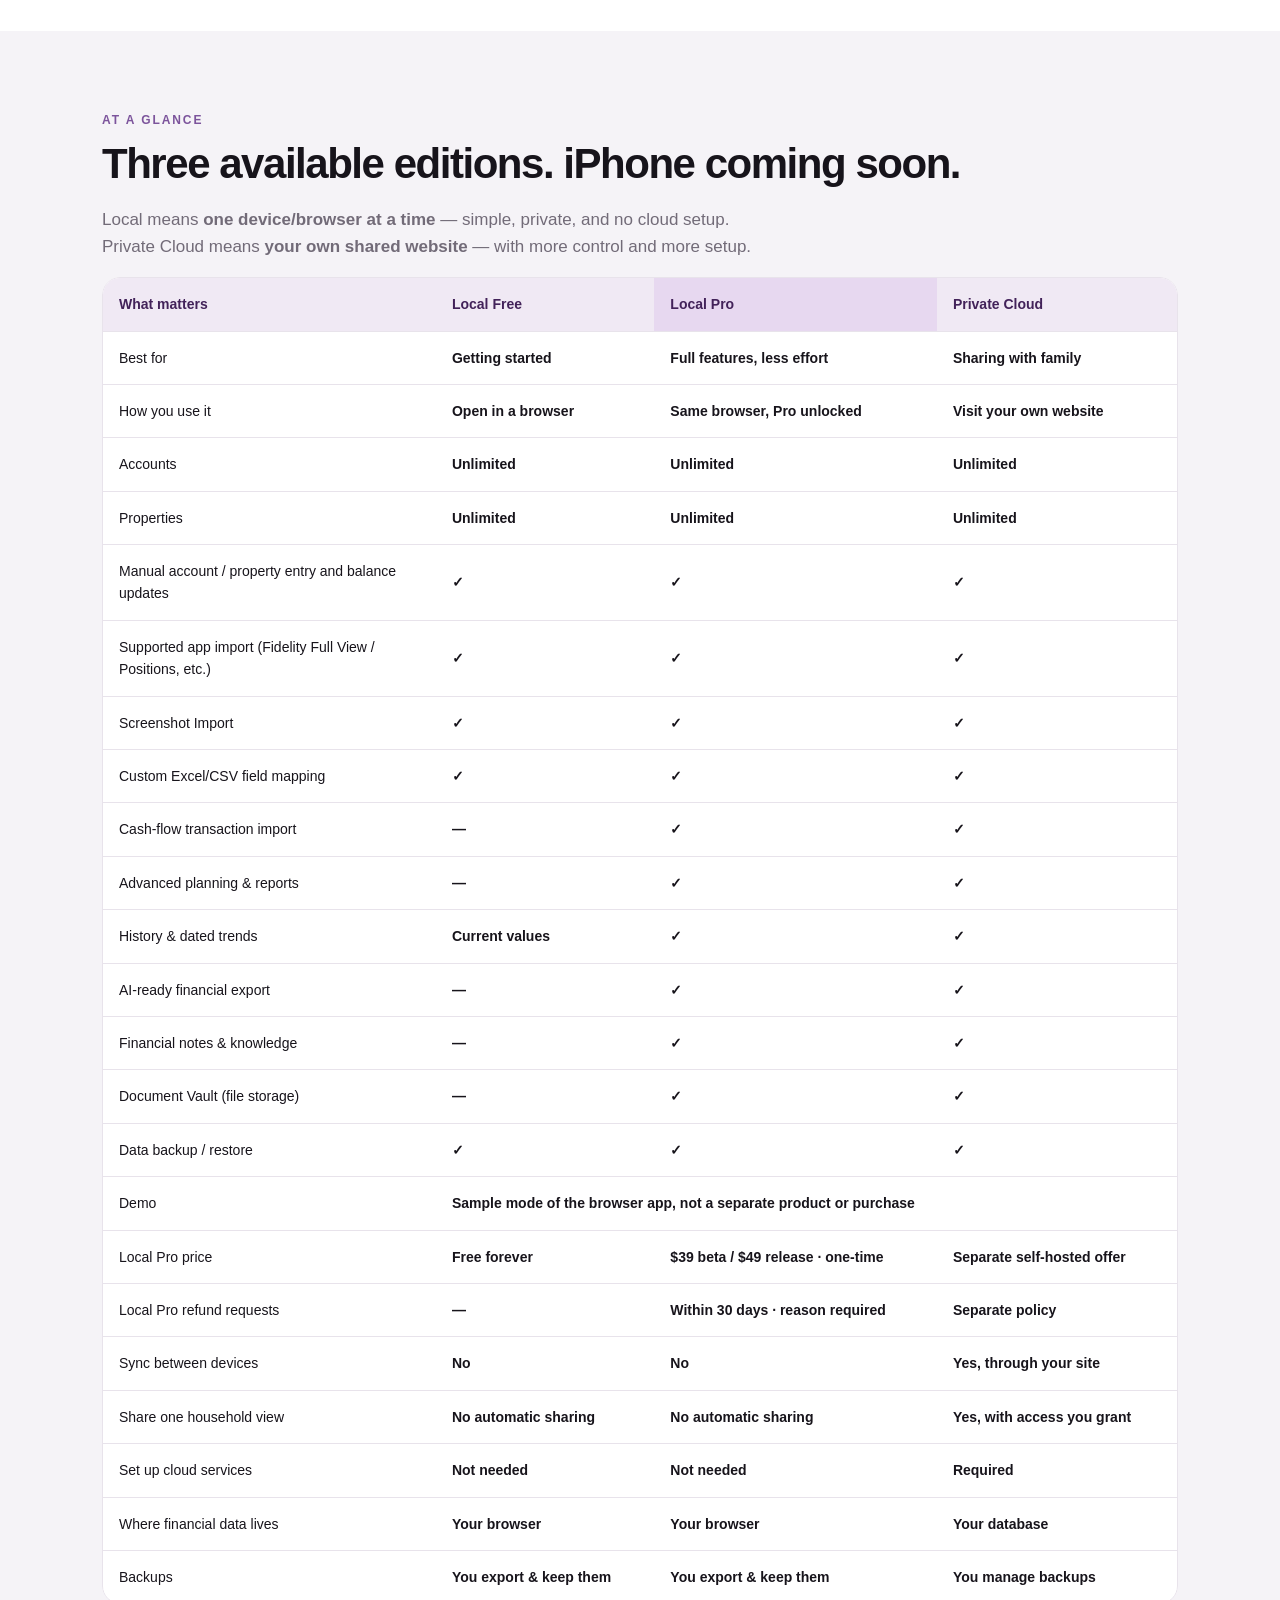
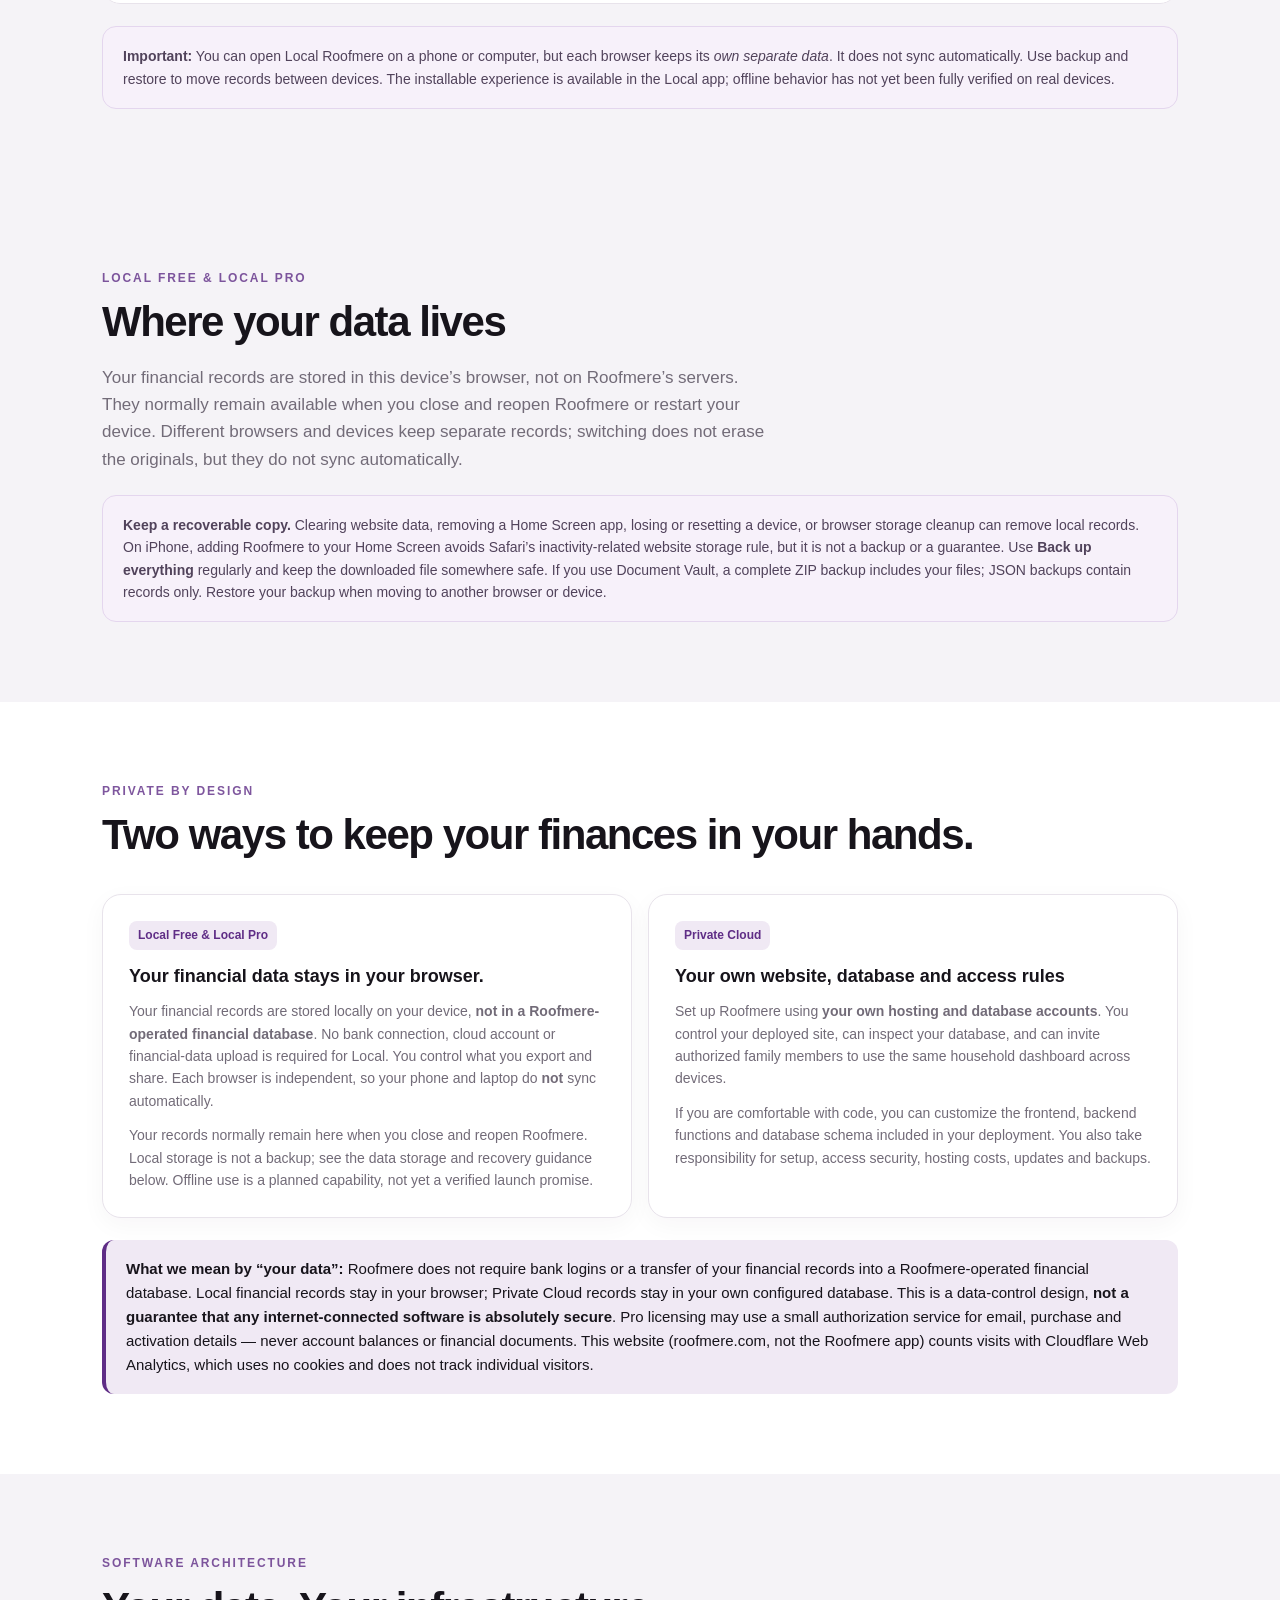
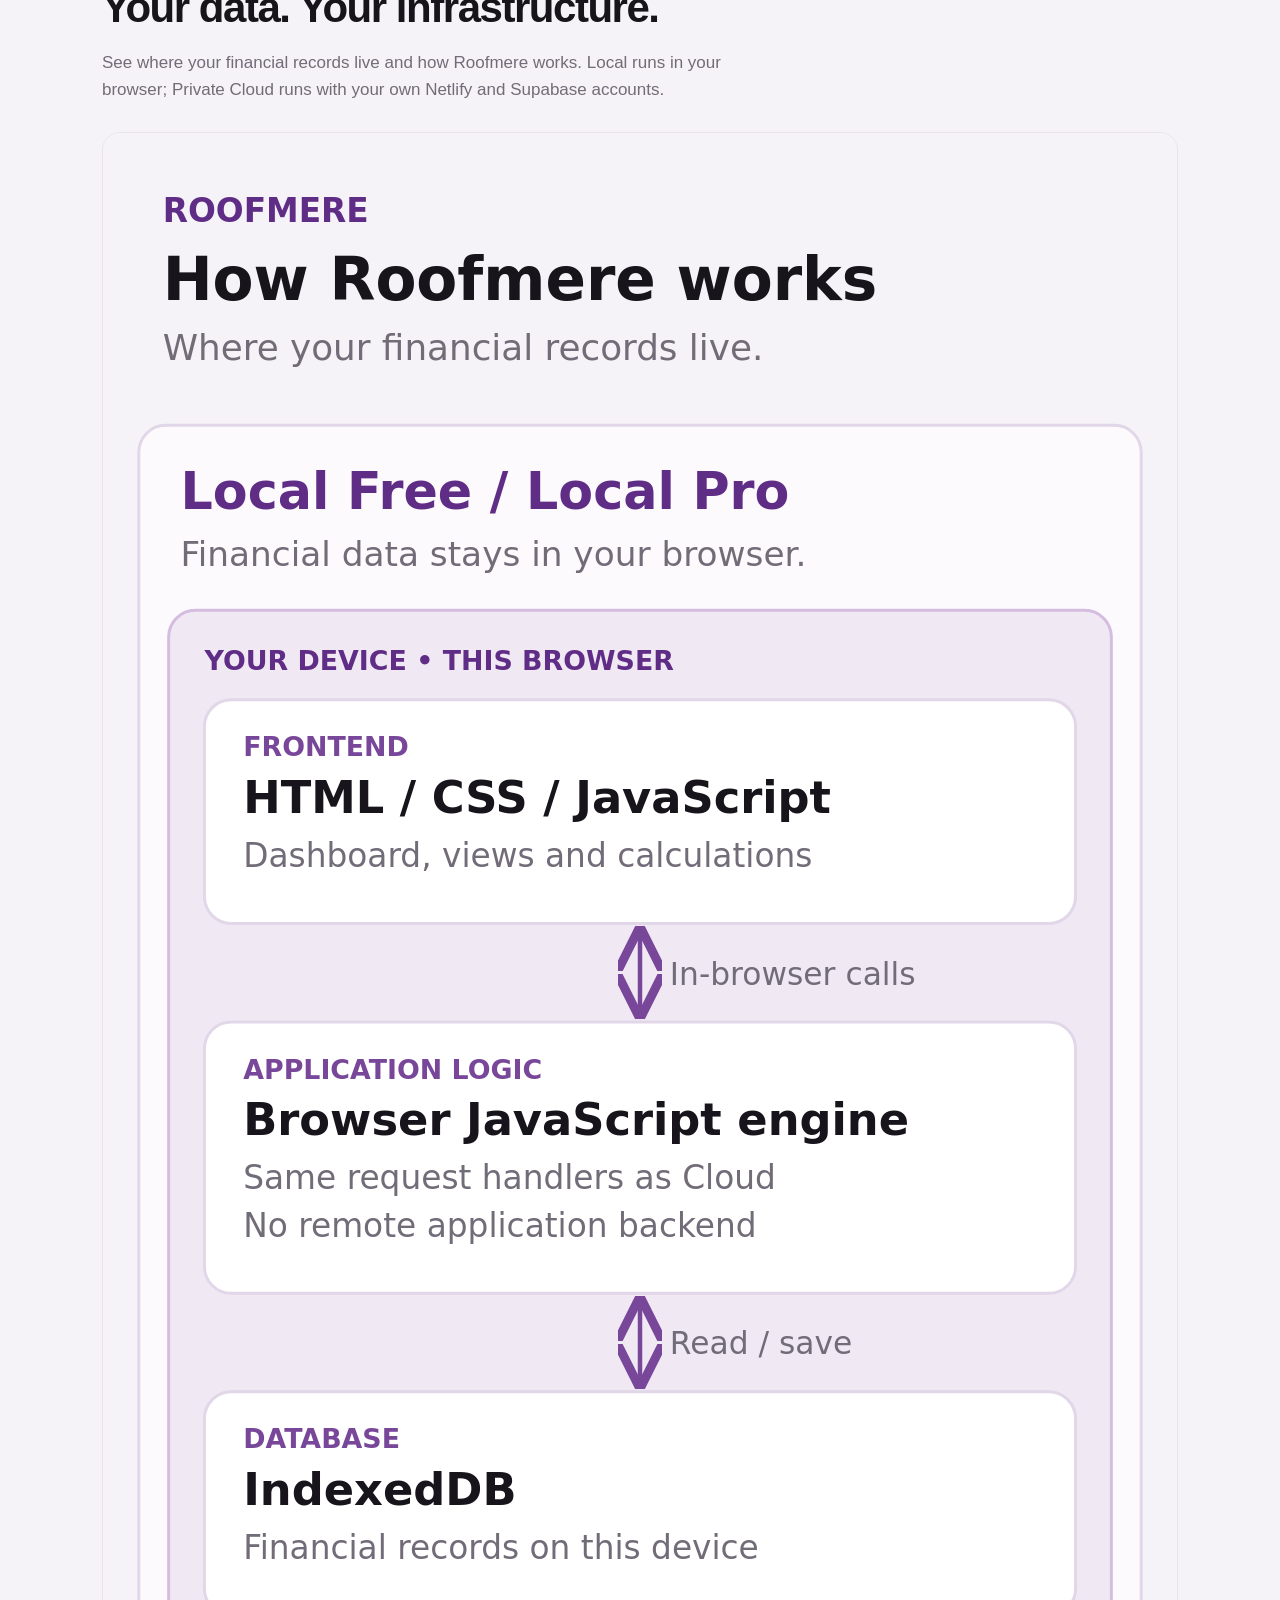
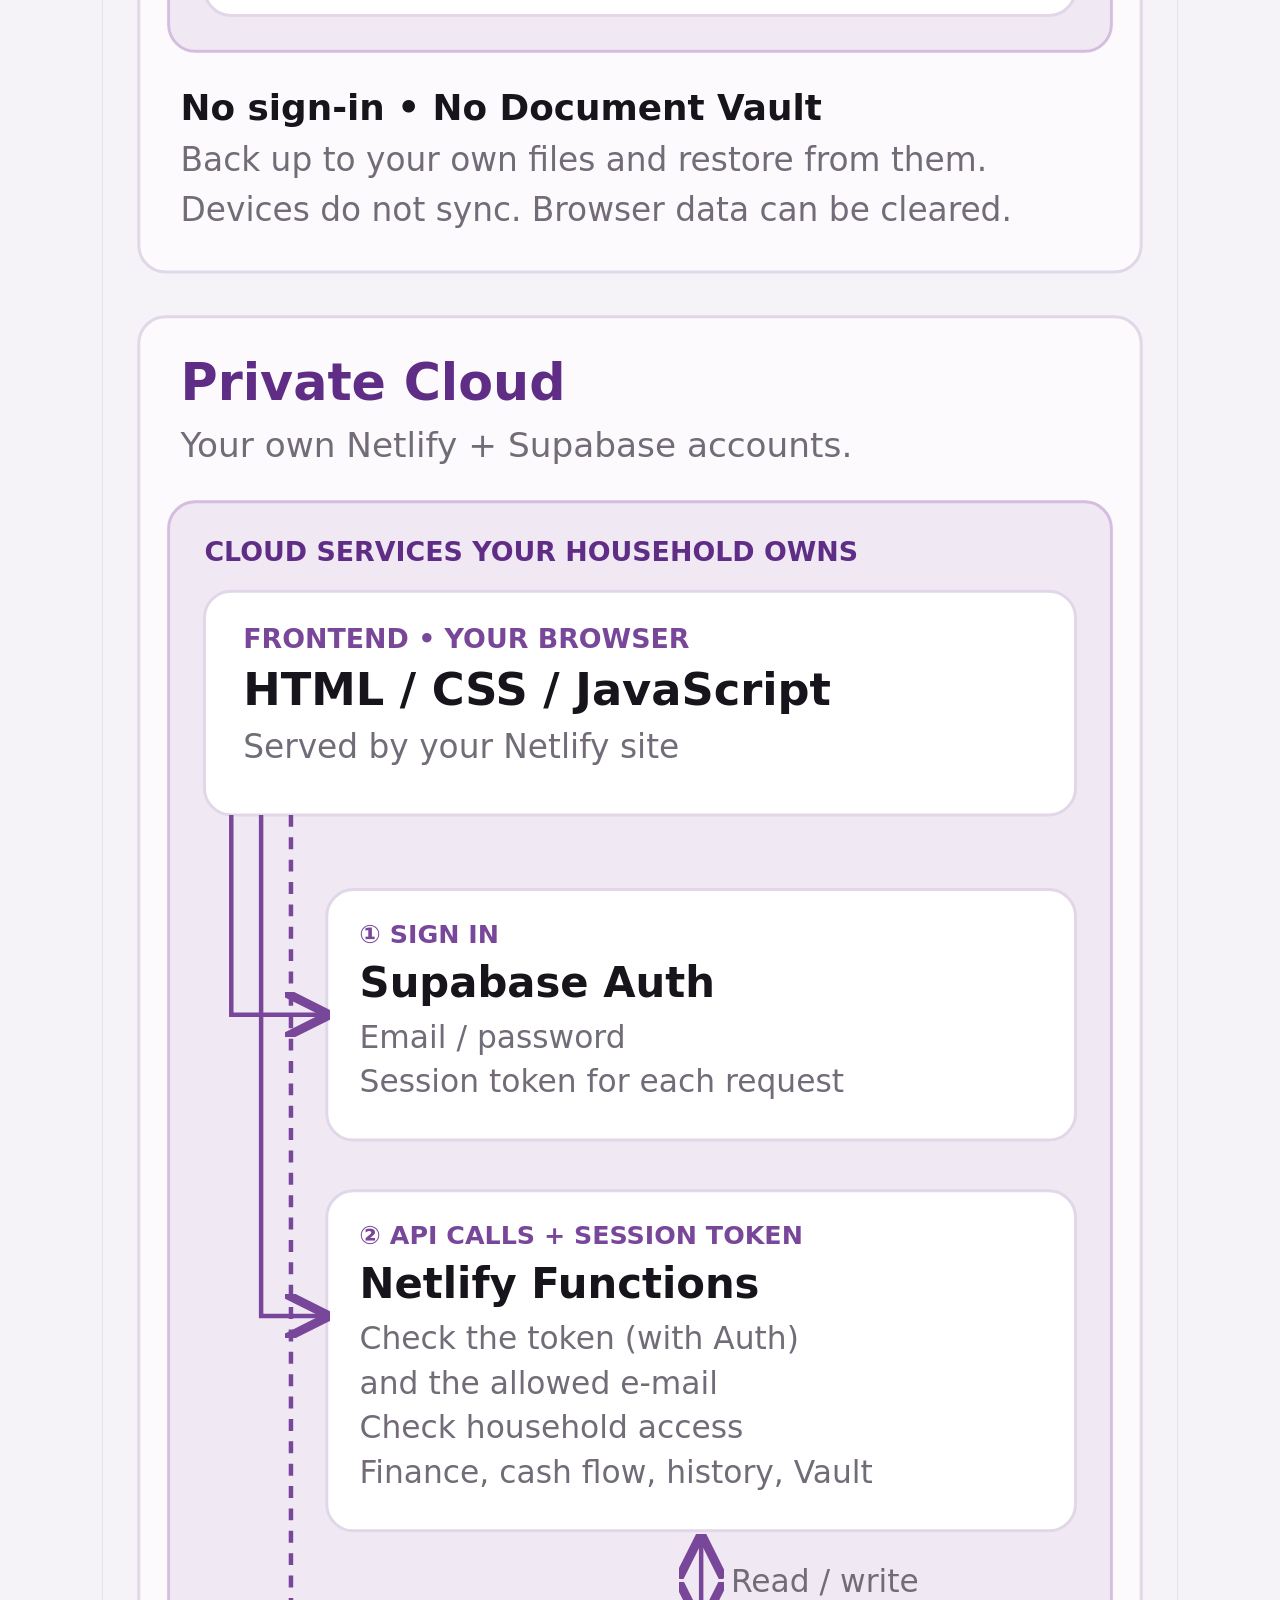
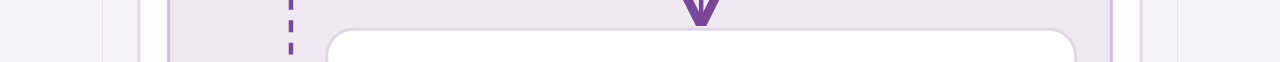
==== commit a3998b8e: "SEO: expose crawlable links to core pages" ====
--- a/index.html
+++ b/index.html
@@ -62,4 +62,4 @@
 <section id="architecture"><div class="wrap"><div class="eyebrow" style="color:var(--purple)">Software architecture</div><h2>Your data. Your infrastructure.</h2><p class="intro">See where your financial records live and how Roofmere works. Local runs in your browser; Private Cloud runs with your own Netlify and Supabase accounts.</p><figure class="architecture-figure"><div class="architecture-scroll" role="group" aria-label="Roofmere architecture diagram"><picture><source media="(max-width: 700px)" srcset="assets/roofmere-architecture-mobile.svg" width="720" height="3040"><img src="assets/roofmere-architecture.svg" width="1440" height="1190" loading="lazy" alt="Local Free and Local Pro: HTML, CSS and JavaScript run in the browser and save financial records in IndexedDB, with no sign-in; Local Pro also keeps Document Vault files there. Private Cloud: the browser signs in through Supabase Auth and calls Netlify Functions, which check household access and read or write PostgreSQL. Authorized document uploads and downloads go directly between the browser and private Supabase Storage, using short-lived links issued by the Functions. Program libraries load from jsDelivr; no financial data is sent to them. Local Pro licensing is pending; Pro Demo uses fictional sample data."></picture></div><figcaption><a href="assets/roofmere-architecture.svg" target="_blank" rel="noopener">Open the full diagram ↗</a></figcaption></figure><div class="architecture-summary"><p><strong>Local Free / Local Pro:</strong> financial records stay in the current browser’s IndexedDB. Keep manual backups; browsers and devices do not sync automatically. Local Pro keeps Document Vault files in the same browser storage.</p><p><strong>Private Cloud:</strong> your Netlify Functions handle authorized requests, while your Supabase project stores financial records and private documents. Authorized family members access the same household data across devices.</p></div><p class="compare-note">Local Pro licensing and offline use remain subject to verification. Pro Demo stays available with fictional sample data. AI-ready Export prepares data and prompts that you choose to share with an external AI.</p></div></section>
 <section id="setup" class="whitebg"><div class="wrap"><div class="eyebrow" style="color:var(--purple)">How it works</div><h2>Choose the setup that fits you.</h2><div class="steps"><div class="step"><h3>Local: open and explore</h3><p>Local Free supports unlimited accounts and properties in one browser without creating Supabase or Netlify accounts.</p></div><div class="step"><h3>Local: unlock when ready</h3><p>Once available, activate a one-time Local Pro license on the same site without moving your records. Try implemented Pro features first in the permanent fictional-data demo.</p></div><div class="step"><h3>Cloud: deploy your own</h3><p>Buy the self-hosted template and follow the setup guide to configure your own Netlify and Supabase projects.</p></div></div><div class="notice">Private Cloud requires your own hosting accounts and may incur third-party hosting fees. Local records stay on your device; see the storage and recovery guidance above.</div></div></section>
 <section id="faq"><div class="wrap faq"><h2>Questions, answered.</h2><details><summary>Are Local Free and Local Pro separate websites?</summary><p>No. Local Free and Local Pro use the same browser-local records. A paid Pro license unlocks additional features without transferring your records; the permanent Pro Demo uses separate fictional data.</p></details><details><summary>Can I try Pro before buying?</summary><p>Yes. Pro Demo is permanently available with preset fictional data to explore implemented Pro features. Local Pro is a one-time purchase ($39 beta / $49 full release); refund requests are accepted within 30 days under the existing policy (reason required).</p></details><details><summary>How many browsers can I use Local Pro in?</summary><p>One licence works in up to 3 browsers at the same time, and can be activated in up to 5 different browsers in each licence year (a year from your first activation). Another browser, another browser profile, or a browser whose website data was cleared counts as a different browser. Deactivating frees one of the 3 places but does not give back a browser already counted that year; activating the same browser again does not count again. Replaced or lost a device and reached a limit? Contact support and we will review it. Pro needs an online licence check at least every 30 days; your records are never deleted by a licence limit. See the <a href="terms.html">terms</a>.</p></details><details><summary>Does Local sync across devices?</summary><p>No. Each browser has its own data. Use backups to move data between devices. Private Cloud is intended for shared household access and syncing.</p></details><details><summary>Does Roofmere send my financial data to AI?</summary><p>No automatic AI upload is required. AI-ready export prepares information that you choose whether, where and how to share with an AI assistant. Review exported content before sharing sensitive information.</p></details><details><summary>Which edition includes Document Vault?</summary><p>Local Pro keeps Vault files in this browser on your device; Private Cloud keeps them in your own configured cloud. Local Free does not include file uploads. Backups include your Vault files as a separate ZIP.</p></details><details><summary>Does Roofmere connect to my bank?</summary><p>No bank connection is required. You enter and review financial information yourself.</p></details><details><summary>Is it a subscription?</summary><p>The planned paid editions use one-time purchases. The existing self-hosted beta has its own current checkout terms; third-party hosting may have separate charges.</p></details><details><summary>Is the current Gumroad download the new Local Pro?</summary><p>No. The current Gumroad product is the existing self-hosted beta. Local Pro checkout and licensing are not yet confirmed live; the permanent Pro Demo is separate from the current self-hosted beta.</p></details><details><summary>Does Roofmere provide financial or legal advice?</summary><p>No. Roofmere is an organization and planning tool, not personalized financial or legal advice.</p></details></div></section>
-<section aria-label="Free personal finance guides" style="background:#fff;padding:36px 20px;text-align:center"><h2>Free personal finance guides</h2><p>Learn to track household net worth without connecting your bank accounts.</p><p><a href="guides/">Read the Roofmere Guides →</a></p></section></main><footer>© 2026 Roofmere · Built for clarity, privacy, and ownership. <a href="trust.html">Trust &amp; Security</a> · <a href="privacy.html">Privacy</a> · <a href="terms.html">Terms</a> · <a href="contact.html">Contact</a> · <a href="#top">Back to top ↑</a></footer><!-- Cloudflare Web Analytics --><script type='module' src='https://static.cloudflareinsights.com/beacon.min.js' data-cf-beacon='{"token": "08fdf033628f48eb85ee968623ce784d"}'></script><!-- End Cloudflare Web Analytics --><script src="assets/site-header.js?v=trust-nav-20261030" defer></script></body></html>+<section aria-label="Free personal finance guides" style="background:#fff;padding:36px 20px;text-align:center"><h2>Free personal finance guides</h2><p>Learn to track household net worth without connecting your bank accounts.</p><p><a href="guides/">Read the Roofmere Guides →</a></p></section></main><footer><nav aria-label="Explore Roofmere" style="margin:16px auto;text-align:center;line-height:2"><a href="/">Home</a> · <a href="/product.html">Product</a> · <a href="/get-started.html">Get started</a> · <a href="/ai-export.html">AI Export</a> · <a href="/guides/">Guides</a></nav>© 2026 Roofmere · Built for clarity, privacy, and ownership. <a href="trust.html">Trust &amp; Security</a> · <a href="privacy.html">Privacy</a> · <a href="terms.html">Terms</a> · <a href="contact.html">Contact</a> · <a href="#top">Back to top ↑</a></footer><!-- Cloudflare Web Analytics --><script type='module' src='https://static.cloudflareinsights.com/beacon.min.js' data-cf-beacon='{"token": "08fdf033628f48eb85ee968623ce784d"}'></script><!-- End Cloudflare Web Analytics --><script src="assets/site-header.js?v=trust-nav-20261030" defer></script></body></html>
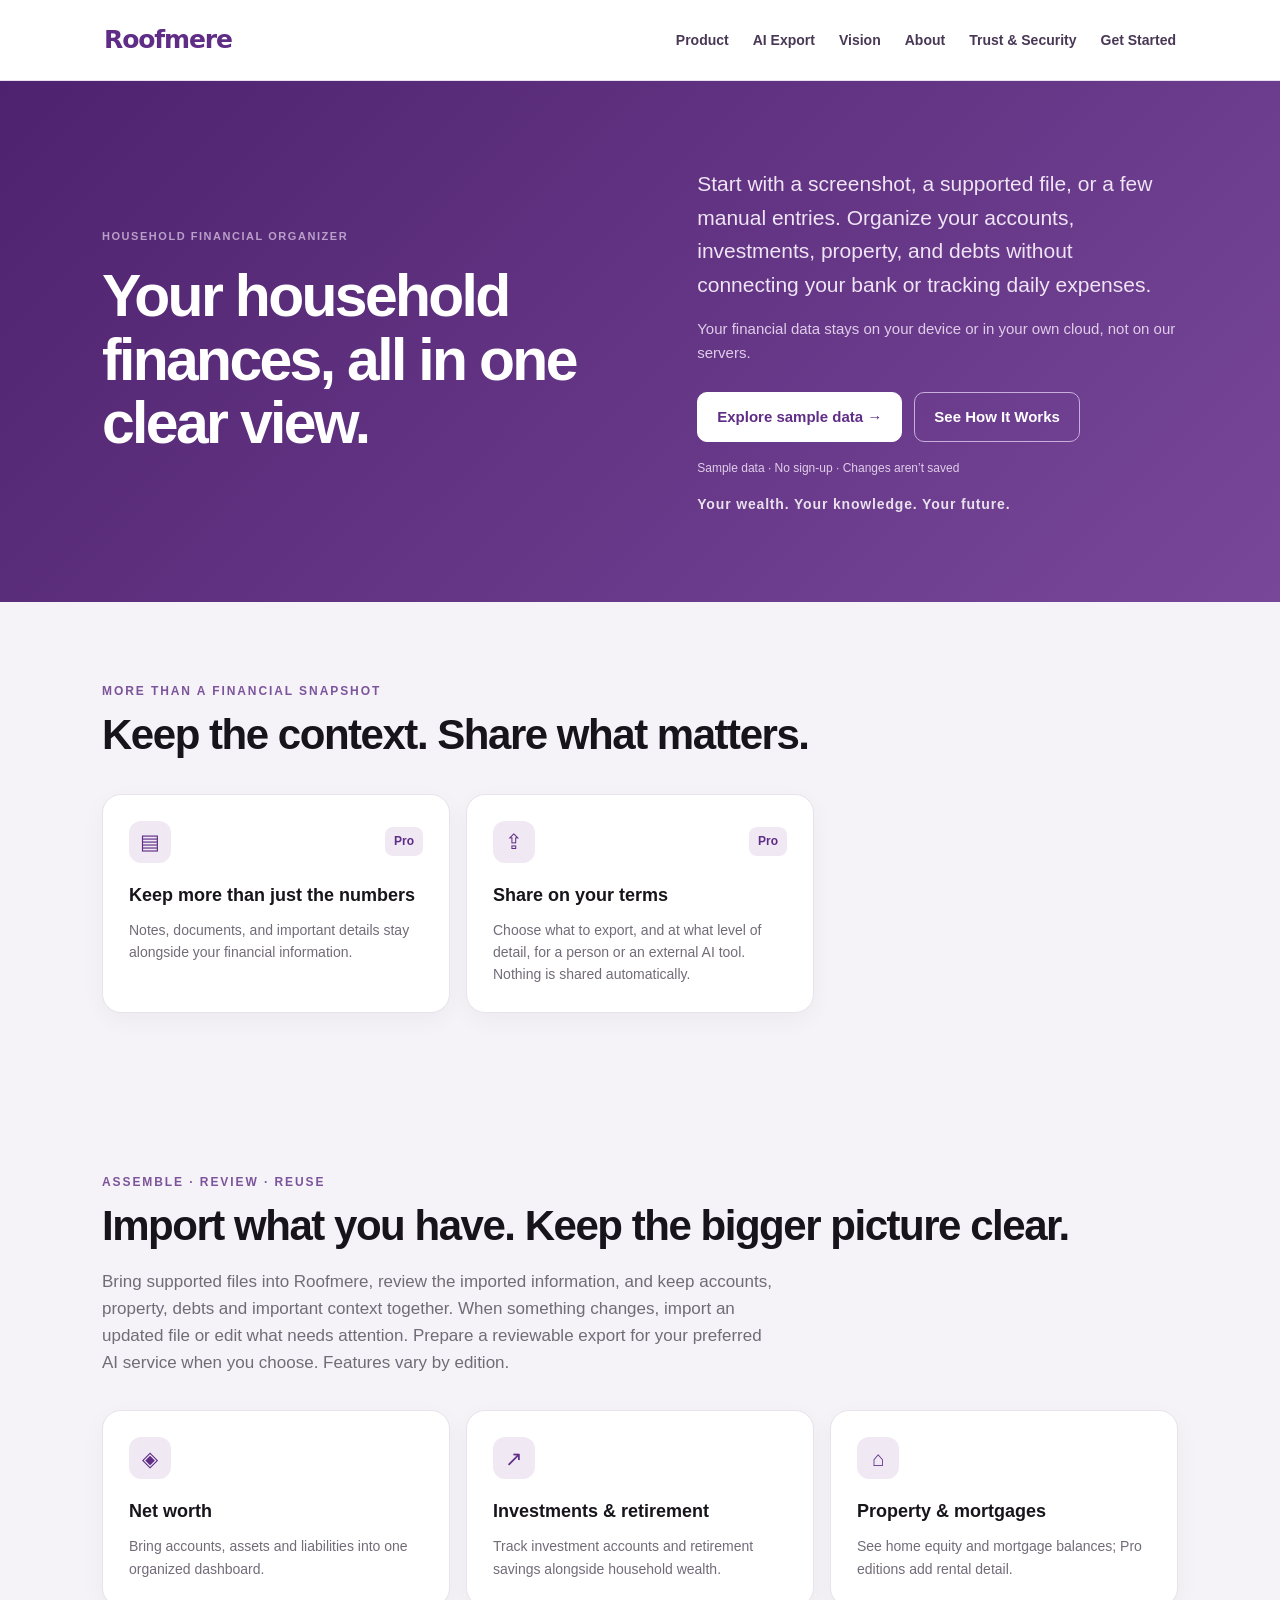
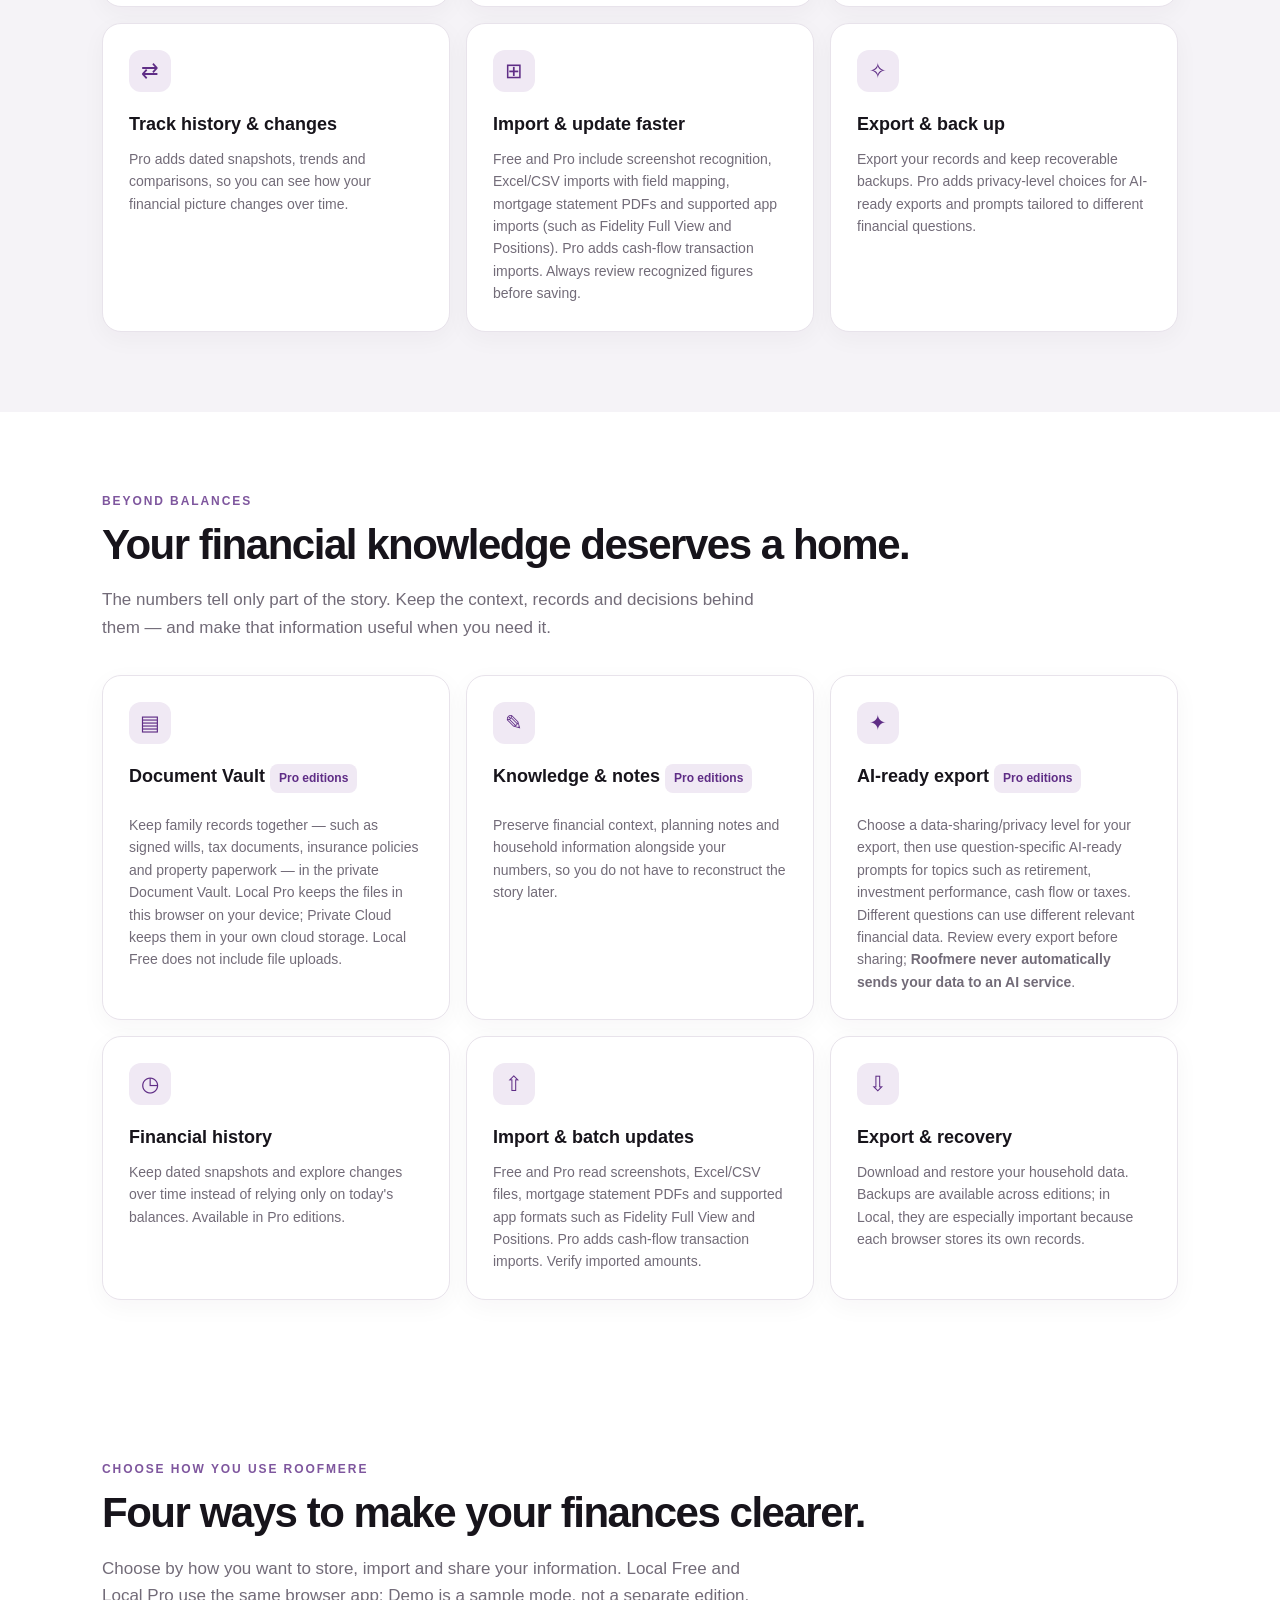
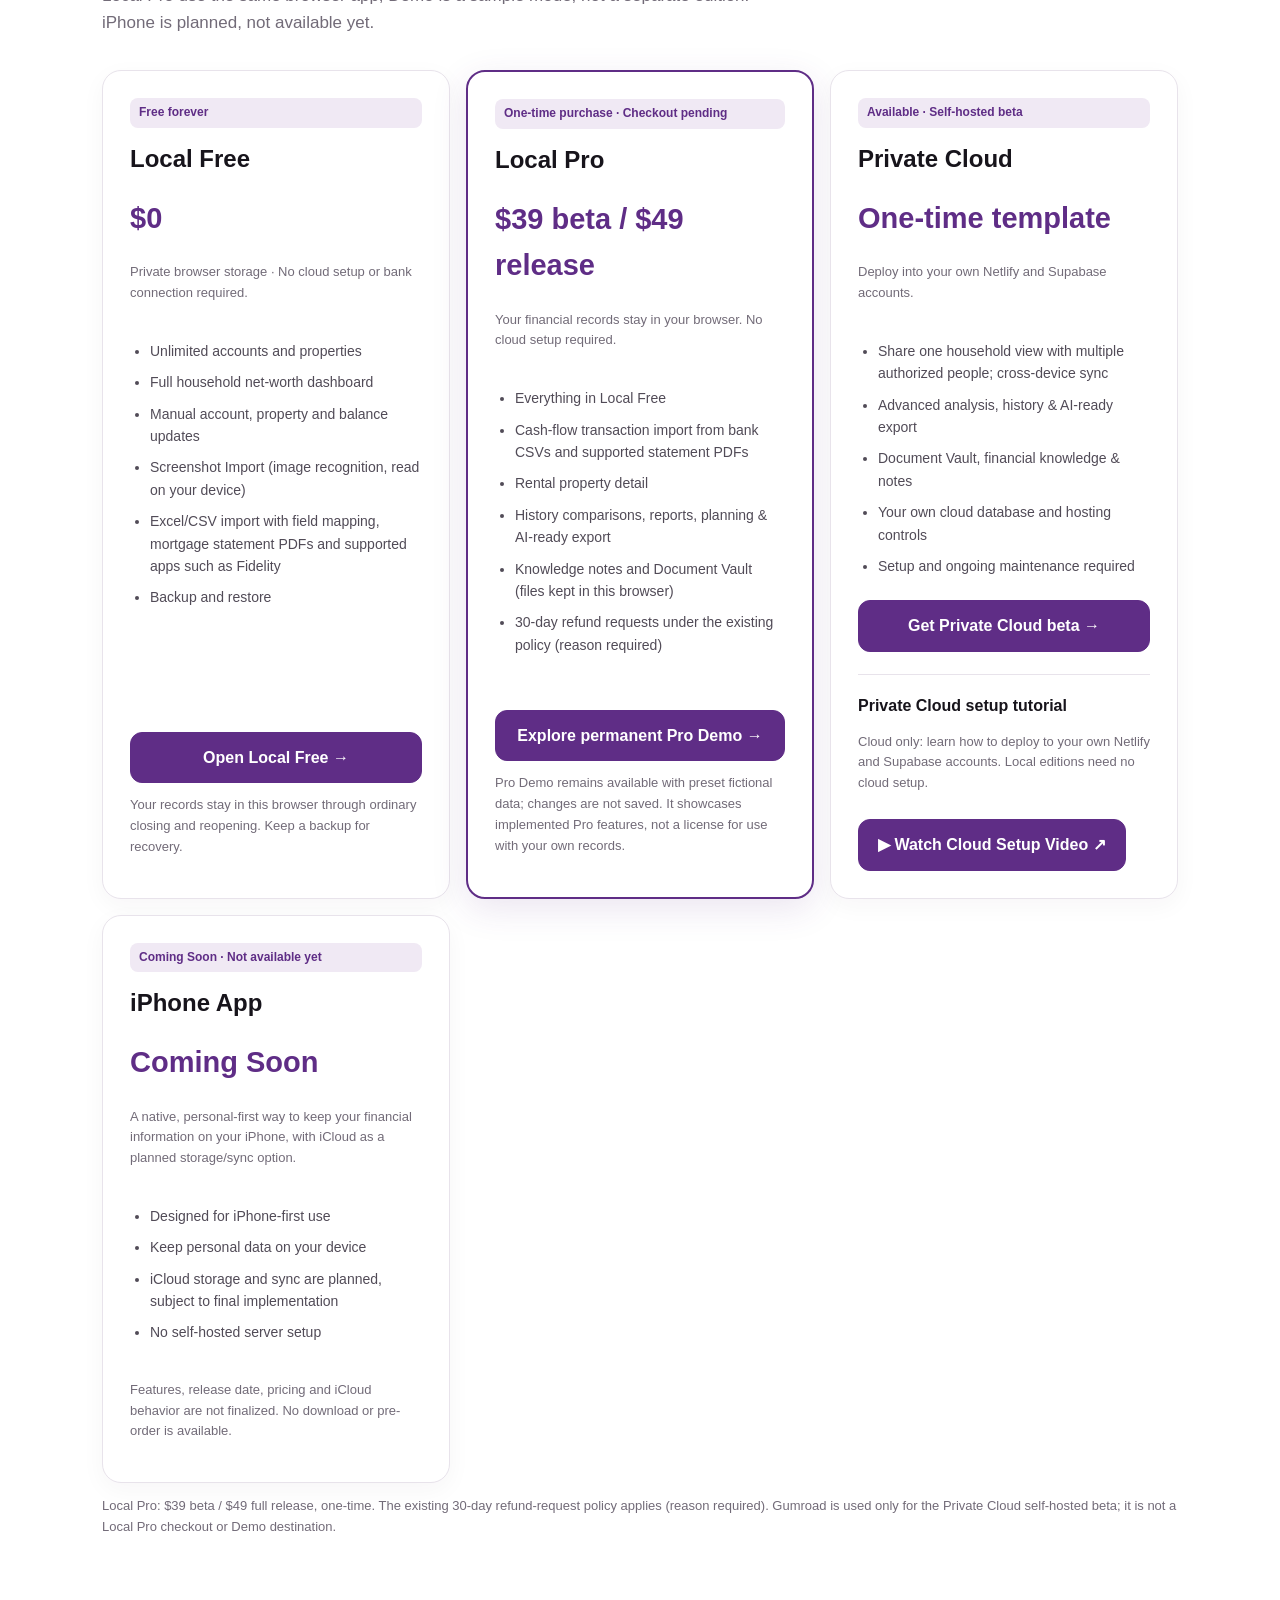
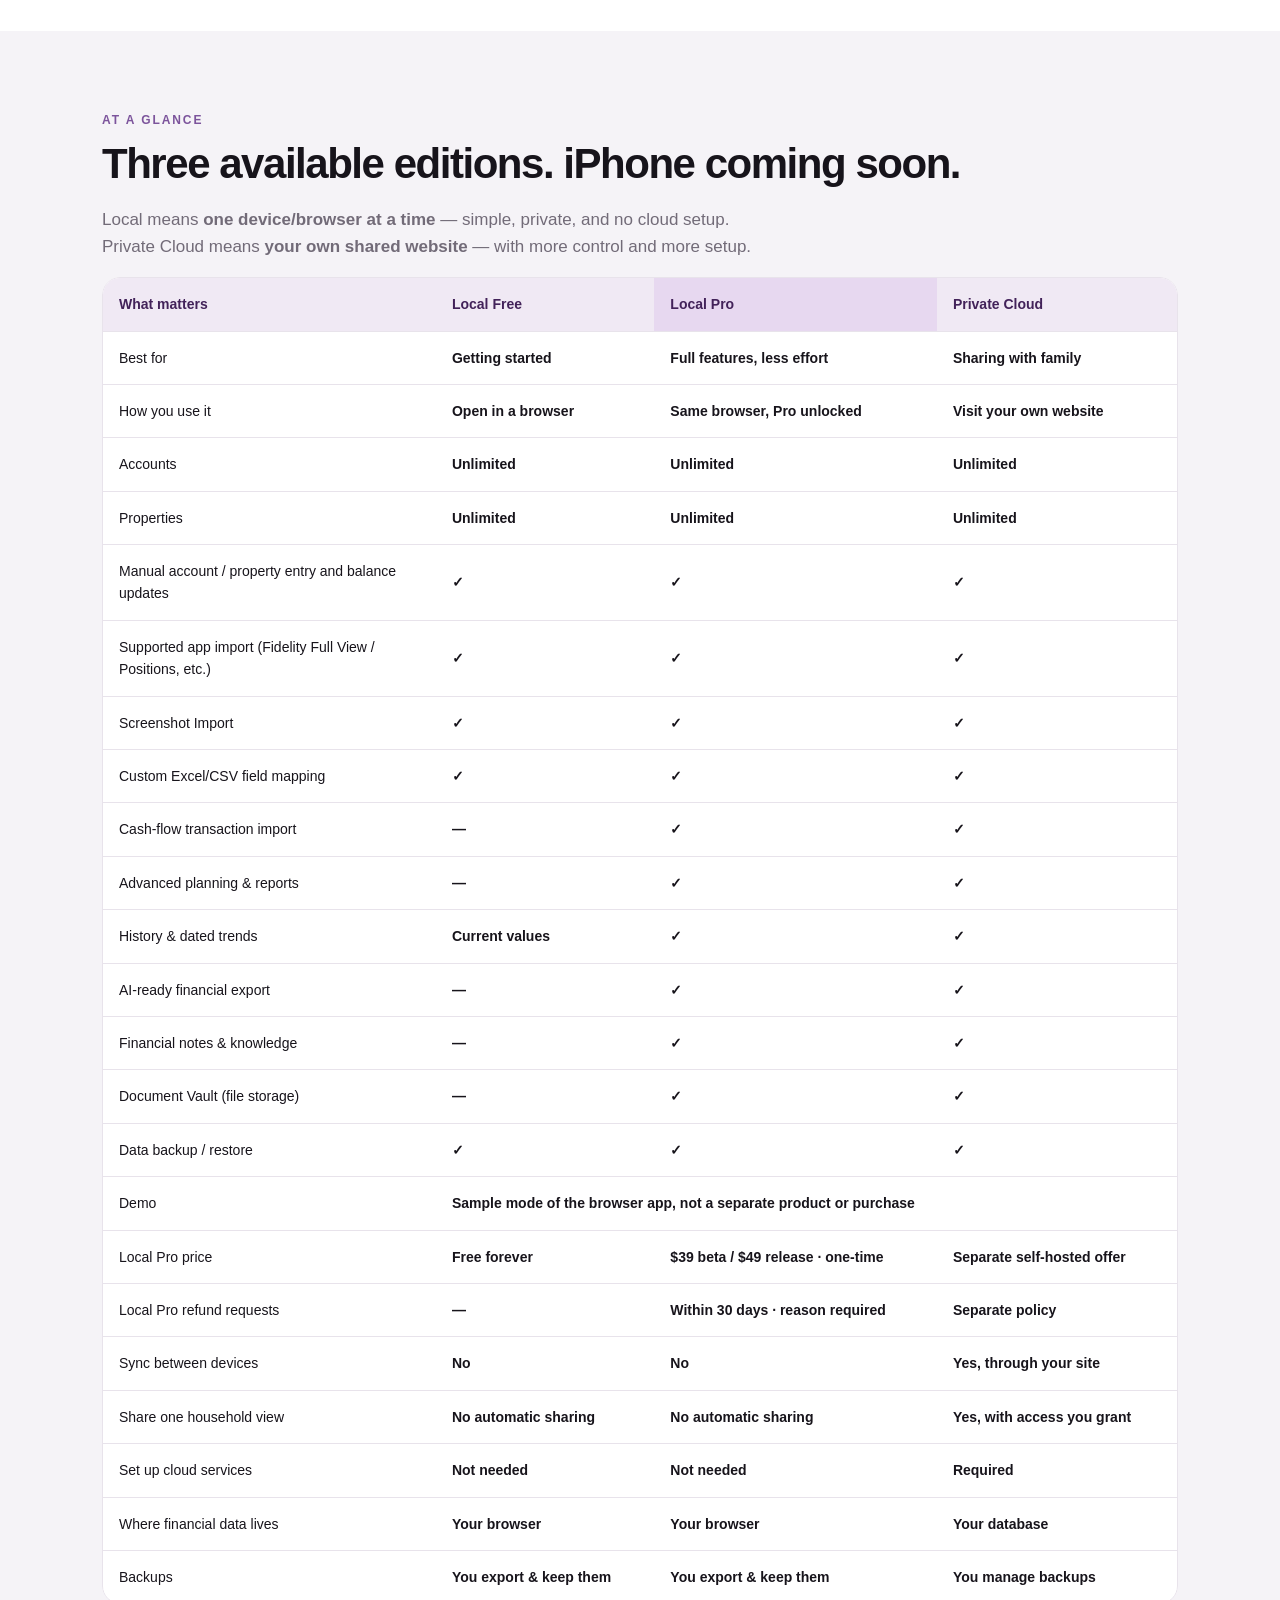
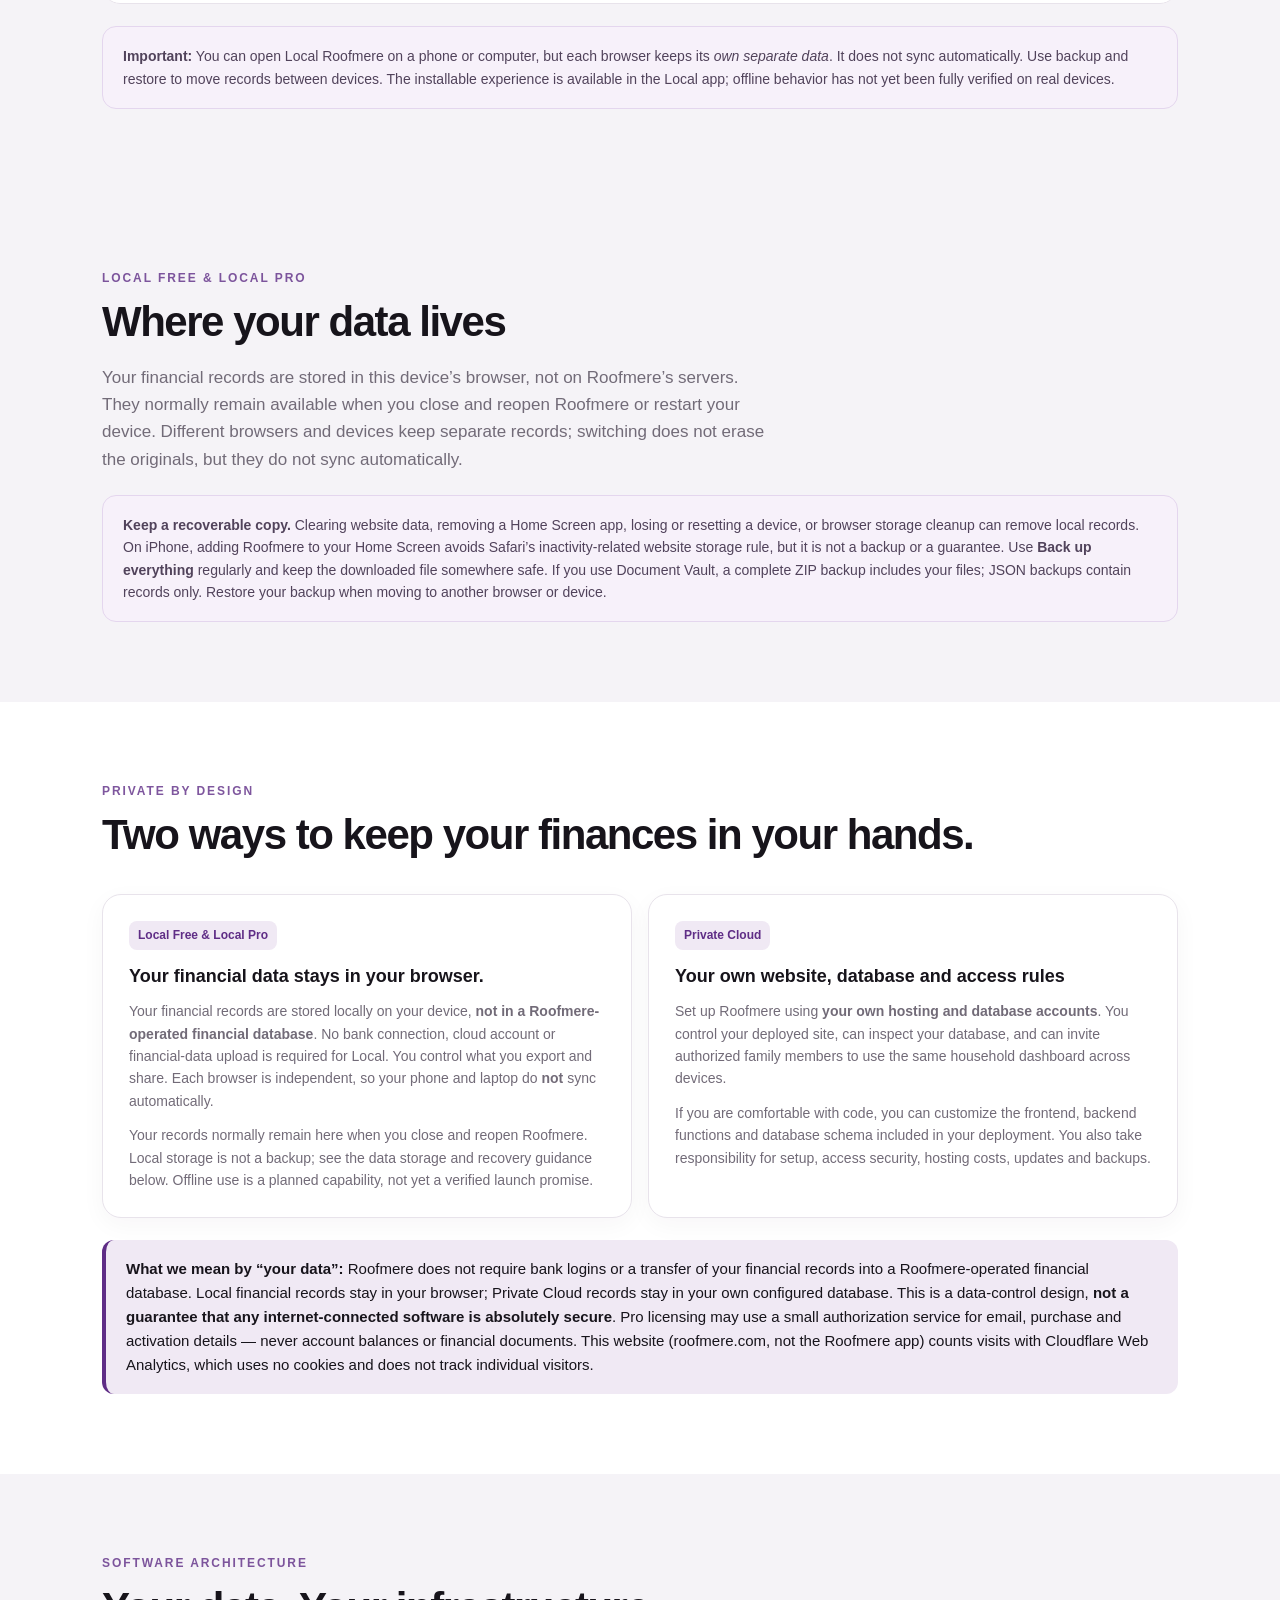
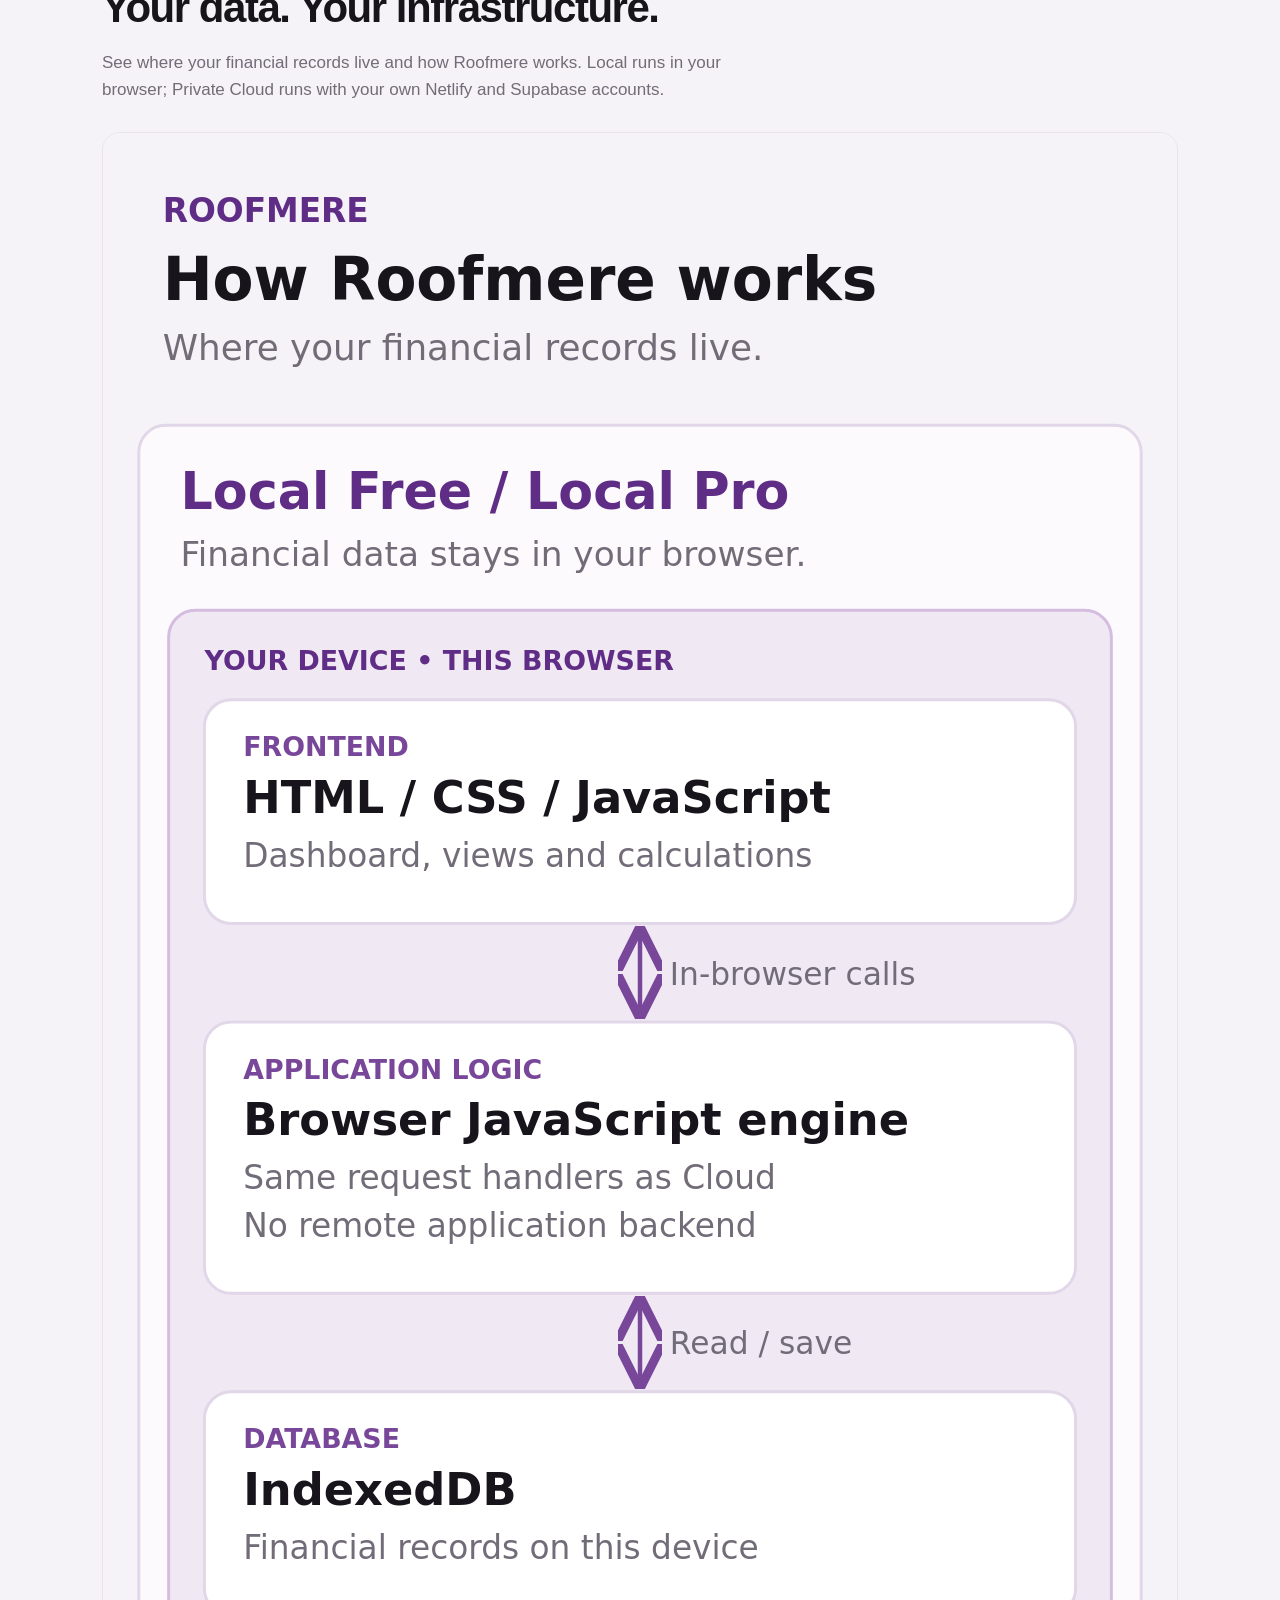
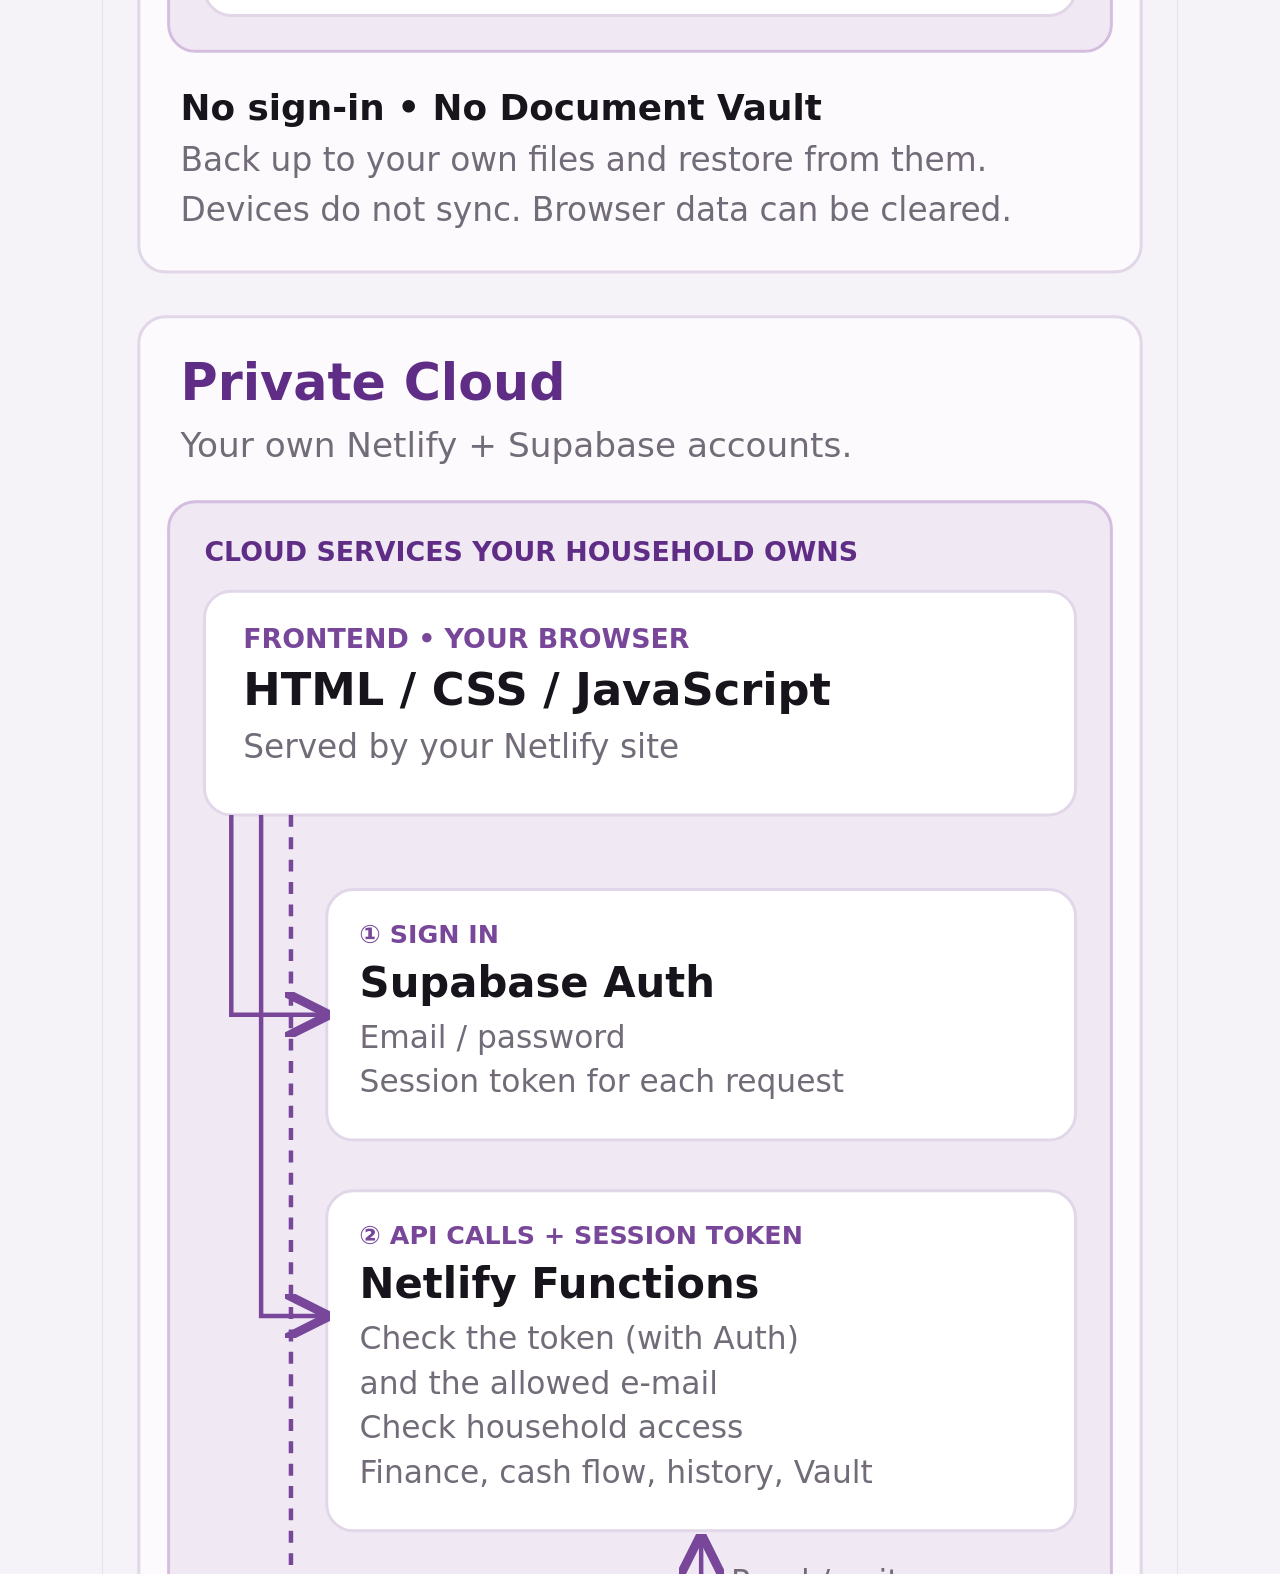
==== commit db6e38a5: "SEO: list every public page in the sitemap, canonical on trust.html, static main nav - sitemap.xml: " ====
--- a/index.html
+++ b/index.html
@@ -29,7 +29,7 @@
 @media(max-width:800px){header nav{display:flex;flex-wrap:wrap;justify-content:space-between;row-gap:8px}.links{display:flex!important;order:3;flex:0 0 100%;width:100%;overflow-x:auto;gap:20px;padding:8px 0 3px;white-space:nowrap;-webkit-overflow-scrolling:touch}.links a{display:inline-block;flex:none;font-size:14px}.navcta{margin-left:auto}}
 @media(max-width:420px){.links{gap:17px}.links a{font-size:13px}}
  .roofmere-slogan{font-size:14px;letter-spacing:.06em;font-weight:650;opacity:.85;margin-top:12px}.hero .eyebrow{opacity:.72} 
-.hero .hero-copy p.hero-trust{margin-top:16px;font-size:15px;line-height:1.55;color:#e0cde9}.hero .hero-copy .roofmere-slogan{margin-top:16px}#beyond-snapshot .snapHead{display:flex;justify-content:space-between;align-items:flex-start}#beyond-snapshot .snapTag{margin:6px 0 0}</style><link rel="stylesheet" href="assets/site-header.css"><link rel="canonical" href="https://roofmere.com/"><meta property="og:type" content="website"><meta property="og:url" content="https://roofmere.com/"><meta property="og:site_name" content="Roofmere"><meta property="og:title" content="Roofmere — Household Financial Organizer"><meta property="og:description" content="Import supported financial files instead of entering every balance by hand. Organize household accounts, investments, property and debts without bank syncing."><meta property="og:image" content="https://roofmere.com/assets/roofmere-share-organizer-v2.svg"><meta property="og:image:alt" content="Roofmere household finance organizer"><meta name="twitter:card" content="summary_large_image"><meta name="twitter:title" content="Roofmere — Household Financial Organizer"><meta name="twitter:description" content="Import supported financial files instead of entering every balance by hand. Organize household accounts, investments, property and debts without bank syncing."><meta name="twitter:image" content="https://roofmere.com/assets/roofmere-share-organizer-v2.svg"><meta name="twitter:image:alt" content="Roofmere household finance organizer"></head><body id="top"><header id="site-header"><nav class="site-nav" aria-label="Main navigation"><a class="site-brand" href="index.html">Roofmere</a><a href="trust.html" style="font-size:14px;font-weight:600;color:inherit;text-decoration:none">Trust &amp; Security</a></nav></header>
+.hero .hero-copy p.hero-trust{margin-top:16px;font-size:15px;line-height:1.55;color:#e0cde9}.hero .hero-copy .roofmere-slogan{margin-top:16px}#beyond-snapshot .snapHead{display:flex;justify-content:space-between;align-items:flex-start}#beyond-snapshot .snapTag{margin:6px 0 0}</style><link rel="stylesheet" href="assets/site-header.css"><link rel="canonical" href="https://roofmere.com/"><meta property="og:type" content="website"><meta property="og:url" content="https://roofmere.com/"><meta property="og:site_name" content="Roofmere"><meta property="og:title" content="Roofmere — Household Financial Organizer"><meta property="og:description" content="Import supported financial files instead of entering every balance by hand. Organize household accounts, investments, property and debts without bank syncing."><meta property="og:image" content="https://roofmere.com/assets/roofmere-share-organizer-v2.svg"><meta property="og:image:alt" content="Roofmere household finance organizer"><meta name="twitter:card" content="summary_large_image"><meta name="twitter:title" content="Roofmere — Household Financial Organizer"><meta name="twitter:description" content="Import supported financial files instead of entering every balance by hand. Organize household accounts, investments, property and debts without bank syncing."><meta name="twitter:image" content="https://roofmere.com/assets/roofmere-share-organizer-v2.svg"><meta name="twitter:image:alt" content="Roofmere household finance organizer"></head><body id="top"><header id="site-header"><nav class="site-nav" aria-label="Main navigation"><a class="site-brand" href="index.html">Roofmere</a><div class="site-links"><a href="product.html">Product</a><a href="ai-export.html">AI Export</a><a href="vision.html">Vision</a><a href="about.html">About</a><a href="trust.html">Trust &amp; Security</a><a href="get-started.html">Get Started</a></div></nav></header>
 <main>
 <div class="hero"><div class="wrap hero-left"><div class="hero-heading"><div class="eyebrow">Household Financial Organizer</div><h1>Your household finances, all in one clear view.</h1></div><div class="hero-copy"><p>Start with a screenshot, a supported file, or a few manual entries. Organize your accounts, investments, property, and debts without connecting your bank or tracking daily expenses.</p><p class="hero-trust">Your financial data stays on your device or in your own cloud, not on our servers.</p><div class="actions"><a class="btn white" href="https://roofmere.netlify.app/?sample" target="_blank" rel="noopener noreferrer">Explore sample data <span aria-hidden="true">→</span></a><a class="btn ghost" href="product.html">See How It Works</a></div><small>Sample data · No sign-up · Changes aren’t saved</small><div class="roofmere-slogan">Your wealth. Your knowledge. Your future.</div></div></div></div><section id="beyond-snapshot"><div class="wrap"><div class="eyebrow" style="color:var(--purple)">More than a financial snapshot</div><h2>Keep the context. Share what matters.</h2><div class="grid"><article class="card"><div class="snapHead"><span class="icon">▤</span><span class="tag snapTag">Pro</span></div><h3>Keep more than just the numbers</h3><p>Notes, documents, and important details stay alongside your financial information.</p></article><article class="card"><div class="snapHead"><span class="icon">⇪</span><span class="tag snapTag">Pro</span></div><h3>Share on your terms</h3><p>Choose what to export, and at what level of detail, for a person or an external AI tool. Nothing is shared automatically.</p></article></div></div></section>
 <section id="features"><div class="wrap"><div class="eyebrow" style="color:var(--purple)">Assemble · Review · Reuse</div><h2>Import what you have. Keep the bigger picture clear.</h2><p class="intro">Bring supported files into Roofmere, review the imported information, and keep accounts, property, debts and important context together. When something changes, import an updated file or edit what needs attention. Prepare a reviewable export for your preferred AI service when you choose. Features vary by edition.</p><div class="grid">
@@ -62,4 +62,4 @@
 <section id="architecture"><div class="wrap"><div class="eyebrow" style="color:var(--purple)">Software architecture</div><h2>Your data. Your infrastructure.</h2><p class="intro">See where your financial records live and how Roofmere works. Local runs in your browser; Private Cloud runs with your own Netlify and Supabase accounts.</p><figure class="architecture-figure"><div class="architecture-scroll" role="group" aria-label="Roofmere architecture diagram"><picture><source media="(max-width: 700px)" srcset="assets/roofmere-architecture-mobile.svg" width="720" height="3040"><img src="assets/roofmere-architecture.svg" width="1440" height="1190" loading="lazy" alt="Local Free and Local Pro: HTML, CSS and JavaScript run in the browser and save financial records in IndexedDB, with no sign-in; Local Pro also keeps Document Vault files there. Private Cloud: the browser signs in through Supabase Auth and calls Netlify Functions, which check household access and read or write PostgreSQL. Authorized document uploads and downloads go directly between the browser and private Supabase Storage, using short-lived links issued by the Functions. Program libraries load from jsDelivr; no financial data is sent to them. Local Pro licensing is pending; Pro Demo uses fictional sample data."></picture></div><figcaption><a href="assets/roofmere-architecture.svg" target="_blank" rel="noopener">Open the full diagram ↗</a></figcaption></figure><div class="architecture-summary"><p><strong>Local Free / Local Pro:</strong> financial records stay in the current browser’s IndexedDB. Keep manual backups; browsers and devices do not sync automatically. Local Pro keeps Document Vault files in the same browser storage.</p><p><strong>Private Cloud:</strong> your Netlify Functions handle authorized requests, while your Supabase project stores financial records and private documents. Authorized family members access the same household data across devices.</p></div><p class="compare-note">Local Pro licensing and offline use remain subject to verification. Pro Demo stays available with fictional sample data. AI-ready Export prepares data and prompts that you choose to share with an external AI.</p></div></section>
 <section id="setup" class="whitebg"><div class="wrap"><div class="eyebrow" style="color:var(--purple)">How it works</div><h2>Choose the setup that fits you.</h2><div class="steps"><div class="step"><h3>Local: open and explore</h3><p>Local Free supports unlimited accounts and properties in one browser without creating Supabase or Netlify accounts.</p></div><div class="step"><h3>Local: unlock when ready</h3><p>Once available, activate a one-time Local Pro license on the same site without moving your records. Try implemented Pro features first in the permanent fictional-data demo.</p></div><div class="step"><h3>Cloud: deploy your own</h3><p>Buy the self-hosted template and follow the setup guide to configure your own Netlify and Supabase projects.</p></div></div><div class="notice">Private Cloud requires your own hosting accounts and may incur third-party hosting fees. Local records stay on your device; see the storage and recovery guidance above.</div></div></section>
 <section id="faq"><div class="wrap faq"><h2>Questions, answered.</h2><details><summary>Are Local Free and Local Pro separate websites?</summary><p>No. Local Free and Local Pro use the same browser-local records. A paid Pro license unlocks additional features without transferring your records; the permanent Pro Demo uses separate fictional data.</p></details><details><summary>Can I try Pro before buying?</summary><p>Yes. Pro Demo is permanently available with preset fictional data to explore implemented Pro features. Local Pro is a one-time purchase ($39 beta / $49 full release); refund requests are accepted within 30 days under the existing policy (reason required).</p></details><details><summary>How many browsers can I use Local Pro in?</summary><p>One licence works in up to 3 browsers at the same time, and can be activated in up to 5 different browsers in each licence year (a year from your first activation). Another browser, another browser profile, or a browser whose website data was cleared counts as a different browser. Deactivating frees one of the 3 places but does not give back a browser already counted that year; activating the same browser again does not count again. Replaced or lost a device and reached a limit? Contact support and we will review it. Pro needs an online licence check at least every 30 days; your records are never deleted by a licence limit. See the <a href="terms.html">terms</a>.</p></details><details><summary>Does Local sync across devices?</summary><p>No. Each browser has its own data. Use backups to move data between devices. Private Cloud is intended for shared household access and syncing.</p></details><details><summary>Does Roofmere send my financial data to AI?</summary><p>No automatic AI upload is required. AI-ready export prepares information that you choose whether, where and how to share with an AI assistant. Review exported content before sharing sensitive information.</p></details><details><summary>Which edition includes Document Vault?</summary><p>Local Pro keeps Vault files in this browser on your device; Private Cloud keeps them in your own configured cloud. Local Free does not include file uploads. Backups include your Vault files as a separate ZIP.</p></details><details><summary>Does Roofmere connect to my bank?</summary><p>No bank connection is required. You enter and review financial information yourself.</p></details><details><summary>Is it a subscription?</summary><p>The planned paid editions use one-time purchases. The existing self-hosted beta has its own current checkout terms; third-party hosting may have separate charges.</p></details><details><summary>Is the current Gumroad download the new Local Pro?</summary><p>No. The current Gumroad product is the existing self-hosted beta. Local Pro checkout and licensing are not yet confirmed live; the permanent Pro Demo is separate from the current self-hosted beta.</p></details><details><summary>Does Roofmere provide financial or legal advice?</summary><p>No. Roofmere is an organization and planning tool, not personalized financial or legal advice.</p></details></div></section>
-<section aria-label="Free personal finance guides" style="background:#fff;padding:36px 20px;text-align:center"><h2>Free personal finance guides</h2><p>Learn to track household net worth without connecting your bank accounts.</p><p><a href="guides/">Read the Roofmere Guides →</a></p></section></main><footer><nav aria-label="Explore Roofmere" style="margin:16px auto;text-align:center;line-height:2"><a href="/">Home</a> · <a href="/product.html">Product</a> · <a href="/get-started.html">Get started</a> · <a href="/ai-export.html">AI Export</a> · <a href="/guides/">Guides</a></nav>© 2026 Roofmere · Built for clarity, privacy, and ownership. <a href="trust.html">Trust &amp; Security</a> · <a href="privacy.html">Privacy</a> · <a href="terms.html">Terms</a> · <a href="contact.html">Contact</a> · <a href="#top">Back to top ↑</a></footer><!-- Cloudflare Web Analytics --><script type='module' src='https://static.cloudflareinsights.com/beacon.min.js' data-cf-beacon='{"token": "08fdf033628f48eb85ee968623ce784d"}'></script><!-- End Cloudflare Web Analytics --><script src="assets/site-header.js?v=trust-nav-20261030" defer></script></body></html>+<section aria-label="Free personal finance guides" style="background:#fff;padding:36px 20px;text-align:center"><h2>Free personal finance guides</h2><p>Learn to track household net worth without connecting your bank accounts.</p><p><a href="guides/">Read the Roofmere Guides →</a></p></section></main><footer>© 2026 Roofmere · Built for clarity, privacy, and ownership. <a href="trust.html">Trust &amp; Security</a> · <a href="privacy.html">Privacy</a> · <a href="terms.html">Terms</a> · <a href="contact.html">Contact</a> · <a href="#top">Back to top ↑</a></footer><!-- Cloudflare Web Analytics --><script type='module' src='https://static.cloudflareinsights.com/beacon.min.js' data-cf-beacon='{"token": "08fdf033628f48eb85ee968623ce784d"}'></script><!-- End Cloudflare Web Analytics --><script src="assets/site-header.js?v=trust-nav-20261030" defer></script></body></html>
